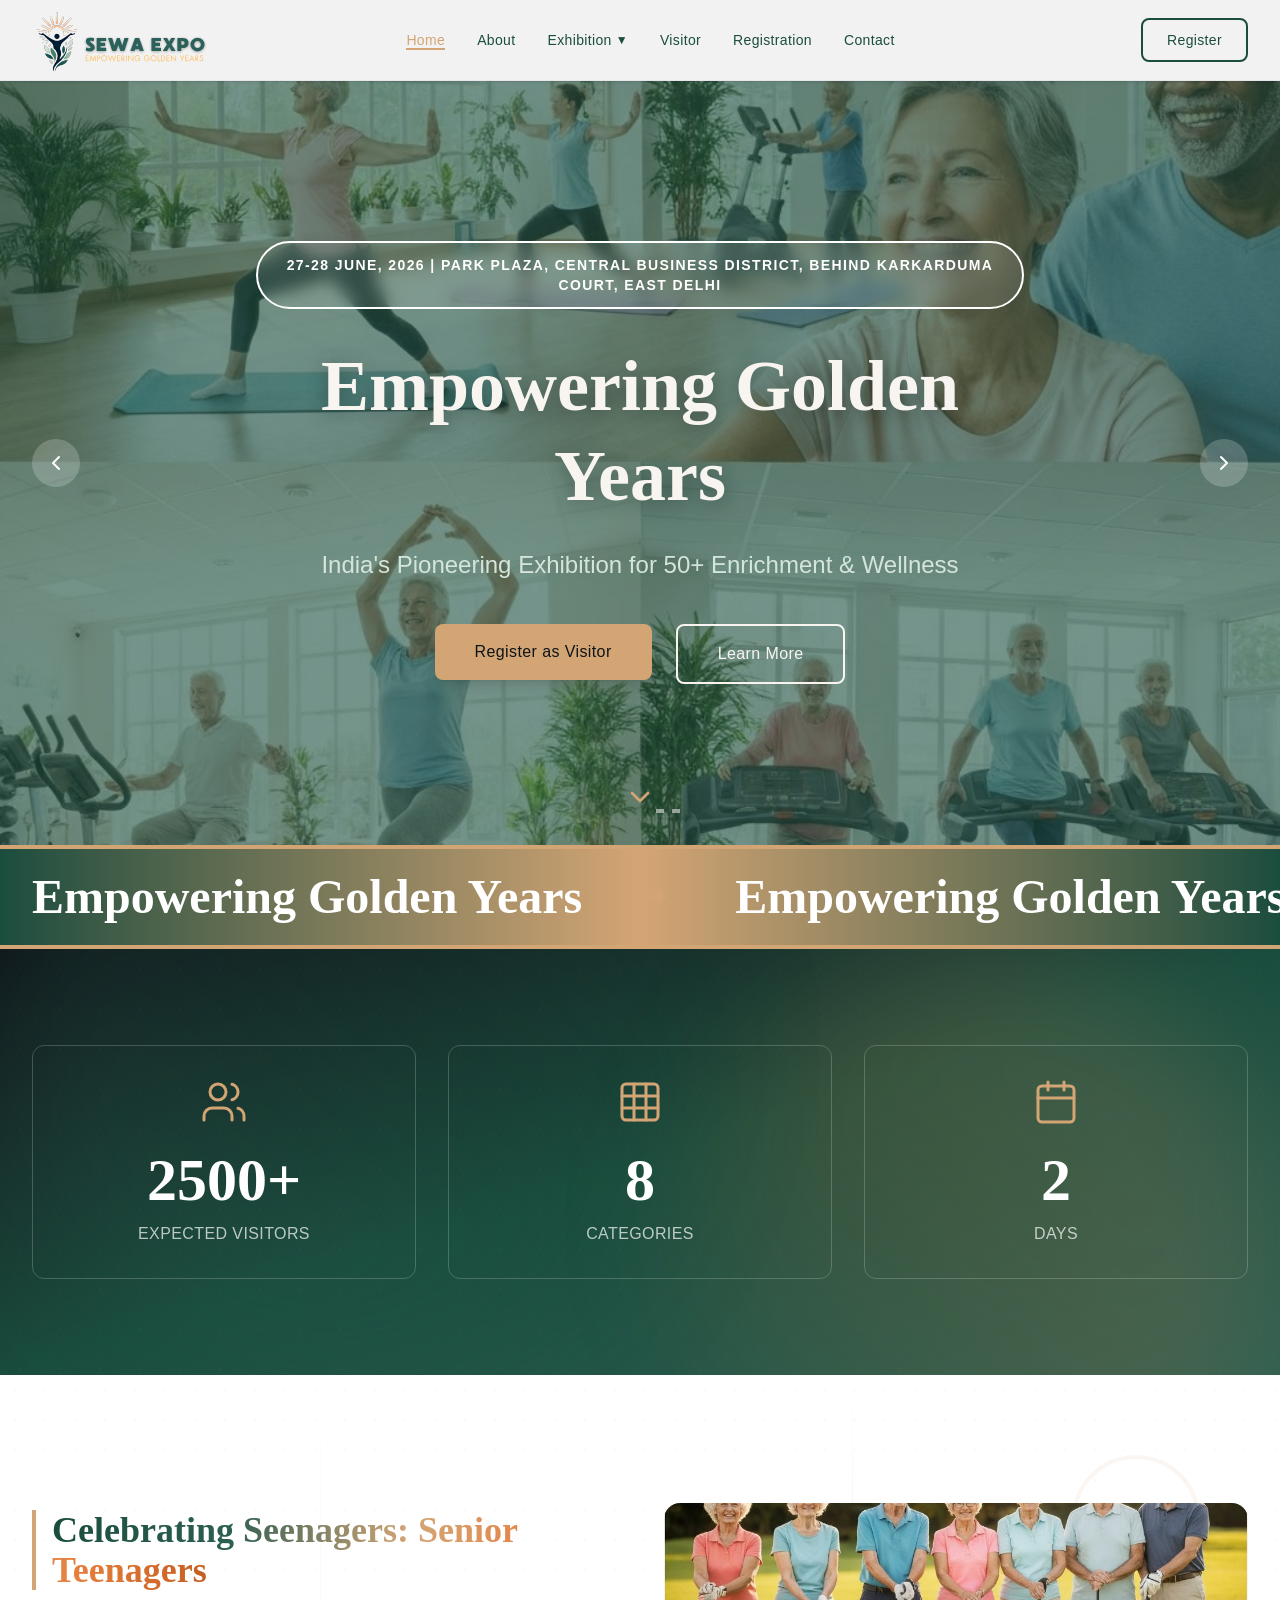
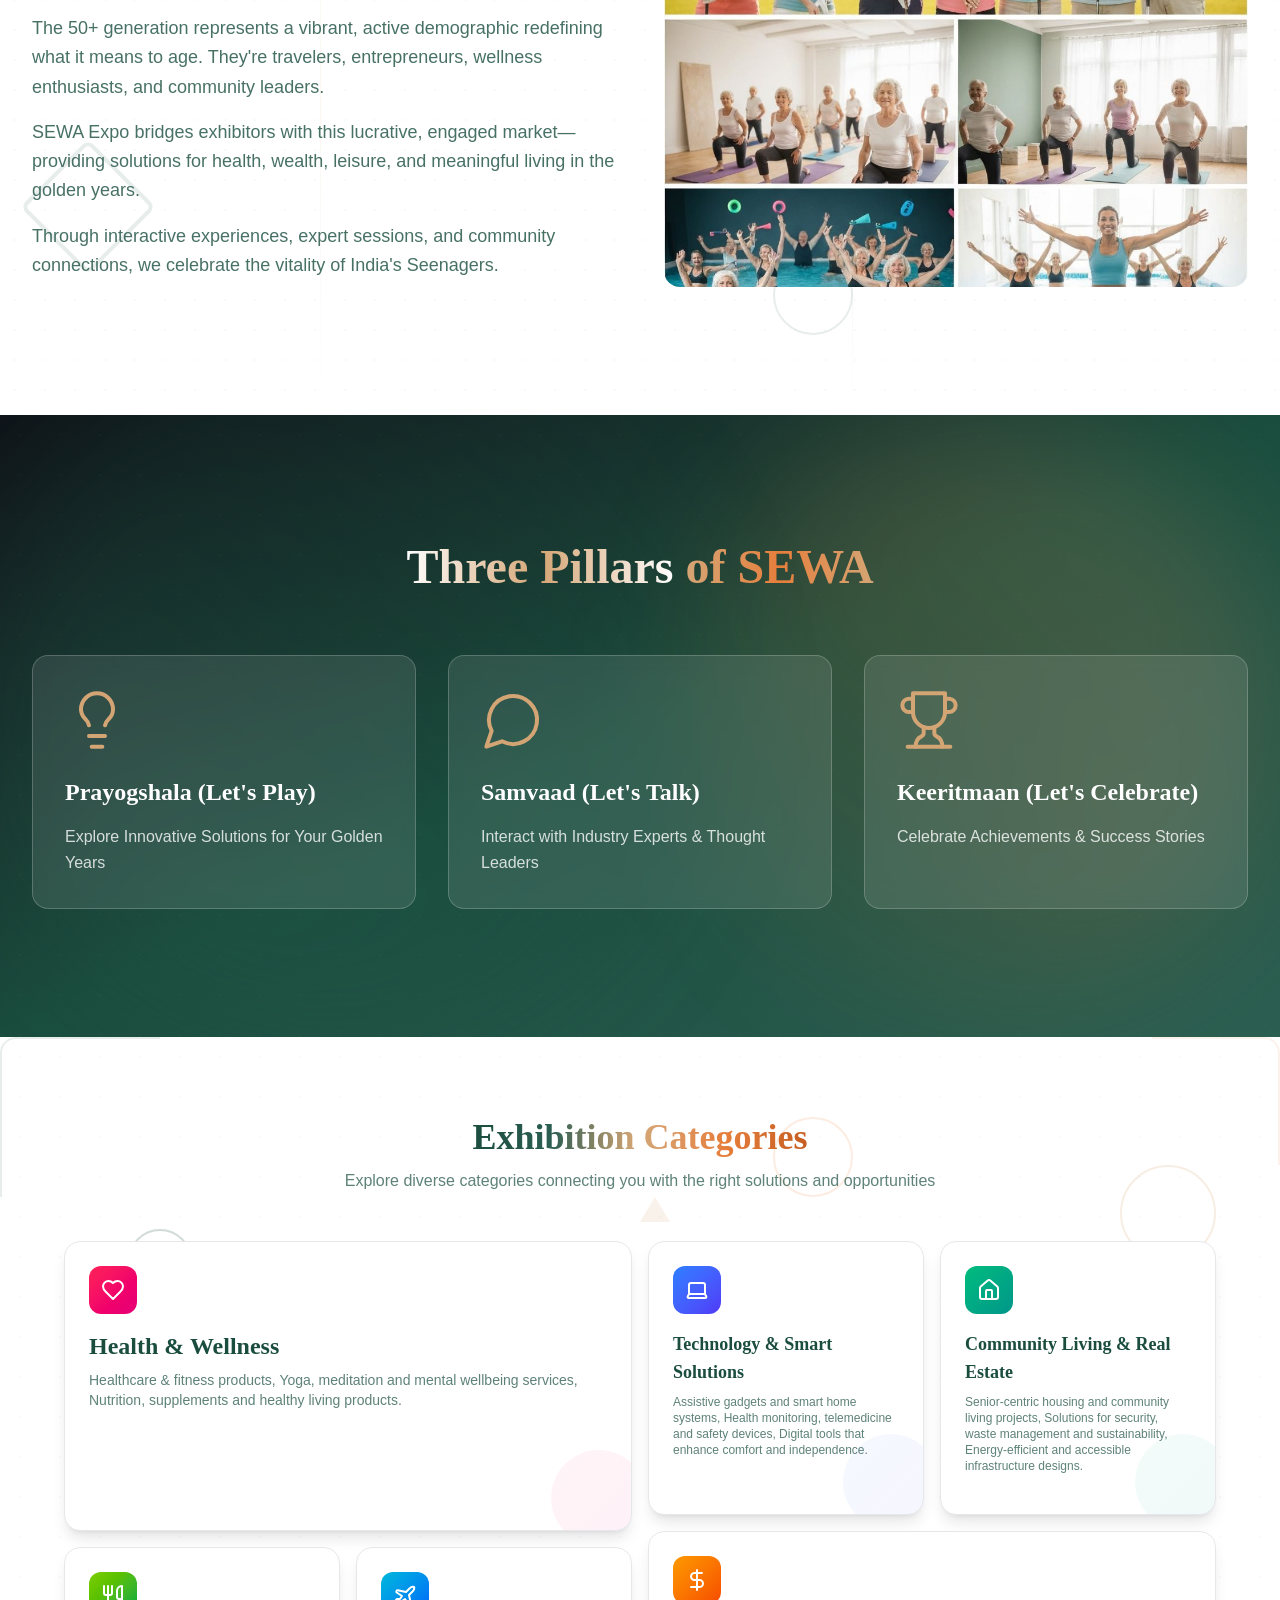
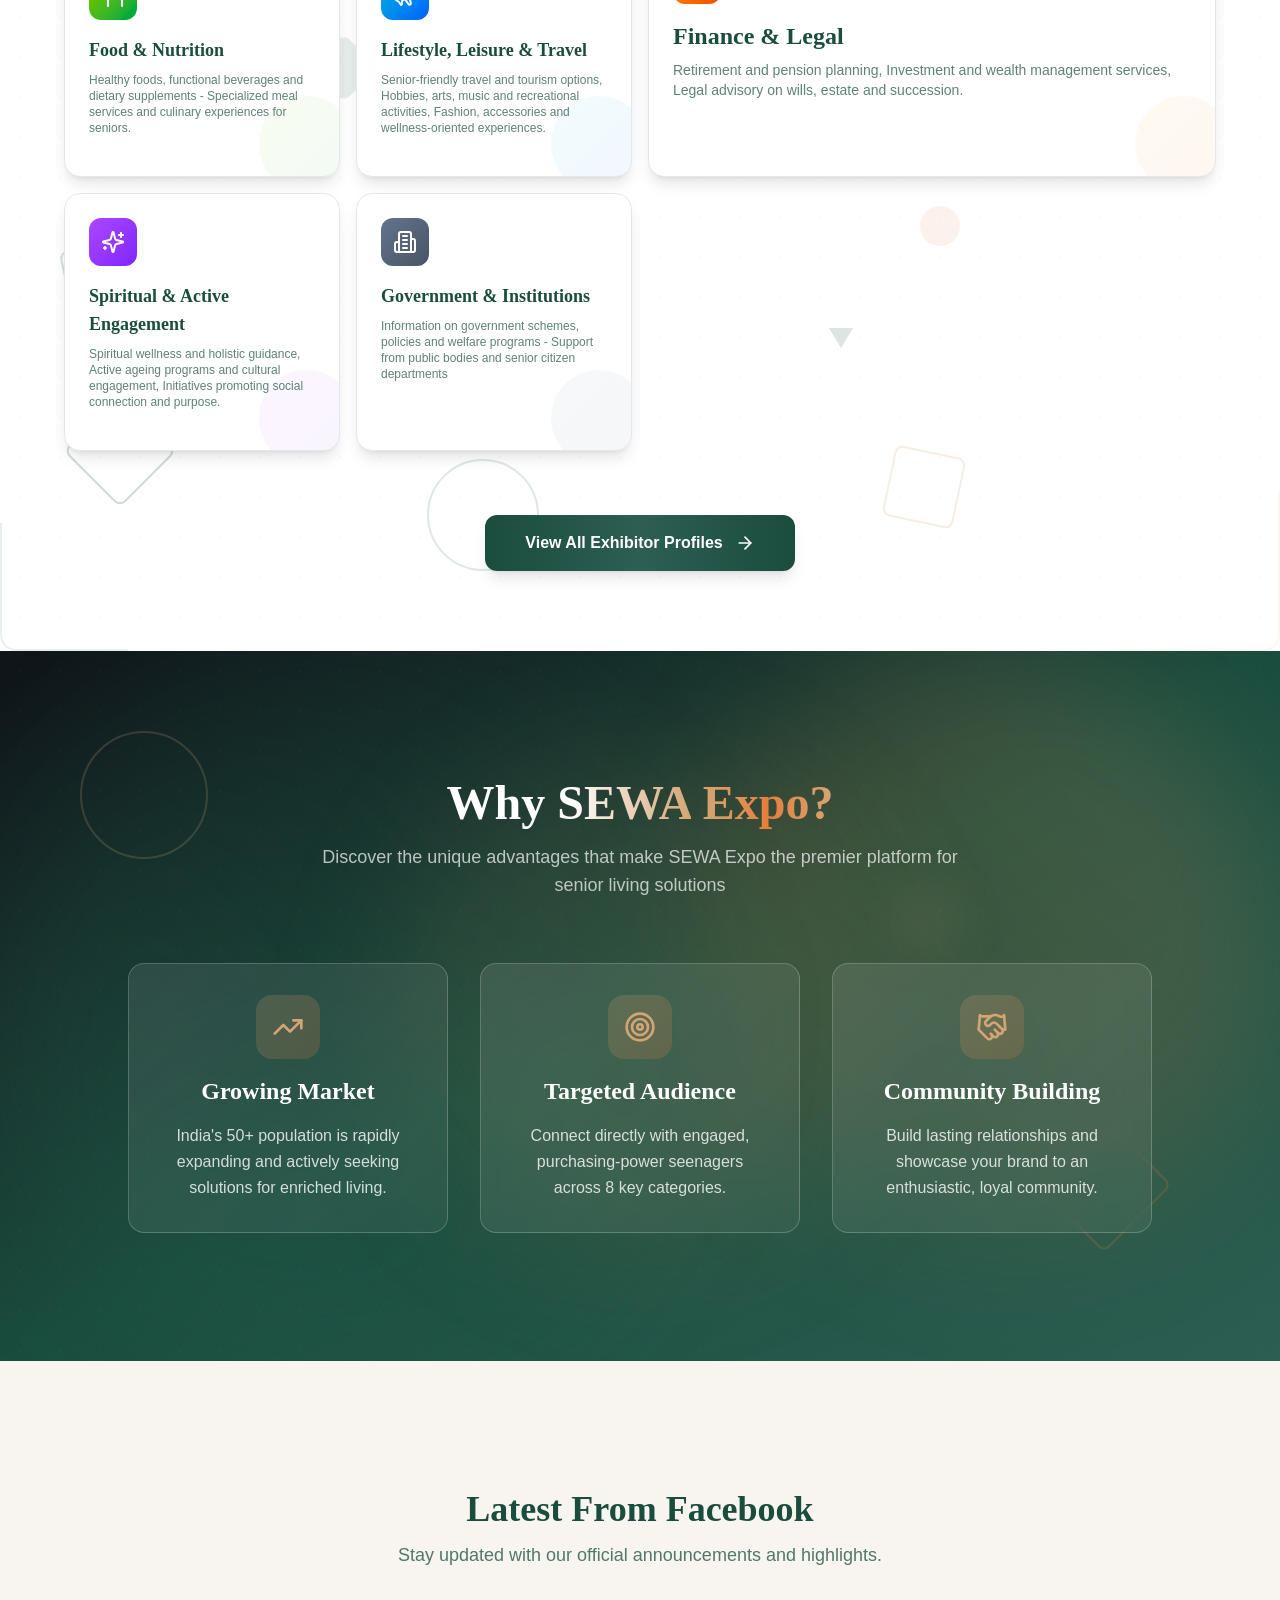
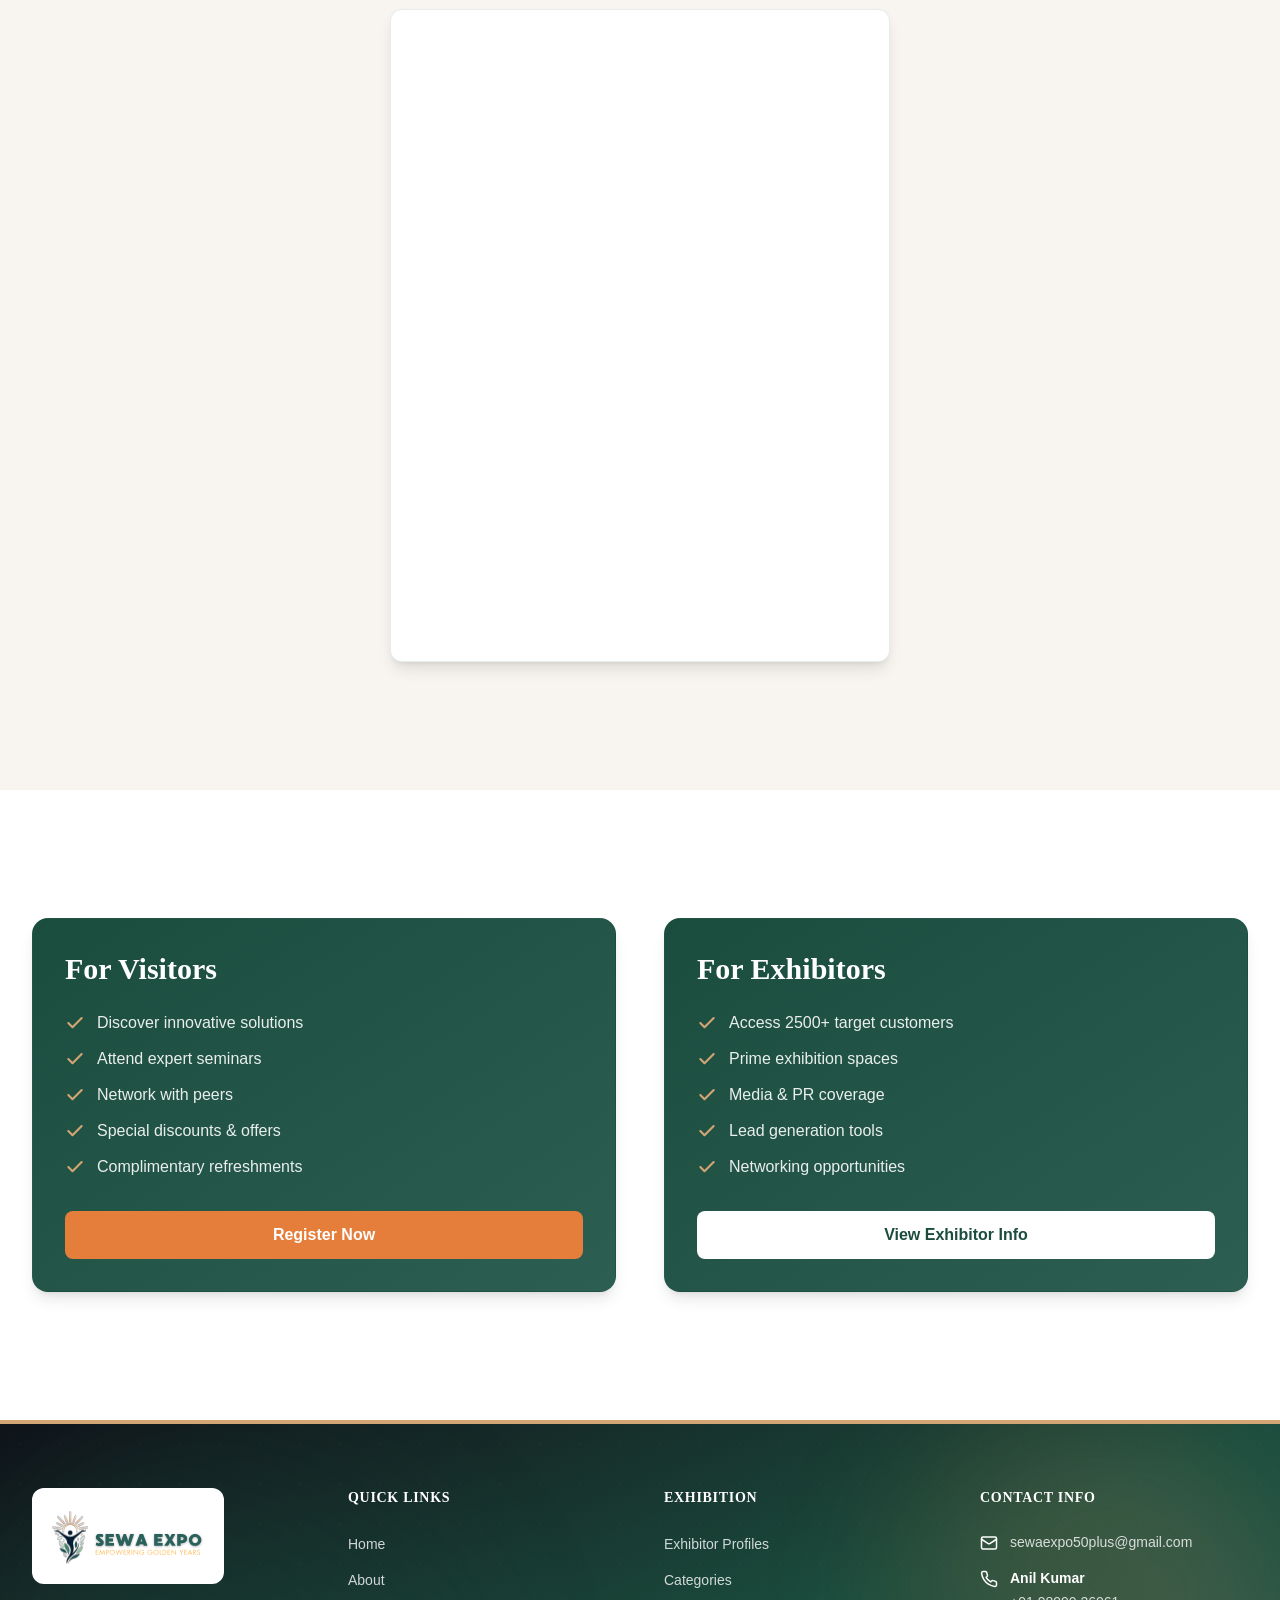
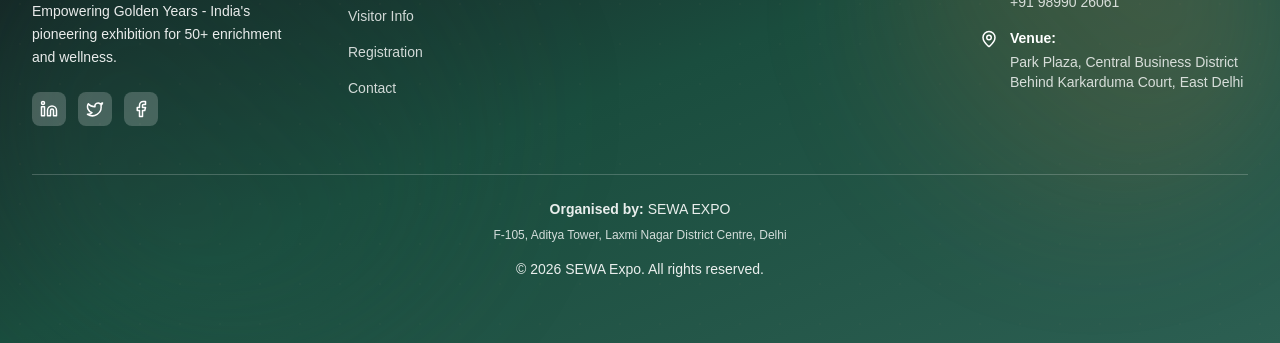
==== index.html @ d4284155 "Fix mobile hamburger menu and collapsible Exhibition dropdown" ====
<!DOCTYPE html>
<html lang="en">

<head>
    <meta charSet="utf-8" />
    <meta name="viewport" content="width=device-width, initial-scale=1" />
    <link rel="preload" as="image" href="sewa-logo.svg" />
    <link rel="preload" as="image" href="active-seniors-in-wellness-setting.jpg" />
    <link rel="preload" href="senior-adults-active-lifestyle.jpg" as="image" />
    <link rel="stylesheet" href="_next/static/chunks/6bd901fb0cea67fe.css" data-precedence="next" />
    <link rel="preload" as="script" fetchPriority="low" href="_next/static/chunks/1eadd8d9ec26edf9.js" />
    <script src="_next/static/chunks/a8a3b8d5bae83c3e.js" defer=""></script>
    <script src="_next/static/chunks/911a6bc735af97f3.js" async=""></script>
    <script src="_next/static/chunks/turbopack-348ac5a662b51256.js" async=""></script>
    <script src="_next/static/chunks/3f626e3531cd0d9e.js" async=""></script>
    <script src="_next/static/chunks/aa2a7793dfecc554.js" async=""></script>
    <script src="_next/static/chunks/16ad6046bfc0f010.js" async=""></script>
    <script src="_next/static/chunks/91b4f0f28f9e2af5.js" async=""></script>
    <title>SEWA Expo 2026 - 50+ Wellness Exhibition</title>
    <meta name="description"
        content="India&#x27;s Pioneering Exhibition for 50+ Enrichment &amp; Wellness. Empowering Golden Years." />
    <meta name="generator" content="Dhiren Soni | Web Developer" />
    <link rel="shortcut icon" href="sewa-logo.svg" />
    <link rel="icon" href="sewa-logo.svg" />
    <link rel="apple-touch-icon" href="sewa-logo.svg" />
    <script src="_next/static/chunks/a6dad97d9634a72d.js" noModule=""></script>
</head>

<body style="--font-sans:&#x27;Poppins&#x27;, Arial, sans-serif;--font-serif:&#x27;Merriweather&#x27;, Georgia, serif"
    class="antialiased bg-slate-950 text-slate-100">
    <div hidden=""><!--$--><!--/$--></div>
    <main>
        <header class="fixed top-0 left-0 right-0 z-50">
            <nav class="bg-white/95 backdrop-blur-md border-b border-gray-200 shadow-sm">
                <div class="max-w-7xl mx-auto px-4 md:px-8 py-4 flex items-center justify-between"><a
                        class="flex items-center group" href="index.html">
                        <div class="relative w-32 h-12 overflow-visible"><img alt="SEWA Expo Logo" decoding="async"
                                data-nimg="fill" class="object-contain object-left scale-150 origin-left"
                                style="position:absolute;height:100%;width:100%;left:0;top:0;right:0;bottom:0;color:transparent"
                                src="sewa-logo.svg" /></div>
                    </a>
                    <div class="hidden md:flex items-center gap-8"><a
                            class="text-sm font-sans tracking-wide transition-colors duration-300 relative group font-medium text-[#D4A574]"
                            href="index.html">Home<span
                                class="absolute bottom-0 left-0 h-0.5 bg-[#D4A574] transition-all duration-300 w-full"></span></a><a
                            class="text-sm font-sans tracking-wide transition-colors duration-300 relative group font-medium text-[#1A4D3E] hover:text-[#D4A574]"
                            href="about/index.html">About<span
                                class="absolute bottom-0 left-0 h-0.5 bg-[#D4A574] transition-all duration-300 w-0 group-hover:w-full"></span></a>
                        <div class="relative group"><button
                                class="text-sm font-sans tracking-wide transition-colors flex items-center gap-1 font-medium cursor-pointer text-[#1A4D3E] hover:text-[#D4A574]">Exhibition<span
                                    class="text-xs">▼</span></button>
                            <div
                                class="absolute left-0 mt-0 w-56 bg-white border border-gray-200 rounded-lg shadow-xl opacity-0 invisible group-hover:opacity-100 group-hover:visible transition-all duration-200 py-2">
                                <a class="block px-4 py-3 text-sm hover:bg-[#1A4D3E]/5 hover:text-[#D4A574] transition-colors text-[#1A4D3E]"
                                    href="exhibition/exhibitor-profile/index.html">Exhibitor Profile</a>
                            </div>
                        </div><a
                            class="text-sm font-sans tracking-wide transition-colors duration-300 relative group font-medium text-[#1A4D3E] hover:text-[#D4A574]"
                            href="visitor/index.html">Visitor<span
                                class="absolute bottom-0 left-0 h-0.5 bg-[#D4A574] transition-all duration-300 w-0 group-hover:w-full"></span></a><a
                            class="text-sm font-sans tracking-wide transition-colors duration-300 relative group font-medium text-[#1A4D3E] hover:text-[#D4A574]"
                            href="registration/index.html">Registration<span
                                class="absolute bottom-0 left-0 h-0.5 bg-[#D4A574] transition-all duration-300 w-0 group-hover:w-full"></span></a><a
                            class="text-sm font-sans tracking-wide transition-colors duration-300 relative group font-medium text-[#1A4D3E] hover:text-[#D4A574]"
                            href="contact/index.html">Contact<span
                                class="absolute bottom-0 left-0 h-0.5 bg-[#D4A574] transition-all duration-300 w-0 group-hover:w-full"></span></a>
                    </div>
                    <div class="hidden md:flex gap-3"><a href="registration/index.html"><button
                                class="border-2 border-[#1A4D3E] text-[#1A4D3E] px-6 py-2.5 rounded-lg text-sm font-sans font-medium tracking-wide hover:bg-[#1A4D3E] hover:text-white transition-colors duration-300 cursor-pointer">Register</button></a>
                    </div><button class="md:hidden text-[#1A4D3E]"><svg xmlns="http://www.w3.org/2000/svg" width="24"
                            height="24" viewBox="0 0 24 24" fill="none" stroke="currentColor" stroke-width="2"
                            stroke-linecap="round" stroke-linejoin="round" class="lucide lucide-menu w-6 h-6">
                            <line x1="4" x2="20" y1="12" y2="12"></line>
                            <line x1="4" x2="20" y1="6" y2="6"></line>
                            <line x1="4" x2="20" y1="18" y2="18"></line>
                        </svg></button>
                </div>
            </nav>
        </header>
        <div id="home-hero-carousel" class="relative w-full h-screen md:h-[85vh] overflow-hidden mt-20">
            <div class="absolute inset-0 transition-opacity duration-1000 opacity-100">
                <div class="absolute inset-0"><img alt="Empowering Golden Years" decoding="async" data-nimg="fill"
                        class="object-cover"
                        style="position:absolute;height:100%;width:100%;left:0;top:0;right:0;bottom:0;color:transparent"
                        src="active-seniors-in-wellness-setting.jpg" />
                    <div class="absolute inset-0 bg-[#1A4D3E]/60"></div>
                </div>
                <div class="absolute inset-0 flex flex-col items-center justify-center text-center px-4 md:px-8">
                    <div class="max-w-3xl text-center">
                        <div class="inline-block mb-8 transition-all duration-700 opacity-0 scale-95">
                            <div class="bg-white/10 border-2 border-white rounded-full px-6 py-3 backdrop-blur-sm">
                                <p class="text-white text-sm font-sans tracking-widest uppercase font-semibold">27-28
                                    June, 2026<!-- --> | <!-- -->Park Plaza, Central Business District, Behind
                                    Karkarduma Court, East Delhi</p>
                            </div>
                        </div>
                        <h1 class="text-5xl md:text-7xl font-serif font-semibold text-[#F8F5F1] mb-6 leading-tight transition-all duration-700 opacity-0 translate-y-8"
                            style="text-shadow:0 4px 20px rgba(0,0,0,0.3)">Empowering Golden Years</h1>
                        <p
                            class="text-lg md:text-2xl text-[#D4E5DC] max-w-2xl mx-auto mb-10 leading-relaxed transition-all duration-700 delay-100 opacity-0 translate-y-8">
                            India&#x27;s Pioneering Exhibition for 50+ Enrichment &amp; Wellness</p>
                        <div
                            class="flex flex-col md:flex-row gap-6 justify-center transition-all duration-700 delay-200 opacity-0 translate-y-8">
                            <a href="registration/index.html"><button
                                    class="bg-[#D4A574] text-[#0F1419] px-10 py-4 rounded-lg text-base font-sans font-medium tracking-wide hover:bg-[#E67E3B] transition-all duration-300 hover:shadow-2xl hover:-translate-y-1 shadow-lg cursor-pointer w-full md:w-auto">Register
                                    as Visitor</button></a><a href="about/index.html"><button
                                    class="border-2 border-[#F8F5F1] text-[#F8F5F1] px-10 py-4 rounded-lg text-base font-sans font-medium tracking-wide hover:bg-white/10 transition-colors duration-300 cursor-pointer w-full md:w-auto">Learn
                                    More</button></a>
                        </div>
                    </div>
                </div>
            </div>
            <div class="absolute inset-0 transition-opacity duration-1000 opacity-0">
                <div class="absolute inset-0"><img alt="Connect With 2500+ Active Seenagers" loading="lazy"
                        decoding="async" data-nimg="fill" class="object-cover"
                        style="position:absolute;height:100%;width:100%;left:0;top:0;right:0;bottom:0;color:transparent"
                        src="conference-exhibition-hall-with-people.jpg" />
                    <div class="absolute inset-0 bg-[#1A4D3E]/60"></div>
                </div>
                <div class="absolute inset-0 flex flex-col items-center justify-center text-center px-4 md:px-8">
                    <div class="max-w-3xl text-center">
                        <div class="inline-block mb-8 transition-all duration-700 opacity-0 scale-95">
                            <div class="bg-white/10 border-2 border-white rounded-full px-6 py-3 backdrop-blur-sm">
                                <p class="text-white text-sm font-sans tracking-widest uppercase font-semibold">27-28
                                    June, 2026<!-- --> | <!-- -->Park Plaza, Central Business District, Behind
                                    Karkarduma Court, East Delhi</p>
                            </div>
                        </div>
                        <h1 class="text-5xl md:text-7xl font-serif font-semibold text-[#F8F5F1] mb-6 leading-tight transition-all duration-700 opacity-0 translate-y-8"
                            style="text-shadow:0 4px 20px rgba(0,0,0,0.3)">Connect With 2500+ Active Seenagers</h1>
                        <p
                            class="text-lg md:text-2xl text-[#D4E5DC] max-w-2xl mx-auto mb-10 leading-relaxed transition-all duration-700 delay-100 opacity-0 translate-y-8">
                            Reach Your Target Market of Engaged 50+ Professionals</p>
                        <div
                            class="flex flex-col md:flex-row gap-6 justify-center transition-all duration-700 delay-200 opacity-0 translate-y-8">
                            <a href="#exhibition-categories"><button
                                    class="bg-[#D4A574] text-[#0F1419] px-10 py-4 rounded-lg text-base font-sans font-medium tracking-wide hover:bg-[#E67E3B] transition-all duration-300 hover:shadow-2xl hover:-translate-y-1 shadow-lg cursor-pointer w-full md:w-auto">Explore
                                    Categories</button></a><a href="about/index.html"><button
                                    class="border-2 border-[#F8F5F1] text-[#F8F5F1] px-10 py-4 rounded-lg text-base font-sans font-medium tracking-wide hover:bg-white/10 transition-colors duration-300 cursor-pointer w-full md:w-auto">Learn
                                    More</button></a>
                        </div>
                    </div>
                </div>
            </div>
            <div class="absolute inset-0 transition-opacity duration-1000 opacity-0">
                <div class="absolute inset-0"><img alt="Where Age Meets Vitality" loading="lazy" decoding="async"
                        data-nimg="fill" class="object-cover"
                        style="position:absolute;height:100%;width:100%;left:0;top:0;right:0;bottom:0;color:transparent"
                        src="seniors-doing-yoga-and-activities.jpg" />
                    <div class="absolute inset-0 bg-[#1A4D3E]/60"></div>
                </div>
                <div class="absolute inset-0 flex flex-col items-center justify-center text-center px-4 md:px-8">
                    <div class="max-w-3xl text-center">
                        <div class="inline-block mb-8 transition-all duration-700 opacity-0 scale-95">
                            <div class="bg-white/10 border-2 border-white rounded-full px-6 py-3 backdrop-blur-sm">
                                <p class="text-white text-sm font-sans tracking-widest uppercase font-semibold">27-28
                                    June, 2026<!-- --> | <!-- -->Park Plaza, Central Business District, Behind
                                    Karkarduma Court, East Delhi</p>
                            </div>
                        </div>
                        <h1 class="text-5xl md:text-7xl font-serif font-semibold text-[#F8F5F1] mb-6 leading-tight transition-all duration-700 opacity-0 translate-y-8"
                            style="text-shadow:0 4px 20px rgba(0,0,0,0.3)">Where Age Meets Vitality</h1>
                        <p
                            class="text-lg md:text-2xl text-[#D4E5DC] max-w-2xl mx-auto mb-10 leading-relaxed transition-all duration-700 delay-100 opacity-0 translate-y-8">
                            Experience Innovation, Wellness &amp; Community</p>
                        <div
                            class="flex flex-col md:flex-row gap-6 justify-center transition-all duration-700 delay-200 opacity-0 translate-y-8">
                            <a href="registration/index.html"><button
                                    class="bg-[#D4A574] text-[#0F1419] px-10 py-4 rounded-lg text-base font-sans font-medium tracking-wide hover:bg-[#E67E3B] transition-all duration-300 hover:shadow-2xl hover:-translate-y-1 shadow-lg cursor-pointer w-full md:w-auto">View
                                    Schedule</button></a><a href="about/index.html"><button
                                    class="border-2 border-[#F8F5F1] text-[#F8F5F1] px-10 py-4 rounded-lg text-base font-sans font-medium tracking-wide hover:bg-white/10 transition-colors duration-300 cursor-pointer w-full md:w-auto">Learn
                                    More</button></a>
                        </div>
                    </div>
                </div>
            </div><button
                class="absolute left-4 md:left-8 top-1/2 -translate-y-1/2 z-10 bg-white/20 hover:bg-white/40 text-white p-3 rounded-full transition"><svg
                    xmlns="http://www.w3.org/2000/svg" width="24" height="24" viewBox="0 0 24 24" fill="none"
                    stroke="currentColor" stroke-width="2" stroke-linecap="round" stroke-linejoin="round"
                    class="lucide lucide-chevron-left">
                    <path d="m15 18-6-6 6-6"></path>
                </svg></button><button
                class="absolute right-4 md:right-8 top-1/2 -translate-y-1/2 z-10 bg-white/20 hover:bg-white/40 text-white p-3 rounded-full transition"><svg
                    xmlns="http://www.w3.org/2000/svg" width="24" height="24" viewBox="0 0 24 24" fill="none"
                    stroke="currentColor" stroke-width="2" stroke-linecap="round" stroke-linejoin="round"
                    class="lucide lucide-chevron-right">
                    <path d="m9 18 6-6-6-6"></path>
                </svg></button>
            <div class="absolute bottom-8 left-1/2 -translate-x-1/2 flex gap-2 z-10"><button
                    class="h-1 transition-all bg-orange w-12"></button><button
                    class="h-1 transition-all bg-white/50 w-2"></button><button
                    class="h-1 transition-all bg-white/50 w-2"></button></div>
            <div class="absolute bottom-8 left-1/2 -translate-x-1/2 transition-opacity duration-1000 opacity-0">
                <div class="animate-bounce-down"><svg xmlns="http://www.w3.org/2000/svg" width="32" height="32"
                        viewBox="0 0 24 24" fill="none" stroke="currentColor" stroke-width="2" stroke-linecap="round"
                        stroke-linejoin="round" class="lucide lucide-chevron-down text-[#D4A574]">
                        <path d="m6 9 6 6 6-6"></path>
                    </svg></div>
            </div>
        </div>
        <div id="home-marquee"
            class="bg-gradient-to-r from-[#1A4D3E] via-[#D4A574] to-[#1A4D3E] py-6 overflow-hidden border-y-4 border-[#D4A574]">
            <div class="flex whitespace-nowrap animate-marquee">
                <div class="flex items-center"><span
                        class="text-2xl md:text-4xl lg:text-5xl font-serif font-bold text-white mx-4 md:mx-8">Empowering
                        Golden Years</span><span class="text-xl md:text-3xl text-[#D4A574] mx-4 md:mx-8">✦</span><span
                        class="text-2xl md:text-4xl lg:text-5xl font-serif font-bold text-white mx-4 md:mx-8">Empowering
                        Golden Years</span><span class="text-xl md:text-3xl text-[#D4A574] mx-4 md:mx-8">✦</span></div>
                <div class="flex items-center"><span
                        class="text-2xl md:text-4xl lg:text-5xl font-serif font-bold text-white mx-4 md:mx-8">Empowering
                        Golden Years</span><span class="text-xl md:text-3xl text-[#D4A574] mx-4 md:mx-8">✦</span><span
                        class="text-2xl md:text-4xl lg:text-5xl font-serif font-bold text-white mx-4 md:mx-8">Empowering
                        Golden Years</span><span class="text-xl md:text-3xl text-[#D4A574] mx-4 md:mx-8">✦</span></div>
                <div class="flex items-center"><span
                        class="text-2xl md:text-4xl lg:text-5xl font-serif font-bold text-white mx-4 md:mx-8">Empowering
                        Golden Years</span><span class="text-xl md:text-3xl text-[#D4A574] mx-4 md:mx-8">✦</span><span
                        class="text-2xl md:text-4xl lg:text-5xl font-serif font-bold text-white mx-4 md:mx-8">Empowering
                        Golden Years</span><span class="text-xl md:text-3xl text-[#D4A574] mx-4 md:mx-8">✦</span></div>
            </div>
        </div>
        <div id="home-stats"
            class="bg-gradient-to-br from-[#0F1419] via-[#1A4D3E] to-[#2C5F52] py-24 px-4 md:px-8 relative overflow-hidden">
            <div
                class="absolute top-0 right-0 w-[600px] h-[600px] bg-gradient-to-bl from-[#D4A574]/20 via-[#E67E3B]/15 to-transparent rounded-full blur-3xl animate-pulse">
            </div>
            <div class="absolute bottom-0 left-0 w-[700px] h-[700px] bg-gradient-to-tr from-[#2C5F52]/30 via-[#1A4D3E]/20 to-transparent rounded-full blur-3xl animate-pulse"
                style="animation-delay:1.5s"></div>
            <div class="absolute inset-0 opacity-[0.03]">
                <div class="absolute inset-0"
                    style="background-image:radial-gradient(circle, #D4A574 1.5px, transparent 1.5px);background-size:40px 40px">
                </div>
            </div>
            <div class="max-w-7xl mx-auto relative z-10">
                <div class="grid grid-cols-1 md:grid-cols-3 gap-6 md:gap-8">
                    <div class="group text-center" style="animation:none;opacity:0">
                        <div
                            class="p-8 rounded-xl border border-white/20 transition-all duration-300 group-hover:border-white/40 group-hover:bg-white/10 group-hover:-translate-y-1">
                            <svg xmlns="http://www.w3.org/2000/svg" width="24" height="24" viewBox="0 0 24 24"
                                fill="none" stroke="currentColor" stroke-width="1.5" stroke-linecap="round"
                                stroke-linejoin="round"
                                class="lucide lucide-users w-12 h-12 text-[#D4A574] mx-auto mb-6 transition-transform group-hover:scale-110">
                                <path d="M16 21v-2a4 4 0 0 0-4-4H6a4 4 0 0 0-4 4v2"></path>
                                <circle cx="9" cy="7" r="4"></circle>
                                <path d="M22 21v-2a4 4 0 0 0-3-3.87"></path>
                                <path d="M16 3.13a4 4 0 0 1 0 7.75"></path>
                            </svg>
                            <div class="text-3xl md:text-5xl lg:text-6xl font-bold text-white mb-3 font-serif">
                                0<!-- -->+</div>
                            <p class="text-white/70 text-sm md:text-base font-sans tracking-wide uppercase">Expected
                                Visitors</p>
                        </div>
                    </div>
                    <div class="group text-center" style="animation:none;opacity:0">
                        <div
                            class="p-8 rounded-xl border border-white/20 transition-all duration-300 group-hover:border-white/40 group-hover:bg-white/10 group-hover:-translate-y-1">
                            <svg xmlns="http://www.w3.org/2000/svg" width="24" height="24" viewBox="0 0 24 24"
                                fill="none" stroke="currentColor" stroke-width="1.5" stroke-linecap="round"
                                stroke-linejoin="round"
                                class="lucide lucide-grid3x3 w-12 h-12 text-[#D4A574] mx-auto mb-6 transition-transform group-hover:scale-110">
                                <rect width="18" height="18" x="3" y="3" rx="2"></rect>
                                <path d="M3 9h18"></path>
                                <path d="M3 15h18"></path>
                                <path d="M9 3v18"></path>
                                <path d="M15 3v18"></path>
                            </svg>
                            <div class="text-3xl md:text-5xl lg:text-6xl font-bold text-white mb-3 font-serif">0</div>
                            <p class="text-white/70 text-sm md:text-base font-sans tracking-wide uppercase">Categories
                            </p>
                        </div>
                    </div>
                    <div class="group text-center" style="animation:none;opacity:0">
                        <div
                            class="p-8 rounded-xl border border-white/20 transition-all duration-300 group-hover:border-white/40 group-hover:bg-white/10 group-hover:-translate-y-1">
                            <svg xmlns="http://www.w3.org/2000/svg" width="24" height="24" viewBox="0 0 24 24"
                                fill="none" stroke="currentColor" stroke-width="1.5" stroke-linecap="round"
                                stroke-linejoin="round"
                                class="lucide lucide-calendar w-12 h-12 text-[#D4A574] mx-auto mb-6 transition-transform group-hover:scale-110">
                                <path d="M8 2v4"></path>
                                <path d="M16 2v4"></path>
                                <rect width="18" height="18" x="3" y="4" rx="2"></rect>
                                <path d="M3 10h18"></path>
                            </svg>
                            <div class="text-3xl md:text-5xl lg:text-6xl font-bold text-white mb-3 font-serif">0</div>
                            <p class="text-white/70 text-sm md:text-base font-sans tracking-wide uppercase">Days</p>
                        </div>
                    </div>
                </div>
            </div>
        </div>
        <div class="section-padding bg-white relative overflow-hidden">
            <div class="absolute inset-0 opacity-[0.03]">
                <div class="absolute inset-0"
                    style="background-image:radial-gradient(circle, #1A4D3E 1px, transparent 1px);background-size:30px 30px">
                </div>
            </div>
            <div class="absolute top-20 right-20 w-32 h-32 border-4 border-[#D4A574]/10 rounded-full"></div>
            <div class="absolute bottom-40 left-10 w-24 h-24 border-4 border-[#1A4D3E]/10 rounded-lg rotate-45"></div>
            <div class="absolute top-1/2 right-1/4 w-16 h-16 bg-[#D4A574]/5 rounded-full"></div>
            <div class="absolute bottom-20 right-1/3 w-20 h-20 border-2 border-[#1A4D3E]/10 rounded-full"></div>
            <div
                class="hidden md:block absolute top-0 left-1/4 w-px h-full bg-gradient-to-b from-transparent via-[#D4A574]/10 to-transparent">
            </div>
            <div
                class="hidden md:block absolute top-0 right-1/3 w-px h-full bg-gradient-to-b from-transparent via-[#1A4D3E]/10 to-transparent">
            </div>
            <div class="container-max relative z-10">
                <div class="grid md:grid-cols-2 gap-12 items-center">
                    <div class="animate-slide-in-left">
                        <h2 class="text-3xl md:text-4xl font-bold mb-6 md:border-l-4 md:border-[#D4A574] md:pl-4"><span
                                class="bg-gradient-to-r from-[#1A4D3E] via-[#2C5F52] to-[#D4A574] bg-clip-text text-transparent">Celebrating
                                Seenagers:</span> <span
                                class="bg-gradient-to-r from-[#D4A574] via-[#E67E3B] to-[#C65D21] bg-clip-text text-transparent">Senior
                                Teenagers</span></h2>
                        <div class="space-y-4 text-[#1A4D3E]/80">
                            <p class="text-lg leading-relaxed">The 50+ generation represents a vibrant, active
                                demographic redefining what it means to age. They&#x27;re travelers, entrepreneurs,
                                wellness enthusiasts, and community leaders.</p>
                            <p class="text-lg leading-relaxed">SEWA Expo bridges exhibitors with this lucrative, engaged
                                market—providing solutions for health, wealth, leisure, and meaningful living in the
                                golden years.</p>
                            <p class="text-lg leading-relaxed">Through interactive experiences, expert sessions, and
                                community connections, we celebrate the vitality of India&#x27;s Seenagers.</p>
                        </div>
                    </div>
                    <div class="h-96 bg-gradient-to-br from-orange/20 to-peach/30 rounded-2xl overflow-hidden"><img
                            src="senior-adults-active-lifestyle.jpg" alt="Active seniors"
                            class="w-full h-full object-cover" /></div>
                </div>
            </div>
        </div>
        <div
            class="section-padding bg-gradient-to-br from-[#0F1419] via-[#1A4D3E] to-[#2C5F52] relative overflow-hidden">
            <div
                class="absolute top-0 right-0 w-[600px] h-[600px] bg-gradient-to-bl from-[#D4A574]/20 via-[#E67E3B]/15 to-transparent rounded-full blur-3xl animate-pulse pointer-events-none">
            </div>
            <div class="absolute bottom-0 left-0 w-[700px] h-[700px] bg-gradient-to-tr from-[#2C5F52]/30 via-[#1A4D3E]/20 to-transparent rounded-full blur-3xl animate-pulse pointer-events-none"
                style="animation-delay:1.5s"></div>
            <div class="absolute inset-0 opacity-[0.03] pointer-events-none">
                <div class="absolute inset-0"
                    style="background-image:radial-gradient(circle, #D4A574 1.5px, transparent 1.5px);background-size:40px 40px">
                </div>
            </div>
            <div class="container-max relative z-10">
                <h2 class="text-4xl md:text-5xl font-bold text-center mb-16"><span
                        class="bg-gradient-to-r from-white via-[#D4A574] to-white bg-clip-text text-transparent">Three
                        Pillars</span> <span
                        class="bg-gradient-to-r from-[#D4A574] via-[#E67E3B] to-[#D4A574] bg-clip-text text-transparent">of
                        SEWA</span></h2>
                <div class="grid md:grid-cols-3 gap-8">
                    <div
                        class="bg-white/10 backdrop-blur-sm rounded-2xl p-8 border border-white/20 hover:bg-white/20 hover:border-white/40 transition-all duration-300 group cursor-pointer">
                        <div class="mb-6 group-hover:scale-110 transition"><svg xmlns="http://www.w3.org/2000/svg"
                                width="24" height="24" viewBox="0 0 24 24" fill="none" stroke="currentColor"
                                stroke-width="1.5" stroke-linecap="round" stroke-linejoin="round"
                                class="lucide lucide-lightbulb w-16 h-16 text-[#D4A574]">
                                <path
                                    d="M15 14c.2-1 .7-1.7 1.5-2.5 1-.9 1.5-2.2 1.5-3.5A6 6 0 0 0 6 8c0 1 .2 2.2 1.5 3.5.7.7 1.3 1.5 1.5 2.5">
                                </path>
                                <path d="M9 18h6"></path>
                                <path d="M10 22h4"></path>
                            </svg></div>
                        <h3 class="text-2xl font-bold text-white mb-4">Prayogshala (Let&#x27;s Play)</h3>
                        <p class="text-white/80 leading-relaxed">Explore Innovative Solutions for Your Golden Years</p>
                    </div>
                    <div
                        class="bg-white/10 backdrop-blur-sm rounded-2xl p-8 border border-white/20 hover:bg-white/20 hover:border-white/40 transition-all duration-300 group cursor-pointer">
                        <div class="mb-6 group-hover:scale-110 transition"><svg xmlns="http://www.w3.org/2000/svg"
                                width="24" height="24" viewBox="0 0 24 24" fill="none" stroke="currentColor"
                                stroke-width="1.5" stroke-linecap="round" stroke-linejoin="round"
                                class="lucide lucide-message-circle w-16 h-16 text-[#D4A574]">
                                <path d="M7.9 20A9 9 0 1 0 4 16.1L2 22Z"></path>
                            </svg></div>
                        <h3 class="text-2xl font-bold text-white mb-4">Samvaad (Let&#x27;s Talk)</h3>
                        <p class="text-white/80 leading-relaxed">Interact with Industry Experts &amp; Thought Leaders
                        </p>
                    </div>
                    <div
                        class="bg-white/10 backdrop-blur-sm rounded-2xl p-8 border border-white/20 hover:bg-white/20 hover:border-white/40 transition-all duration-300 group cursor-pointer">
                        <div class="mb-6 group-hover:scale-110 transition"><svg xmlns="http://www.w3.org/2000/svg"
                                width="24" height="24" viewBox="0 0 24 24" fill="none" stroke="currentColor"
                                stroke-width="1.5" stroke-linecap="round" stroke-linejoin="round"
                                class="lucide lucide-trophy w-16 h-16 text-[#D4A574]">
                                <path d="M6 9H4.5a2.5 2.5 0 0 1 0-5H6"></path>
                                <path d="M18 9h1.5a2.5 2.5 0 0 0 0-5H18"></path>
                                <path d="M4 22h16"></path>
                                <path d="M10 14.66V17c0 .55-.47.98-.97 1.21C7.85 18.75 7 20.24 7 22"></path>
                                <path d="M14 14.66V17c0 .55.47.98.97 1.21C16.15 18.75 17 20.24 17 22"></path>
                                <path d="M18 2H6v7a6 6 0 0 0 12 0V2Z"></path>
                            </svg></div>
                        <h3 class="text-2xl font-bold text-white mb-4">Keeritmaan (Let&#x27;s Celebrate)</h3>
                        <p class="text-white/80 leading-relaxed">Celebrate Achievements &amp; Success Stories</p>
                    </div>
                </div>
            </div>
        </div>
        <div id="exhibition-categories" class="py-16 md:py-20 px-4 md:px-8 bg-white relative overflow-hidden">
            <div class="absolute inset-0 opacity-[0.03]">
                <div class="absolute inset-0"
                    style="background-image:radial-gradient(circle, #1A4D3E 1.5px, transparent 1.5px);background-size:40px 40px">
                </div>
            </div>
            <div class="absolute top-32 right-16 w-24 h-24 border-2 border-[#D4A574]/20 rounded-full"></div>
            <div class="absolute top-48 left-32 w-16 h-16 border-2 border-[#1A4D3E]/20 rounded-full"></div>
            <div class="absolute top-20 right-1/3 w-20 h-20 border-2 border-[#E67E3B]/15 rounded-full"></div>
            <div class="absolute bottom-20 left-1/3 w-28 h-28 border-2 border-[#2C5F52]/15 rounded-full"></div>
            <div class="absolute bottom-40 left-20 w-20 h-20 border-2 border-[#1A4D3E]/20 rounded-lg rotate-45"></div>
            <div class="absolute bottom-32 right-1/4 w-18 h-18 border-2 border-[#D4A574]/20 rounded-lg rotate-12"></div>
            <div class="absolute top-1/2 right-20 w-16 h-16 border-2 border-[#E67E3B]/15 rounded-lg rotate-[30deg]">
            </div>
            <div class="absolute top-2/3 left-16 w-14 h-14 border-2 border-[#2C5F52]/20 rounded-lg -rotate-12"></div>
            <div class="absolute top-1/3 right-1/3 w-14 h-14 bg-[#D4A574]/10 rounded-full"></div>
            <div class="absolute top-1/2 left-1/4 w-12 h-12 bg-[#1A4D3E]/10 rounded-lg rotate-45"></div>
            <div class="absolute bottom-1/3 right-1/4 w-10 h-10 bg-[#E67E3B]/10 rounded-full"></div>
            <div class="absolute top-1/4 left-1/3 w-16 h-16 bg-[#2C5F52]/8 rounded-lg rotate-[25deg]"></div>
            <div
                class="absolute top-40 left-1/2 w-0 h-0 border-l-[15px] border-l-transparent border-r-[15px] border-r-transparent border-b-[25px] border-b-[#D4A574]/15">
            </div>
            <div
                class="absolute bottom-1/4 right-1/3 w-0 h-0 border-l-[12px] border-l-transparent border-r-[12px] border-r-transparent border-b-[20px] border-b-[#1A4D3E]/15 rotate-180">
            </div>
            <div class="absolute top-0 left-0 w-40 h-40 border-l-2 border-t-2 border-[#1A4D3E]/10 rounded-tl-2xl"></div>
            <div class="absolute bottom-0 right-0 w-40 h-40 border-r-2 border-b-2 border-[#D4A574]/10 rounded-br-2xl">
            </div>
            <div class="absolute top-0 right-0 w-32 h-32 border-r-2 border-t-2 border-[#E67E3B]/10 rounded-tr-2xl">
            </div>
            <div class="absolute bottom-0 left-0 w-32 h-32 border-l-2 border-b-2 border-[#2C5F52]/10 rounded-bl-2xl">
            </div>
            <div class="container-max relative z-10">
                <div class="text-center mb-12">
                    <h2 class="text-3xl md:text-4xl font-bold mb-3"><span
                            class="bg-gradient-to-r from-[#1A4D3E] via-[#2C5F52] to-[#D4A574] bg-clip-text text-transparent">Exhibition</span>
                        <span
                            class="bg-gradient-to-r from-[#D4A574] via-[#E67E3B] to-[#C65D21] bg-clip-text text-transparent">Categories</span>
                    </h2>
                    <p class="text-[#1A4D3E]/70 text-base max-w-2xl mx-auto">Explore diverse categories connecting you
                        with the right solutions and opportunities</p>
                </div>
                <div class="grid grid-cols-1 md:grid-cols-4 gap-4 max-w-6xl mx-auto">
                    <div class="group relative md:col-span-2 md:row-span-2 cursor-pointer"
                        style="animation:fadeInUp 0.6s ease-out 0ms forwards;opacity:0">
                        <div
                            class="h-full bg-white rounded-2xl p-6 border border-gray-200 shadow-lg hover:shadow-2xl transition-all duration-500 overflow-hidden relative group-hover:-translate-y-2 group-hover:scale-[1.02]">
                            <div
                                class="absolute inset-0 bg-gradient-to-br from-rose-500 to-pink-600 opacity-0 group-hover:opacity-15 transition-opacity duration-500">
                            </div>
                            <div
                                class="absolute inset-0 opacity-0 group-hover:opacity-100 transition-opacity duration-700">
                                <div
                                    class="absolute inset-0 bg-gradient-to-r from-transparent via-white/20 to-transparent -translate-x-full group-hover:translate-x-full transition-transform duration-1000">
                                </div>
                            </div>
                            <div class="relative z-10 h-full flex flex-col">
                                <div
                                    class="bg-gradient-to-br from-rose-500 to-pink-600 w-12 h-12 rounded-xl flex items-center justify-center mb-4 group-hover:scale-110 group-hover:rotate-6 transition-all duration-500">
                                    <svg xmlns="http://www.w3.org/2000/svg" width="24" height="24" viewBox="0 0 24 24"
                                        fill="none" stroke="currentColor" stroke-width="2" stroke-linecap="round"
                                        stroke-linejoin="round" class="lucide lucide-heart w-6 h-6 text-white">
                                        <path
                                            d="M19 14c1.49-1.46 3-3.21 3-5.5A5.5 5.5 0 0 0 16.5 3c-1.76 0-3 .5-4.5 2-1.5-1.5-2.74-2-4.5-2A5.5 5.5 0 0 0 2 8.5c0 2.3 1.5 4.05 3 5.5l7 7Z">
                                        </path>
                                    </svg>
                                </div>
                                <h3
                                    class="text-xl md:text-2xl font-bold text-[#1A4D3E] mb-2 group-hover:bg-gradient-to-r from-rose-500 to-pink-600 group-hover:bg-clip-text group-hover:text-transparent transition-all duration-300">
                                    Health &amp; Wellness</h3>
                                <p class="text-[#1A4D3E]/70 text-sm mb-4 flex-grow">Healthcare &amp; fitness products,
                                    Yoga, meditation and mental wellbeing services, Nutrition, supplements and healthy
                                    living products.</p>
                            </div>
                            <div
                                class="absolute -bottom-4 -right-4 w-24 h-24 bg-gradient-to-br from-rose-500 to-pink-600 opacity-5 rounded-full group-hover:scale-150 transition-transform duration-500">
                            </div>
                        </div>
                    </div>
                    <div class="group relative md:col-span-1 cursor-pointer"
                        style="animation:fadeInUp 0.6s ease-out 100ms forwards;opacity:0">
                        <div
                            class="h-full bg-white rounded-2xl p-6 border border-gray-200 shadow-lg hover:shadow-2xl transition-all duration-500 overflow-hidden relative group-hover:-translate-y-2 group-hover:scale-[1.02]">
                            <div
                                class="absolute inset-0 bg-gradient-to-br from-blue-500 to-indigo-600 opacity-0 group-hover:opacity-15 transition-opacity duration-500">
                            </div>
                            <div
                                class="absolute inset-0 opacity-0 group-hover:opacity-100 transition-opacity duration-700">
                                <div
                                    class="absolute inset-0 bg-gradient-to-r from-transparent via-white/20 to-transparent -translate-x-full group-hover:translate-x-full transition-transform duration-1000">
                                </div>
                            </div>
                            <div class="relative z-10 h-full flex flex-col">
                                <div
                                    class="bg-gradient-to-br from-blue-500 to-indigo-600 w-12 h-12 rounded-xl flex items-center justify-center mb-4 group-hover:scale-110 group-hover:rotate-6 transition-all duration-500">
                                    <svg xmlns="http://www.w3.org/2000/svg" width="24" height="24" viewBox="0 0 24 24"
                                        fill="none" stroke="currentColor" stroke-width="2" stroke-linecap="round"
                                        stroke-linejoin="round" class="lucide lucide-laptop w-6 h-6 text-white">
                                        <path
                                            d="M20 16V7a2 2 0 0 0-2-2H6a2 2 0 0 0-2 2v9m16 0H4m16 0 1.28 2.55a1 1 0 0 1-.9 1.45H3.62a1 1 0 0 1-.9-1.45L4 16">
                                        </path>
                                    </svg>
                                </div>
                                <h3
                                    class="text-lg font-bold text-[#1A4D3E] mb-2 group-hover:bg-gradient-to-r from-blue-500 to-indigo-600 group-hover:bg-clip-text group-hover:text-transparent transition-all duration-300">
                                    Technology &amp; Smart Solutions</h3>
                                <p class="text-[#1A4D3E]/70 text-xs mb-4 flex-grow">Assistive gadgets and smart home
                                    systems, Health monitoring, telemedicine and safety devices, Digital tools that
                                    enhance comfort and independence.</p>
                            </div>
                            <div
                                class="absolute -bottom-4 -right-4 w-24 h-24 bg-gradient-to-br from-blue-500 to-indigo-600 opacity-5 rounded-full group-hover:scale-150 transition-transform duration-500">
                            </div>
                        </div>
                    </div>
                    <div class="group relative md:col-span-1 cursor-pointer"
                        style="animation:fadeInUp 0.6s ease-out 200ms forwards;opacity:0">
                        <div
                            class="h-full bg-white rounded-2xl p-6 border border-gray-200 shadow-lg hover:shadow-2xl transition-all duration-500 overflow-hidden relative group-hover:-translate-y-2 group-hover:scale-[1.02]">
                            <div
                                class="absolute inset-0 bg-gradient-to-br from-emerald-500 to-teal-600 opacity-0 group-hover:opacity-15 transition-opacity duration-500">
                            </div>
                            <div
                                class="absolute inset-0 opacity-0 group-hover:opacity-100 transition-opacity duration-700">
                                <div
                                    class="absolute inset-0 bg-gradient-to-r from-transparent via-white/20 to-transparent -translate-x-full group-hover:translate-x-full transition-transform duration-1000">
                                </div>
                            </div>
                            <div class="relative z-10 h-full flex flex-col">
                                <div
                                    class="bg-gradient-to-br from-emerald-500 to-teal-600 w-12 h-12 rounded-xl flex items-center justify-center mb-4 group-hover:scale-110 group-hover:rotate-6 transition-all duration-500">
                                    <svg xmlns="http://www.w3.org/2000/svg" width="24" height="24" viewBox="0 0 24 24"
                                        fill="none" stroke="currentColor" stroke-width="2" stroke-linecap="round"
                                        stroke-linejoin="round" class="lucide lucide-house w-6 h-6 text-white">
                                        <path d="M15 21v-8a1 1 0 0 0-1-1h-4a1 1 0 0 0-1 1v8"></path>
                                        <path
                                            d="M3 10a2 2 0 0 1 .709-1.528l7-5.999a2 2 0 0 1 2.582 0l7 5.999A2 2 0 0 1 21 10v9a2 2 0 0 1-2 2H5a2 2 0 0 1-2-2z">
                                        </path>
                                    </svg>
                                </div>
                                <h3
                                    class="text-lg font-bold text-[#1A4D3E] mb-2 group-hover:bg-gradient-to-r from-emerald-500 to-teal-600 group-hover:bg-clip-text group-hover:text-transparent transition-all duration-300">
                                    Community Living &amp; Real Estate</h3>
                                <p class="text-[#1A4D3E]/70 text-xs mb-4 flex-grow">Senior-centric housing and community
                                    living projects, Solutions for security, waste management and sustainability,
                                    Energy-efficient and accessible infrastructure designs.</p>
                            </div>
                            <div
                                class="absolute -bottom-4 -right-4 w-24 h-24 bg-gradient-to-br from-emerald-500 to-teal-600 opacity-5 rounded-full group-hover:scale-150 transition-transform duration-500">
                            </div>
                        </div>
                    </div>
                    <div class="group relative md:col-span-2 md:row-span-2 cursor-pointer"
                        style="animation:fadeInUp 0.6s ease-out 300ms forwards;opacity:0">
                        <div
                            class="h-full bg-white rounded-2xl p-6 border border-gray-200 shadow-lg hover:shadow-2xl transition-all duration-500 overflow-hidden relative group-hover:-translate-y-2 group-hover:scale-[1.02]">
                            <div
                                class="absolute inset-0 bg-gradient-to-br from-amber-500 to-orange-600 opacity-0 group-hover:opacity-15 transition-opacity duration-500">
                            </div>
                            <div
                                class="absolute inset-0 opacity-0 group-hover:opacity-100 transition-opacity duration-700">
                                <div
                                    class="absolute inset-0 bg-gradient-to-r from-transparent via-white/20 to-transparent -translate-x-full group-hover:translate-x-full transition-transform duration-1000">
                                </div>
                            </div>
                            <div class="relative z-10 h-full flex flex-col">
                                <div
                                    class="bg-gradient-to-br from-amber-500 to-orange-600 w-12 h-12 rounded-xl flex items-center justify-center mb-4 group-hover:scale-110 group-hover:rotate-6 transition-all duration-500">
                                    <svg xmlns="http://www.w3.org/2000/svg" width="24" height="24" viewBox="0 0 24 24"
                                        fill="none" stroke="currentColor" stroke-width="2" stroke-linecap="round"
                                        stroke-linejoin="round" class="lucide lucide-dollar-sign w-6 h-6 text-white">
                                        <line x1="12" x2="12" y1="2" y2="22"></line>
                                        <path d="M17 5H9.5a3.5 3.5 0 0 0 0 7h5a3.5 3.5 0 0 1 0 7H6"></path>
                                    </svg>
                                </div>
                                <h3
                                    class="text-xl md:text-2xl font-bold text-[#1A4D3E] mb-2 group-hover:bg-gradient-to-r from-amber-500 to-orange-600 group-hover:bg-clip-text group-hover:text-transparent transition-all duration-300">
                                    Finance &amp; Legal</h3>
                                <p class="text-[#1A4D3E]/70 text-sm mb-4 flex-grow">Retirement and pension planning,
                                    Investment and wealth management services, Legal advisory on wills, estate and
                                    succession.</p>
                            </div>
                            <div
                                class="absolute -bottom-4 -right-4 w-24 h-24 bg-gradient-to-br from-amber-500 to-orange-600 opacity-5 rounded-full group-hover:scale-150 transition-transform duration-500">
                            </div>
                        </div>
                    </div>
                    <div class="group relative md:col-span-1 cursor-pointer"
                        style="animation:fadeInUp 0.6s ease-out 400ms forwards;opacity:0">
                        <div
                            class="h-full bg-white rounded-2xl p-6 border border-gray-200 shadow-lg hover:shadow-2xl transition-all duration-500 overflow-hidden relative group-hover:-translate-y-2 group-hover:scale-[1.02]">
                            <div
                                class="absolute inset-0 bg-gradient-to-br from-lime-500 to-green-600 opacity-0 group-hover:opacity-15 transition-opacity duration-500">
                            </div>
                            <div
                                class="absolute inset-0 opacity-0 group-hover:opacity-100 transition-opacity duration-700">
                                <div
                                    class="absolute inset-0 bg-gradient-to-r from-transparent via-white/20 to-transparent -translate-x-full group-hover:translate-x-full transition-transform duration-1000">
                                </div>
                            </div>
                            <div class="relative z-10 h-full flex flex-col">
                                <div
                                    class="bg-gradient-to-br from-lime-500 to-green-600 w-12 h-12 rounded-xl flex items-center justify-center mb-4 group-hover:scale-110 group-hover:rotate-6 transition-all duration-500">
                                    <svg xmlns="http://www.w3.org/2000/svg" width="24" height="24" viewBox="0 0 24 24"
                                        fill="none" stroke="currentColor" stroke-width="2" stroke-linecap="round"
                                        stroke-linejoin="round" class="lucide lucide-utensils w-6 h-6 text-white">
                                        <path d="M3 2v7c0 1.1.9 2 2 2h4a2 2 0 0 0 2-2V2"></path>
                                        <path d="M7 2v20"></path>
                                        <path d="M21 15V2a5 5 0 0 0-5 5v6c0 1.1.9 2 2 2h3Zm0 0v7"></path>
                                    </svg>
                                </div>
                                <h3
                                    class="text-lg font-bold text-[#1A4D3E] mb-2 group-hover:bg-gradient-to-r from-lime-500 to-green-600 group-hover:bg-clip-text group-hover:text-transparent transition-all duration-300">
                                    Food &amp; Nutrition</h3>
                                <p class="text-[#1A4D3E]/70 text-xs mb-4 flex-grow">Healthy foods, functional beverages
                                    and dietary supplements - Specialized meal services and culinary experiences for
                                    seniors.</p>
                            </div>
                            <div
                                class="absolute -bottom-4 -right-4 w-24 h-24 bg-gradient-to-br from-lime-500 to-green-600 opacity-5 rounded-full group-hover:scale-150 transition-transform duration-500">
                            </div>
                        </div>
                    </div>
                    <div class="group relative md:col-span-1 cursor-pointer"
                        style="animation:fadeInUp 0.6s ease-out 500ms forwards;opacity:0">
                        <div
                            class="h-full bg-white rounded-2xl p-6 border border-gray-200 shadow-lg hover:shadow-2xl transition-all duration-500 overflow-hidden relative group-hover:-translate-y-2 group-hover:scale-[1.02]">
                            <div
                                class="absolute inset-0 bg-gradient-to-br from-cyan-500 to-blue-600 opacity-0 group-hover:opacity-15 transition-opacity duration-500">
                            </div>
                            <div
                                class="absolute inset-0 opacity-0 group-hover:opacity-100 transition-opacity duration-700">
                                <div
                                    class="absolute inset-0 bg-gradient-to-r from-transparent via-white/20 to-transparent -translate-x-full group-hover:translate-x-full transition-transform duration-1000">
                                </div>
                            </div>
                            <div class="relative z-10 h-full flex flex-col">
                                <div
                                    class="bg-gradient-to-br from-cyan-500 to-blue-600 w-12 h-12 rounded-xl flex items-center justify-center mb-4 group-hover:scale-110 group-hover:rotate-6 transition-all duration-500">
                                    <svg xmlns="http://www.w3.org/2000/svg" width="24" height="24" viewBox="0 0 24 24"
                                        fill="none" stroke="currentColor" stroke-width="2" stroke-linecap="round"
                                        stroke-linejoin="round" class="lucide lucide-plane w-6 h-6 text-white">
                                        <path
                                            d="M17.8 19.2 16 11l3.5-3.5C21 6 21.5 4 21 3c-1-.5-3 0-4.5 1.5L13 8 4.8 6.2c-.5-.1-.9.1-1.1.5l-.3.5c-.2.5-.1 1 .3 1.3L9 12l-2 3H4l-1 1 3 2 2 3 1-1v-3l3-2 3.5 5.3c.3.4.8.5 1.3.3l.5-.2c.4-.3.6-.7.5-1.2z">
                                        </path>
                                    </svg>
                                </div>
                                <h3
                                    class="text-lg font-bold text-[#1A4D3E] mb-2 group-hover:bg-gradient-to-r from-cyan-500 to-blue-600 group-hover:bg-clip-text group-hover:text-transparent transition-all duration-300">
                                    Lifestyle, Leisure &amp; Travel</h3>
                                <p class="text-[#1A4D3E]/70 text-xs mb-4 flex-grow">Senior-friendly travel and tourism
                                    options, Hobbies, arts, music and recreational activities, Fashion, accessories and
                                    wellness-oriented experiences.</p>
                            </div>
                            <div
                                class="absolute -bottom-4 -right-4 w-24 h-24 bg-gradient-to-br from-cyan-500 to-blue-600 opacity-5 rounded-full group-hover:scale-150 transition-transform duration-500">
                            </div>
                        </div>
                    </div>
                    <div class="group relative md:col-span-1 cursor-pointer"
                        style="animation:fadeInUp 0.6s ease-out 600ms forwards;opacity:0">
                        <div
                            class="h-full bg-white rounded-2xl p-6 border border-gray-200 shadow-lg hover:shadow-2xl transition-all duration-500 overflow-hidden relative group-hover:-translate-y-2 group-hover:scale-[1.02]">
                            <div
                                class="absolute inset-0 bg-gradient-to-br from-purple-500 to-violet-600 opacity-0 group-hover:opacity-15 transition-opacity duration-500">
                            </div>
                            <div
                                class="absolute inset-0 opacity-0 group-hover:opacity-100 transition-opacity duration-700">
                                <div
                                    class="absolute inset-0 bg-gradient-to-r from-transparent via-white/20 to-transparent -translate-x-full group-hover:translate-x-full transition-transform duration-1000">
                                </div>
                            </div>
                            <div class="relative z-10 h-full flex flex-col">
                                <div
                                    class="bg-gradient-to-br from-purple-500 to-violet-600 w-12 h-12 rounded-xl flex items-center justify-center mb-4 group-hover:scale-110 group-hover:rotate-6 transition-all duration-500">
                                    <svg xmlns="http://www.w3.org/2000/svg" width="24" height="24" viewBox="0 0 24 24"
                                        fill="none" stroke="currentColor" stroke-width="2" stroke-linecap="round"
                                        stroke-linejoin="round" class="lucide lucide-sparkles w-6 h-6 text-white">
                                        <path
                                            d="M9.937 15.5A2 2 0 0 0 8.5 14.063l-6.135-1.582a.5.5 0 0 1 0-.962L8.5 9.936A2 2 0 0 0 9.937 8.5l1.582-6.135a.5.5 0 0 1 .963 0L14.063 8.5A2 2 0 0 0 15.5 9.937l6.135 1.581a.5.5 0 0 1 0 .964L15.5 14.063a2 2 0 0 0-1.437 1.437l-1.582 6.135a.5.5 0 0 1-.963 0z">
                                        </path>
                                        <path d="M20 3v4"></path>
                                        <path d="M22 5h-4"></path>
                                        <path d="M4 17v2"></path>
                                        <path d="M5 18H3"></path>
                                    </svg>
                                </div>
                                <h3
                                    class="text-lg font-bold text-[#1A4D3E] mb-2 group-hover:bg-gradient-to-r from-purple-500 to-violet-600 group-hover:bg-clip-text group-hover:text-transparent transition-all duration-300">
                                    Spiritual &amp; Active Engagement</h3>
                                <p class="text-[#1A4D3E]/70 text-xs mb-4 flex-grow">Spiritual wellness and holistic
                                    guidance, Active ageing programs and cultural engagement, Initiatives promoting
                                    social connection and purpose.</p>
                            </div>
                            <div
                                class="absolute -bottom-4 -right-4 w-24 h-24 bg-gradient-to-br from-purple-500 to-violet-600 opacity-5 rounded-full group-hover:scale-150 transition-transform duration-500">
                            </div>
                        </div>
                    </div>
                    <div class="group relative md:col-span-1 cursor-pointer"
                        style="animation:fadeInUp 0.6s ease-out 700ms forwards;opacity:0">
                        <div
                            class="h-full bg-white rounded-2xl p-6 border border-gray-200 shadow-lg hover:shadow-2xl transition-all duration-500 overflow-hidden relative group-hover:-translate-y-2 group-hover:scale-[1.02]">
                            <div
                                class="absolute inset-0 bg-gradient-to-br from-slate-500 to-gray-600 opacity-0 group-hover:opacity-15 transition-opacity duration-500">
                            </div>
                            <div
                                class="absolute inset-0 opacity-0 group-hover:opacity-100 transition-opacity duration-700">
                                <div
                                    class="absolute inset-0 bg-gradient-to-r from-transparent via-white/20 to-transparent -translate-x-full group-hover:translate-x-full transition-transform duration-1000">
                                </div>
                            </div>
                            <div class="relative z-10 h-full flex flex-col">
                                <div
                                    class="bg-gradient-to-br from-slate-500 to-gray-600 w-12 h-12 rounded-xl flex items-center justify-center mb-4 group-hover:scale-110 group-hover:rotate-6 transition-all duration-500">
                                    <svg xmlns="http://www.w3.org/2000/svg" width="24" height="24" viewBox="0 0 24 24"
                                        fill="none" stroke="currentColor" stroke-width="2" stroke-linecap="round"
                                        stroke-linejoin="round" class="lucide lucide-building2 w-6 h-6 text-white">
                                        <path d="M6 22V4a2 2 0 0 1 2-2h8a2 2 0 0 1 2 2v18Z"></path>
                                        <path d="M6 12H4a2 2 0 0 0-2 2v6a2 2 0 0 0 2 2h2"></path>
                                        <path d="M18 9h2a2 2 0 0 1 2 2v9a2 2 0 0 1-2 2h-2"></path>
                                        <path d="M10 6h4"></path>
                                        <path d="M10 10h4"></path>
                                        <path d="M10 14h4"></path>
                                        <path d="M10 18h4"></path>
                                    </svg>
                                </div>
                                <h3
                                    class="text-lg font-bold text-[#1A4D3E] mb-2 group-hover:bg-gradient-to-r from-slate-500 to-gray-600 group-hover:bg-clip-text group-hover:text-transparent transition-all duration-300">
                                    Government &amp; Institutions</h3>
                                <p class="text-[#1A4D3E]/70 text-xs mb-4 flex-grow">Information on government schemes,
                                    policies and welfare programs - Support from public bodies and senior citizen
                                    departments</p>
                            </div>
                            <div
                                class="absolute -bottom-4 -right-4 w-24 h-24 bg-gradient-to-br from-slate-500 to-gray-600 opacity-5 rounded-full group-hover:scale-150 transition-transform duration-500">
                            </div>
                        </div>
                    </div>
                </div>
                <div class="text-center mt-16"><button
                        class="group relative bg-gradient-to-r from-[#1A4D3E] via-[#2C5F52] to-[#1A4D3E] bg-size-200 bg-pos-0 hover:bg-pos-100 text-white px-10 py-4 rounded-xl font-semibold shadow-lg hover:shadow-2xl transition-all duration-500 cursor-pointer inline-flex items-center gap-3 hover:gap-4 overflow-hidden"><span
                            class="relative z-10">View All Exhibitor Profiles</span><svg
                            xmlns="http://www.w3.org/2000/svg" width="24" height="24" viewBox="0 0 24 24" fill="none"
                            stroke="currentColor" stroke-width="2" stroke-linecap="round" stroke-linejoin="round"
                            class="lucide lucide-arrow-right relative z-10 w-5 h-5 group-hover:translate-x-1 transition-transform">
                            <path d="M5 12h14"></path>
                            <path d="m12 5 7 7-7 7"></path>
                        </svg>
                        <div
                            class="absolute inset-0 bg-gradient-to-r from-[#D4A574] to-[#E67E3B] opacity-0 group-hover:opacity-100 transition-opacity duration-500">
                        </div>
                    </button></div>
            </div>
        </div>
        <div
            class="section-padding relative overflow-hidden bg-gradient-to-br from-[#0F1419] via-[#1A4D3E] to-[#2C5F52]">
            <div
                class="absolute top-0 right-0 w-[600px] h-[600px] bg-gradient-to-bl from-[#D4A574]/20 via-[#E67E3B]/15 to-transparent rounded-full blur-3xl animate-pulse">
            </div>
            <div class="absolute bottom-0 left-0 w-[700px] h-[700px] bg-gradient-to-tr from-[#2C5F52]/30 via-[#1A4D3E]/20 to-transparent rounded-full blur-3xl animate-pulse"
                style="animation-delay:1.5s"></div>
            <div
                class="absolute top-1/2 left-1/2 -translate-x-1/2 -translate-y-1/2 w-[500px] h-[500px] bg-gradient-to-r from-[#D4A574]/10 to-[#E67E3B]/10 rounded-full blur-3xl">
            </div>
            <div class="absolute inset-0 opacity-[0.03]">
                <div class="absolute inset-0"
                    style="background-image:radial-gradient(circle, #D4A574 1.5px, transparent 1.5px);background-size:40px 40px">
                </div>
            </div>
            <div class="absolute top-20 left-20 w-32 h-32 border-2 border-[#D4A574]/20 rounded-full animate-pulse">
            </div>
            <div class="absolute bottom-32 right-32 w-24 h-24 border-2 border-[#E67E3B]/20 rounded-lg rotate-45"></div>
            <div class="absolute top-1/3 right-1/4 w-16 h-16 bg-[#D4A574]/10 rounded-full blur-xl"></div>
            <div class="container-max relative z-10">
                <div class="max-w-5xl mx-auto text-center">
                    <h2 class="text-4xl md:text-5xl font-bold mb-4"><span
                            class="bg-gradient-to-r from-white via-white to-[#D4A574] bg-clip-text text-transparent">Why
                            SEWA</span> <span
                            class="bg-gradient-to-r from-[#D4A574] via-[#E67E3B] to-[#D4A574] bg-clip-text text-transparent">Expo?</span>
                    </h2>
                    <p class="text-white/70 text-lg mb-16 max-w-2xl mx-auto">Discover the unique advantages that make
                        SEWA Expo the premier platform for senior living solutions</p>
                    <div class="grid md:grid-cols-3 gap-8">
                        <div class="group relative">
                            <div
                                class="absolute inset-0 bg-gradient-to-br from-white/10 to-white/5 backdrop-blur-md rounded-2xl border border-white/20 group-hover:border-[#D4A574]/50 transition-all duration-500">
                            </div>
                            <div
                                class="absolute inset-0 bg-gradient-to-br from-[#D4A574]/0 to-[#E67E3B]/0 group-hover:from-[#D4A574]/10 group-hover:to-[#E67E3B]/10 rounded-2xl transition-all duration-500">
                            </div>
                            <div class="relative p-8 space-y-4">
                                <div class="flex justify-center">
                                    <div
                                        class="w-16 h-16 rounded-2xl bg-gradient-to-br from-[#D4A574]/20 to-[#E67E3B]/20 backdrop-blur-sm flex items-center justify-center group-hover:scale-110 group-hover:rotate-6 transition-all duration-500">
                                        <svg xmlns="http://www.w3.org/2000/svg" width="24" height="24"
                                            viewBox="0 0 24 24" fill="none" stroke="currentColor" stroke-width="2"
                                            stroke-linecap="round" stroke-linejoin="round"
                                            class="lucide lucide-trending-up w-8 h-8 text-[#D4A574]">
                                            <polyline points="22 7 13.5 15.5 8.5 10.5 2 17"></polyline>
                                            <polyline points="16 7 22 7 22 13"></polyline>
                                        </svg>
                                    </div>
                                </div>
                                <h3
                                    class="text-2xl font-bold text-white group-hover:text-[#D4A574] transition-colors duration-300">
                                    Growing Market</h3>
                                <p class="text-white/80 leading-relaxed">India&#x27;s 50+ population is rapidly
                                    expanding and actively seeking solutions for enriched living.</p>
                            </div>
                        </div>
                        <div class="group relative">
                            <div
                                class="absolute inset-0 bg-gradient-to-br from-white/10 to-white/5 backdrop-blur-md rounded-2xl border border-white/20 group-hover:border-[#D4A574]/50 transition-all duration-500">
                            </div>
                            <div
                                class="absolute inset-0 bg-gradient-to-br from-[#D4A574]/0 to-[#E67E3B]/0 group-hover:from-[#D4A574]/10 group-hover:to-[#E67E3B]/10 rounded-2xl transition-all duration-500">
                            </div>
                            <div class="relative p-8 space-y-4">
                                <div class="flex justify-center">
                                    <div
                                        class="w-16 h-16 rounded-2xl bg-gradient-to-br from-[#D4A574]/20 to-[#E67E3B]/20 backdrop-blur-sm flex items-center justify-center group-hover:scale-110 group-hover:rotate-6 transition-all duration-500">
                                        <svg xmlns="http://www.w3.org/2000/svg" width="24" height="24"
                                            viewBox="0 0 24 24" fill="none" stroke="currentColor" stroke-width="2"
                                            stroke-linecap="round" stroke-linejoin="round"
                                            class="lucide lucide-target w-8 h-8 text-[#D4A574]">
                                            <circle cx="12" cy="12" r="10"></circle>
                                            <circle cx="12" cy="12" r="6"></circle>
                                            <circle cx="12" cy="12" r="2"></circle>
                                        </svg>
                                    </div>
                                </div>
                                <h3
                                    class="text-2xl font-bold text-white group-hover:text-[#D4A574] transition-colors duration-300">
                                    Targeted Audience</h3>
                                <p class="text-white/80 leading-relaxed">Connect directly with engaged, purchasing-power
                                    seenagers across 8 key categories.</p>
                            </div>
                        </div>
                        <div class="group relative">
                            <div
                                class="absolute inset-0 bg-gradient-to-br from-white/10 to-white/5 backdrop-blur-md rounded-2xl border border-white/20 group-hover:border-[#D4A574]/50 transition-all duration-500">
                            </div>
                            <div
                                class="absolute inset-0 bg-gradient-to-br from-[#D4A574]/0 to-[#E67E3B]/0 group-hover:from-[#D4A574]/10 group-hover:to-[#E67E3B]/10 rounded-2xl transition-all duration-500">
                            </div>
                            <div class="relative p-8 space-y-4">
                                <div class="flex justify-center">
                                    <div
                                        class="w-16 h-16 rounded-2xl bg-gradient-to-br from-[#D4A574]/20 to-[#E67E3B]/20 backdrop-blur-sm flex items-center justify-center group-hover:scale-110 group-hover:rotate-6 transition-all duration-500">
                                        <svg xmlns="http://www.w3.org/2000/svg" width="24" height="24"
                                            viewBox="0 0 24 24" fill="none" stroke="currentColor" stroke-width="2"
                                            stroke-linecap="round" stroke-linejoin="round"
                                            class="lucide lucide-handshake w-8 h-8 text-[#D4A574]">
                                            <path d="m11 17 2 2a1 1 0 1 0 3-3"></path>
                                            <path
                                                d="m14 14 2.5 2.5a1 1 0 1 0 3-3l-3.88-3.88a3 3 0 0 0-4.24 0l-.88.88a1 1 0 1 1-3-3l2.81-2.81a5.79 5.79 0 0 1 7.06-.87l.47.28a2 2 0 0 0 1.42.25L21 4">
                                            </path>
                                            <path d="m21 3 1 11h-2"></path>
                                            <path d="M3 3 2 14l6.5 6.5a1 1 0 1 0 3-3"></path>
                                            <path d="M3 4h8"></path>
                                        </svg>
                                    </div>
                                </div>
                                <h3
                                    class="text-2xl font-bold text-white group-hover:text-[#D4A574] transition-colors duration-300">
                                    Community Building</h3>
                                <p class="text-white/80 leading-relaxed">Build lasting relationships and showcase your
                                    brand to an enthusiastic, loyal community.</p>
                            </div>
                        </div>
                    </div>
                </div>
            </div>
        </div>
        <section class="section-padding bg-[#F8F5F1]">
            <div class="container-max">
                <div class="max-w-4xl mx-auto text-center mb-10">
                    <h2 class="text-3xl md:text-4xl font-bold text-[#1A4D3E]">Latest From Facebook</h2>
                    <p class="mt-3 text-[#1A4D3E]/75 text-base md:text-lg">Stay updated with our official announcements
                        and highlights.</p>
                </div>
                <div class="flex justify-center">
                    <div
                        class="w-full max-w-[500px] aspect-[500/653] rounded-xl overflow-hidden shadow-lg border border-[#1A4D3E]/10 bg-white">
                        <iframe title="SEWA Expo Facebook Post"
                            src="https://www.facebook.com/plugins/post.php?href=https%3A%2F%2Fwww.facebook.com%2Fpermalink.php%3Fstory_fbid%3Dpfbid0pWYyMh4eHMyHRUopKHCb5t3M8oPb5EuUumajvn29jvuVTuNnyMqbpqKucMu53n9ql%26id%3D61585048915310&amp;show_text=true&amp;width=500"
                            class="w-full h-full border-0" scrolling="no" allowFullScreen=""
                            allow="autoplay; clipboard-write; encrypted-media; picture-in-picture; web-share"></iframe>
                    </div>
                </div>
            </div>
        </section>
        <div class="section-padding bg-white">
            <div class="container-max">
                <div class="grid md:grid-cols-2 gap-12">
                    <div
                        class="bg-gradient-to-br from-[#1A4D3E] to-[#2C5F52] rounded-2xl p-8 border border-[#1A4D3E]/20 shadow-lg">
                        <h3 class="text-3xl font-bold text-white mb-6">For Visitors</h3>
                        <ul class="space-y-3 mb-8 text-white/90">
                            <li class="flex items-center gap-3"><svg xmlns="http://www.w3.org/2000/svg" width="24"
                                    height="24" viewBox="0 0 24 24" fill="none" stroke="currentColor" stroke-width="2.5"
                                    stroke-linecap="round" stroke-linejoin="round"
                                    class="lucide lucide-check w-5 h-5 text-[#D4A574] flex-shrink-0">
                                    <path d="M20 6 9 17l-5-5"></path>
                                </svg> Discover innovative solutions</li>
                            <li class="flex items-center gap-3"><svg xmlns="http://www.w3.org/2000/svg" width="24"
                                    height="24" viewBox="0 0 24 24" fill="none" stroke="currentColor" stroke-width="2.5"
                                    stroke-linecap="round" stroke-linejoin="round"
                                    class="lucide lucide-check w-5 h-5 text-[#D4A574] flex-shrink-0">
                                    <path d="M20 6 9 17l-5-5"></path>
                                </svg> Attend expert seminars</li>
                            <li class="flex items-center gap-3"><svg xmlns="http://www.w3.org/2000/svg" width="24"
                                    height="24" viewBox="0 0 24 24" fill="none" stroke="currentColor" stroke-width="2.5"
                                    stroke-linecap="round" stroke-linejoin="round"
                                    class="lucide lucide-check w-5 h-5 text-[#D4A574] flex-shrink-0">
                                    <path d="M20 6 9 17l-5-5"></path>
                                </svg> Network with peers</li>
                            <li class="flex items-center gap-3"><svg xmlns="http://www.w3.org/2000/svg" width="24"
                                    height="24" viewBox="0 0 24 24" fill="none" stroke="currentColor" stroke-width="2.5"
                                    stroke-linecap="round" stroke-linejoin="round"
                                    class="lucide lucide-check w-5 h-5 text-[#D4A574] flex-shrink-0">
                                    <path d="M20 6 9 17l-5-5"></path>
                                </svg> Special discounts &amp; offers</li>
                            <li class="flex items-center gap-3"><svg xmlns="http://www.w3.org/2000/svg" width="24"
                                    height="24" viewBox="0 0 24 24" fill="none" stroke="currentColor" stroke-width="2.5"
                                    stroke-linecap="round" stroke-linejoin="round"
                                    class="lucide lucide-check w-5 h-5 text-[#D4A574] flex-shrink-0">
                                    <path d="M20 6 9 17l-5-5"></path>
                                </svg> Complimentary refreshments</li>
                        </ul><a href="registration/index.html"><button
                                class="w-full bg-[#E67E3B] text-white hover:bg-[#D4A574] text-base py-3 rounded-lg font-semibold cursor-pointer transition-all duration-300 hover:shadow-md">Register
                                Now</button></a>
                    </div>
                    <div
                        class="bg-gradient-to-br from-[#1A4D3E] to-[#2C5F52] rounded-2xl p-8 border border-[#1A4D3E]/20 shadow-lg">
                        <h3 class="text-3xl font-bold text-white mb-6">For Exhibitors</h3>
                        <ul class="space-y-3 mb-8 text-white/90">
                            <li class="flex items-center gap-3"><svg xmlns="http://www.w3.org/2000/svg" width="24"
                                    height="24" viewBox="0 0 24 24" fill="none" stroke="currentColor" stroke-width="2.5"
                                    stroke-linecap="round" stroke-linejoin="round"
                                    class="lucide lucide-check w-5 h-5 text-[#D4A574] flex-shrink-0">
                                    <path d="M20 6 9 17l-5-5"></path>
                                </svg> Access 2500+ target customers</li>
                            <li class="flex items-center gap-3"><svg xmlns="http://www.w3.org/2000/svg" width="24"
                                    height="24" viewBox="0 0 24 24" fill="none" stroke="currentColor" stroke-width="2.5"
                                    stroke-linecap="round" stroke-linejoin="round"
                                    class="lucide lucide-check w-5 h-5 text-[#D4A574] flex-shrink-0">
                                    <path d="M20 6 9 17l-5-5"></path>
                                </svg> Prime exhibition spaces</li>
                            <li class="flex items-center gap-3"><svg xmlns="http://www.w3.org/2000/svg" width="24"
                                    height="24" viewBox="0 0 24 24" fill="none" stroke="currentColor" stroke-width="2.5"
                                    stroke-linecap="round" stroke-linejoin="round"
                                    class="lucide lucide-check w-5 h-5 text-[#D4A574] flex-shrink-0">
                                    <path d="M20 6 9 17l-5-5"></path>
                                </svg> Media &amp; PR coverage</li>
                            <li class="flex items-center gap-3"><svg xmlns="http://www.w3.org/2000/svg" width="24"
                                    height="24" viewBox="0 0 24 24" fill="none" stroke="currentColor" stroke-width="2.5"
                                    stroke-linecap="round" stroke-linejoin="round"
                                    class="lucide lucide-check w-5 h-5 text-[#D4A574] flex-shrink-0">
                                    <path d="M20 6 9 17l-5-5"></path>
                                </svg> Lead generation tools</li>
                            <li class="flex items-center gap-3"><svg xmlns="http://www.w3.org/2000/svg" width="24"
                                    height="24" viewBox="0 0 24 24" fill="none" stroke="currentColor" stroke-width="2.5"
                                    stroke-linecap="round" stroke-linejoin="round"
                                    class="lucide lucide-check w-5 h-5 text-[#D4A574] flex-shrink-0">
                                    <path d="M20 6 9 17l-5-5"></path>
                                </svg> Networking opportunities</li>
                        </ul><a href="contact/index.html"><button
                                class="w-full bg-white text-[#1A4D3E] hover:bg-[#D4A574] hover:text-white text-base py-3 rounded-lg font-bold cursor-pointer transition-all duration-300 hover:shadow-md">View
                                Exhibitor Info</button></a>
                    </div>
                </div>
            </div>
        </div>
        <footer
            class="bg-gradient-to-br from-[#0F1419] via-[#1A4D3E] to-[#2C5F52] text-white border-t-4 border-[#D4A574] relative overflow-hidden">
            <div
                class="absolute top-0 right-0 w-[400px] h-[400px] bg-gradient-to-bl from-[#D4A574]/20 via-[#E67E3B]/15 to-transparent rounded-full blur-3xl">
            </div>
            <div
                class="absolute bottom-0 left-0 w-[500px] h-[500px] bg-gradient-to-tr from-[#2C5F52]/30 via-[#1A4D3E]/20 to-transparent rounded-full blur-3xl">
            </div>
            <div class="absolute inset-0 opacity-[0.03]">
                <div class="absolute inset-0"
                    style="background-image:radial-gradient(circle, #D4A574 1.5px, transparent 1.5px);background-size:40px 40px">
                </div>
            </div>
            <div class="max-w-7xl mx-auto px-4 md:px-8 py-16 relative z-10">
                <div class="grid md:grid-cols-4 gap-12 mb-12">
                    <div>
                        <div class="mb-4">
                            <div class="bg-white rounded-xl p-4 inline-flex items-center justify-center w-48">
                                <div class="relative w-40 h-16"><img alt="SEWA Expo Logo" decoding="async"
                                        data-nimg="fill" class="object-contain"
                                        style="position:absolute;height:100%;width:100%;left:0;top:0;right:0;bottom:0;color:transparent"
                                        src="sewa-logo.svg" /></div>
                            </div>
                        </div>
                        <p class="text-white/90 text-sm leading-relaxed mb-6">Empowering Golden Years - India&#x27;s
                            pioneering exhibition for 50+ enrichment and wellness.</p>
                        <div class="flex gap-3"><a href="#"
                                class="bg-white/20 hover:bg-[#1A4D3E] text-white p-2 rounded-lg transition-all duration-300 cursor-pointer"><svg
                                    xmlns="http://www.w3.org/2000/svg" width="18" height="18" viewBox="0 0 24 24"
                                    fill="none" stroke="currentColor" stroke-width="2" stroke-linecap="round"
                                    stroke-linejoin="round" class="lucide lucide-linkedin">
                                    <path
                                        d="M16 8a6 6 0 0 1 6 6v7h-4v-7a2 2 0 0 0-2-2 2 2 0 0 0-2 2v7h-4v-7a6 6 0 0 1 6-6z">
                                    </path>
                                    <rect width="4" height="12" x="2" y="9"></rect>
                                    <circle cx="4" cy="4" r="2"></circle>
                                </svg></a><a href="#"
                                class="bg-white/20 hover:bg-[#1A4D3E] text-white p-2 rounded-lg transition-all duration-300 cursor-pointer"><svg
                                    xmlns="http://www.w3.org/2000/svg" width="18" height="18" viewBox="0 0 24 24"
                                    fill="none" stroke="currentColor" stroke-width="2" stroke-linecap="round"
                                    stroke-linejoin="round" class="lucide lucide-twitter">
                                    <path
                                        d="M22 4s-.7 2.1-2 3.4c1.6 10-9.4 17.3-18 11.6 2.2.1 4.4-.6 6-2C3 15.5.5 9.6 3 5c2.2 2.6 5.6 4.1 9 4-.9-4.2 4-6.6 7-3.8 1.1 0 3-1.2 3-1.2z">
                                    </path>
                                </svg></a><a href="#"
                                class="bg-white/20 hover:bg-[#1A4D3E] text-white p-2 rounded-lg transition-all duration-300 cursor-pointer"><svg
                                    xmlns="http://www.w3.org/2000/svg" width="18" height="18" viewBox="0 0 24 24"
                                    fill="none" stroke="currentColor" stroke-width="2" stroke-linecap="round"
                                    stroke-linejoin="round" class="lucide lucide-facebook">
                                    <path d="M18 2h-3a5 5 0 0 0-5 5v3H7v4h3v8h4v-8h3l1-4h-4V7a1 1 0 0 1 1-1h3z"></path>
                                </svg></a></div>
                    </div>
                    <div>
                        <h4 class="text-sm font-sans uppercase tracking-wider font-semibold text-white mb-6">Quick Links
                        </h4>
                        <ul class="space-y-3">
                            <li><a class="text-white/80 text-sm hover:text-white hover:translate-x-1 inline-block transition-all duration-300"
                                    href="index.html">Home</a></li>
                            <li><a class="text-white/80 text-sm hover:text-white hover:translate-x-1 inline-block transition-all duration-300"
                                    href="about/index.html">About</a></li>
                            <li><a class="text-white/80 text-sm hover:text-white hover:translate-x-1 inline-block transition-all duration-300"
                                    href="visitor/index.html">Visitor Info</a></li>
                            <li><a class="text-white/80 text-sm hover:text-white hover:translate-x-1 inline-block transition-all duration-300"
                                    href="registration/index.html">Registration</a></li>
                            <li><a class="text-white/80 text-sm hover:text-white hover:translate-x-1 inline-block transition-all duration-300"
                                    href="contact/index.html">Contact</a></li>
                        </ul>
                    </div>
                    <div>
                        <h4 class="text-sm font-sans uppercase tracking-wider font-semibold text-white mb-6">Exhibition
                        </h4>
                        <ul class="space-y-3">
                            <li><a class="text-white/80 text-sm hover:text-white hover:translate-x-1 inline-block transition-all duration-300"
                                    href="exhibition/exhibitor-profile/index.html">Exhibitor Profiles</a></li>
                            <li><a class="text-white/80 text-sm hover:text-white hover:translate-x-1 inline-block transition-all duration-300"
                                    href="#exhibition-categories">Categories</a></li>
                        </ul>
                    </div>
                    <div>
                        <h4 class="text-sm font-sans uppercase tracking-wider font-semibold text-white mb-6">Contact
                            Info</h4>
                        <div class="space-y-4"><a href="mailto:sewaexpo50plus@gmail.com"
                                class="flex items-start gap-3 group cursor-pointer"><svg
                                    xmlns="http://www.w3.org/2000/svg" width="18" height="18" viewBox="0 0 24 24"
                                    fill="none" stroke="currentColor" stroke-width="2" stroke-linecap="round"
                                    stroke-linejoin="round"
                                    class="lucide lucide-mail text-white flex-shrink-0 mt-0.5 group-hover:scale-110 transition-transform">
                                    <rect width="20" height="16" x="2" y="4" rx="2"></rect>
                                    <path d="m22 7-8.97 5.7a1.94 1.94 0 0 1-2.06 0L2 7"></path>
                                </svg>
                                <div class="text-sm">
                                    <p class="text-white/80 group-hover:text-white transition-colors">
                                        sewaexpo50plus@gmail.com</p>
                                </div>
                            </a><a href="tel:+919899026061" class="flex items-start gap-3 group cursor-pointer"><svg
                                    xmlns="http://www.w3.org/2000/svg" width="18" height="18" viewBox="0 0 24 24"
                                    fill="none" stroke="currentColor" stroke-width="2" stroke-linecap="round"
                                    stroke-linejoin="round"
                                    class="lucide lucide-phone text-white flex-shrink-0 mt-0.5 group-hover:scale-110 transition-transform">
                                    <path
                                        d="M22 16.92v3a2 2 0 0 1-2.18 2 19.79 19.79 0 0 1-8.63-3.07 19.5 19.5 0 0 1-6-6 19.79 19.79 0 0 1-3.07-8.67A2 2 0 0 1 4.11 2h3a2 2 0 0 1 2 1.72 12.84 12.84 0 0 0 .7 2.81 2 2 0 0 1-.45 2.11L8.09 9.91a16 16 0 0 0 6 6l1.27-1.27a2 2 0 0 1 2.11-.45 12.84 12.84 0 0 0 2.81.7A2 2 0 0 1 22 16.92z">
                                    </path>
                                </svg>
                                <div class="text-sm">
                                    <p class="font-semibold text-white mb-1">Anil Kumar</p>
                                    <p class="text-white/80 group-hover:text-white transition-colors">+91 98990 26061
                                    </p>
                                </div>
                            </a>
                            <div class="flex items-start gap-3"><svg xmlns="http://www.w3.org/2000/svg" width="18"
                                    height="18" viewBox="0 0 24 24" fill="none" stroke="currentColor" stroke-width="2"
                                    stroke-linecap="round" stroke-linejoin="round"
                                    class="lucide lucide-map-pin text-white flex-shrink-0 mt-0.5">
                                    <path
                                        d="M20 10c0 4.993-5.539 10.193-7.399 11.799a1 1 0 0 1-1.202 0C9.539 20.193 4 14.993 4 10a8 8 0 0 1 16 0">
                                    </path>
                                    <circle cx="12" cy="10" r="3"></circle>
                                </svg>
                                <div class="text-sm text-white/80">
                                    <p class="font-semibold text-white mb-1">Venue:</p>
                                    <p>Park Plaza, Central Business District</p>
                                    <p>Behind Karkarduma Court, East Delhi</p>
                                </div>
                            </div>
                        </div>
                    </div>
                </div>
                <div class="border-t border-white/20 pt-6">
                    <div class="text-center mb-4">
                        <p class="text-white/90 text-sm mb-2"><span class="font-semibold">Organised by:</span> SEWA EXPO
                        </p>
                        <p class="text-white/80 text-xs">F-105, Aditya Tower, Laxmi Nagar District Centre, Delhi</p>
                    </div>
                    <p class="text-white/90 text-sm text-center">© 2026 SEWA Expo. All rights reserved.</p>
                </div>
            </div>
        </footer>
    </main><!--$--><!--/$-->
    <script src="_next/static/chunks/1eadd8d9ec26edf9.js" id="_R_" async=""></script>
    <script>(self.__next_f = self.__next_f || []).push([0])</script>
    <script>self.__next_f.push([1, "1:\"$Sreact.fragment\"\n2:I[66770,[\"/_next/static/chunks/3f626e3531cd0d9e.js\",\"/_next/static/chunks/aa2a7793dfecc554.js\"],\"default\"]\n3:I[75472,[\"/_next/static/chunks/3f626e3531cd0d9e.js\",\"/_next/static/chunks/aa2a7793dfecc554.js\"],\"default\"]\n4:I[4884,[\"/_next/static/chunks/16ad6046bfc0f010.js\",\"/_next/static/chunks/91b4f0f28f9e2af5.js\"],\"Header\"]\n5:I[94158,[\"/_next/static/chunks/16ad6046bfc0f010.js\",\"/_next/static/chunks/91b4f0f28f9e2af5.js\"],\"HeroCarousel\"]\n6:I[45619,[\"/_next/static/chunks/16ad6046bfc0f010.js\",\"/_next/static/chunks/91b4f0f28f9e2af5.js\"],\"StatsSection\"]\n17:I[3658,[\"/_next/static/chunks/3f626e3531cd0d9e.js\",\"/_next/static/chunks/aa2a7793dfecc554.js\"],\"default\"]\n:HL[\"/_next/static/chunks/6bd901fb0cea67fe.css\",\"style\"]\n"])</script>
    <script>self.__next_f.push([1, "0:{\"P\":null,\"b\":\"29_v-kS6-EAjanG41UFMt\",\"c\":[\"\",\"\"],\"q\":\"\",\"i\":false,\"f\":[[[\"\",{\"children\":[\"__PAGE__\",{}]},\"$undefined\",\"$undefined\",true],[[\"$\",\"$1\",\"c\",{\"children\":[[[\"$\",\"link\",\"0\",{\"rel\":\"stylesheet\",\"href\":\"/_next/static/chunks/6bd901fb0cea67fe.css\",\"precedence\":\"next\",\"crossOrigin\":\"$undefined\",\"nonce\":\"$undefined\"}]],[\"$\",\"html\",null,{\"lang\":\"en\",\"suppressHydrationWarning\":true,\"children\":[\"$\",\"body\",null,{\"style\":{\"--font-sans\":\"'Poppins', Arial, sans-serif\",\"--font-serif\":\"'Merriweather', Georgia, serif\"},\"className\":\"antialiased bg-slate-950 text-slate-100\",\"children\":[\"$\",\"$L2\",null,{\"parallelRouterKey\":\"children\",\"error\":\"$undefined\",\"errorStyles\":\"$undefined\",\"errorScripts\":\"$undefined\",\"template\":[\"$\",\"$L3\",null,{}],\"templateStyles\":\"$undefined\",\"templateScripts\":\"$undefined\",\"notFound\":[[[\"$\",\"title\",null,{\"children\":\"404: This page could not be found.\"}],[\"$\",\"div\",null,{\"style\":{\"fontFamily\":\"system-ui,\\\"Segoe UI\\\",Roboto,Helvetica,Arial,sans-serif,\\\"Apple Color Emoji\\\",\\\"Segoe UI Emoji\\\"\",\"height\":\"100vh\",\"textAlign\":\"center\",\"display\":\"flex\",\"flexDirection\":\"column\",\"alignItems\":\"center\",\"justifyContent\":\"center\"},\"children\":[\"$\",\"div\",null,{\"children\":[[\"$\",\"style\",null,{\"dangerouslySetInnerHTML\":{\"__html\":\"body{color:#000;background:#fff;margin:0}.next-error-h1{border-right:1px solid rgba(0,0,0,.3)}@media (prefers-color-scheme:dark){body{color:#fff;background:#000}.next-error-h1{border-right:1px solid rgba(255,255,255,.3)}}\"}}],[\"$\",\"h1\",null,{\"className\":\"next-error-h1\",\"style\":{\"display\":\"inline-block\",\"margin\":\"0 20px 0 0\",\"padding\":\"0 23px 0 0\",\"fontSize\":24,\"fontWeight\":500,\"verticalAlign\":\"top\",\"lineHeight\":\"49px\"},\"children\":404}],[\"$\",\"div\",null,{\"style\":{\"display\":\"inline-block\"},\"children\":[\"$\",\"h2\",null,{\"style\":{\"fontSize\":14,\"fontWeight\":400,\"lineHeight\":\"49px\",\"margin\":0},\"children\":\"This page could not be found.\"}]}]]}]}]],[]],\"forbidden\":\"$undefined\",\"unauthorized\":\"$undefined\"}]}]}]]}],{\"children\":[[\"$\",\"$1\",\"c\",{\"children\":[[\"$\",\"main\",null,{\"children\":[[\"$\",\"$L4\",null,{}],[\"$\",\"$L5\",null,{}],[\"$\",\"div\",null,{\"className\":\"bg-gradient-to-r from-[#1A4D3E] via-[#D4A574] to-[#1A4D3E] py-6 overflow-hidden border-y-4 border-[#D4A574]\",\"children\":[\"$\",\"div\",null,{\"className\":\"flex whitespace-nowrap animate-marquee\",\"children\":[[\"$\",\"div\",\"0\",{\"className\":\"flex items-center\",\"children\":[[\"$\",\"span\",null,{\"className\":\"text-2xl md:text-4xl lg:text-5xl font-serif font-bold text-white mx-4 md:mx-8\",\"children\":\"Empowering Golden Years\"}],[\"$\",\"span\",null,{\"className\":\"text-xl md:text-3xl text-[#D4A574] mx-4 md:mx-8\",\"children\":\"✦\"}],[\"$\",\"span\",null,{\"className\":\"text-2xl md:text-4xl lg:text-5xl font-serif font-bold text-white mx-4 md:mx-8\",\"children\":\"Empowering Golden Years\"}],[\"$\",\"span\",null,{\"className\":\"text-xl md:text-3xl text-[#D4A574] mx-4 md:mx-8\",\"children\":\"✦\"}]]}],[\"$\",\"div\",\"1\",{\"className\":\"flex items-center\",\"children\":[[\"$\",\"span\",null,{\"className\":\"text-2xl md:text-4xl lg:text-5xl font-serif font-bold text-white mx-4 md:mx-8\",\"children\":\"Empowering Golden Years\"}],[\"$\",\"span\",null,{\"className\":\"text-xl md:text-3xl text-[#D4A574] mx-4 md:mx-8\",\"children\":\"✦\"}],[\"$\",\"span\",null,{\"className\":\"text-2xl md:text-4xl lg:text-5xl font-serif font-bold text-white mx-4 md:mx-8\",\"children\":\"Empowering Golden Years\"}],[\"$\",\"span\",null,{\"className\":\"text-xl md:text-3xl text-[#D4A574] mx-4 md:mx-8\",\"children\":\"✦\"}]]}],[\"$\",\"div\",\"2\",{\"className\":\"flex items-center\",\"children\":[[\"$\",\"span\",null,{\"className\":\"text-2xl md:text-4xl lg:text-5xl font-serif font-bold text-white mx-4 md:mx-8\",\"children\":\"Empowering Golden Years\"}],[\"$\",\"span\",null,{\"className\":\"text-xl md:text-3xl text-[#D4A574] mx-4 md:mx-8\",\"children\":\"✦\"}],[\"$\",\"span\",null,{\"className\":\"text-2xl md:text-4xl lg:text-5xl font-serif font-bold text-white mx-4 md:mx-8\",\"children\":\"Empowering Golden Years\"}],[\"$\",\"span\",null,{\"className\":\"text-xl md:text-3xl text-[#D4A574] mx-4 md:mx-8\",\"children\":\"✦\"}]]}]]}]}],[\"$\",\"$L6\",null,{}],[\"$\",\"div\",null,{\"className\":\"section-padding bg-white relative overflow-hidden\",\"children\":[[\"$\",\"div\",null,{\"className\":\"absolute inset-0 opacity-[0.03]\",\"children\":[\"$\",\"div\",null,{\"className\":\"absolute inset-0\",\"style\":{\"backgroundImage\":\"radial-gradient(circle, #1A4D3E 1px, transparent 1px)\",\"backgroundSize\":\"30px 30px\"}}]}],[\"$\",\"div\",null,{\"className\":\"absolute top-20 right-20 w-32 h-32 border-4 border-[#D4A574]/10 rounded-full\"}],\"$L7\",\"$L8\",\"$L9\",\"$La\",\"$Lb\",\"$Lc\"]}],\"$Ld\",\"$Le\",\"$Lf\",\"$L10\",\"$L11\",\"$L12\"]}],[\"$L13\",\"$L14\"],\"$L15\"]}],{},null,false,false]},null,false,false],\"$L16\",false]],\"m\":\"$undefined\",\"G\":[\"$17\",[]],\"S\":true}\n"])</script>
    <script>self.__next_f.push([1, "2e:I[55579,[\"/_next/static/chunks/16ad6046bfc0f010.js\",\"/_next/static/chunks/91b4f0f28f9e2af5.js\"],\"Image\"]\n2f:I[56512,[\"/_next/static/chunks/16ad6046bfc0f010.js\",\"/_next/static/chunks/91b4f0f28f9e2af5.js\"],\"\"]\n34:I[97643,[\"/_next/static/chunks/3f626e3531cd0d9e.js\",\"/_next/static/chunks/aa2a7793dfecc554.js\"],\"OutletBoundary\"]\n35:\"$Sreact.suspense\"\n37:I[97643,[\"/_next/static/chunks/3f626e3531cd0d9e.js\",\"/_next/static/chunks/aa2a7793dfecc554.js\"],\"ViewportBoundary\"]\n39:I[97643,[\"/_next/static/chunks/3f626e3531cd0d9e.js\",\"/_next/static/chunks/aa2a7793dfecc554.js\"],\"MetadataBoundary\"]\n:HL[\"/senior-adults-active-lifestyle.jpg\",\"image\"]\n7:[\"$\",\"div\",null,{\"className\":\"absolute bottom-40 left-10 w-24 h-24 border-4 border-[#1A4D3E]/10 rounded-lg rotate-45\"}]\n8:[\"$\",\"div\",null,{\"className\":\"absolute top-1/2 right-1/4 w-16 h-16 bg-[#D4A574]/5 rounded-full\"}]\n9:[\"$\",\"div\",null,{\"className\":\"absolute bottom-20 right-1/3 w-20 h-20 border-2 border-[#1A4D3E]/10 rounded-full\"}]\na:[\"$\",\"div\",null,{\"className\":\"hidden md:block absolute top-0 left-1/4 w-px h-full bg-gradient-to-b from-transparent via-[#D4A574]/10 to-transparent\"}]\nb:[\"$\",\"div\",null,{\"className\":\"hidden md:block absolute top-0 right-1/3 w-px h-full bg-gradient-to-b from-transparent via-[#1A4D3E]/10 to-transparent\"}]\n"])</script>
    <script>self.__next_f.push([1, "c:[\"$\",\"div\",null,{\"className\":\"container-max relative z-10\",\"children\":[\"$\",\"div\",null,{\"className\":\"grid md:grid-cols-2 gap-12 items-center\",\"children\":[[\"$\",\"div\",null,{\"className\":\"animate-slide-in-left\",\"children\":[[\"$\",\"h2\",null,{\"className\":\"text-3xl md:text-4xl font-bold mb-6 md:border-l-4 md:border-[#D4A574] md:pl-4\",\"children\":[[\"$\",\"span\",null,{\"className\":\"bg-gradient-to-r from-[#1A4D3E] via-[#2C5F52] to-[#D4A574] bg-clip-text text-transparent\",\"children\":\"Celebrating Seenagers:\"}],\" \",[\"$\",\"span\",null,{\"className\":\"bg-gradient-to-r from-[#D4A574] via-[#E67E3B] to-[#C65D21] bg-clip-text text-transparent\",\"children\":\"Senior Teenagers\"}]]}],[\"$\",\"div\",null,{\"className\":\"space-y-4 text-[#1A4D3E]/80\",\"children\":[[\"$\",\"p\",null,{\"className\":\"text-lg leading-relaxed\",\"children\":\"The 50+ generation represents a vibrant, active demographic redefining what it means to age. They're travelers, entrepreneurs, wellness enthusiasts, and community leaders.\"}],[\"$\",\"p\",null,{\"className\":\"text-lg leading-relaxed\",\"children\":\"SEWA Expo bridges exhibitors with this lucrative, engaged market—providing solutions for health, wealth, leisure, and meaningful living in the golden years.\"}],[\"$\",\"p\",null,{\"className\":\"text-lg leading-relaxed\",\"children\":\"Through interactive experiences, expert sessions, and community connections, we celebrate the vitality of India's Seenagers.\"}]]}]]}],[\"$\",\"div\",null,{\"className\":\"h-96 bg-gradient-to-br from-orange/20 to-peach/30 rounded-2xl overflow-hidden\",\"children\":[\"$\",\"img\",null,{\"src\":\"/senior-adults-active-lifestyle.jpg\",\"alt\":\"Active seniors\",\"className\":\"w-full h-full object-cover\"}]}]]}]}]\n"])</script>
    <script>self.__next_f.push([1, "d:[\"$\",\"div\",null,{\"className\":\"section-padding bg-gradient-to-br from-[#0F1419] via-[#1A4D3E] to-[#2C5F52] relative overflow-hidden\",\"children\":[[\"$\",\"div\",null,{\"className\":\"absolute top-0 right-0 w-[600px] h-[600px] bg-gradient-to-bl from-[#D4A574]/20 via-[#E67E3B]/15 to-transparent rounded-full blur-3xl animate-pulse pointer-events-none\"}],[\"$\",\"div\",null,{\"className\":\"absolute bottom-0 left-0 w-[700px] h-[700px] bg-gradient-to-tr from-[#2C5F52]/30 via-[#1A4D3E]/20 to-transparent rounded-full blur-3xl animate-pulse pointer-events-none\",\"style\":{\"animationDelay\":\"1.5s\"}}],[\"$\",\"div\",null,{\"className\":\"absolute inset-0 opacity-[0.03] pointer-events-none\",\"children\":[\"$\",\"div\",null,{\"className\":\"absolute inset-0\",\"style\":{\"backgroundImage\":\"radial-gradient(circle, #D4A574 1.5px, transparent 1.5px)\",\"backgroundSize\":\"40px 40px\"}}]}],[\"$\",\"div\",null,{\"className\":\"container-max relative z-10\",\"children\":[[\"$\",\"h2\",null,{\"className\":\"text-4xl md:text-5xl font-bold text-center mb-16\",\"children\":[[\"$\",\"span\",null,{\"className\":\"bg-gradient-to-r from-white via-[#D4A574] to-white bg-clip-text text-transparent\",\"children\":\"Three Pillars\"}],\" \",[\"$\",\"span\",null,{\"className\":\"bg-gradient-to-r from-[#D4A574] via-[#E67E3B] to-[#D4A574] bg-clip-text text-transparent\",\"children\":\"of SEWA\"}]]}],[\"$\",\"div\",null,{\"className\":\"grid md:grid-cols-3 gap-8\",\"children\":[[\"$\",\"div\",\"0\",{\"className\":\"bg-white/10 backdrop-blur-sm rounded-2xl p-8 border border-white/20 hover:bg-white/20 hover:border-white/40 transition-all duration-300 group cursor-pointer\",\"children\":[[\"$\",\"div\",null,{\"className\":\"mb-6 group-hover:scale-110 transition\",\"children\":[\"$\",\"svg\",null,{\"ref\":\"$undefined\",\"xmlns\":\"http://www.w3.org/2000/svg\",\"width\":24,\"height\":24,\"viewBox\":\"0 0 24 24\",\"fill\":\"none\",\"stroke\":\"currentColor\",\"strokeWidth\":1.5,\"strokeLinecap\":\"round\",\"strokeLinejoin\":\"round\",\"className\":\"lucide lucide-lightbulb w-16 h-16 text-[#D4A574]\",\"children\":[[\"$\",\"path\",\"1gvzjb\",{\"d\":\"M15 14c.2-1 .7-1.7 1.5-2.5 1-.9 1.5-2.2 1.5-3.5A6 6 0 0 0 6 8c0 1 .2 2.2 1.5 3.5.7.7 1.3 1.5 1.5 2.5\"}],[\"$\",\"path\",\"x1upvd\",{\"d\":\"M9 18h6\"}],[\"$\",\"path\",\"ceow96\",{\"d\":\"M10 22h4\"}],\"$undefined\"]}]}],[\"$\",\"h3\",null,{\"className\":\"text-2xl font-bold text-white mb-4\",\"children\":\"Prayogshala (Let's Play)\"}],[\"$\",\"p\",null,{\"className\":\"text-white/80 leading-relaxed\",\"children\":\"Explore Innovative Solutions for Your Golden Years\"}]]}],[\"$\",\"div\",\"1\",{\"className\":\"bg-white/10 backdrop-blur-sm rounded-2xl p-8 border border-white/20 hover:bg-white/20 hover:border-white/40 transition-all duration-300 group cursor-pointer\",\"children\":[[\"$\",\"div\",null,{\"className\":\"mb-6 group-hover:scale-110 transition\",\"children\":[\"$\",\"svg\",null,{\"ref\":\"$undefined\",\"xmlns\":\"http://www.w3.org/2000/svg\",\"width\":24,\"height\":24,\"viewBox\":\"0 0 24 24\",\"fill\":\"none\",\"stroke\":\"currentColor\",\"strokeWidth\":1.5,\"strokeLinecap\":\"round\",\"strokeLinejoin\":\"round\",\"className\":\"lucide lucide-message-circle w-16 h-16 text-[#D4A574]\",\"children\":[[\"$\",\"path\",\"vv11sd\",{\"d\":\"M7.9 20A9 9 0 1 0 4 16.1L2 22Z\"}],\"$undefined\"]}]}],[\"$\",\"h3\",null,{\"className\":\"text-2xl font-bold text-white mb-4\",\"children\":\"Samvaad (Let's Talk)\"}],[\"$\",\"p\",null,{\"className\":\"text-white/80 leading-relaxed\",\"children\":\"Interact with Industry Experts \u0026 Thought Leaders\"}]]}],[\"$\",\"div\",\"2\",{\"className\":\"bg-white/10 backdrop-blur-sm rounded-2xl p-8 border border-white/20 hover:bg-white/20 hover:border-white/40 transition-all duration-300 group cursor-pointer\",\"children\":[[\"$\",\"div\",null,{\"className\":\"mb-6 group-hover:scale-110 transition\",\"children\":[\"$\",\"svg\",null,{\"ref\":\"$undefined\",\"xmlns\":\"http://www.w3.org/2000/svg\",\"width\":24,\"height\":24,\"viewBox\":\"0 0 24 24\",\"fill\":\"none\",\"stroke\":\"currentColor\",\"strokeWidth\":1.5,\"strokeLinecap\":\"round\",\"strokeLinejoin\":\"round\",\"className\":\"lucide lucide-trophy w-16 h-16 text-[#D4A574]\",\"children\":[[\"$\",\"path\",\"17hqa7\",{\"d\":\"M6 9H4.5a2.5 2.5 0 0 1 0-5H6\"}],[\"$\",\"path\",\"lmptdp\",{\"d\":\"M18 9h1.5a2.5 2.5 0 0 0 0-5H18\"}],[\"$\",\"path\",\"57wxv0\",{\"d\":\"M4 22h16\"}],[\"$\",\"path\",\"1nw9bq\",{\"d\":\"M10 14.66V17c0 .55-.47.98-.97 1.21C7.85 18.75 7 20.24 7 22\"}],\"$L18\",\"$L19\",\"$undefined\"]}]}],\"$L1a\",\"$L1b\"]}]]}]]}]]}]\n"])</script>
    <script>self.__next_f.push([1, "e:[\"$\",\"div\",null,{\"className\":\"py-16 md:py-20 px-4 md:px-8 bg-white relative overflow-hidden\",\"children\":[[\"$\",\"div\",null,{\"className\":\"absolute inset-0 opacity-[0.03]\",\"children\":[\"$\",\"div\",null,{\"className\":\"absolute inset-0\",\"style\":{\"backgroundImage\":\"radial-gradient(circle, #1A4D3E 1.5px, transparent 1.5px)\",\"backgroundSize\":\"40px 40px\"}}]}],[\"$\",\"div\",null,{\"className\":\"absolute top-32 right-16 w-24 h-24 border-2 border-[#D4A574]/20 rounded-full\"}],[\"$\",\"div\",null,{\"className\":\"absolute top-48 left-32 w-16 h-16 border-2 border-[#1A4D3E]/20 rounded-full\"}],[\"$\",\"div\",null,{\"className\":\"absolute top-20 right-1/3 w-20 h-20 border-2 border-[#E67E3B]/15 rounded-full\"}],[\"$\",\"div\",null,{\"className\":\"absolute bottom-20 left-1/3 w-28 h-28 border-2 border-[#2C5F52]/15 rounded-full\"}],[\"$\",\"div\",null,{\"className\":\"absolute bottom-40 left-20 w-20 h-20 border-2 border-[#1A4D3E]/20 rounded-lg rotate-45\"}],[\"$\",\"div\",null,{\"className\":\"absolute bottom-32 right-1/4 w-18 h-18 border-2 border-[#D4A574]/20 rounded-lg rotate-12\"}],[\"$\",\"div\",null,{\"className\":\"absolute top-1/2 right-20 w-16 h-16 border-2 border-[#E67E3B]/15 rounded-lg rotate-[30deg]\"}],[\"$\",\"div\",null,{\"className\":\"absolute top-2/3 left-16 w-14 h-14 border-2 border-[#2C5F52]/20 rounded-lg -rotate-12\"}],[\"$\",\"div\",null,{\"className\":\"absolute top-1/3 right-1/3 w-14 h-14 bg-[#D4A574]/10 rounded-full\"}],[\"$\",\"div\",null,{\"className\":\"absolute top-1/2 left-1/4 w-12 h-12 bg-[#1A4D3E]/10 rounded-lg rotate-45\"}],[\"$\",\"div\",null,{\"className\":\"absolute bottom-1/3 right-1/4 w-10 h-10 bg-[#E67E3B]/10 rounded-full\"}],[\"$\",\"div\",null,{\"className\":\"absolute top-1/4 left-1/3 w-16 h-16 bg-[#2C5F52]/8 rounded-lg rotate-[25deg]\"}],[\"$\",\"div\",null,{\"className\":\"absolute top-40 left-1/2 w-0 h-0 border-l-[15px] border-l-transparent border-r-[15px] border-r-transparent border-b-[25px] border-b-[#D4A574]/15\"}],[\"$\",\"div\",null,{\"className\":\"absolute bottom-1/4 right-1/3 w-0 h-0 border-l-[12px] border-l-transparent border-r-[12px] border-r-transparent border-b-[20px] border-b-[#1A4D3E]/15 rotate-180\"}],[\"$\",\"div\",null,{\"className\":\"absolute top-0 left-0 w-40 h-40 border-l-2 border-t-2 border-[#1A4D3E]/10 rounded-tl-2xl\"}],[\"$\",\"div\",null,{\"className\":\"absolute bottom-0 right-0 w-40 h-40 border-r-2 border-b-2 border-[#D4A574]/10 rounded-br-2xl\"}],[\"$\",\"div\",null,{\"className\":\"absolute top-0 right-0 w-32 h-32 border-r-2 border-t-2 border-[#E67E3B]/10 rounded-tr-2xl\"}],[\"$\",\"div\",null,{\"className\":\"absolute bottom-0 left-0 w-32 h-32 border-l-2 border-b-2 border-[#2C5F52]/10 rounded-bl-2xl\"}],[\"$\",\"div\",null,{\"className\":\"container-max relative z-10\",\"children\":[[\"$\",\"div\",null,{\"className\":\"text-center mb-12\",\"children\":[[\"$\",\"h2\",null,{\"className\":\"text-3xl md:text-4xl font-bold mb-3\",\"children\":[[\"$\",\"span\",null,{\"className\":\"bg-gradient-to-r from-[#1A4D3E] via-[#2C5F52] to-[#D4A574] bg-clip-text text-transparent\",\"children\":\"Exhibition\"}],\" \",[\"$\",\"span\",null,{\"className\":\"bg-gradient-to-r from-[#D4A574] via-[#E67E3B] to-[#C65D21] bg-clip-text text-transparent\",\"children\":\"Categories\"}]]}],[\"$\",\"p\",null,{\"className\":\"text-[#1A4D3E]/70 text-base max-w-2xl mx-auto\",\"children\":\"Explore diverse categories connecting you with the right solutions and opportunities\"}]]}],\"s\",[\"$\",\"div\",null,{\"className\":\"grid grid-cols-1 md:grid-cols-4 gap-4 max-w-6xl mx-auto\",\"children\":[[\"$\",\"div\",\"0\",{\"className\":\"group relative md:col-span-2 md:row-span-2 cursor-pointer\",\"style\":{\"animation\":\"fadeInUp 0.6s ease-out 0ms forwards\",\"opacity\":0},\"children\":[\"$\",\"div\",null,{\"className\":\"h-full bg-white rounded-2xl p-6 border border-gray-200 shadow-lg hover:shadow-2xl transition-all duration-500 overflow-hidden relative group-hover:-translate-y-2 group-hover:scale-[1.02]\",\"children\":[[\"$\",\"div\",null,{\"className\":\"absolute inset-0 bg-gradient-to-br from-rose-500 to-pink-600 opacity-0 group-hover:opacity-15 transition-opacity duration-500\"}],\"$L1c\",\"$L1d\",\"$L1e\"]}]}],\"$L1f\",\"$L20\",\"$L21\",\"$L22\",\"$L23\",\"$L24\",\"$L25\"]}],\"$L26\"]}]]}]\n"])</script>
    <script>self.__next_f.push([1, "f:[\"$\",\"div\",null,{\"className\":\"section-padding relative overflow-hidden bg-gradient-to-br from-[#0F1419] via-[#1A4D3E] to-[#2C5F52]\",\"children\":[[\"$\",\"div\",null,{\"className\":\"absolute top-0 right-0 w-[600px] h-[600px] bg-gradient-to-bl from-[#D4A574]/20 via-[#E67E3B]/15 to-transparent rounded-full blur-3xl animate-pulse\"}],[\"$\",\"div\",null,{\"className\":\"absolute bottom-0 left-0 w-[700px] h-[700px] bg-gradient-to-tr from-[#2C5F52]/30 via-[#1A4D3E]/20 to-transparent rounded-full blur-3xl animate-pulse\",\"style\":{\"animationDelay\":\"1.5s\"}}],[\"$\",\"div\",null,{\"className\":\"absolute top-1/2 left-1/2 -translate-x-1/2 -translate-y-1/2 w-[500px] h-[500px] bg-gradient-to-r from-[#D4A574]/10 to-[#E67E3B]/10 rounded-full blur-3xl\"}],[\"$\",\"div\",null,{\"className\":\"absolute inset-0 opacity-[0.03]\",\"children\":[\"$\",\"div\",null,{\"className\":\"absolute inset-0\",\"style\":{\"backgroundImage\":\"radial-gradient(circle, #D4A574 1.5px, transparent 1.5px)\",\"backgroundSize\":\"40px 40px\"}}]}],[\"$\",\"div\",null,{\"className\":\"absolute top-20 left-20 w-32 h-32 border-2 border-[#D4A574]/20 rounded-full animate-pulse\"}],[\"$\",\"div\",null,{\"className\":\"absolute bottom-32 right-32 w-24 h-24 border-2 border-[#E67E3B]/20 rounded-lg rotate-45\"}],[\"$\",\"div\",null,{\"className\":\"absolute top-1/3 right-1/4 w-16 h-16 bg-[#D4A574]/10 rounded-full blur-xl\"}],[\"$\",\"div\",null,{\"className\":\"container-max relative z-10\",\"children\":[\"$\",\"div\",null,{\"className\":\"max-w-5xl mx-auto text-center\",\"children\":[[\"$\",\"h2\",null,{\"className\":\"text-4xl md:text-5xl font-bold mb-4\",\"children\":[[\"$\",\"span\",null,{\"className\":\"bg-gradient-to-r from-white via-white to-[#D4A574] bg-clip-text text-transparent\",\"children\":\"Why SEWA\"}],\" \",[\"$\",\"span\",null,{\"className\":\"bg-gradient-to-r from-[#D4A574] via-[#E67E3B] to-[#D4A574] bg-clip-text text-transparent\",\"children\":\"Expo?\"}]]}],[\"$\",\"p\",null,{\"className\":\"text-white/70 text-lg mb-16 max-w-2xl mx-auto\",\"children\":\"Discover the unique advantages that make SEWA Expo the premier platform for senior living solutions\"}],[\"$\",\"div\",null,{\"className\":\"grid md:grid-cols-3 gap-8\",\"children\":[[\"$\",\"div\",null,{\"className\":\"group relative\",\"children\":[[\"$\",\"div\",null,{\"className\":\"absolute inset-0 bg-gradient-to-br from-white/10 to-white/5 backdrop-blur-md rounded-2xl border border-white/20 group-hover:border-[#D4A574]/50 transition-all duration-500\"}],[\"$\",\"div\",null,{\"className\":\"absolute inset-0 bg-gradient-to-br from-[#D4A574]/0 to-[#E67E3B]/0 group-hover:from-[#D4A574]/10 group-hover:to-[#E67E3B]/10 rounded-2xl transition-all duration-500\"}],[\"$\",\"div\",null,{\"className\":\"relative p-8 space-y-4\",\"children\":[[\"$\",\"div\",null,{\"className\":\"flex justify-center\",\"children\":[\"$\",\"div\",null,{\"className\":\"w-16 h-16 rounded-2xl bg-gradient-to-br from-[#D4A574]/20 to-[#E67E3B]/20 backdrop-blur-sm flex items-center justify-center group-hover:scale-110 group-hover:rotate-6 transition-all duration-500\",\"children\":[\"$\",\"svg\",null,{\"ref\":\"$undefined\",\"xmlns\":\"http://www.w3.org/2000/svg\",\"width\":24,\"height\":24,\"viewBox\":\"0 0 24 24\",\"fill\":\"none\",\"stroke\":\"currentColor\",\"strokeWidth\":2,\"strokeLinecap\":\"round\",\"strokeLinejoin\":\"round\",\"className\":\"lucide lucide-trending-up w-8 h-8 text-[#D4A574]\",\"children\":[[\"$\",\"polyline\",\"126l90\",{\"points\":\"22 7 13.5 15.5 8.5 10.5 2 17\"}],[\"$\",\"polyline\",\"kwv8wd\",{\"points\":\"16 7 22 7 22 13\"}],\"$undefined\"]}]}]}],[\"$\",\"h3\",null,{\"className\":\"text-2xl font-bold text-white group-hover:text-[#D4A574] transition-colors duration-300\",\"children\":\"Growing Market\"}],[\"$\",\"p\",null,{\"className\":\"text-white/80 leading-relaxed\",\"children\":\"India's 50+ population is rapidly expanding and actively seeking solutions for enriched living.\"}]]}]]}],[\"$\",\"div\",null,{\"className\":\"group relative\",\"children\":[[\"$\",\"div\",null,{\"className\":\"absolute inset-0 bg-gradient-to-br from-white/10 to-white/5 backdrop-blur-md rounded-2xl border border-white/20 group-hover:border-[#D4A574]/50 transition-all duration-500\"}],\"$L27\",\"$L28\"]}],\"$L29\"]}]]}]}]]}]\n"])</script>
    <script>self.__next_f.push([1, "10:[\"$\",\"section\",null,{\"className\":\"section-padding bg-[#F8F5F1]\",\"children\":[\"$\",\"div\",null,{\"className\":\"container-max\",\"children\":[[\"$\",\"div\",null,{\"className\":\"max-w-4xl mx-auto text-center mb-10\",\"children\":[[\"$\",\"h2\",null,{\"className\":\"text-3xl md:text-4xl font-bold text-[#1A4D3E]\",\"children\":\"Latest From Facebook\"}],[\"$\",\"p\",null,{\"className\":\"mt-3 text-[#1A4D3E]/75 text-base md:text-lg\",\"children\":\"Stay updated with our official announcements and highlights.\"}]]}],[\"$\",\"div\",null,{\"className\":\"flex justify-center\",\"children\":[\"$\",\"div\",null,{\"className\":\"w-full max-w-[500px] aspect-[500/653] rounded-xl overflow-hidden shadow-lg border border-[#1A4D3E]/10 bg-white\",\"children\":[\"$\",\"iframe\",null,{\"title\":\"SEWA Expo Facebook Post\",\"src\":\"https://www.facebook.com/plugins/post.php?href=https%3A%2F%2Fwww.facebook.com%2Fpermalink.php%3Fstory_fbid%3Dpfbid0pWYyMh4eHMyHRUopKHCb5t3M8oPb5EuUumajvn29jvuVTuNnyMqbpqKucMu53n9ql%26id%3D61585048915310\u0026show_text=true\u0026width=500\",\"className\":\"w-full h-full border-0\",\"scrolling\":\"no\",\"allowFullScreen\":true,\"allow\":\"autoplay; clipboard-write; encrypted-media; picture-in-picture; web-share\"}]}]}]]}]}]\n"])</script>
    <script>self.__next_f.push([1, "11:[\"$\",\"div\",null,{\"className\":\"section-padding bg-white\",\"children\":[\"$\",\"div\",null,{\"className\":\"container-max\",\"children\":[\"$\",\"div\",null,{\"className\":\"grid md:grid-cols-2 gap-12\",\"children\":[[\"$\",\"div\",null,{\"className\":\"bg-gradient-to-br from-[#1A4D3E] to-[#2C5F52] rounded-2xl p-8 border border-[#1A4D3E]/20 shadow-lg\",\"children\":[[\"$\",\"h3\",null,{\"className\":\"text-3xl font-bold text-white mb-6\",\"children\":\"For Visitors\"}],[\"$\",\"ul\",null,{\"className\":\"space-y-3 mb-8 text-white/90\",\"children\":[[\"$\",\"li\",null,{\"className\":\"flex items-center gap-3\",\"children\":[[\"$\",\"svg\",null,{\"ref\":\"$undefined\",\"xmlns\":\"http://www.w3.org/2000/svg\",\"width\":24,\"height\":24,\"viewBox\":\"0 0 24 24\",\"fill\":\"none\",\"stroke\":\"currentColor\",\"strokeWidth\":2.5,\"strokeLinecap\":\"round\",\"strokeLinejoin\":\"round\",\"className\":\"lucide lucide-check w-5 h-5 text-[#D4A574] flex-shrink-0\",\"children\":[[\"$\",\"path\",\"1gmf2c\",{\"d\":\"M20 6 9 17l-5-5\"}],\"$undefined\"]}],\" Discover innovative solutions\"]}],[\"$\",\"li\",null,{\"className\":\"flex items-center gap-3\",\"children\":[[\"$\",\"svg\",null,{\"ref\":\"$undefined\",\"xmlns\":\"http://www.w3.org/2000/svg\",\"width\":24,\"height\":24,\"viewBox\":\"0 0 24 24\",\"fill\":\"none\",\"stroke\":\"currentColor\",\"strokeWidth\":2.5,\"strokeLinecap\":\"round\",\"strokeLinejoin\":\"round\",\"className\":\"lucide lucide-check w-5 h-5 text-[#D4A574] flex-shrink-0\",\"children\":[[\"$\",\"path\",\"1gmf2c\",{\"d\":\"M20 6 9 17l-5-5\"}],\"$undefined\"]}],\" Attend expert seminars\"]}],[\"$\",\"li\",null,{\"className\":\"flex items-center gap-3\",\"children\":[[\"$\",\"svg\",null,{\"ref\":\"$undefined\",\"xmlns\":\"http://www.w3.org/2000/svg\",\"width\":24,\"height\":24,\"viewBox\":\"0 0 24 24\",\"fill\":\"none\",\"stroke\":\"currentColor\",\"strokeWidth\":2.5,\"strokeLinecap\":\"round\",\"strokeLinejoin\":\"round\",\"className\":\"lucide lucide-check w-5 h-5 text-[#D4A574] flex-shrink-0\",\"children\":[[\"$\",\"path\",\"1gmf2c\",{\"d\":\"M20 6 9 17l-5-5\"}],\"$undefined\"]}],\" Network with peers\"]}],[\"$\",\"li\",null,{\"className\":\"flex items-center gap-3\",\"children\":[[\"$\",\"svg\",null,{\"ref\":\"$undefined\",\"xmlns\":\"http://www.w3.org/2000/svg\",\"width\":24,\"height\":24,\"viewBox\":\"0 0 24 24\",\"fill\":\"none\",\"stroke\":\"currentColor\",\"strokeWidth\":2.5,\"strokeLinecap\":\"round\",\"strokeLinejoin\":\"round\",\"className\":\"lucide lucide-check w-5 h-5 text-[#D4A574] flex-shrink-0\",\"children\":[[\"$\",\"path\",\"1gmf2c\",{\"d\":\"M20 6 9 17l-5-5\"}],\"$undefined\"]}],\" Special discounts \u0026 offers\"]}],[\"$\",\"li\",null,{\"className\":\"flex items-center gap-3\",\"children\":[[\"$\",\"svg\",null,{\"ref\":\"$undefined\",\"xmlns\":\"http://www.w3.org/2000/svg\",\"width\":24,\"height\":24,\"viewBox\":\"0 0 24 24\",\"fill\":\"none\",\"stroke\":\"currentColor\",\"strokeWidth\":2.5,\"strokeLinecap\":\"round\",\"strokeLinejoin\":\"round\",\"className\":\"lucide lucide-check w-5 h-5 text-[#D4A574] flex-shrink-0\",\"children\":[[\"$\",\"path\",\"1gmf2c\",{\"d\":\"M20 6 9 17l-5-5\"}],\"$undefined\"]}],\" Complimentary refreshments\"]}]]}],[\"$\",\"a\",null,{\"href\":\"/registration\",\"children\":[\"$\",\"button\",null,{\"className\":\"w-full bg-[#E67E3B] text-white hover:bg-[#D4A574] text-base py-3 rounded-lg font-semibold cursor-pointer transition-all duration-300 hover:shadow-md\",\"children\":\"Register Now\"}]}]]}],[\"$\",\"div\",null,{\"className\":\"bg-gradient-to-br from-[#1A4D3E] to-[#2C5F52] rounded-2xl p-8 border border-[#1A4D3E]/20 shadow-lg\",\"children\":[[\"$\",\"h3\",null,{\"className\":\"text-3xl font-bold text-white mb-6\",\"children\":\"For Exhibitors\"}],[\"$\",\"ul\",null,{\"className\":\"space-y-3 mb-8 text-white/90\",\"children\":[[\"$\",\"li\",null,{\"className\":\"flex items-center gap-3\",\"children\":[[\"$\",\"svg\",null,{\"ref\":\"$undefined\",\"xmlns\":\"http://www.w3.org/2000/svg\",\"width\":24,\"height\":24,\"viewBox\":\"0 0 24 24\",\"fill\":\"none\",\"stroke\":\"currentColor\",\"strokeWidth\":2.5,\"strokeLinecap\":\"round\",\"strokeLinejoin\":\"round\",\"className\":\"lucide lucide-check w-5 h-5 text-[#D4A574] flex-shrink-0\",\"children\":[[\"$\",\"path\",\"1gmf2c\",{\"d\":\"M20 6 9 17l-5-5\"}],\"$undefined\"]}],\" Access 2500+ target customers\"]}],[\"$\",\"li\",null,{\"className\":\"flex items-center gap-3\",\"children\":[[\"$\",\"svg\",null,{\"ref\":\"$undefined\",\"xmlns\":\"http://www.w3.org/2000/svg\",\"width\":24,\"height\":24,\"viewBox\":\"0 0 24 24\",\"fill\":\"none\",\"stroke\":\"currentColor\",\"strokeWidth\":2.5,\"strokeLinecap\":\"round\",\"strokeLinejoin\":\"round\",\"className\":\"lucide lucide-check w-5 h-5 text-[#D4A574] flex-shrink-0\",\"children\":[[\"$\",\"path\",\"1gmf2c\",{\"d\":\"M20 6 9 17l-5-5\"}],\"$undefined\"]}],\" Prime exhibition spaces\"]}],[\"$\",\"li\",null,{\"className\":\"flex items-center gap-3\",\"children\":[[\"$\",\"svg\",null,{\"ref\":\"$undefined\",\"xmlns\":\"http://www.w3.org/2000/svg\",\"width\":24,\"height\":24,\"viewBox\":\"0 0 24 24\",\"fill\":\"none\",\"stroke\":\"currentColor\",\"strokeWidth\":2.5,\"strokeLinecap\":\"round\",\"strokeLinejoin\":\"round\",\"className\":\"lucide lucide-check w-5 h-5 text-[#D4A574] flex-shrink-0\",\"children\":[\"$L2a\",\"$undefined\"]}],\" Media \u0026 PR coverage\"]}],\"$L2b\",\"$L2c\"]}],\"$L2d\"]}]]}]}]}]\n"])</script>
    <script>self.__next_f.push([1, "12:[\"$\",\"footer\",null,{\"className\":\"bg-gradient-to-br from-[#0F1419] via-[#1A4D3E] to-[#2C5F52] text-white border-t-4 border-[#D4A574] relative overflow-hidden\",\"children\":[[\"$\",\"div\",null,{\"className\":\"absolute top-0 right-0 w-[400px] h-[400px] bg-gradient-to-bl from-[#D4A574]/20 via-[#E67E3B]/15 to-transparent rounded-full blur-3xl\"}],[\"$\",\"div\",null,{\"className\":\"absolute bottom-0 left-0 w-[500px] h-[500px] bg-gradient-to-tr from-[#2C5F52]/30 via-[#1A4D3E]/20 to-transparent rounded-full blur-3xl\"}],[\"$\",\"div\",null,{\"className\":\"absolute inset-0 opacity-[0.03]\",\"children\":[\"$\",\"div\",null,{\"className\":\"absolute inset-0\",\"style\":{\"backgroundImage\":\"radial-gradient(circle, #D4A574 1.5px, transparent 1.5px)\",\"backgroundSize\":\"40px 40px\"}}]}],[\"$\",\"div\",null,{\"className\":\"max-w-7xl mx-auto px-4 md:px-8 py-16 relative z-10\",\"children\":[[\"$\",\"div\",null,{\"className\":\"grid md:grid-cols-4 gap-12 mb-12\",\"children\":[[\"$\",\"div\",null,{\"children\":[[\"$\",\"div\",null,{\"className\":\"mb-4\",\"children\":[\"$\",\"div\",null,{\"className\":\"bg-white rounded-xl p-4 inline-flex items-center justify-center w-48\",\"children\":[\"$\",\"div\",null,{\"className\":\"relative w-40 h-16\",\"children\":[\"$\",\"$L2e\",null,{\"src\":\"/sewa-logo.svg\",\"alt\":\"SEWA Expo Logo\",\"fill\":true,\"className\":\"object-contain\",\"priority\":true}]}]}]}],[\"$\",\"p\",null,{\"className\":\"text-white/90 text-sm leading-relaxed mb-6\",\"children\":\"Empowering Golden Years - India's pioneering exhibition for 50+ enrichment and wellness.\"}],[\"$\",\"div\",null,{\"className\":\"flex gap-3\",\"children\":[[\"$\",\"a\",\"0\",{\"href\":\"#\",\"className\":\"bg-white/20 hover:bg-[#1A4D3E] text-white p-2 rounded-lg transition-all duration-300 cursor-pointer\",\"children\":[\"$\",\"svg\",null,{\"ref\":\"$undefined\",\"xmlns\":\"http://www.w3.org/2000/svg\",\"width\":18,\"height\":18,\"viewBox\":\"0 0 24 24\",\"fill\":\"none\",\"stroke\":\"currentColor\",\"strokeWidth\":2,\"strokeLinecap\":\"round\",\"strokeLinejoin\":\"round\",\"className\":\"lucide lucide-linkedin\",\"children\":[[\"$\",\"path\",\"c2jq9f\",{\"d\":\"M16 8a6 6 0 0 1 6 6v7h-4v-7a2 2 0 0 0-2-2 2 2 0 0 0-2 2v7h-4v-7a6 6 0 0 1 6-6z\"}],[\"$\",\"rect\",\"mk3on5\",{\"width\":\"4\",\"height\":\"12\",\"x\":\"2\",\"y\":\"9\"}],[\"$\",\"circle\",\"bt5ra8\",{\"cx\":\"4\",\"cy\":\"4\",\"r\":\"2\"}],\"$undefined\"]}]}],[\"$\",\"a\",\"1\",{\"href\":\"#\",\"className\":\"bg-white/20 hover:bg-[#1A4D3E] text-white p-2 rounded-lg transition-all duration-300 cursor-pointer\",\"children\":[\"$\",\"svg\",null,{\"ref\":\"$undefined\",\"xmlns\":\"http://www.w3.org/2000/svg\",\"width\":18,\"height\":18,\"viewBox\":\"0 0 24 24\",\"fill\":\"none\",\"stroke\":\"currentColor\",\"strokeWidth\":2,\"strokeLinecap\":\"round\",\"strokeLinejoin\":\"round\",\"className\":\"lucide lucide-twitter\",\"children\":[[\"$\",\"path\",\"pff0z6\",{\"d\":\"M22 4s-.7 2.1-2 3.4c1.6 10-9.4 17.3-18 11.6 2.2.1 4.4-.6 6-2C3 15.5.5 9.6 3 5c2.2 2.6 5.6 4.1 9 4-.9-4.2 4-6.6 7-3.8 1.1 0 3-1.2 3-1.2z\"}],\"$undefined\"]}]}],[\"$\",\"a\",\"2\",{\"href\":\"#\",\"className\":\"bg-white/20 hover:bg-[#1A4D3E] text-white p-2 rounded-lg transition-all duration-300 cursor-pointer\",\"children\":[\"$\",\"svg\",null,{\"ref\":\"$undefined\",\"xmlns\":\"http://www.w3.org/2000/svg\",\"width\":18,\"height\":18,\"viewBox\":\"0 0 24 24\",\"fill\":\"none\",\"stroke\":\"currentColor\",\"strokeWidth\":2,\"strokeLinecap\":\"round\",\"strokeLinejoin\":\"round\",\"className\":\"lucide lucide-facebook\",\"children\":[[\"$\",\"path\",\"1jg4f8\",{\"d\":\"M18 2h-3a5 5 0 0 0-5 5v3H7v4h3v8h4v-8h3l1-4h-4V7a1 1 0 0 1 1-1h3z\"}],\"$undefined\"]}]}]]}]]}],[\"$\",\"div\",null,{\"children\":[[\"$\",\"h4\",null,{\"className\":\"text-sm font-sans uppercase tracking-wider font-semibold text-white mb-6\",\"children\":\"Quick Links\"}],[\"$\",\"ul\",null,{\"className\":\"space-y-3\",\"children\":[[\"$\",\"li\",\"Home\",{\"children\":[\"$\",\"$L2f\",null,{\"href\":\"/\",\"className\":\"text-white/80 text-sm hover:text-white hover:translate-x-1 inline-block transition-all duration-300\",\"children\":\"Home\"}]}],[\"$\",\"li\",\"About\",{\"children\":[\"$\",\"$L2f\",null,{\"href\":\"/about\",\"className\":\"text-white/80 text-sm hover:text-white hover:translate-x-1 inline-block transition-all duration-300\",\"children\":\"About\"}]}],[\"$\",\"li\",\"Visitor Info\",{\"children\":[\"$\",\"$L2f\",null,{\"href\":\"/visitor\",\"className\":\"text-white/80 text-sm hover:text-white hover:translate-x-1 inline-block transition-all duration-300\",\"children\":\"Visitor Info\"}]}],[\"$\",\"li\",\"Registration\",{\"children\":[\"$\",\"$L2f\",null,{\"href\":\"#\",\"className\":\"text-white/80 text-sm hover:text-white hover:translate-x-1 inline-block transition-all duration-300\",\"children\":\"Registration\"}]}],\"$L30\"]}]]}],\"$L31\",\"$L32\"]}],\"$L33\"]}]]}]\n"])</script>
    <script>self.__next_f.push([1, "13:[\"$\",\"script\",\"script-0\",{\"src\":\"/_next/static/chunks/16ad6046bfc0f010.js\",\"async\":true,\"nonce\":\"$undefined\"}]\n14:[\"$\",\"script\",\"script-1\",{\"src\":\"/_next/static/chunks/91b4f0f28f9e2af5.js\",\"async\":true,\"nonce\":\"$undefined\"}]\n15:[\"$\",\"$L34\",null,{\"children\":[\"$\",\"$35\",null,{\"name\":\"Next.MetadataOutlet\",\"children\":\"$@36\"}]}]\n16:[\"$\",\"$1\",\"h\",{\"children\":[null,[\"$\",\"$L37\",null,{\"children\":\"$L38\"}],[\"$\",\"div\",null,{\"hidden\":true,\"children\":[\"$\",\"$L39\",null,{\"children\":[\"$\",\"$35\",null,{\"name\":\"Next.Metadata\",\"children\":\"$L3a\"}]}]}],null]}]\n"])</script>
    <script>self.__next_f.push([1, "18:[\"$\",\"path\",\"1np0yb\",{\"d\":\"M14 14.66V17c0 .55.47.98.97 1.21C16.15 18.75 17 20.24 17 22\"}]\n19:[\"$\",\"path\",\"u46fv3\",{\"d\":\"M18 2H6v7a6 6 0 0 0 12 0V2Z\"}]\n1a:[\"$\",\"h3\",null,{\"className\":\"text-2xl font-bold text-white mb-4\",\"children\":\"Keeritmaan (Let's Celebrate)\"}]\n1b:[\"$\",\"p\",null,{\"className\":\"text-white/80 leading-relaxed\",\"children\":\"Celebrate Achievements \u0026 Success Stories\"}]\n1c:[\"$\",\"div\",null,{\"className\":\"absolute inset-0 opacity-0 group-hover:opacity-100 transition-opacity duration-700\",\"children\":[\"$\",\"div\",null,{\"className\":\"absolute inset-0 bg-gradient-to-r from-transparent via-white/20 to-transparent -translate-x-full group-hover:translate-x-full transition-transform duration-1000\"}]}]\n1d:[\"$\",\"div\",null,{\"className\":\"relative z-10 h-full flex flex-col\",\"children\":[[\"$\",\"div\",null,{\"className\":\"bg-gradient-to-br from-rose-500 to-pink-600 w-12 h-12 rounded-xl flex items-center justify-center mb-4 group-hover:scale-110 group-hover:rotate-6 transition-all duration-500\",\"children\":[\"$\",\"svg\",null,{\"ref\":\"$undefined\",\"xmlns\":\"http://www.w3.org/2000/svg\",\"width\":24,\"height\":24,\"viewBox\":\"0 0 24 24\",\"fill\":\"none\",\"stroke\":\"currentColor\",\"strokeWidth\":2,\"strokeLinecap\":\"round\",\"strokeLinejoin\":\"round\",\"className\":\"lucide lucide-heart w-6 h-6 text-white\",\"children\":[[\"$\",\"path\",\"c3ymky\",{\"d\":\"M19 14c1.49-1.46 3-3.21 3-5.5A5.5 5.5 0 0 0 16.5 3c-1.76 0-3 .5-4.5 2-1.5-1.5-2.74-2-4.5-2A5.5 5.5 0 0 0 2 8.5c0 2.3 1.5 4.05 3 5.5l7 7Z\"}],\"$undefined\"]}]}],[\"$\",\"h3\",null,{\"className\":\"text-xl md:text-2xl font-bold text-[#1A4D3E] mb-2 group-hover:bg-gradient-to-r from-rose-500 to-pink-600 group-hover:bg-clip-text group-hover:text-transparent transition-all duration-300\",\"children\":\"Health \u0026 Wellness\"}],[\"$\",\"p\",null,{\"className\":\"text-[#1A4D3E]/70 text-sm mb-4 flex-grow\",\"children\":\"Healthcare \u0026 fitness products, Yoga, meditation and mental wellbeing services, Nutrition, supplements and healthy living products.\"}]]}]\n1e:[\"$\",\"div\",null,{\"className\":\"absolute -bottom-4 -right-4 w-24 h-24 bg-gradient-to-br from-rose-500 to-pink-600 opacity-5 rounded-full group-hover:scale-150 transition-transform duration-500\"}]\n"])</script>
    <script>self.__next_f.push([1, "1f:[\"$\",\"div\",\"1\",{\"className\":\"group relative md:col-span-1 cursor-pointer\",\"style\":{\"animation\":\"fadeInUp 0.6s ease-out 100ms forwards\",\"opacity\":0},\"children\":[\"$\",\"div\",null,{\"className\":\"h-full bg-white rounded-2xl p-6 border border-gray-200 shadow-lg hover:shadow-2xl transition-all duration-500 overflow-hidden relative group-hover:-translate-y-2 group-hover:scale-[1.02]\",\"children\":[[\"$\",\"div\",null,{\"className\":\"absolute inset-0 bg-gradient-to-br from-blue-500 to-indigo-600 opacity-0 group-hover:opacity-15 transition-opacity duration-500\"}],[\"$\",\"div\",null,{\"className\":\"absolute inset-0 opacity-0 group-hover:opacity-100 transition-opacity duration-700\",\"children\":[\"$\",\"div\",null,{\"className\":\"absolute inset-0 bg-gradient-to-r from-transparent via-white/20 to-transparent -translate-x-full group-hover:translate-x-full transition-transform duration-1000\"}]}],[\"$\",\"div\",null,{\"className\":\"relative z-10 h-full flex flex-col\",\"children\":[[\"$\",\"div\",null,{\"className\":\"bg-gradient-to-br from-blue-500 to-indigo-600 w-12 h-12 rounded-xl flex items-center justify-center mb-4 group-hover:scale-110 group-hover:rotate-6 transition-all duration-500\",\"children\":[\"$\",\"svg\",null,{\"ref\":\"$undefined\",\"xmlns\":\"http://www.w3.org/2000/svg\",\"width\":24,\"height\":24,\"viewBox\":\"0 0 24 24\",\"fill\":\"none\",\"stroke\":\"currentColor\",\"strokeWidth\":2,\"strokeLinecap\":\"round\",\"strokeLinejoin\":\"round\",\"className\":\"lucide lucide-laptop w-6 h-6 text-white\",\"children\":[[\"$\",\"path\",\"tarvll\",{\"d\":\"M20 16V7a2 2 0 0 0-2-2H6a2 2 0 0 0-2 2v9m16 0H4m16 0 1.28 2.55a1 1 0 0 1-.9 1.45H3.62a1 1 0 0 1-.9-1.45L4 16\"}],\"$undefined\"]}]}],[\"$\",\"h3\",null,{\"className\":\"text-lg font-bold text-[#1A4D3E] mb-2 group-hover:bg-gradient-to-r from-blue-500 to-indigo-600 group-hover:bg-clip-text group-hover:text-transparent transition-all duration-300\",\"children\":\"Technology \u0026 Smart Solutions\"}],[\"$\",\"p\",null,{\"className\":\"text-[#1A4D3E]/70 text-xs mb-4 flex-grow\",\"children\":\"Assistive gadgets and smart home systems, Health monitoring, telemedicine and safety devices, Digital tools that enhance comfort and independence.\"}]]}],[\"$\",\"div\",null,{\"className\":\"absolute -bottom-4 -right-4 w-24 h-24 bg-gradient-to-br from-blue-500 to-indigo-600 opacity-5 rounded-full group-hover:scale-150 transition-transform duration-500\"}]]}]}]\n"])</script>
    <script>self.__next_f.push([1, "20:[\"$\",\"div\",\"2\",{\"className\":\"group relative md:col-span-1 cursor-pointer\",\"style\":{\"animation\":\"fadeInUp 0.6s ease-out 200ms forwards\",\"opacity\":0},\"children\":[\"$\",\"div\",null,{\"className\":\"h-full bg-white rounded-2xl p-6 border border-gray-200 shadow-lg hover:shadow-2xl transition-all duration-500 overflow-hidden relative group-hover:-translate-y-2 group-hover:scale-[1.02]\",\"children\":[[\"$\",\"div\",null,{\"className\":\"absolute inset-0 bg-gradient-to-br from-emerald-500 to-teal-600 opacity-0 group-hover:opacity-15 transition-opacity duration-500\"}],[\"$\",\"div\",null,{\"className\":\"absolute inset-0 opacity-0 group-hover:opacity-100 transition-opacity duration-700\",\"children\":[\"$\",\"div\",null,{\"className\":\"absolute inset-0 bg-gradient-to-r from-transparent via-white/20 to-transparent -translate-x-full group-hover:translate-x-full transition-transform duration-1000\"}]}],[\"$\",\"div\",null,{\"className\":\"relative z-10 h-full flex flex-col\",\"children\":[[\"$\",\"div\",null,{\"className\":\"bg-gradient-to-br from-emerald-500 to-teal-600 w-12 h-12 rounded-xl flex items-center justify-center mb-4 group-hover:scale-110 group-hover:rotate-6 transition-all duration-500\",\"children\":[\"$\",\"svg\",null,{\"ref\":\"$undefined\",\"xmlns\":\"http://www.w3.org/2000/svg\",\"width\":24,\"height\":24,\"viewBox\":\"0 0 24 24\",\"fill\":\"none\",\"stroke\":\"currentColor\",\"strokeWidth\":2,\"strokeLinecap\":\"round\",\"strokeLinejoin\":\"round\",\"className\":\"lucide lucide-house w-6 h-6 text-white\",\"children\":[[\"$\",\"path\",\"5wwlr5\",{\"d\":\"M15 21v-8a1 1 0 0 0-1-1h-4a1 1 0 0 0-1 1v8\"}],[\"$\",\"path\",\"1d0kgt\",{\"d\":\"M3 10a2 2 0 0 1 .709-1.528l7-5.999a2 2 0 0 1 2.582 0l7 5.999A2 2 0 0 1 21 10v9a2 2 0 0 1-2 2H5a2 2 0 0 1-2-2z\"}],\"$undefined\"]}]}],[\"$\",\"h3\",null,{\"className\":\"text-lg font-bold text-[#1A4D3E] mb-2 group-hover:bg-gradient-to-r from-emerald-500 to-teal-600 group-hover:bg-clip-text group-hover:text-transparent transition-all duration-300\",\"children\":\"Community Living \u0026 Real Estate\"}],[\"$\",\"p\",null,{\"className\":\"text-[#1A4D3E]/70 text-xs mb-4 flex-grow\",\"children\":\"Senior-centric housing and community living projects, Solutions for security, waste management and sustainability, Energy-efficient and accessible infrastructure designs.\"}]]}],[\"$\",\"div\",null,{\"className\":\"absolute -bottom-4 -right-4 w-24 h-24 bg-gradient-to-br from-emerald-500 to-teal-600 opacity-5 rounded-full group-hover:scale-150 transition-transform duration-500\"}]]}]}]\n"])</script>
    <script>self.__next_f.push([1, "21:[\"$\",\"div\",\"3\",{\"className\":\"group relative md:col-span-2 md:row-span-2 cursor-pointer\",\"style\":{\"animation\":\"fadeInUp 0.6s ease-out 300ms forwards\",\"opacity\":0},\"children\":[\"$\",\"div\",null,{\"className\":\"h-full bg-white rounded-2xl p-6 border border-gray-200 shadow-lg hover:shadow-2xl transition-all duration-500 overflow-hidden relative group-hover:-translate-y-2 group-hover:scale-[1.02]\",\"children\":[[\"$\",\"div\",null,{\"className\":\"absolute inset-0 bg-gradient-to-br from-amber-500 to-orange-600 opacity-0 group-hover:opacity-15 transition-opacity duration-500\"}],[\"$\",\"div\",null,{\"className\":\"absolute inset-0 opacity-0 group-hover:opacity-100 transition-opacity duration-700\",\"children\":[\"$\",\"div\",null,{\"className\":\"absolute inset-0 bg-gradient-to-r from-transparent via-white/20 to-transparent -translate-x-full group-hover:translate-x-full transition-transform duration-1000\"}]}],[\"$\",\"div\",null,{\"className\":\"relative z-10 h-full flex flex-col\",\"children\":[[\"$\",\"div\",null,{\"className\":\"bg-gradient-to-br from-amber-500 to-orange-600 w-12 h-12 rounded-xl flex items-center justify-center mb-4 group-hover:scale-110 group-hover:rotate-6 transition-all duration-500\",\"children\":[\"$\",\"svg\",null,{\"ref\":\"$undefined\",\"xmlns\":\"http://www.w3.org/2000/svg\",\"width\":24,\"height\":24,\"viewBox\":\"0 0 24 24\",\"fill\":\"none\",\"stroke\":\"currentColor\",\"strokeWidth\":2,\"strokeLinecap\":\"round\",\"strokeLinejoin\":\"round\",\"className\":\"lucide lucide-dollar-sign w-6 h-6 text-white\",\"children\":[[\"$\",\"line\",\"7eqyqh\",{\"x1\":\"12\",\"x2\":\"12\",\"y1\":\"2\",\"y2\":\"22\"}],[\"$\",\"path\",\"1b0p4s\",{\"d\":\"M17 5H9.5a3.5 3.5 0 0 0 0 7h5a3.5 3.5 0 0 1 0 7H6\"}],\"$undefined\"]}]}],[\"$\",\"h3\",null,{\"className\":\"text-xl md:text-2xl font-bold text-[#1A4D3E] mb-2 group-hover:bg-gradient-to-r from-amber-500 to-orange-600 group-hover:bg-clip-text group-hover:text-transparent transition-all duration-300\",\"children\":\"Finance \u0026 Legal\"}],[\"$\",\"p\",null,{\"className\":\"text-[#1A4D3E]/70 text-sm mb-4 flex-grow\",\"children\":\"Retirement and pension planning, Investment and wealth management services, Legal advisory on wills, estate and succession.\"}]]}],[\"$\",\"div\",null,{\"className\":\"absolute -bottom-4 -right-4 w-24 h-24 bg-gradient-to-br from-amber-500 to-orange-600 opacity-5 rounded-full group-hover:scale-150 transition-transform duration-500\"}]]}]}]\n"])</script>
    <script>self.__next_f.push([1, "22:[\"$\",\"div\",\"4\",{\"className\":\"group relative md:col-span-1 cursor-pointer\",\"style\":{\"animation\":\"fadeInUp 0.6s ease-out 400ms forwards\",\"opacity\":0},\"children\":[\"$\",\"div\",null,{\"className\":\"h-full bg-white rounded-2xl p-6 border border-gray-200 shadow-lg hover:shadow-2xl transition-all duration-500 overflow-hidden relative group-hover:-translate-y-2 group-hover:scale-[1.02]\",\"children\":[[\"$\",\"div\",null,{\"className\":\"absolute inset-0 bg-gradient-to-br from-lime-500 to-green-600 opacity-0 group-hover:opacity-15 transition-opacity duration-500\"}],[\"$\",\"div\",null,{\"className\":\"absolute inset-0 opacity-0 group-hover:opacity-100 transition-opacity duration-700\",\"children\":[\"$\",\"div\",null,{\"className\":\"absolute inset-0 bg-gradient-to-r from-transparent via-white/20 to-transparent -translate-x-full group-hover:translate-x-full transition-transform duration-1000\"}]}],[\"$\",\"div\",null,{\"className\":\"relative z-10 h-full flex flex-col\",\"children\":[[\"$\",\"div\",null,{\"className\":\"bg-gradient-to-br from-lime-500 to-green-600 w-12 h-12 rounded-xl flex items-center justify-center mb-4 group-hover:scale-110 group-hover:rotate-6 transition-all duration-500\",\"children\":[\"$\",\"svg\",null,{\"ref\":\"$undefined\",\"xmlns\":\"http://www.w3.org/2000/svg\",\"width\":24,\"height\":24,\"viewBox\":\"0 0 24 24\",\"fill\":\"none\",\"stroke\":\"currentColor\",\"strokeWidth\":2,\"strokeLinecap\":\"round\",\"strokeLinejoin\":\"round\",\"className\":\"lucide lucide-utensils w-6 h-6 text-white\",\"children\":[[\"$\",\"path\",\"cjf0a3\",{\"d\":\"M3 2v7c0 1.1.9 2 2 2h4a2 2 0 0 0 2-2V2\"}],[\"$\",\"path\",\"1473qp\",{\"d\":\"M7 2v20\"}],[\"$\",\"path\",\"j28e5\",{\"d\":\"M21 15V2a5 5 0 0 0-5 5v6c0 1.1.9 2 2 2h3Zm0 0v7\"}],\"$undefined\"]}]}],[\"$\",\"h3\",null,{\"className\":\"text-lg font-bold text-[#1A4D3E] mb-2 group-hover:bg-gradient-to-r from-lime-500 to-green-600 group-hover:bg-clip-text group-hover:text-transparent transition-all duration-300\",\"children\":\"Food \u0026 Nutrition\"}],[\"$\",\"p\",null,{\"className\":\"text-[#1A4D3E]/70 text-xs mb-4 flex-grow\",\"children\":\"Healthy foods, functional beverages and dietary supplements - Specialized meal services and culinary experiences for seniors.\"}]]}],[\"$\",\"div\",null,{\"className\":\"absolute -bottom-4 -right-4 w-24 h-24 bg-gradient-to-br from-lime-500 to-green-600 opacity-5 rounded-full group-hover:scale-150 transition-transform duration-500\"}]]}]}]\n"])</script>
    <script>self.__next_f.push([1, "23:[\"$\",\"div\",\"5\",{\"className\":\"group relative md:col-span-1 cursor-pointer\",\"style\":{\"animation\":\"fadeInUp 0.6s ease-out 500ms forwards\",\"opacity\":0},\"children\":[\"$\",\"div\",null,{\"className\":\"h-full bg-white rounded-2xl p-6 border border-gray-200 shadow-lg hover:shadow-2xl transition-all duration-500 overflow-hidden relative group-hover:-translate-y-2 group-hover:scale-[1.02]\",\"children\":[[\"$\",\"div\",null,{\"className\":\"absolute inset-0 bg-gradient-to-br from-cyan-500 to-blue-600 opacity-0 group-hover:opacity-15 transition-opacity duration-500\"}],[\"$\",\"div\",null,{\"className\":\"absolute inset-0 opacity-0 group-hover:opacity-100 transition-opacity duration-700\",\"children\":[\"$\",\"div\",null,{\"className\":\"absolute inset-0 bg-gradient-to-r from-transparent via-white/20 to-transparent -translate-x-full group-hover:translate-x-full transition-transform duration-1000\"}]}],[\"$\",\"div\",null,{\"className\":\"relative z-10 h-full flex flex-col\",\"children\":[[\"$\",\"div\",null,{\"className\":\"bg-gradient-to-br from-cyan-500 to-blue-600 w-12 h-12 rounded-xl flex items-center justify-center mb-4 group-hover:scale-110 group-hover:rotate-6 transition-all duration-500\",\"children\":[\"$\",\"svg\",null,{\"ref\":\"$undefined\",\"xmlns\":\"http://www.w3.org/2000/svg\",\"width\":24,\"height\":24,\"viewBox\":\"0 0 24 24\",\"fill\":\"none\",\"stroke\":\"currentColor\",\"strokeWidth\":2,\"strokeLinecap\":\"round\",\"strokeLinejoin\":\"round\",\"className\":\"lucide lucide-plane w-6 h-6 text-white\",\"children\":[[\"$\",\"path\",\"1v9wt8\",{\"d\":\"M17.8 19.2 16 11l3.5-3.5C21 6 21.5 4 21 3c-1-.5-3 0-4.5 1.5L13 8 4.8 6.2c-.5-.1-.9.1-1.1.5l-.3.5c-.2.5-.1 1 .3 1.3L9 12l-2 3H4l-1 1 3 2 2 3 1-1v-3l3-2 3.5 5.3c.3.4.8.5 1.3.3l.5-.2c.4-.3.6-.7.5-1.2z\"}],\"$undefined\"]}]}],[\"$\",\"h3\",null,{\"className\":\"text-lg font-bold text-[#1A4D3E] mb-2 group-hover:bg-gradient-to-r from-cyan-500 to-blue-600 group-hover:bg-clip-text group-hover:text-transparent transition-all duration-300\",\"children\":\"Lifestyle, Leisure \u0026 Travel\"}],[\"$\",\"p\",null,{\"className\":\"text-[#1A4D3E]/70 text-xs mb-4 flex-grow\",\"children\":\"Senior-friendly travel and tourism options, Hobbies, arts, music and recreational activities, Fashion, accessories and wellness-oriented experiences.\"}]]}],[\"$\",\"div\",null,{\"className\":\"absolute -bottom-4 -right-4 w-24 h-24 bg-gradient-to-br from-cyan-500 to-blue-600 opacity-5 rounded-full group-hover:scale-150 transition-transform duration-500\"}]]}]}]\n"])</script>
    <script>self.__next_f.push([1, "24:[\"$\",\"div\",\"6\",{\"className\":\"group relative md:col-span-1 cursor-pointer\",\"style\":{\"animation\":\"fadeInUp 0.6s ease-out 600ms forwards\",\"opacity\":0},\"children\":[\"$\",\"div\",null,{\"className\":\"h-full bg-white rounded-2xl p-6 border border-gray-200 shadow-lg hover:shadow-2xl transition-all duration-500 overflow-hidden relative group-hover:-translate-y-2 group-hover:scale-[1.02]\",\"children\":[[\"$\",\"div\",null,{\"className\":\"absolute inset-0 bg-gradient-to-br from-purple-500 to-violet-600 opacity-0 group-hover:opacity-15 transition-opacity duration-500\"}],[\"$\",\"div\",null,{\"className\":\"absolute inset-0 opacity-0 group-hover:opacity-100 transition-opacity duration-700\",\"children\":[\"$\",\"div\",null,{\"className\":\"absolute inset-0 bg-gradient-to-r from-transparent via-white/20 to-transparent -translate-x-full group-hover:translate-x-full transition-transform duration-1000\"}]}],[\"$\",\"div\",null,{\"className\":\"relative z-10 h-full flex flex-col\",\"children\":[[\"$\",\"div\",null,{\"className\":\"bg-gradient-to-br from-purple-500 to-violet-600 w-12 h-12 rounded-xl flex items-center justify-center mb-4 group-hover:scale-110 group-hover:rotate-6 transition-all duration-500\",\"children\":[\"$\",\"svg\",null,{\"ref\":\"$undefined\",\"xmlns\":\"http://www.w3.org/2000/svg\",\"width\":24,\"height\":24,\"viewBox\":\"0 0 24 24\",\"fill\":\"none\",\"stroke\":\"currentColor\",\"strokeWidth\":2,\"strokeLinecap\":\"round\",\"strokeLinejoin\":\"round\",\"className\":\"lucide lucide-sparkles w-6 h-6 text-white\",\"children\":[[\"$\",\"path\",\"4pj2yx\",{\"d\":\"M9.937 15.5A2 2 0 0 0 8.5 14.063l-6.135-1.582a.5.5 0 0 1 0-.962L8.5 9.936A2 2 0 0 0 9.937 8.5l1.582-6.135a.5.5 0 0 1 .963 0L14.063 8.5A2 2 0 0 0 15.5 9.937l6.135 1.581a.5.5 0 0 1 0 .964L15.5 14.063a2 2 0 0 0-1.437 1.437l-1.582 6.135a.5.5 0 0 1-.963 0z\"}],[\"$\",\"path\",\"1olli1\",{\"d\":\"M20 3v4\"}],[\"$\",\"path\",\"1gvqau\",{\"d\":\"M22 5h-4\"}],[\"$\",\"path\",\"vumght\",{\"d\":\"M4 17v2\"}],[\"$\",\"path\",\"zchphs\",{\"d\":\"M5 18H3\"}],\"$undefined\"]}]}],[\"$\",\"h3\",null,{\"className\":\"text-lg font-bold text-[#1A4D3E] mb-2 group-hover:bg-gradient-to-r from-purple-500 to-violet-600 group-hover:bg-clip-text group-hover:text-transparent transition-all duration-300\",\"children\":\"Spiritual \u0026 Active Engagement\"}],[\"$\",\"p\",null,{\"className\":\"text-[#1A4D3E]/70 text-xs mb-4 flex-grow\",\"children\":\"Spiritual wellness and holistic guidance, Active ageing programs and cultural engagement, Initiatives promoting social connection and purpose.\"}]]}],[\"$\",\"div\",null,{\"className\":\"absolute -bottom-4 -right-4 w-24 h-24 bg-gradient-to-br from-purple-500 to-violet-600 opacity-5 rounded-full group-hover:scale-150 transition-transform duration-500\"}]]}]}]\n"])</script>
    <script>self.__next_f.push([1, "25:[\"$\",\"div\",\"7\",{\"className\":\"group relative md:col-span-1 cursor-pointer\",\"style\":{\"animation\":\"fadeInUp 0.6s ease-out 700ms forwards\",\"opacity\":0},\"children\":[\"$\",\"div\",null,{\"className\":\"h-full bg-white rounded-2xl p-6 border border-gray-200 shadow-lg hover:shadow-2xl transition-all duration-500 overflow-hidden relative group-hover:-translate-y-2 group-hover:scale-[1.02]\",\"children\":[[\"$\",\"div\",null,{\"className\":\"absolute inset-0 bg-gradient-to-br from-slate-500 to-gray-600 opacity-0 group-hover:opacity-15 transition-opacity duration-500\"}],[\"$\",\"div\",null,{\"className\":\"absolute inset-0 opacity-0 group-hover:opacity-100 transition-opacity duration-700\",\"children\":[\"$\",\"div\",null,{\"className\":\"absolute inset-0 bg-gradient-to-r from-transparent via-white/20 to-transparent -translate-x-full group-hover:translate-x-full transition-transform duration-1000\"}]}],[\"$\",\"div\",null,{\"className\":\"relative z-10 h-full flex flex-col\",\"children\":[[\"$\",\"div\",null,{\"className\":\"bg-gradient-to-br from-slate-500 to-gray-600 w-12 h-12 rounded-xl flex items-center justify-center mb-4 group-hover:scale-110 group-hover:rotate-6 transition-all duration-500\",\"children\":[\"$\",\"svg\",null,{\"ref\":\"$undefined\",\"xmlns\":\"http://www.w3.org/2000/svg\",\"width\":24,\"height\":24,\"viewBox\":\"0 0 24 24\",\"fill\":\"none\",\"stroke\":\"currentColor\",\"strokeWidth\":2,\"strokeLinecap\":\"round\",\"strokeLinejoin\":\"round\",\"className\":\"lucide lucide-building2 w-6 h-6 text-white\",\"children\":[[\"$\",\"path\",\"1b4qmf\",{\"d\":\"M6 22V4a2 2 0 0 1 2-2h8a2 2 0 0 1 2 2v18Z\"}],[\"$\",\"path\",\"i71pzd\",{\"d\":\"M6 12H4a2 2 0 0 0-2 2v6a2 2 0 0 0 2 2h2\"}],[\"$\",\"path\",\"10jefs\",{\"d\":\"M18 9h2a2 2 0 0 1 2 2v9a2 2 0 0 1-2 2h-2\"}],[\"$\",\"path\",\"1itunk\",{\"d\":\"M10 6h4\"}],[\"$\",\"path\",\"tcdvrf\",{\"d\":\"M10 10h4\"}],[\"$\",\"path\",\"kelpxr\",{\"d\":\"M10 14h4\"}],[\"$\",\"path\",\"1ulq68\",{\"d\":\"M10 18h4\"}],\"$undefined\"]}]}],[\"$\",\"h3\",null,{\"className\":\"text-lg font-bold text-[#1A4D3E] mb-2 group-hover:bg-gradient-to-r from-slate-500 to-gray-600 group-hover:bg-clip-text group-hover:text-transparent transition-all duration-300\",\"children\":\"Government \u0026 Institutions\"}],[\"$\",\"p\",null,{\"className\":\"text-[#1A4D3E]/70 text-xs mb-4 flex-grow\",\"children\":\"Information on government schemes, policies and welfare programs - Support from public bodies and senior citizen departments\"}]]}],[\"$\",\"div\",null,{\"className\":\"absolute -bottom-4 -right-4 w-24 h-24 bg-gradient-to-br from-slate-500 to-gray-600 opacity-5 rounded-full group-hover:scale-150 transition-transform duration-500\"}]]}]}]\n"])</script>
    <script>self.__next_f.push([1, "26:[\"$\",\"div\",null,{\"className\":\"text-center mt-16\",\"children\":[\"$\",\"button\",null,{\"className\":\"group relative bg-gradient-to-r from-[#1A4D3E] via-[#2C5F52] to-[#1A4D3E] bg-size-200 bg-pos-0 hover:bg-pos-100 text-white px-10 py-4 rounded-xl font-semibold shadow-lg hover:shadow-2xl transition-all duration-500 cursor-pointer inline-flex items-center gap-3 hover:gap-4 overflow-hidden\",\"children\":[[\"$\",\"span\",null,{\"className\":\"relative z-10\",\"children\":\"View All Exhibitor Profiles\"}],[\"$\",\"svg\",null,{\"ref\":\"$undefined\",\"xmlns\":\"http://www.w3.org/2000/svg\",\"width\":24,\"height\":24,\"viewBox\":\"0 0 24 24\",\"fill\":\"none\",\"stroke\":\"currentColor\",\"strokeWidth\":2,\"strokeLinecap\":\"round\",\"strokeLinejoin\":\"round\",\"className\":\"lucide lucide-arrow-right relative z-10 w-5 h-5 group-hover:translate-x-1 transition-transform\",\"children\":[[\"$\",\"path\",\"1ays0h\",{\"d\":\"M5 12h14\"}],[\"$\",\"path\",\"xquz4c\",{\"d\":\"m12 5 7 7-7 7\"}],\"$undefined\"]}],[\"$\",\"div\",null,{\"className\":\"absolute inset-0 bg-gradient-to-r from-[#D4A574] to-[#E67E3B] opacity-0 group-hover:opacity-100 transition-opacity duration-500\"}]]}]}]\n27:[\"$\",\"div\",null,{\"className\":\"absolute inset-0 bg-gradient-to-br from-[#D4A574]/0 to-[#E67E3B]/0 group-hover:from-[#D4A574]/10 group-hover:to-[#E67E3B]/10 rounded-2xl transition-all duration-500\"}]\n28:[\"$\",\"div\",null,{\"className\":\"relative p-8 space-y-4\",\"children\":[[\"$\",\"div\",null,{\"className\":\"flex justify-center\",\"children\":[\"$\",\"div\",null,{\"className\":\"w-16 h-16 rounded-2xl bg-gradient-to-br from-[#D4A574]/20 to-[#E67E3B]/20 backdrop-blur-sm flex items-center justify-center group-hover:scale-110 group-hover:rotate-6 transition-all duration-500\",\"children\":[\"$\",\"svg\",null,{\"ref\":\"$undefined\",\"xmlns\":\"http://www.w3.org/2000/svg\",\"width\":24,\"height\":24,\"viewBox\":\"0 0 24 24\",\"fill\":\"none\",\"stroke\":\"currentColor\",\"strokeWidth\":2,\"strokeLinecap\":\"round\",\"strokeLinejoin\":\"round\",\"className\":\"lucide lucide-target w-8 h-8 text-[#D4A574]\",\"children\":[[\"$\",\"circle\",\"1mglay\",{\"cx\":\"12\",\"cy\":\"12\",\"r\":\"10\"}],[\"$\",\"circle\",\"1vlfrh\",{\"cx\":\"12\",\"cy\":\"12\",\"r\":\"6\"}],[\"$\",\"circle\",\"1c9p78\",{\"cx\":\"12\",\"cy\":\"12\",\"r\":\"2\"}],\"$undefined\"]}]}]}],[\"$\",\"h3\",null,{\"className\":\"text-2xl font-bold text-white group-hover:text-[#D4A574] transition-colors duration-300\",\"children\":\"Targeted Audience\"}],[\"$\",\"p\",null,{\"className\":\"text-white/80 leading-relaxed\",\"children\":\"Connect directly with engaged, purchasing-power seenagers across 8 key categories.\"}]]}]\n"])</script>
    <script>self.__next_f.push([1, "29:[\"$\",\"div\",null,{\"className\":\"group relative\",\"children\":[[\"$\",\"div\",null,{\"className\":\"absolute inset-0 bg-gradient-to-br from-white/10 to-white/5 backdrop-blur-md rounded-2xl border border-white/20 group-hover:border-[#D4A574]/50 transition-all duration-500\"}],[\"$\",\"div\",null,{\"className\":\"absolute inset-0 bg-gradient-to-br from-[#D4A574]/0 to-[#E67E3B]/0 group-hover:from-[#D4A574]/10 group-hover:to-[#E67E3B]/10 rounded-2xl transition-all duration-500\"}],[\"$\",\"div\",null,{\"className\":\"relative p-8 space-y-4\",\"children\":[[\"$\",\"div\",null,{\"className\":\"flex justify-center\",\"children\":[\"$\",\"div\",null,{\"className\":\"w-16 h-16 rounded-2xl bg-gradient-to-br from-[#D4A574]/20 to-[#E67E3B]/20 backdrop-blur-sm flex items-center justify-center group-hover:scale-110 group-hover:rotate-6 transition-all duration-500\",\"children\":[\"$\",\"svg\",null,{\"ref\":\"$undefined\",\"xmlns\":\"http://www.w3.org/2000/svg\",\"width\":24,\"height\":24,\"viewBox\":\"0 0 24 24\",\"fill\":\"none\",\"stroke\":\"currentColor\",\"strokeWidth\":2,\"strokeLinecap\":\"round\",\"strokeLinejoin\":\"round\",\"className\":\"lucide lucide-handshake w-8 h-8 text-[#D4A574]\",\"children\":[[\"$\",\"path\",\"efffak\",{\"d\":\"m11 17 2 2a1 1 0 1 0 3-3\"}],[\"$\",\"path\",\"9pr0kb\",{\"d\":\"m14 14 2.5 2.5a1 1 0 1 0 3-3l-3.88-3.88a3 3 0 0 0-4.24 0l-.88.88a1 1 0 1 1-3-3l2.81-2.81a5.79 5.79 0 0 1 7.06-.87l.47.28a2 2 0 0 0 1.42.25L21 4\"}],[\"$\",\"path\",\"1tisrp\",{\"d\":\"m21 3 1 11h-2\"}],[\"$\",\"path\",\"1uvwmv\",{\"d\":\"M3 3 2 14l6.5 6.5a1 1 0 1 0 3-3\"}],[\"$\",\"path\",\"1ep09j\",{\"d\":\"M3 4h8\"}],\"$undefined\"]}]}]}],[\"$\",\"h3\",null,{\"className\":\"text-2xl font-bold text-white group-hover:text-[#D4A574] transition-colors duration-300\",\"children\":\"Community Building\"}],[\"$\",\"p\",null,{\"className\":\"text-white/80 leading-relaxed\",\"children\":\"Build lasting relationships and showcase your brand to an enthusiastic, loyal community.\"}]]}]]}]\n"])</script>
    <script>self.__next_f.push([1, "2a:[\"$\",\"path\",\"1gmf2c\",{\"d\":\"M20 6 9 17l-5-5\"}]\n2b:[\"$\",\"li\",null,{\"className\":\"flex items-center gap-3\",\"children\":[[\"$\",\"svg\",null,{\"ref\":\"$undefined\",\"xmlns\":\"http://www.w3.org/2000/svg\",\"width\":24,\"height\":24,\"viewBox\":\"0 0 24 24\",\"fill\":\"none\",\"stroke\":\"currentColor\",\"strokeWidth\":2.5,\"strokeLinecap\":\"round\",\"strokeLinejoin\":\"round\",\"className\":\"lucide lucide-check w-5 h-5 text-[#D4A574] flex-shrink-0\",\"children\":[[\"$\",\"path\",\"1gmf2c\",{\"d\":\"M20 6 9 17l-5-5\"}],\"$undefined\"]}],\" Lead generation tools\"]}]\n2c:[\"$\",\"li\",null,{\"className\":\"flex items-center gap-3\",\"children\":[[\"$\",\"svg\",null,{\"ref\":\"$undefined\",\"xmlns\":\"http://www.w3.org/2000/svg\",\"width\":24,\"height\":24,\"viewBox\":\"0 0 24 24\",\"fill\":\"none\",\"stroke\":\"currentColor\",\"strokeWidth\":2.5,\"strokeLinecap\":\"round\",\"strokeLinejoin\":\"round\",\"className\":\"lucide lucide-check w-5 h-5 text-[#D4A574] flex-shrink-0\",\"children\":[[\"$\",\"path\",\"1gmf2c\",{\"d\":\"M20 6 9 17l-5-5\"}],\"$undefined\"]}],\" Networking opportunities\"]}]\n2d:[\"$\",\"a\",null,{\"href\":\"/contact\",\"children\":[\"$\",\"button\",null,{\"className\":\"w-full bg-white text-[#1A4D3E] hover:bg-[#D4A574] hover:text-white text-base py-3 rounded-lg font-bold cursor-pointer transition-all duration-300 hover:shadow-md\",\"children\":\"View Exhibitor Info\"}]}]\n30:[\"$\",\"li\",\"Contact\",{\"children\":[\"$\",\"$L2f\",null,{\"href\":\"/contact\",\"className\":\"text-white/80 text-sm hover:text-white hover:translate-x-1 inline-block transition-all duration-300\",\"children\":\"Contact\"}]}]\n31:[\"$\",\"div\",null,{\"children\":[[\"$\",\"h4\",null,{\"className\":\"text-sm font-sans uppercase tracking-wider font-semibold text-white mb-6\",\"children\":\"Exhibition\"}],[\"$\",\"ul\",null,{\"className\":\"space-y-3\",\"children\":[[\"$\",\"li\",\"Exhibitor Profiles\",{\"children\":[\"$\",\"$L2f\",null,{\"href\":\"#\",\"className\":\"text-white/80 text-sm hover:text-white hover:translate-x-1 inline-block transition-all duration-300\",\"children\":\"Exhibitor Profiles\"}]}],[\"$\",\"li\",\"Categories\",{\"children\":[\"$\",\"$L2f\",null,{\"href\":\"#\",\"className\":\"text-white/80 text-sm hover:text-white hover:translate-x-1 inline-block transition-all duration-300\",\"children\":\"Categories\"}]}]]}]]}]\n"])</script>
    <script>self.__next_f.push([1, "32:[\"$\",\"div\",null,{\"children\":[[\"$\",\"h4\",null,{\"className\":\"text-sm font-sans uppercase tracking-wider font-semibold text-white mb-6\",\"children\":\"Contact Info\"}],[\"$\",\"div\",null,{\"className\":\"space-y-4\",\"children\":[[\"$\",\"a\",null,{\"href\":\"mailto:sewaexpo50plus@gmail.com\",\"className\":\"flex items-start gap-3 group cursor-pointer\",\"children\":[[\"$\",\"svg\",null,{\"ref\":\"$undefined\",\"xmlns\":\"http://www.w3.org/2000/svg\",\"width\":18,\"height\":18,\"viewBox\":\"0 0 24 24\",\"fill\":\"none\",\"stroke\":\"currentColor\",\"strokeWidth\":2,\"strokeLinecap\":\"round\",\"strokeLinejoin\":\"round\",\"className\":\"lucide lucide-mail text-white flex-shrink-0 mt-0.5 group-hover:scale-110 transition-transform\",\"children\":[[\"$\",\"rect\",\"18n3k1\",{\"width\":\"20\",\"height\":\"16\",\"x\":\"2\",\"y\":\"4\",\"rx\":\"2\"}],[\"$\",\"path\",\"1ocrg3\",{\"d\":\"m22 7-8.97 5.7a1.94 1.94 0 0 1-2.06 0L2 7\"}],\"$undefined\"]}],[\"$\",\"div\",null,{\"className\":\"text-sm\",\"children\":[\"$\",\"p\",null,{\"className\":\"text-white/80 group-hover:text-white transition-colors\",\"children\":\"sewaexpo50plus@gmail.com\"}]}]]}],[\"$\",\"a\",null,{\"href\":\"tel:+919899026061\",\"className\":\"flex items-start gap-3 group cursor-pointer\",\"children\":[[\"$\",\"svg\",null,{\"ref\":\"$undefined\",\"xmlns\":\"http://www.w3.org/2000/svg\",\"width\":18,\"height\":18,\"viewBox\":\"0 0 24 24\",\"fill\":\"none\",\"stroke\":\"currentColor\",\"strokeWidth\":2,\"strokeLinecap\":\"round\",\"strokeLinejoin\":\"round\",\"className\":\"lucide lucide-phone text-white flex-shrink-0 mt-0.5 group-hover:scale-110 transition-transform\",\"children\":[[\"$\",\"path\",\"foiqr5\",{\"d\":\"M22 16.92v3a2 2 0 0 1-2.18 2 19.79 19.79 0 0 1-8.63-3.07 19.5 19.5 0 0 1-6-6 19.79 19.79 0 0 1-3.07-8.67A2 2 0 0 1 4.11 2h3a2 2 0 0 1 2 1.72 12.84 12.84 0 0 0 .7 2.81 2 2 0 0 1-.45 2.11L8.09 9.91a16 16 0 0 0 6 6l1.27-1.27a2 2 0 0 1 2.11-.45 12.84 12.84 0 0 0 2.81.7A2 2 0 0 1 22 16.92z\"}],\"$undefined\"]}],[\"$\",\"div\",null,{\"className\":\"text-sm\",\"children\":[[\"$\",\"p\",null,{\"className\":\"font-semibold text-white mb-1\",\"children\":\"Anil Kumar\"}],[\"$\",\"p\",null,{\"className\":\"text-white/80 group-hover:text-white transition-colors\",\"children\":\"+91 98990 26061\"}]]}]]}],[\"$\",\"div\",null,{\"className\":\"flex items-start gap-3\",\"children\":[[\"$\",\"svg\",null,{\"ref\":\"$undefined\",\"xmlns\":\"http://www.w3.org/2000/svg\",\"width\":18,\"height\":18,\"viewBox\":\"0 0 24 24\",\"fill\":\"none\",\"stroke\":\"currentColor\",\"strokeWidth\":2,\"strokeLinecap\":\"round\",\"strokeLinejoin\":\"round\",\"className\":\"lucide lucide-map-pin text-white flex-shrink-0 mt-0.5\",\"children\":[[\"$\",\"path\",\"1r0f0z\",{\"d\":\"M20 10c0 4.993-5.539 10.193-7.399 11.799a1 1 0 0 1-1.202 0C9.539 20.193 4 14.993 4 10a8 8 0 0 1 16 0\"}],[\"$\",\"circle\",\"ilqhr7\",{\"cx\":\"12\",\"cy\":\"10\",\"r\":\"3\"}],\"$undefined\"]}],[\"$\",\"div\",null,{\"className\":\"text-sm text-white/80\",\"children\":[[\"$\",\"p\",null,{\"className\":\"font-semibold text-white mb-1\",\"children\":\"Venue:\"}],[\"$\",\"p\",null,{\"children\":\"Park Plaza, Central Business District\"}],[\"$\",\"p\",null,{\"children\":\"Behind Karkarduma Court, East Delhi\"}]]}]]}]]}]]}]\n"])</script>
    <script>self.__next_f.push([1, "33:[\"$\",\"div\",null,{\"className\":\"border-t border-white/20 pt-6\",\"children\":[[\"$\",\"div\",null,{\"className\":\"text-center mb-4\",\"children\":[[\"$\",\"p\",null,{\"className\":\"text-white/90 text-sm mb-2\",\"children\":[[\"$\",\"span\",null,{\"className\":\"font-semibold\",\"children\":\"Organised by:\"}],\" SEWA EXPO\"]}],[\"$\",\"p\",null,{\"className\":\"text-white/80 text-xs\",\"children\":\"F-105, Aditya Tower, Laxmi Nagar District Centre, Delhi\"}]]}],[\"$\",\"p\",null,{\"className\":\"text-white/90 text-sm text-center\",\"children\":\"© 2026 SEWA Expo. All rights reserved.\"}]]}]\n"])</script>
    <script>self.__next_f.push([1, "38:[[\"$\",\"meta\",\"0\",{\"charSet\":\"utf-8\"}],[\"$\",\"meta\",\"1\",{\"name\":\"viewport\",\"content\":\"width=device-width, initial-scale=1\"}]]\n"])</script>
    <script>self.__next_f.push([1, "3b:I[30285,[\"/_next/static/chunks/3f626e3531cd0d9e.js\",\"/_next/static/chunks/aa2a7793dfecc554.js\"],\"IconMark\"]\n36:null\n3a:[[\"$\",\"title\",\"0\",{\"children\":\"SEWA Expo 2026 - 50+ Wellness Exhibition\"}],[\"$\",\"meta\",\"1\",{\"name\":\"description\",\"content\":\"India's Pioneering Exhibition for 50+ Enrichment \u0026 Wellness. Empowering Golden Years.\"}],[\"$\",\"meta\",\"2\",{\"name\":\"generator\",\"content\":\"Dhiren Soni | Web Developer\"}],[\"$\",\"link\",\"3\",{\"rel\":\"shortcut icon\",\"href\":\"/sewa-logo.svg\"}],[\"$\",\"link\",\"4\",{\"rel\":\"icon\",\"href\":\"/sewa-logo.svg\"}],[\"$\",\"link\",\"5\",{\"rel\":\"apple-touch-icon\",\"href\":\"/sewa-logo.svg\"}],[\"$\",\"$L3b\",\"6\",{}]]\n"])</script>
    <script src="static/homepage-fallback.js" defer=""></script>
<script src="static/site.js" defer></script></body>

</html>
---- _next/static/chunks/6bd901fb0cea67fe.css ----
@layer properties{@supports (((-webkit-hyphens:none)) and (not (margin-trim:inline))) or ((-moz-orient:inline) and (not (color:rgb(from red r g b)))){*,:before,:after,::backdrop{--tw-translate-x:0;--tw-translate-y:0;--tw-translate-z:0;--tw-scale-x:1;--tw-scale-y:1;--tw-scale-z:1;--tw-rotate-x:initial;--tw-rotate-y:initial;--tw-rotate-z:initial;--tw-skew-x:initial;--tw-skew-y:initial;--tw-space-y-reverse:0;--tw-space-x-reverse:0;--tw-border-style:solid;--tw-gradient-position:initial;--tw-gradient-from:#0000;--tw-gradient-via:#0000;--tw-gradient-to:#0000;--tw-gradient-stops:initial;--tw-gradient-via-stops:initial;--tw-gradient-from-position:0%;--tw-gradient-via-position:50%;--tw-gradient-to-position:100%;--tw-leading:initial;--tw-font-weight:initial;--tw-tracking:initial;--tw-ordinal:initial;--tw-slashed-zero:initial;--tw-numeric-figure:initial;--tw-numeric-spacing:initial;--tw-numeric-fraction:initial;--tw-shadow:0 0 #0000;--tw-shadow-color:initial;--tw-shadow-alpha:100%;--tw-inset-shadow:0 0 #0000;--tw-inset-shadow-color:initial;--tw-inset-shadow-alpha:100%;--tw-ring-color:initial;--tw-ring-shadow:0 0 #0000;--tw-inset-ring-color:initial;--tw-inset-ring-shadow:0 0 #0000;--tw-ring-inset:initial;--tw-ring-offset-width:0px;--tw-ring-offset-color:#fff;--tw-ring-offset-shadow:0 0 #0000;--tw-outline-style:solid;--tw-blur:initial;--tw-brightness:initial;--tw-contrast:initial;--tw-grayscale:initial;--tw-hue-rotate:initial;--tw-invert:initial;--tw-opacity:initial;--tw-saturate:initial;--tw-sepia:initial;--tw-drop-shadow:initial;--tw-drop-shadow-color:initial;--tw-drop-shadow-alpha:100%;--tw-drop-shadow-size:initial;--tw-backdrop-blur:initial;--tw-backdrop-brightness:initial;--tw-backdrop-contrast:initial;--tw-backdrop-grayscale:initial;--tw-backdrop-hue-rotate:initial;--tw-backdrop-invert:initial;--tw-backdrop-opacity:initial;--tw-backdrop-saturate:initial;--tw-backdrop-sepia:initial;--tw-duration:initial;--tw-ease:initial;--tw-content:"";--tw-animation-delay:0s;--tw-animation-direction:normal;--tw-animation-duration:initial;--tw-animation-fill-mode:forwards;--tw-animation-iteration-count:1;--tw-enter-opacity:1;--tw-enter-rotate:0;--tw-enter-scale:1;--tw-enter-translate-x:0;--tw-enter-translate-y:0;--tw-exit-opacity:1;--tw-exit-rotate:0;--tw-exit-scale:1;--tw-exit-translate-x:0;--tw-exit-translate-y:0}}}@layer theme{:root,:host{--font-sans:ui-sans-serif,system-ui,sans-serif,"Apple Color Emoji","Segoe UI Emoji","Segoe UI Symbol","Noto Color Emoji";--font-serif:ui-serif,Georgia,Cambria,"Times New Roman",Times,serif;--font-mono:ui-monospace,SFMono-Regular,Menlo,Monaco,Consolas,"Liberation Mono","Courier New",monospace;--color-red-50:#fef2f2;--color-red-200:#ffcaca;--color-red-300:#ffa3a3;--color-red-400:#ff6568;--color-red-600:#e40014;--color-red-700:#bf000f;--color-orange-500:#fe6e00;--color-orange-600:#f05100;--color-orange-700:#c53c00;--color-amber-50:#fffbeb;--color-amber-100:#fef3c6;--color-amber-500:#f99c00;--color-lime-50:#f7fee7;--color-lime-100:#ecfcca;--color-lime-500:#80cd00;--color-green-50:#f0fdf4;--color-green-200:#b9f8cf;--color-green-500:#00c758;--color-green-600:#00a544;--color-green-700:#008138;--color-emerald-50:#ecfdf5;--color-emerald-100:#d0fae5;--color-emerald-500:#00bb7f;--color-teal-500:#00baa7;--color-teal-600:#009588;--color-teal-700:#00776e;--color-cyan-50:#ecfeff;--color-cyan-100:#cefafe;--color-cyan-500:#00b7d7;--color-blue-50:#eff6ff;--color-blue-100:#dbeafe;--color-blue-500:#3080ff;--color-blue-600:#155dfc;--color-blue-700:#1447e6;--color-indigo-600:#4f39f6;--color-violet-600:#7f22fe;--color-purple-50:#faf5ff;--color-purple-100:#f3e8ff;--color-purple-500:#ac4bff;--color-purple-700:#8200da;--color-pink-500:#f6339a;--color-pink-600:#e30076;--color-pink-700:#c4005c;--color-rose-50:#fff1f2;--color-rose-100:#ffe4e6;--color-rose-500:#ff2357;--color-slate-50:#f8fafc;--color-slate-100:#f1f5f9;--color-slate-500:#62748e;--color-slate-950:#020618;--color-gray-50:#f9fafb;--color-gray-100:#f3f4f6;--color-gray-200:#e5e7eb;--color-gray-400:#99a1af;--color-gray-500:#6a7282;--color-gray-600:#4a5565;--color-black:#000;--color-white:#fff;--spacing:.25rem;--container-sm:24rem;--container-lg:32rem;--container-2xl:42rem;--container-3xl:48rem;--container-4xl:56rem;--container-5xl:64rem;--container-6xl:72rem;--container-7xl:80rem;--text-xs:.75rem;--text-xs--line-height:calc(1/.75);--text-sm:.875rem;--text-sm--line-height:calc(1.25/.875);--text-base:1rem;--text-base--line-height:calc(1.5/1);--text-lg:1.125rem;--text-lg--line-height:calc(1.75/1.125);--text-xl:1.25rem;--text-xl--line-height:calc(1.75/1.25);--text-2xl:1.5rem;--text-2xl--line-height:calc(2/1.5);--text-3xl:1.875rem;--text-3xl--line-height:calc(2.25/1.875);--text-4xl:2.25rem;--text-4xl--line-height:calc(2.5/2.25);--text-5xl:3rem;--text-5xl--line-height:1;--text-6xl:3.75rem;--text-6xl--line-height:1;--text-7xl:4.5rem;--text-7xl--line-height:1;--font-weight-normal:400;--font-weight-medium:500;--font-weight-semibold:600;--font-weight-bold:700;--tracking-tight:-.025em;--tracking-wide:.025em;--tracking-wider:.05em;--tracking-widest:.1em;--leading-tight:1.25;--leading-snug:1.375;--leading-normal:1.5;--leading-relaxed:1.625;--radius-xs:.125rem;--radius-sm:.25rem;--radius-md:.375rem;--radius-lg:.5rem;--radius-xl:.75rem;--radius-2xl:1rem;--radius-3xl:1.5rem;--ease-out:cubic-bezier(0,0,.2,1);--ease-in-out:cubic-bezier(.4,0,.2,1);--animate-spin:spin 1s linear infinite;--animate-pulse:pulse 2s cubic-bezier(.4,0,.6,1)infinite;--blur-sm:8px;--blur-md:12px;--blur-lg:16px;--blur-xl:24px;--blur-3xl:64px;--aspect-video:16/9;--default-transition-duration:.15s;--default-transition-timing-function:cubic-bezier(.4,0,.2,1);--default-font-family:var(--font-sans);--default-mono-font-family:var(--font-mono);--color-border:var(--border)}@supports (color:lab(0% 0 0)){:root,:host{--color-red-50:lab(96.5005% 4.18511 1.52329);--color-red-200:lab(86.017% 19.8815 7.75869);--color-red-300:lab(76.5514% 36.4219 15.5335);--color-red-400:lab(63.7053% 60.7449 31.3109);--color-red-600:lab(48.4493% 77.4328 61.5452);--color-red-700:lab(40.4273% 67.2623 53.7441);--color-orange-500:lab(64.272% 57.1788 90.3583);--color-orange-600:lab(57.1026% 64.2584 89.8886);--color-orange-700:lab(46.4615% 57.7275 70.8507);--color-amber-50:lab(98.6252% -.635982 8.42309);--color-amber-100:lab(95.916% -1.2165 23.111);--color-amber-500:lab(72.7183% 31.8672 97.9407);--color-lime-50:lab(98.7039% -5.32568 10.2149);--color-lime-100:lab(96.8662% -11.7133 22.0854);--color-lime-500:lab(75.3197% -46.6547 86.1778);--color-green-50:lab(98.1563% -5.60117 2.75913);--color-green-200:lab(92.4222% -26.4702 12.9427);--color-green-500:lab(70.5521% -66.5147 45.8072);--color-green-600:lab(59.0978% -58.6621 41.2579);--color-green-700:lab(47.0329% -47.0239 31.4788);--color-emerald-50:lab(97.8462% -6.94963 1.85487);--color-emerald-100:lab(94.9004% -17.0769 5.63836);--color-emerald-500:lab(66.9756% -58.27 19.5419);--color-teal-500:lab(67.3859% -49.0983 -2.63511);--color-teal-600:lab(55.0223% -41.0774 -3.90277);--color-teal-700:lab(44.4134% -33.1436 -4.22149);--color-cyan-50:lab(98.3303% -5.97429 -2.62109);--color-cyan-100:lab(95.3146% -13.8285 -6.84733);--color-cyan-500:lab(67.805% -35.3952 -30.2018);--color-blue-50:lab(96.492% -1.14647 -5.11479);--color-blue-100:lab(92.0301% -2.24757 -11.6453);--color-blue-500:lab(54.1736% 13.3368 -74.6839);--color-blue-600:lab(44.0605% 29.0279 -86.0352);--color-blue-700:lab(36.9089% 35.0961 -85.6872);--color-indigo-600:lab(38.4009% 52.6132 -92.3857);--color-violet-600:lab(41.088% 68.9966 -91.995);--color-purple-50:lab(97.1626% 2.99937 -4.13398);--color-purple-100:lab(93.3333% 6.9744 -9.83434);--color-purple-500:lab(52.0183% 66.11 -78.2316);--color-purple-700:lab(36.1758% 69.8525 -80.0381);--color-pink-500:lab(56.9303% 76.8162 -8.07021);--color-pink-600:lab(49.5493% 79.8381 2.31769);--color-pink-700:lab(42.1737% 71.8009 7.42233);--color-rose-50:lab(96.2369% 4.94152 1.28012);--color-rose-100:lab(92.8221% 9.86832 2.60077);--color-rose-500:lab(56.101% 79.4329 31.4532);--color-slate-50:lab(98.1434% -.369549 -1.05968);--color-slate-100:lab(96.286% -.852466 -2.46847);--color-slate-500:lab(48.0876% -2.03595 -16.5814);--color-slate-950:lab(1.76974% 1.32743 -9.28855);--color-gray-50:lab(98.2596% -.247031 -.706708);--color-gray-100:lab(96.1596% -.082314 -1.13575);--color-gray-200:lab(91.6229% -.159085 -2.26791);--color-gray-400:lab(65.9269% -.832707 -8.17474);--color-gray-500:lab(47.7841% -.393212 -10.0268);--color-gray-600:lab(35.6337% -1.58697 -10.8425)}}}@layer base{*,:after,:before,::backdrop{box-sizing:border-box;border:0 solid;margin:0;padding:0}::file-selector-button{box-sizing:border-box;border:0 solid;margin:0;padding:0}html,:host{-webkit-text-size-adjust:100%;tab-size:4;line-height:1.5;font-family:var(--default-font-family,ui-sans-serif,system-ui,sans-serif,"Apple Color Emoji","Segoe UI Emoji","Segoe UI Symbol","Noto Color Emoji");font-feature-settings:var(--default-font-feature-settings,normal);font-variation-settings:var(--default-font-variation-settings,normal);-webkit-tap-highlight-color:transparent}hr{height:0;color:inherit;border-top-width:1px}abbr:where([title]){-webkit-text-decoration:underline dotted;text-decoration:underline dotted}h1,h2,h3,h4,h5,h6{font-size:inherit;font-weight:inherit}a{color:inherit;-webkit-text-decoration:inherit;-webkit-text-decoration:inherit;-webkit-text-decoration:inherit;-webkit-text-decoration:inherit;text-decoration:inherit}b,strong{font-weight:bolder}code,kbd,samp,pre{font-family:var(--default-mono-font-family,ui-monospace,SFMono-Regular,Menlo,Monaco,Consolas,"Liberation Mono","Courier New",monospace);font-feature-settings:var(--default-mono-font-feature-settings,normal);font-variation-settings:var(--default-mono-font-variation-settings,normal);font-size:1em}small{font-size:80%}sub,sup{vertical-align:baseline;font-size:75%;line-height:0;position:relative}sub{bottom:-.25em}sup{top:-.5em}table{text-indent:0;border-color:inherit;border-collapse:collapse}:-moz-focusring{outline:auto}progress{vertical-align:baseline}summary{display:list-item}ol,ul,menu{list-style:none}img,svg,video,canvas,audio,iframe,embed,object{vertical-align:middle;display:block}img,video{max-width:100%;height:auto}button,input,select,optgroup,textarea{font:inherit;font-feature-settings:inherit;font-variation-settings:inherit;letter-spacing:inherit;color:inherit;opacity:1;background-color:#0000;border-radius:0}::file-selector-button{font:inherit;font-feature-settings:inherit;font-variation-settings:inherit;letter-spacing:inherit;color:inherit;opacity:1;background-color:#0000;border-radius:0}:where(select:is([multiple],[size])) optgroup{font-weight:bolder}:where(select:is([multiple],[size])) optgroup option{padding-inline-start:20px}::file-selector-button{margin-inline-end:4px}::placeholder{opacity:1}@supports (not ((-webkit-appearance:-apple-pay-button))) or (contain-intrinsic-size:1px){::placeholder{color:currentColor}@supports (color:color-mix(in lab, red, red)){::placeholder{color:color-mix(in oklab,currentcolor 50%,transparent)}}}textarea{resize:vertical}::-webkit-search-decoration{-webkit-appearance:none}::-webkit-date-and-time-value{min-height:1lh;text-align:inherit}::-webkit-datetime-edit{display:inline-flex}::-webkit-datetime-edit-fields-wrapper{padding:0}::-webkit-datetime-edit{padding-block:0}::-webkit-datetime-edit-year-field{padding-block:0}::-webkit-datetime-edit-month-field{padding-block:0}::-webkit-datetime-edit-day-field{padding-block:0}::-webkit-datetime-edit-hour-field{padding-block:0}::-webkit-datetime-edit-minute-field{padding-block:0}::-webkit-datetime-edit-second-field{padding-block:0}::-webkit-datetime-edit-millisecond-field{padding-block:0}::-webkit-datetime-edit-meridiem-field{padding-block:0}::-webkit-calendar-picker-indicator{line-height:1}:-moz-ui-invalid{box-shadow:none}button,input:where([type=button],[type=reset],[type=submit]){appearance:button}::file-selector-button{appearance:button}::-webkit-inner-spin-button{height:auto}::-webkit-outer-spin-button{height:auto}[hidden]:where(:not([hidden=until-found])){display:none!important}*{border-color:var(--border);outline-color:var(--ring)}@supports (color:color-mix(in lab, red, red)){*{outline-color:color-mix(in oklab,var(--ring)50%,transparent)}}body{background-color:var(--background);color:var(--foreground)}}@layer components;@layer utilities{.\@container\/card-header{container:card-header/inline-size}.\@container\/field-group{container:field-group/inline-size}.pointer-events-auto{pointer-events:auto}.pointer-events-none{pointer-events:none}.invisible{visibility:hidden}.sr-only{clip-path:inset(50%);white-space:nowrap;border-width:0;width:1px;height:1px;margin:-1px;padding:0;position:absolute;overflow:hidden}.absolute{position:absolute}.fixed{position:fixed}.relative{position:relative}.static{position:static}.sticky{position:sticky}.inset-0{inset:calc(var(--spacing)*0)}.inset-x-0{inset-inline:calc(var(--spacing)*0)}.inset-y-0{inset-block:calc(var(--spacing)*0)}.-top-12{top:calc(var(--spacing)*-12)}.top-0{top:calc(var(--spacing)*0)}.top-1\.5{top:calc(var(--spacing)*1.5)}.top-1\/2{top:50%}.top-1\/3{top:33.3333%}.top-1\/4{top:25%}.top-2{top:calc(var(--spacing)*2)}.top-2\/3{top:66.6667%}.top-3{top:calc(var(--spacing)*3)}.top-3\.5{top:calc(var(--spacing)*3.5)}.top-4{top:calc(var(--spacing)*4)}.top-20{top:calc(var(--spacing)*20)}.top-32{top:calc(var(--spacing)*32)}.top-40{top:calc(var(--spacing)*40)}.top-48{top:calc(var(--spacing)*48)}.top-\[1px\]{top:1px}.top-\[50\%\]{top:50%}.top-\[60\%\]{top:60%}.top-full{top:100%}.-right-4{right:calc(var(--spacing)*-4)}.-right-12{right:calc(var(--spacing)*-12)}.right-0{right:calc(var(--spacing)*0)}.right-1{right:calc(var(--spacing)*1)}.right-1\/3{right:33.3333%}.right-1\/4{right:25%}.right-2{right:calc(var(--spacing)*2)}.right-3{right:calc(var(--spacing)*3)}.right-4{right:calc(var(--spacing)*4)}.right-6{right:calc(var(--spacing)*6)}.right-10{right:calc(var(--spacing)*10)}.right-16{right:calc(var(--spacing)*16)}.right-20{right:calc(var(--spacing)*20)}.right-32{right:calc(var(--spacing)*32)}.-bottom-2{bottom:calc(var(--spacing)*-2)}.-bottom-3{bottom:calc(var(--spacing)*-3)}.-bottom-4{bottom:calc(var(--spacing)*-4)}.-bottom-12{bottom:calc(var(--spacing)*-12)}.bottom-0{bottom:calc(var(--spacing)*0)}.bottom-1\/3{bottom:33.3333%}.bottom-1\/4{bottom:25%}.bottom-6{bottom:calc(var(--spacing)*6)}.bottom-8{bottom:calc(var(--spacing)*8)}.bottom-20{bottom:calc(var(--spacing)*20)}.bottom-32{bottom:calc(var(--spacing)*32)}.bottom-40{bottom:calc(var(--spacing)*40)}.-left-12{left:calc(var(--spacing)*-12)}.left-0{left:calc(var(--spacing)*0)}.left-1\/2{left:50%}.left-1\/3{left:33.3333%}.left-1\/4{left:25%}.left-2{left:calc(var(--spacing)*2)}.left-3{left:calc(var(--spacing)*3)}.left-4{left:calc(var(--spacing)*4)}.left-8{left:calc(var(--spacing)*8)}.left-10{left:calc(var(--spacing)*10)}.left-16{left:calc(var(--spacing)*16)}.left-20{left:calc(var(--spacing)*20)}.left-32{left:calc(var(--spacing)*32)}.left-\[50\%\]{left:50%}.isolate{isolation:isolate}.z-10{z-index:10}.z-20{z-index:20}.z-40{z-index:40}.z-50{z-index:50}.z-\[1\]{z-index:1}.z-\[100\]{z-index:100}.order-first{order:-9999}.order-last{order:9999}.col-span-3{grid-column:span 3/span 3}.col-start-2{grid-column-start:2}.row-span-2{grid-row:span 2/span 2}.row-start-1{grid-row-start:1}.\!m-0{margin:calc(var(--spacing)*0)!important}.-mx-1{margin-inline:calc(var(--spacing)*-1)}.mx-1{margin-inline:calc(var(--spacing)*1)}.mx-2{margin-inline:calc(var(--spacing)*2)}.mx-3\.5{margin-inline:calc(var(--spacing)*3.5)}.mx-4{margin-inline:calc(var(--spacing)*4)}.mx-auto{margin-inline:auto}.-my-2{margin-block:calc(var(--spacing)*-2)}.my-0{margin-block:calc(var(--spacing)*0)}.my-0\.5{margin-block:calc(var(--spacing)*.5)}.my-1{margin-block:calc(var(--spacing)*1)}.-mt-4{margin-top:calc(var(--spacing)*-4)}.-mt-12{margin-top:calc(var(--spacing)*-12)}.mt-0{margin-top:calc(var(--spacing)*0)}.mt-0\.5{margin-top:calc(var(--spacing)*.5)}.mt-1{margin-top:calc(var(--spacing)*1)}.mt-1\.5{margin-top:calc(var(--spacing)*1.5)}.mt-2{margin-top:calc(var(--spacing)*2)}.mt-3{margin-top:calc(var(--spacing)*3)}.mt-4{margin-top:calc(var(--spacing)*4)}.mt-6{margin-top:calc(var(--spacing)*6)}.mt-8{margin-top:calc(var(--spacing)*8)}.mt-12{margin-top:calc(var(--spacing)*12)}.mt-16{margin-top:calc(var(--spacing)*16)}.mt-20{margin-top:calc(var(--spacing)*20)}.mt-auto{margin-top:auto}.mb-1{margin-bottom:calc(var(--spacing)*1)}.mb-2{margin-bottom:calc(var(--spacing)*2)}.mb-3{margin-bottom:calc(var(--spacing)*3)}.mb-4{margin-bottom:calc(var(--spacing)*4)}.mb-6{margin-bottom:calc(var(--spacing)*6)}.mb-8{margin-bottom:calc(var(--spacing)*8)}.mb-10{margin-bottom:calc(var(--spacing)*10)}.mb-12{margin-bottom:calc(var(--spacing)*12)}.mb-16{margin-bottom:calc(var(--spacing)*16)}.-ml-4{margin-left:calc(var(--spacing)*-4)}.ml-1{margin-left:calc(var(--spacing)*1)}.ml-4{margin-left:calc(var(--spacing)*4)}.ml-7{margin-left:calc(var(--spacing)*7)}.ml-auto{margin-left:auto}.line-clamp-1{-webkit-line-clamp:1;-webkit-box-orient:vertical;display:-webkit-box;overflow:hidden}.line-clamp-2{-webkit-line-clamp:2;-webkit-box-orient:vertical;display:-webkit-box;overflow:hidden}.line-clamp-3{-webkit-line-clamp:3;-webkit-box-orient:vertical;display:-webkit-box;overflow:hidden}.block{display:block}.flex{display:flex}.grid{display:grid}.hidden{display:none}.inline-block{display:inline-block}.inline-flex{display:inline-flex}.table{display:table}.table-caption{display:table-caption}.table-cell{display:table-cell}.table-row{display:table-row}.field-sizing-content{field-sizing:content}.aspect-\[500\/653\]{aspect-ratio:500/653}.aspect-square{aspect-ratio:1}.aspect-video{aspect-ratio:var(--aspect-video)}.size-\(--cell-size\){width:var(--cell-size);height:var(--cell-size)}.size-2{width:calc(var(--spacing)*2);height:calc(var(--spacing)*2)}.size-2\.5{width:calc(var(--spacing)*2.5);height:calc(var(--spacing)*2.5)}.size-3{width:calc(var(--spacing)*3);height:calc(var(--spacing)*3)}.size-3\.5{width:calc(var(--spacing)*3.5);height:calc(var(--spacing)*3.5)}.size-4{width:calc(var(--spacing)*4);height:calc(var(--spacing)*4)}.size-6{width:calc(var(--spacing)*6);height:calc(var(--spacing)*6)}.size-7{width:calc(var(--spacing)*7);height:calc(var(--spacing)*7)}.size-8{width:calc(var(--spacing)*8);height:calc(var(--spacing)*8)}.size-9{width:calc(var(--spacing)*9);height:calc(var(--spacing)*9)}.size-10{width:calc(var(--spacing)*10);height:calc(var(--spacing)*10)}.size-auto{width:auto;height:auto}.size-full{width:100%;height:100%}.h-\(--cell-size\){height:var(--cell-size)}.h-0{height:calc(var(--spacing)*0)}.h-0\.5{height:calc(var(--spacing)*.5)}.h-1{height:calc(var(--spacing)*1)}.h-1\.5{height:calc(var(--spacing)*1.5)}.h-2{height:calc(var(--spacing)*2)}.h-2\.5{height:calc(var(--spacing)*2.5)}.h-4{height:calc(var(--spacing)*4)}.h-5{height:calc(var(--spacing)*5)}.h-6{height:calc(var(--spacing)*6)}.h-7{height:calc(var(--spacing)*7)}.h-8{height:calc(var(--spacing)*8)}.h-9{height:calc(var(--spacing)*9)}.h-10{height:calc(var(--spacing)*10)}.h-12{height:calc(var(--spacing)*12)}.h-14{height:calc(var(--spacing)*14)}.h-16{height:calc(var(--spacing)*16)}.h-18{height:calc(var(--spacing)*18)}.h-20{height:calc(var(--spacing)*20)}.h-24{height:calc(var(--spacing)*24)}.h-28{height:calc(var(--spacing)*28)}.h-30{height:calc(var(--spacing)*30)}.h-32{height:calc(var(--spacing)*32)}.h-40{height:calc(var(--spacing)*40)}.h-64{height:calc(var(--spacing)*64)}.h-96{height:calc(var(--spacing)*96)}.h-\[1\.15rem\]{height:1.15rem}.h-\[320px\]{height:320px}.h-\[400px\]{height:400px}.h-\[500px\]{height:500px}.h-\[600px\]{height:600px}.h-\[700px\]{height:700px}.h-\[calc\(100\%-1px\)\]{height:calc(100% - 1px)}.h-\[var\(--radix-navigation-menu-viewport-height\)\]{height:var(--radix-navigation-menu-viewport-height)}.h-\[var\(--radix-select-trigger-height\)\]{height:var(--radix-select-trigger-height)}.h-auto{height:auto}.h-full{height:100%}.h-px{height:1px}.h-screen{height:100vh}.h-svh{height:100svh}.max-h-\(--radix-context-menu-content-available-height\){max-height:var(--radix-context-menu-content-available-height)}.max-h-\(--radix-dropdown-menu-content-available-height\){max-height:var(--radix-dropdown-menu-content-available-height)}.max-h-\(--radix-select-content-available-height\){max-height:var(--radix-select-content-available-height)}.max-h-\[300px\]{max-height:300px}.max-h-screen{max-height:100vh}.min-h-0{min-height:calc(var(--spacing)*0)}.min-h-4{min-height:calc(var(--spacing)*4)}.min-h-16{min-height:calc(var(--spacing)*16)}.min-h-full{min-height:100%}.min-h-svh{min-height:100svh}.w-\(--cell-size\){width:var(--cell-size)}.w-\(--sidebar-width\){width:var(--sidebar-width)}.w-0{width:calc(var(--spacing)*0)}.w-0\.5{width:calc(var(--spacing)*.5)}.w-1{width:calc(var(--spacing)*1)}.w-2{width:calc(var(--spacing)*2)}.w-2\.5{width:calc(var(--spacing)*2.5)}.w-3{width:calc(var(--spacing)*3)}.w-3\/4{width:75%}.w-4{width:calc(var(--spacing)*4)}.w-5{width:calc(var(--spacing)*5)}.w-6{width:calc(var(--spacing)*6)}.w-8{width:calc(var(--spacing)*8)}.w-9{width:calc(var(--spacing)*9)}.w-10{width:calc(var(--spacing)*10)}.w-12{width:calc(var(--spacing)*12)}.w-14{width:calc(var(--spacing)*14)}.w-16{width:calc(var(--spacing)*16)}.w-18{width:calc(var(--spacing)*18)}.w-20{width:calc(var(--spacing)*20)}.w-24{width:calc(var(--spacing)*24)}.w-28{width:calc(var(--spacing)*28)}.w-32{width:calc(var(--spacing)*32)}.w-40{width:calc(var(--spacing)*40)}.w-48{width:calc(var(--spacing)*48)}.w-56{width:calc(var(--spacing)*56)}.w-64{width:calc(var(--spacing)*64)}.w-72{width:calc(var(--spacing)*72)}.w-80{width:calc(var(--spacing)*80)}.w-96{width:calc(var(--spacing)*96)}.w-\[100px\]{width:100px}.w-\[400px\]{width:400px}.w-\[500px\]{width:500px}.w-\[600px\]{width:600px}.w-\[700px\]{width:700px}.w-auto{width:auto}.w-fit{width:fit-content}.w-full{width:100%}.w-max{width:max-content}.w-px{width:1px}.max-w-\(--skeleton-width\){max-width:var(--skeleton-width)}.max-w-2xl{max-width:var(--container-2xl)}.max-w-3xl{max-width:var(--container-3xl)}.max-w-4xl{max-width:var(--container-4xl)}.max-w-5xl{max-width:var(--container-5xl)}.max-w-6xl{max-width:var(--container-6xl)}.max-w-7xl{max-width:var(--container-7xl)}.max-w-\[500px\]{max-width:500px}.max-w-\[calc\(100\%-2rem\)\]{max-width:calc(100% - 2rem)}.max-w-max{max-width:max-content}.max-w-sm{max-width:var(--container-sm)}.min-w-\(--cell-size\){min-width:var(--cell-size)}.min-w-0{min-width:calc(var(--spacing)*0)}.min-w-5{min-width:calc(var(--spacing)*5)}.min-w-8{min-width:calc(var(--spacing)*8)}.min-w-9{min-width:calc(var(--spacing)*9)}.min-w-10{min-width:calc(var(--spacing)*10)}.min-w-\[8rem\]{min-width:8rem}.min-w-\[12rem\]{min-width:12rem}.min-w-\[var\(--radix-select-trigger-width\)\]{min-width:var(--radix-select-trigger-width)}.flex-1{flex:1}.flex-shrink-0,.shrink-0{flex-shrink:0}.flex-grow,.grow{flex-grow:1}.grow-0{flex-grow:0}.basis-full{flex-basis:100%}.caption-bottom{caption-side:bottom}.border-collapse{border-collapse:collapse}.origin-\(--radix-context-menu-content-transform-origin\){transform-origin:var(--radix-context-menu-content-transform-origin)}.origin-\(--radix-dropdown-menu-content-transform-origin\){transform-origin:var(--radix-dropdown-menu-content-transform-origin)}.origin-\(--radix-hover-card-content-transform-origin\){transform-origin:var(--radix-hover-card-content-transform-origin)}.origin-\(--radix-menubar-content-transform-origin\){transform-origin:var(--radix-menubar-content-transform-origin)}.origin-\(--radix-popover-content-transform-origin\){transform-origin:var(--radix-popover-content-transform-origin)}.origin-\(--radix-select-content-transform-origin\){transform-origin:var(--radix-select-content-transform-origin)}.origin-\(--radix-tooltip-content-transform-origin\){transform-origin:var(--radix-tooltip-content-transform-origin)}.origin-left{transform-origin:0}.-translate-x-1\/2{--tw-translate-x:calc(calc(1/2*100%)*-1);translate:var(--tw-translate-x)var(--tw-translate-y)}.-translate-x-full{--tw-translate-x:-100%;translate:var(--tw-translate-x)var(--tw-translate-y)}.-translate-x-px{--tw-translate-x:-1px;translate:var(--tw-translate-x)var(--tw-translate-y)}.translate-x-0{--tw-translate-x:calc(var(--spacing)*0);translate:var(--tw-translate-x)var(--tw-translate-y)}.translate-x-4{--tw-translate-x:calc(var(--spacing)*4);translate:var(--tw-translate-x)var(--tw-translate-y)}.translate-x-\[-50\%\]{--tw-translate-x:-50%;translate:var(--tw-translate-x)var(--tw-translate-y)}.translate-x-px{--tw-translate-x:1px;translate:var(--tw-translate-x)var(--tw-translate-y)}.-translate-y-1\/2{--tw-translate-y:calc(calc(1/2*100%)*-1);translate:var(--tw-translate-x)var(--tw-translate-y)}.translate-y-0{--tw-translate-y:calc(var(--spacing)*0);translate:var(--tw-translate-x)var(--tw-translate-y)}.translate-y-0\.5{--tw-translate-y:calc(var(--spacing)*.5);translate:var(--tw-translate-x)var(--tw-translate-y)}.translate-y-8{--tw-translate-y:calc(var(--spacing)*8);translate:var(--tw-translate-x)var(--tw-translate-y)}.translate-y-\[-50\%\]{--tw-translate-y:-50%;translate:var(--tw-translate-x)var(--tw-translate-y)}.translate-y-\[calc\(-50\%_-_2px\)\]{--tw-translate-y:calc(-50% - 2px);translate:var(--tw-translate-x)var(--tw-translate-y)}.scale-95{--tw-scale-x:95%;--tw-scale-y:95%;--tw-scale-z:95%;scale:var(--tw-scale-x)var(--tw-scale-y)}.scale-100{--tw-scale-x:100%;--tw-scale-y:100%;--tw-scale-z:100%;scale:var(--tw-scale-x)var(--tw-scale-y)}.scale-105{--tw-scale-x:105%;--tw-scale-y:105%;--tw-scale-z:105%;scale:var(--tw-scale-x)var(--tw-scale-y)}.scale-150{--tw-scale-x:150%;--tw-scale-y:150%;--tw-scale-z:150%;scale:var(--tw-scale-x)var(--tw-scale-y)}.scale-x-0{--tw-scale-x:0%;scale:var(--tw-scale-x)var(--tw-scale-y)}.-rotate-12{rotate:-12deg}.rotate-12{rotate:12deg}.rotate-45{rotate:45deg}.rotate-90{rotate:90deg}.rotate-180{rotate:180deg}.rotate-\[25deg\]{rotate:25deg}.rotate-\[30deg\]{rotate:30deg}.transform{transform:var(--tw-rotate-x,)var(--tw-rotate-y,)var(--tw-rotate-z,)var(--tw-skew-x,)var(--tw-skew-y,)}.animate-caret-blink{animation:1.25s ease-out infinite caret-blink}.animate-in{animation:enter var(--tw-animation-duration,var(--tw-duration,.15s))var(--tw-ease,ease)var(--tw-animation-delay,0s)var(--tw-animation-iteration-count,1)var(--tw-animation-direction,normal)var(--tw-animation-fill-mode,forwards)}.animate-pulse{animation:var(--animate-pulse)}.animate-spin{animation:var(--animate-spin)}.cursor-default{cursor:default}.cursor-pointer{cursor:pointer}.cursor-text{cursor:text}.touch-none{touch-action:none}.resize-none{resize:none}.scroll-my-1{scroll-margin-block:calc(var(--spacing)*1)}.scroll-py-1{scroll-padding-block:calc(var(--spacing)*1)}.list-disc{list-style-type:disc}.list-none{list-style-type:none}.auto-rows-min{grid-auto-rows:min-content}.grid-cols-1{grid-template-columns:repeat(1,minmax(0,1fr))}.grid-cols-3{grid-template-columns:repeat(3,minmax(0,1fr))}.grid-cols-\[0_1fr\]{grid-template-columns:0 1fr}.grid-cols-\[180px_1fr\]{grid-template-columns:180px 1fr}.grid-rows-2{grid-template-rows:repeat(2,minmax(0,1fr))}.grid-rows-\[auto_auto\]{grid-template-rows:auto auto}.flex-col{flex-direction:column}.flex-col-reverse{flex-direction:column-reverse}.flex-row{flex-direction:row}.flex-wrap{flex-wrap:wrap}.items-center{align-items:center}.items-end{align-items:flex-end}.items-start{align-items:flex-start}.items-stretch{align-items:stretch}.justify-between{justify-content:space-between}.justify-center{justify-content:center}.justify-start{justify-content:flex-start}.justify-items-start{justify-items:start}.gap-0\.5{gap:calc(var(--spacing)*.5)}.gap-1{gap:calc(var(--spacing)*1)}.gap-1\.5{gap:calc(var(--spacing)*1.5)}.gap-2{gap:calc(var(--spacing)*2)}.gap-2\.5{gap:calc(var(--spacing)*2.5)}.gap-3{gap:calc(var(--spacing)*3)}.gap-4{gap:calc(var(--spacing)*4)}.gap-6{gap:calc(var(--spacing)*6)}.gap-7{gap:calc(var(--spacing)*7)}.gap-8{gap:calc(var(--spacing)*8)}.gap-12{gap:calc(var(--spacing)*12)}:where(.space-y-2>:not(:last-child)){--tw-space-y-reverse:0;margin-block-start:calc(calc(var(--spacing)*2)*var(--tw-space-y-reverse));margin-block-end:calc(calc(var(--spacing)*2)*calc(1 - var(--tw-space-y-reverse)))}:where(.space-y-3>:not(:last-child)){--tw-space-y-reverse:0;margin-block-start:calc(calc(var(--spacing)*3)*var(--tw-space-y-reverse));margin-block-end:calc(calc(var(--spacing)*3)*calc(1 - var(--tw-space-y-reverse)))}:where(.space-y-4>:not(:last-child)){--tw-space-y-reverse:0;margin-block-start:calc(calc(var(--spacing)*4)*var(--tw-space-y-reverse));margin-block-end:calc(calc(var(--spacing)*4)*calc(1 - var(--tw-space-y-reverse)))}:where(.space-y-6>:not(:last-child)){--tw-space-y-reverse:0;margin-block-start:calc(calc(var(--spacing)*6)*var(--tw-space-y-reverse));margin-block-end:calc(calc(var(--spacing)*6)*calc(1 - var(--tw-space-y-reverse)))}:where(.space-y-8>:not(:last-child)){--tw-space-y-reverse:0;margin-block-start:calc(calc(var(--spacing)*8)*var(--tw-space-y-reverse));margin-block-end:calc(calc(var(--spacing)*8)*calc(1 - var(--tw-space-y-reverse)))}:where(.space-x-4>:not(:last-child)){--tw-space-x-reverse:0;margin-inline-start:calc(calc(var(--spacing)*4)*var(--tw-space-x-reverse));margin-inline-end:calc(calc(var(--spacing)*4)*calc(1 - var(--tw-space-x-reverse)))}.gap-y-0\.5{row-gap:calc(var(--spacing)*.5)}.self-start{align-self:flex-start}.self-stretch{align-self:stretch}.justify-self-end{justify-self:flex-end}.overflow-auto{overflow:auto}.overflow-hidden{overflow:hidden}.overflow-visible{overflow:visible}.overflow-x-auto{overflow-x:auto}.overflow-x-hidden{overflow-x:hidden}.overflow-y-auto{overflow-y:auto}.scroll-smooth{scroll-behavior:smooth}.rounded-2xl{border-radius:var(--radius-2xl)}.rounded-3xl{border-radius:var(--radius-3xl)}.rounded-\[2px\]{border-radius:2px}.rounded-\[4px\]{border-radius:4px}.rounded-\[calc\(var\(--radius\)-5px\)\]{border-radius:calc(var(--radius) - 5px)}.rounded-\[inherit\]{border-radius:inherit}.rounded-full{border-radius:3.40282e38px}.rounded-lg{border-radius:var(--radius-lg)}.rounded-md{border-radius:var(--radius-md)}.rounded-none{border-radius:0}.rounded-sm{border-radius:var(--radius-sm)}.rounded-xl{border-radius:var(--radius-xl)}.rounded-xs{border-radius:var(--radius-xs)}.rounded-l-md{border-top-left-radius:var(--radius-md);border-bottom-left-radius:var(--radius-md)}.rounded-tl-2xl{border-top-left-radius:var(--radius-2xl)}.rounded-tl-sm{border-top-left-radius:var(--radius-sm)}.rounded-r-md{border-top-right-radius:var(--radius-md);border-bottom-right-radius:var(--radius-md)}.rounded-tr-2xl{border-top-right-radius:var(--radius-2xl)}.rounded-br-2xl{border-bottom-right-radius:var(--radius-2xl)}.rounded-bl-2xl{border-bottom-left-radius:var(--radius-2xl)}.rounded-bl-full{border-bottom-left-radius:3.40282e38px}.border{border-style:var(--tw-border-style);border-width:1px}.border-0{border-style:var(--tw-border-style);border-width:0}.border-2{border-style:var(--tw-border-style);border-width:2px}.border-4{border-style:var(--tw-border-style);border-width:4px}.border-\[1\.5px\]{border-style:var(--tw-border-style);border-width:1.5px}.border-y{border-block-style:var(--tw-border-style);border-block-width:1px}.border-y-4{border-block-style:var(--tw-border-style);border-block-width:4px}.border-t{border-top-style:var(--tw-border-style);border-top-width:1px}.border-t-2{border-top-style:var(--tw-border-style);border-top-width:2px}.border-t-4{border-top-style:var(--tw-border-style);border-top-width:4px}.border-r{border-right-style:var(--tw-border-style);border-right-width:1px}.border-r-2{border-right-style:var(--tw-border-style);border-right-width:2px}.border-r-\[12px\]{border-right-style:var(--tw-border-style);border-right-width:12px}.border-r-\[15px\]{border-right-style:var(--tw-border-style);border-right-width:15px}.border-b{border-bottom-style:var(--tw-border-style);border-bottom-width:1px}.border-b-2{border-bottom-style:var(--tw-border-style);border-bottom-width:2px}.border-b-\[20px\]{border-bottom-style:var(--tw-border-style);border-bottom-width:20px}.border-b-\[25px\]{border-bottom-style:var(--tw-border-style);border-bottom-width:25px}.border-l{border-left-style:var(--tw-border-style);border-left-width:1px}.border-l-2{border-left-style:var(--tw-border-style);border-left-width:2px}.border-l-\[12px\]{border-left-style:var(--tw-border-style);border-left-width:12px}.border-l-\[15px\]{border-left-style:var(--tw-border-style);border-left-width:15px}.border-dashed{--tw-border-style:dashed;border-style:dashed}.border-\(--color-border\){border-color:var(--color-border)}.border-\[\#1A4D3E\]{border-color:#1a4d3e}.border-\[\#1A4D3E\]\/10{border-color:#1a4d3e1a;border-color:lab(29.0106% -20.9571 3.63166/.1)}.border-\[\#1A4D3E\]\/20{border-color:#1a4d3e33;border-color:lab(29.0106% -20.9571 3.63166/.2)}.border-\[\#1A4D3E\]\/30{border-color:#1a4d3e4d;border-color:lab(29.0106% -20.9571 3.63166/.3)}.border-\[\#2C5F52\]\/10{border-color:#2c5f521a;border-color:lab(36.5096% -20.6476 1.942/.1)}.border-\[\#2C5F52\]\/15{border-color:#2c5f5226;border-color:lab(36.5096% -20.6476 1.942/.15)}.border-\[\#2C5F52\]\/20{border-color:#2c5f5233;border-color:lab(36.5096% -20.6476 1.942/.2)}.border-\[\#D4A574\]{border-color:#d4a574}.border-\[\#D4A574\]\/10{border-color:#d4a5741a;border-color:lab(71.3379% 13.3712 32.362/.1)}.border-\[\#D4A574\]\/20{border-color:#d4a57433;border-color:lab(71.3379% 13.3712 32.362/.2)}.border-\[\#E67E3B\]\/10{border-color:#e67e3b1a;border-color:lab(64.0212% 37.5689 53.3436/.1)}.border-\[\#E67E3B\]\/15{border-color:#e67e3b26;border-color:lab(64.0212% 37.5689 53.3436/.15)}.border-\[\#E67E3B\]\/20{border-color:#e67e3b33;border-color:lab(64.0212% 37.5689 53.3436/.2)}.border-\[\#F8F5F1\]{border-color:#f8f5f1}.border-border,.border-border\/50{border-color:var(--border)}@supports (color:color-mix(in lab, red, red)){.border-border\/50{border-color:color-mix(in oklab,var(--border)50%,transparent)}}.border-destructive{border-color:var(--destructive)}.border-gray-100{border-color:var(--color-gray-100)}.border-gray-200{border-color:var(--color-gray-200)}.border-green-200{border-color:var(--color-green-200)}.border-input{border-color:var(--input)}.border-primary{border-color:var(--primary)}.border-red-200{border-color:var(--color-red-200)}.border-transparent{border-color:#0000}.border-white{border-color:var(--color-white)}.border-white\/10{border-color:#ffffff1a}@supports (color:color-mix(in lab, red, red)){.border-white\/10{border-color:color-mix(in oklab,var(--color-white)10%,transparent)}}.border-white\/20{border-color:#fff3}@supports (color:color-mix(in lab, red, red)){.border-white\/20{border-color:color-mix(in oklab,var(--color-white)20%,transparent)}}.border-white\/30{border-color:#ffffff4d}@supports (color:color-mix(in lab, red, red)){.border-white\/30{border-color:color-mix(in oklab,var(--color-white)30%,transparent)}}.border-white\/50{border-color:#ffffff80}@supports (color:color-mix(in lab, red, red)){.border-white\/50{border-color:color-mix(in oklab,var(--color-white)50%,transparent)}}.border-t-transparent{border-top-color:#0000}.border-r-transparent{border-right-color:#0000}.border-b-\[\#1A4D3E\]\/15{border-bottom-color:#1a4d3e26;border-bottom-color:lab(29.0106% -20.9571 3.63166/.15)}.border-b-\[\#D4A574\]\/15{border-bottom-color:#d4a57426;border-bottom-color:lab(71.3379% 13.3712 32.362/.15)}.border-l-transparent{border-left-color:#0000}.bg-\(--color-bg\){background-color:var(--color-bg)}.bg-\[\#1A4D3E\]{background-color:#1a4d3e}.bg-\[\#1A4D3E\]\/5{background-color:#1a4d3e0d;background-color:lab(29.0106% -20.9571 3.63166/.05)}.bg-\[\#1A4D3E\]\/10{background-color:#1a4d3e1a;background-color:lab(29.0106% -20.9571 3.63166/.1)}.bg-\[\#1A4D3E\]\/20{background-color:#1a4d3e33;background-color:lab(29.0106% -20.9571 3.63166/.2)}.bg-\[\#1A4D3E\]\/60{background-color:#1a4d3e99;background-color:lab(29.0106% -20.9571 3.63166/.6)}.bg-\[\#2C5F52\]{background-color:#2c5f52}.bg-\[\#2C5F52\]\/8{background-color:#2c5f5214;background-color:lab(36.5096% -20.6476 1.942/.08)}.bg-\[\#D4A574\]{background-color:#d4a574}.bg-\[\#D4A574\]\/5{background-color:#d4a5740d;background-color:lab(71.3379% 13.3712 32.362/.05)}.bg-\[\#D4A574\]\/10{background-color:#d4a5741a;background-color:lab(71.3379% 13.3712 32.362/.1)}.bg-\[\#D4A574\]\/20{background-color:#d4a57433;background-color:lab(71.3379% 13.3712 32.362/.2)}.bg-\[\#E67E3B\]{background-color:#e67e3b}.bg-\[\#E67E3B\]\/10{background-color:#e67e3b1a;background-color:lab(64.0212% 37.5689 53.3436/.1)}.bg-\[\#F8F5F1\]{background-color:#f8f5f1}.bg-accent{background-color:var(--accent)}.bg-amber-50{background-color:var(--color-amber-50)}.bg-amber-100{background-color:var(--color-amber-100)}.bg-background{background-color:var(--background)}.bg-black\/50{background-color:#00000080}@supports (color:color-mix(in lab, red, red)){.bg-black\/50{background-color:color-mix(in oklab,var(--color-black)50%,transparent)}}.bg-black\/60{background-color:#0009}@supports (color:color-mix(in lab, red, red)){.bg-black\/60{background-color:color-mix(in oklab,var(--color-black)60%,transparent)}}.bg-blue-50{background-color:var(--color-blue-50)}.bg-blue-100{background-color:var(--color-blue-100)}.bg-border{background-color:var(--border)}.bg-card{background-color:var(--card)}.bg-cyan-50{background-color:var(--color-cyan-50)}.bg-cyan-100{background-color:var(--color-cyan-100)}.bg-destructive{background-color:var(--destructive)}.bg-emerald-50{background-color:var(--color-emerald-50)}.bg-emerald-100{background-color:var(--color-emerald-100)}.bg-foreground{background-color:var(--foreground)}.bg-gray-50{background-color:var(--color-gray-50)}.bg-gray-200{background-color:var(--color-gray-200)}.bg-green-50{background-color:var(--color-green-50)}.bg-input{background-color:var(--input)}.bg-lime-50{background-color:var(--color-lime-50)}.bg-lime-100{background-color:var(--color-lime-100)}.bg-muted,.bg-muted\/50{background-color:var(--muted)}@supports (color:color-mix(in lab, red, red)){.bg-muted\/50{background-color:color-mix(in oklab,var(--muted)50%,transparent)}}.bg-popover{background-color:var(--popover)}.bg-primary,.bg-primary\/20{background-color:var(--primary)}@supports (color:color-mix(in lab, red, red)){.bg-primary\/20{background-color:color-mix(in oklab,var(--primary)20%,transparent)}}.bg-purple-50{background-color:var(--color-purple-50)}.bg-purple-100{background-color:var(--color-purple-100)}.bg-red-50{background-color:var(--color-red-50)}.bg-rose-50{background-color:var(--color-rose-50)}.bg-rose-100{background-color:var(--color-rose-100)}.bg-secondary{background-color:var(--secondary)}.bg-slate-50{background-color:var(--color-slate-50)}.bg-slate-100{background-color:var(--color-slate-100)}.bg-slate-950{background-color:var(--color-slate-950)}.bg-transparent{background-color:#0000}.bg-white{background-color:var(--color-white)}.bg-white\/5{background-color:#ffffff0d}@supports (color:color-mix(in lab, red, red)){.bg-white\/5{background-color:color-mix(in oklab,var(--color-white)5%,transparent)}}.bg-white\/10{background-color:#ffffff1a}@supports (color:color-mix(in lab, red, red)){.bg-white\/10{background-color:color-mix(in oklab,var(--color-white)10%,transparent)}}.bg-white\/20{background-color:#fff3}@supports (color:color-mix(in lab, red, red)){.bg-white\/20{background-color:color-mix(in oklab,var(--color-white)20%,transparent)}}.bg-white\/30{background-color:#ffffff4d}@supports (color:color-mix(in lab, red, red)){.bg-white\/30{background-color:color-mix(in oklab,var(--color-white)30%,transparent)}}.bg-white\/50{background-color:#ffffff80}@supports (color:color-mix(in lab, red, red)){.bg-white\/50{background-color:color-mix(in oklab,var(--color-white)50%,transparent)}}.bg-white\/60{background-color:#fff9}@supports (color:color-mix(in lab, red, red)){.bg-white\/60{background-color:color-mix(in oklab,var(--color-white)60%,transparent)}}.bg-white\/95{background-color:#fffffff2}@supports (color:color-mix(in lab, red, red)){.bg-white\/95{background-color:color-mix(in oklab,var(--color-white)95%,transparent)}}.bg-gradient-to-b{--tw-gradient-position:to bottom in oklab;background-image:linear-gradient(var(--tw-gradient-stops))}.bg-gradient-to-bl{--tw-gradient-position:to bottom left in oklab;background-image:linear-gradient(var(--tw-gradient-stops))}.bg-gradient-to-br{--tw-gradient-position:to bottom right in oklab;background-image:linear-gradient(var(--tw-gradient-stops))}.bg-gradient-to-r{--tw-gradient-position:to right in oklab;background-image:linear-gradient(var(--tw-gradient-stops))}.bg-gradient-to-t{--tw-gradient-position:to top in oklab;background-image:linear-gradient(var(--tw-gradient-stops))}.bg-gradient-to-tr{--tw-gradient-position:to top right in oklab;background-image:linear-gradient(var(--tw-gradient-stops))}.from-\[\#0F1419\]{--tw-gradient-from:#0f1419;--tw-gradient-stops:var(--tw-gradient-via-stops,var(--tw-gradient-position),var(--tw-gradient-from)var(--tw-gradient-from-position),var(--tw-gradient-to)var(--tw-gradient-to-position))}.from-\[\#1A4D3E\]{--tw-gradient-from:#1a4d3e;--tw-gradient-stops:var(--tw-gradient-via-stops,var(--tw-gradient-position),var(--tw-gradient-from)var(--tw-gradient-from-position),var(--tw-gradient-to)var(--tw-gradient-to-position))}.from-\[\#1A4D3E\]\/5{--tw-gradient-from:#1a4d3e0d;--tw-gradient-stops:var(--tw-gradient-via-stops,var(--tw-gradient-position),var(--tw-gradient-from)var(--tw-gradient-from-position),var(--tw-gradient-to)var(--tw-gradient-to-position))}@supports (color:lab(0% 0 0)){.from-\[\#1A4D3E\]\/5{--tw-gradient-from:lab(29.0106% -20.9571 3.63166/.05)}}.from-\[\#1A4D3E\]\/10{--tw-gradient-from:#1a4d3e1a;--tw-gradient-stops:var(--tw-gradient-via-stops,var(--tw-gradient-position),var(--tw-gradient-from)var(--tw-gradient-from-position),var(--tw-gradient-to)var(--tw-gradient-to-position))}@supports (color:lab(0% 0 0)){.from-\[\#1A4D3E\]\/10{--tw-gradient-from:lab(29.0106% -20.9571 3.63166/.1)}}.from-\[\#1A4D3E\]\/20{--tw-gradient-from:#1a4d3e33;--tw-gradient-stops:var(--tw-gradient-via-stops,var(--tw-gradient-position),var(--tw-gradient-from)var(--tw-gradient-from-position),var(--tw-gradient-to)var(--tw-gradient-to-position))}@supports (color:lab(0% 0 0)){.from-\[\#1A4D3E\]\/20{--tw-gradient-from:lab(29.0106% -20.9571 3.63166/.2)}}.from-\[\#2C5F52\]{--tw-gradient-from:#2c5f52;--tw-gradient-stops:var(--tw-gradient-via-stops,var(--tw-gradient-position),var(--tw-gradient-from)var(--tw-gradient-from-position),var(--tw-gradient-to)var(--tw-gradient-to-position))}.from-\[\#2C5F52\]\/5{--tw-gradient-from:#2c5f520d;--tw-gradient-stops:var(--tw-gradient-via-stops,var(--tw-gradient-position),var(--tw-gradient-from)var(--tw-gradient-from-position),var(--tw-gradient-to)var(--tw-gradient-to-position))}@supports (color:lab(0% 0 0)){.from-\[\#2C5F52\]\/5{--tw-gradient-from:lab(36.5096% -20.6476 1.942/.05)}}.from-\[\#2C5F52\]\/30{--tw-gradient-from:#2c5f524d;--tw-gradient-stops:var(--tw-gradient-via-stops,var(--tw-gradient-position),var(--tw-gradient-from)var(--tw-gradient-from-position),var(--tw-gradient-to)var(--tw-gradient-to-position))}@supports (color:lab(0% 0 0)){.from-\[\#2C5F52\]\/30{--tw-gradient-from:lab(36.5096% -20.6476 1.942/.3)}}.from-\[\#D4A574\]{--tw-gradient-from:#d4a574;--tw-gradient-stops:var(--tw-gradient-via-stops,var(--tw-gradient-position),var(--tw-gradient-from)var(--tw-gradient-from-position),var(--tw-gradient-to)var(--tw-gradient-to-position))}.from-\[\#D4A574\]\/0{--tw-gradient-from:#0000;--tw-gradient-stops:var(--tw-gradient-via-stops,var(--tw-gradient-position),var(--tw-gradient-from)var(--tw-gradient-from-position),var(--tw-gradient-to)var(--tw-gradient-to-position))}@supports (color:lab(0% 0 0)){.from-\[\#D4A574\]\/0{--tw-gradient-from:lab(0% 0 0/0)}}.from-\[\#D4A574\]\/5{--tw-gradient-from:#d4a5740d;--tw-gradient-stops:var(--tw-gradient-via-stops,var(--tw-gradient-position),var(--tw-gradient-from)var(--tw-gradient-from-position),var(--tw-gradient-to)var(--tw-gradient-to-position))}@supports (color:lab(0% 0 0)){.from-\[\#D4A574\]\/5{--tw-gradient-from:lab(71.3379% 13.3712 32.362/.05)}}.from-\[\#D4A574\]\/10{--tw-gradient-from:#d4a5741a;--tw-gradient-stops:var(--tw-gradient-via-stops,var(--tw-gradient-position),var(--tw-gradient-from)var(--tw-gradient-from-position),var(--tw-gradient-to)var(--tw-gradient-to-position))}@supports (color:lab(0% 0 0)){.from-\[\#D4A574\]\/10{--tw-gradient-from:lab(71.3379% 13.3712 32.362/.1)}}.from-\[\#D4A574\]\/20{--tw-gradient-from:#d4a57433;--tw-gradient-stops:var(--tw-gradient-via-stops,var(--tw-gradient-position),var(--tw-gradient-from)var(--tw-gradient-from-position),var(--tw-gradient-to)var(--tw-gradient-to-position))}@supports (color:lab(0% 0 0)){.from-\[\#D4A574\]\/20{--tw-gradient-from:lab(71.3379% 13.3712 32.362/.2)}}.from-\[\#E67E3B\]{--tw-gradient-from:#e67e3b;--tw-gradient-stops:var(--tw-gradient-via-stops,var(--tw-gradient-position),var(--tw-gradient-from)var(--tw-gradient-from-position),var(--tw-gradient-to)var(--tw-gradient-to-position))}.from-\[\#E67E3B\]\/5{--tw-gradient-from:#e67e3b0d;--tw-gradient-stops:var(--tw-gradient-via-stops,var(--tw-gradient-position),var(--tw-gradient-from)var(--tw-gradient-from-position),var(--tw-gradient-to)var(--tw-gradient-to-position))}@supports (color:lab(0% 0 0)){.from-\[\#E67E3B\]\/5{--tw-gradient-from:lab(64.0212% 37.5689 53.3436/.05)}}.from-\[\#E67E3B\]\/10{--tw-gradient-from:#e67e3b1a;--tw-gradient-stops:var(--tw-gradient-via-stops,var(--tw-gradient-position),var(--tw-gradient-from)var(--tw-gradient-from-position),var(--tw-gradient-to)var(--tw-gradient-to-position))}@supports (color:lab(0% 0 0)){.from-\[\#E67E3B\]\/10{--tw-gradient-from:lab(64.0212% 37.5689 53.3436/.1)}}.from-\[\#E67E3B\]\/20{--tw-gradient-from:#e67e3b33;--tw-gradient-stops:var(--tw-gradient-via-stops,var(--tw-gradient-position),var(--tw-gradient-from)var(--tw-gradient-from-position),var(--tw-gradient-to)var(--tw-gradient-to-position))}@supports (color:lab(0% 0 0)){.from-\[\#E67E3B\]\/20{--tw-gradient-from:lab(64.0212% 37.5689 53.3436/.2)}}.from-\[\#F8F5F1\]{--tw-gradient-from:#f8f5f1;--tw-gradient-stops:var(--tw-gradient-via-stops,var(--tw-gradient-position),var(--tw-gradient-from)var(--tw-gradient-from-position),var(--tw-gradient-to)var(--tw-gradient-to-position))}.from-amber-500{--tw-gradient-from:var(--color-amber-500);--tw-gradient-stops:var(--tw-gradient-via-stops,var(--tw-gradient-position),var(--tw-gradient-from)var(--tw-gradient-from-position),var(--tw-gradient-to)var(--tw-gradient-to-position))}.from-black\/20{--tw-gradient-from:#0003}@supports (color:color-mix(in lab, red, red)){.from-black\/20{--tw-gradient-from:color-mix(in oklab,var(--color-black)20%,transparent)}}.from-black\/20{--tw-gradient-stops:var(--tw-gradient-via-stops,var(--tw-gradient-position),var(--tw-gradient-from)var(--tw-gradient-from-position),var(--tw-gradient-to)var(--tw-gradient-to-position))}.from-blue-500{--tw-gradient-from:var(--color-blue-500);--tw-gradient-stops:var(--tw-gradient-via-stops,var(--tw-gradient-position),var(--tw-gradient-from)var(--tw-gradient-from-position),var(--tw-gradient-to)var(--tw-gradient-to-position))}.from-cyan-500{--tw-gradient-from:var(--color-cyan-500);--tw-gradient-stops:var(--tw-gradient-via-stops,var(--tw-gradient-position),var(--tw-gradient-from)var(--tw-gradient-from-position),var(--tw-gradient-to)var(--tw-gradient-to-position))}.from-emerald-500{--tw-gradient-from:var(--color-emerald-500);--tw-gradient-stops:var(--tw-gradient-via-stops,var(--tw-gradient-position),var(--tw-gradient-from)var(--tw-gradient-from-position),var(--tw-gradient-to)var(--tw-gradient-to-position))}.from-green-500{--tw-gradient-from:var(--color-green-500);--tw-gradient-stops:var(--tw-gradient-via-stops,var(--tw-gradient-position),var(--tw-gradient-from)var(--tw-gradient-from-position),var(--tw-gradient-to)var(--tw-gradient-to-position))}.from-lime-500{--tw-gradient-from:var(--color-lime-500);--tw-gradient-stops:var(--tw-gradient-via-stops,var(--tw-gradient-position),var(--tw-gradient-from)var(--tw-gradient-from-position),var(--tw-gradient-to)var(--tw-gradient-to-position))}.from-orange-500{--tw-gradient-from:var(--color-orange-500);--tw-gradient-stops:var(--tw-gradient-via-stops,var(--tw-gradient-position),var(--tw-gradient-from)var(--tw-gradient-from-position),var(--tw-gradient-to)var(--tw-gradient-to-position))}.from-pink-500{--tw-gradient-from:var(--color-pink-500);--tw-gradient-stops:var(--tw-gradient-via-stops,var(--tw-gradient-position),var(--tw-gradient-from)var(--tw-gradient-from-position),var(--tw-gradient-to)var(--tw-gradient-to-position))}.from-purple-500{--tw-gradient-from:var(--color-purple-500);--tw-gradient-stops:var(--tw-gradient-via-stops,var(--tw-gradient-position),var(--tw-gradient-from)var(--tw-gradient-from-position),var(--tw-gradient-to)var(--tw-gradient-to-position))}.from-rose-500{--tw-gradient-from:var(--color-rose-500);--tw-gradient-stops:var(--tw-gradient-via-stops,var(--tw-gradient-position),var(--tw-gradient-from)var(--tw-gradient-from-position),var(--tw-gradient-to)var(--tw-gradient-to-position))}.from-slate-500{--tw-gradient-from:var(--color-slate-500);--tw-gradient-stops:var(--tw-gradient-via-stops,var(--tw-gradient-position),var(--tw-gradient-from)var(--tw-gradient-from-position),var(--tw-gradient-to)var(--tw-gradient-to-position))}.from-teal-500{--tw-gradient-from:var(--color-teal-500);--tw-gradient-stops:var(--tw-gradient-via-stops,var(--tw-gradient-position),var(--tw-gradient-from)var(--tw-gradient-from-position),var(--tw-gradient-to)var(--tw-gradient-to-position))}.from-teal-700{--tw-gradient-from:var(--color-teal-700);--tw-gradient-stops:var(--tw-gradient-via-stops,var(--tw-gradient-position),var(--tw-gradient-from)var(--tw-gradient-from-position),var(--tw-gradient-to)var(--tw-gradient-to-position))}.from-teal-700\/20{--tw-gradient-from:#00776e33}@supports (color:color-mix(in lab, red, red)){.from-teal-700\/20{--tw-gradient-from:color-mix(in oklab,var(--color-teal-700)20%,transparent)}}.from-teal-700\/20{--tw-gradient-stops:var(--tw-gradient-via-stops,var(--tw-gradient-position),var(--tw-gradient-from)var(--tw-gradient-from-position),var(--tw-gradient-to)var(--tw-gradient-to-position))}.from-transparent{--tw-gradient-from:transparent;--tw-gradient-stops:var(--tw-gradient-via-stops,var(--tw-gradient-position),var(--tw-gradient-from)var(--tw-gradient-from-position),var(--tw-gradient-to)var(--tw-gradient-to-position))}.from-white{--tw-gradient-from:var(--color-white);--tw-gradient-stops:var(--tw-gradient-via-stops,var(--tw-gradient-position),var(--tw-gradient-from)var(--tw-gradient-from-position),var(--tw-gradient-to)var(--tw-gradient-to-position))}.from-white\/10{--tw-gradient-from:#ffffff1a}@supports (color:color-mix(in lab, red, red)){.from-white\/10{--tw-gradient-from:color-mix(in oklab,var(--color-white)10%,transparent)}}.from-white\/10{--tw-gradient-stops:var(--tw-gradient-via-stops,var(--tw-gradient-position),var(--tw-gradient-from)var(--tw-gradient-from-position),var(--tw-gradient-to)var(--tw-gradient-to-position))}.via-\[\#1A4D3E\]{--tw-gradient-via:#1a4d3e;--tw-gradient-via-stops:var(--tw-gradient-position),var(--tw-gradient-from)var(--tw-gradient-from-position),var(--tw-gradient-via)var(--tw-gradient-via-position),var(--tw-gradient-to)var(--tw-gradient-to-position);--tw-gradient-stops:var(--tw-gradient-via-stops)}.via-\[\#1A4D3E\]\/10{--tw-gradient-via:#1a4d3e1a;--tw-gradient-via-stops:var(--tw-gradient-position),var(--tw-gradient-from)var(--tw-gradient-from-position),var(--tw-gradient-via)var(--tw-gradient-via-position),var(--tw-gradient-to)var(--tw-gradient-to-position);--tw-gradient-stops:var(--tw-gradient-via-stops)}@supports (color:lab(0% 0 0)){.via-\[\#1A4D3E\]\/10{--tw-gradient-via:lab(29.0106% -20.9571 3.63166/.1)}}.via-\[\#1A4D3E\]\/20{--tw-gradient-via:#1a4d3e33;--tw-gradient-via-stops:var(--tw-gradient-position),var(--tw-gradient-from)var(--tw-gradient-from-position),var(--tw-gradient-via)var(--tw-gradient-via-position),var(--tw-gradient-to)var(--tw-gradient-to-position);--tw-gradient-stops:var(--tw-gradient-via-stops)}@supports (color:lab(0% 0 0)){.via-\[\#1A4D3E\]\/20{--tw-gradient-via:lab(29.0106% -20.9571 3.63166/.2)}}.via-\[\#2C5F52\]{--tw-gradient-via:#2c5f52;--tw-gradient-via-stops:var(--tw-gradient-position),var(--tw-gradient-from)var(--tw-gradient-from-position),var(--tw-gradient-via)var(--tw-gradient-via-position),var(--tw-gradient-to)var(--tw-gradient-to-position);--tw-gradient-stops:var(--tw-gradient-via-stops)}.via-\[\#D4A574\]{--tw-gradient-via:#d4a574;--tw-gradient-via-stops:var(--tw-gradient-position),var(--tw-gradient-from)var(--tw-gradient-from-position),var(--tw-gradient-via)var(--tw-gradient-via-position),var(--tw-gradient-to)var(--tw-gradient-to-position);--tw-gradient-stops:var(--tw-gradient-via-stops)}.via-\[\#D4A574\]\/10{--tw-gradient-via:#d4a5741a;--tw-gradient-via-stops:var(--tw-gradient-position),var(--tw-gradient-from)var(--tw-gradient-from-position),var(--tw-gradient-via)var(--tw-gradient-via-position),var(--tw-gradient-to)var(--tw-gradient-to-position);--tw-gradient-stops:var(--tw-gradient-via-stops)}@supports (color:lab(0% 0 0)){.via-\[\#D4A574\]\/10{--tw-gradient-via:lab(71.3379% 13.3712 32.362/.1)}}.via-\[\#E67E3B\]{--tw-gradient-via:#e67e3b;--tw-gradient-via-stops:var(--tw-gradient-position),var(--tw-gradient-from)var(--tw-gradient-from-position),var(--tw-gradient-via)var(--tw-gradient-via-position),var(--tw-gradient-to)var(--tw-gradient-to-position);--tw-gradient-stops:var(--tw-gradient-via-stops)}.via-\[\#E67E3B\]\/15{--tw-gradient-via:#e67e3b26;--tw-gradient-via-stops:var(--tw-gradient-position),var(--tw-gradient-from)var(--tw-gradient-from-position),var(--tw-gradient-via)var(--tw-gradient-via-position),var(--tw-gradient-to)var(--tw-gradient-to-position);--tw-gradient-stops:var(--tw-gradient-via-stops)}@supports (color:lab(0% 0 0)){.via-\[\#E67E3B\]\/15{--tw-gradient-via:lab(64.0212% 37.5689 53.3436/.15)}}.via-white{--tw-gradient-via:var(--color-white);--tw-gradient-via-stops:var(--tw-gradient-position),var(--tw-gradient-from)var(--tw-gradient-from-position),var(--tw-gradient-via)var(--tw-gradient-via-position),var(--tw-gradient-to)var(--tw-gradient-to-position);--tw-gradient-stops:var(--tw-gradient-via-stops)}.via-white\/20{--tw-gradient-via:#fff3}@supports (color:color-mix(in lab, red, red)){.via-white\/20{--tw-gradient-via:color-mix(in oklab,var(--color-white)20%,transparent)}}.via-white\/20{--tw-gradient-via-stops:var(--tw-gradient-position),var(--tw-gradient-from)var(--tw-gradient-from-position),var(--tw-gradient-via)var(--tw-gradient-via-position),var(--tw-gradient-to)var(--tw-gradient-to-position);--tw-gradient-stops:var(--tw-gradient-via-stops)}.to-\[\#1A4D3E\]{--tw-gradient-to:#1a4d3e;--tw-gradient-stops:var(--tw-gradient-via-stops,var(--tw-gradient-position),var(--tw-gradient-from)var(--tw-gradient-from-position),var(--tw-gradient-to)var(--tw-gradient-to-position))}.to-\[\#1A4D3E\]\/5{--tw-gradient-to:#1a4d3e0d;--tw-gradient-stops:var(--tw-gradient-via-stops,var(--tw-gradient-position),var(--tw-gradient-from)var(--tw-gradient-from-position),var(--tw-gradient-to)var(--tw-gradient-to-position))}@supports (color:lab(0% 0 0)){.to-\[\#1A4D3E\]\/5{--tw-gradient-to:lab(29.0106% -20.9571 3.63166/.05)}}.to-\[\#1A4D3E\]\/10{--tw-gradient-to:#1a4d3e1a;--tw-gradient-stops:var(--tw-gradient-via-stops,var(--tw-gradient-position),var(--tw-gradient-from)var(--tw-gradient-from-position),var(--tw-gradient-to)var(--tw-gradient-to-position))}@supports (color:lab(0% 0 0)){.to-\[\#1A4D3E\]\/10{--tw-gradient-to:lab(29.0106% -20.9571 3.63166/.1)}}.to-\[\#2C5F52\]{--tw-gradient-to:#2c5f52;--tw-gradient-stops:var(--tw-gradient-via-stops,var(--tw-gradient-position),var(--tw-gradient-from)var(--tw-gradient-from-position),var(--tw-gradient-to)var(--tw-gradient-to-position))}.to-\[\#2C5F52\]\/5{--tw-gradient-to:#2c5f520d;--tw-gradient-stops:var(--tw-gradient-via-stops,var(--tw-gradient-position),var(--tw-gradient-from)var(--tw-gradient-from-position),var(--tw-gradient-to)var(--tw-gradient-to-position))}@supports (color:lab(0% 0 0)){.to-\[\#2C5F52\]\/5{--tw-gradient-to:lab(36.5096% -20.6476 1.942/.05)}}.to-\[\#2C5F52\]\/10{--tw-gradient-to:#2c5f521a;--tw-gradient-stops:var(--tw-gradient-via-stops,var(--tw-gradient-position),var(--tw-gradient-from)var(--tw-gradient-from-position),var(--tw-gradient-to)var(--tw-gradient-to-position))}@supports (color:lab(0% 0 0)){.to-\[\#2C5F52\]\/10{--tw-gradient-to:lab(36.5096% -20.6476 1.942/.1)}}.to-\[\#C65D21\]{--tw-gradient-to:#c65d21;--tw-gradient-stops:var(--tw-gradient-via-stops,var(--tw-gradient-position),var(--tw-gradient-from)var(--tw-gradient-from-position),var(--tw-gradient-to)var(--tw-gradient-to-position))}.to-\[\#C65D21\]\/5{--tw-gradient-to:#c65d210d;--tw-gradient-stops:var(--tw-gradient-via-stops,var(--tw-gradient-position),var(--tw-gradient-from)var(--tw-gradient-from-position),var(--tw-gradient-to)var(--tw-gradient-to-position))}@supports (color:lab(0% 0 0)){.to-\[\#C65D21\]\/5{--tw-gradient-to:lab(52.4021% 40.3798 52.1593/.05)}}.to-\[\#C65D21\]\/10{--tw-gradient-to:#c65d211a;--tw-gradient-stops:var(--tw-gradient-via-stops,var(--tw-gradient-position),var(--tw-gradient-from)var(--tw-gradient-from-position),var(--tw-gradient-to)var(--tw-gradient-to-position))}@supports (color:lab(0% 0 0)){.to-\[\#C65D21\]\/10{--tw-gradient-to:lab(52.4021% 40.3798 52.1593/.1)}}.to-\[\#D4A574\]{--tw-gradient-to:#d4a574;--tw-gradient-stops:var(--tw-gradient-via-stops,var(--tw-gradient-position),var(--tw-gradient-from)var(--tw-gradient-from-position),var(--tw-gradient-to)var(--tw-gradient-to-position))}.to-\[\#D4A574\]\/5{--tw-gradient-to:#d4a5740d;--tw-gradient-stops:var(--tw-gradient-via-stops,var(--tw-gradient-position),var(--tw-gradient-from)var(--tw-gradient-from-position),var(--tw-gradient-to)var(--tw-gradient-to-position))}@supports (color:lab(0% 0 0)){.to-\[\#D4A574\]\/5{--tw-gradient-to:lab(71.3379% 13.3712 32.362/.05)}}.to-\[\#D4A574\]\/10{--tw-gradient-to:#d4a5741a;--tw-gradient-stops:var(--tw-gradient-via-stops,var(--tw-gradient-position),var(--tw-gradient-from)var(--tw-gradient-from-position),var(--tw-gradient-to)var(--tw-gradient-to-position))}@supports (color:lab(0% 0 0)){.to-\[\#D4A574\]\/10{--tw-gradient-to:lab(71.3379% 13.3712 32.362/.1)}}.to-\[\#D4E5DC\]\/20{--tw-gradient-to:#d4e5dc33;--tw-gradient-stops:var(--tw-gradient-via-stops,var(--tw-gradient-position),var(--tw-gradient-from)var(--tw-gradient-from-position),var(--tw-gradient-to)var(--tw-gradient-to-position))}@supports (color:lab(0% 0 0)){.to-\[\#D4E5DC\]\/20{--tw-gradient-to:lab(89.4668% -7.10803 2.35863/.2)}}.to-\[\#E67E3B\]{--tw-gradient-to:#e67e3b;--tw-gradient-stops:var(--tw-gradient-via-stops,var(--tw-gradient-position),var(--tw-gradient-from)var(--tw-gradient-from-position),var(--tw-gradient-to)var(--tw-gradient-to-position))}.to-\[\#E67E3B\]\/0{--tw-gradient-to:#0000;--tw-gradient-stops:var(--tw-gradient-via-stops,var(--tw-gradient-position),var(--tw-gradient-from)var(--tw-gradient-from-position),var(--tw-gradient-to)var(--tw-gradient-to-position))}@supports (color:lab(0% 0 0)){.to-\[\#E67E3B\]\/0{--tw-gradient-to:lab(0% 0 0/0)}}.to-\[\#E67E3B\]\/5{--tw-gradient-to:#e67e3b0d;--tw-gradient-stops:var(--tw-gradient-via-stops,var(--tw-gradient-position),var(--tw-gradient-from)var(--tw-gradient-from-position),var(--tw-gradient-to)var(--tw-gradient-to-position))}@supports (color:lab(0% 0 0)){.to-\[\#E67E3B\]\/5{--tw-gradient-to:lab(64.0212% 37.5689 53.3436/.05)}}.to-\[\#E67E3B\]\/10{--tw-gradient-to:#e67e3b1a;--tw-gradient-stops:var(--tw-gradient-via-stops,var(--tw-gradient-position),var(--tw-gradient-from)var(--tw-gradient-from-position),var(--tw-gradient-to)var(--tw-gradient-to-position))}@supports (color:lab(0% 0 0)){.to-\[\#E67E3B\]\/10{--tw-gradient-to:lab(64.0212% 37.5689 53.3436/.1)}}.to-\[\#E67E3B\]\/20{--tw-gradient-to:#e67e3b33;--tw-gradient-stops:var(--tw-gradient-via-stops,var(--tw-gradient-position),var(--tw-gradient-from)var(--tw-gradient-from-position),var(--tw-gradient-to)var(--tw-gradient-to-position))}@supports (color:lab(0% 0 0)){.to-\[\#E67E3B\]\/20{--tw-gradient-to:lab(64.0212% 37.5689 53.3436/.2)}}.to-blue-600{--tw-gradient-to:var(--color-blue-600);--tw-gradient-stops:var(--tw-gradient-via-stops,var(--tw-gradient-position),var(--tw-gradient-from)var(--tw-gradient-from-position),var(--tw-gradient-to)var(--tw-gradient-to-position))}.to-blue-700{--tw-gradient-to:var(--color-blue-700);--tw-gradient-stops:var(--tw-gradient-via-stops,var(--tw-gradient-position),var(--tw-gradient-from)var(--tw-gradient-from-position),var(--tw-gradient-to)var(--tw-gradient-to-position))}.to-gray-50{--tw-gradient-to:var(--color-gray-50);--tw-gradient-stops:var(--tw-gradient-via-stops,var(--tw-gradient-position),var(--tw-gradient-from)var(--tw-gradient-from-position),var(--tw-gradient-to)var(--tw-gradient-to-position))}.to-gray-600{--tw-gradient-to:var(--color-gray-600);--tw-gradient-stops:var(--tw-gradient-via-stops,var(--tw-gradient-position),var(--tw-gradient-from)var(--tw-gradient-from-position),var(--tw-gradient-to)var(--tw-gradient-to-position))}.to-green-600{--tw-gradient-to:var(--color-green-600);--tw-gradient-stops:var(--tw-gradient-via-stops,var(--tw-gradient-position),var(--tw-gradient-from)var(--tw-gradient-from-position),var(--tw-gradient-to)var(--tw-gradient-to-position))}.to-green-700{--tw-gradient-to:var(--color-green-700);--tw-gradient-stops:var(--tw-gradient-via-stops,var(--tw-gradient-position),var(--tw-gradient-from)var(--tw-gradient-from-position),var(--tw-gradient-to)var(--tw-gradient-to-position))}.to-indigo-600{--tw-gradient-to:var(--color-indigo-600);--tw-gradient-stops:var(--tw-gradient-via-stops,var(--tw-gradient-position),var(--tw-gradient-from)var(--tw-gradient-from-position),var(--tw-gradient-to)var(--tw-gradient-to-position))}.to-orange-600{--tw-gradient-to:var(--color-orange-600);--tw-gradient-stops:var(--tw-gradient-via-stops,var(--tw-gradient-position),var(--tw-gradient-from)var(--tw-gradient-from-position),var(--tw-gradient-to)var(--tw-gradient-to-position))}.to-orange-700{--tw-gradient-to:var(--color-orange-700);--tw-gradient-stops:var(--tw-gradient-via-stops,var(--tw-gradient-position),var(--tw-gradient-from)var(--tw-gradient-from-position),var(--tw-gradient-to)var(--tw-gradient-to-position))}.to-pink-600{--tw-gradient-to:var(--color-pink-600);--tw-gradient-stops:var(--tw-gradient-via-stops,var(--tw-gradient-position),var(--tw-gradient-from)var(--tw-gradient-from-position),var(--tw-gradient-to)var(--tw-gradient-to-position))}.to-pink-700{--tw-gradient-to:var(--color-pink-700);--tw-gradient-stops:var(--tw-gradient-via-stops,var(--tw-gradient-position),var(--tw-gradient-from)var(--tw-gradient-from-position),var(--tw-gradient-to)var(--tw-gradient-to-position))}.to-purple-700{--tw-gradient-to:var(--color-purple-700);--tw-gradient-stops:var(--tw-gradient-via-stops,var(--tw-gradient-position),var(--tw-gradient-from)var(--tw-gradient-from-position),var(--tw-gradient-to)var(--tw-gradient-to-position))}.to-teal-600{--tw-gradient-to:var(--color-teal-600);--tw-gradient-stops:var(--tw-gradient-via-stops,var(--tw-gradient-position),var(--tw-gradient-from)var(--tw-gradient-from-position),var(--tw-gradient-to)var(--tw-gradient-to-position))}.to-teal-700{--tw-gradient-to:var(--color-teal-700);--tw-gradient-stops:var(--tw-gradient-via-stops,var(--tw-gradient-position),var(--tw-gradient-from)var(--tw-gradient-from-position),var(--tw-gradient-to)var(--tw-gradient-to-position))}.to-transparent{--tw-gradient-to:transparent;--tw-gradient-stops:var(--tw-gradient-via-stops,var(--tw-gradient-position),var(--tw-gradient-from)var(--tw-gradient-from-position),var(--tw-gradient-to)var(--tw-gradient-to-position))}.to-violet-600{--tw-gradient-to:var(--color-violet-600);--tw-gradient-stops:var(--tw-gradient-via-stops,var(--tw-gradient-position),var(--tw-gradient-from)var(--tw-gradient-from-position),var(--tw-gradient-to)var(--tw-gradient-to-position))}.to-white{--tw-gradient-to:var(--color-white);--tw-gradient-stops:var(--tw-gradient-via-stops,var(--tw-gradient-position),var(--tw-gradient-from)var(--tw-gradient-from-position),var(--tw-gradient-to)var(--tw-gradient-to-position))}.to-white\/5{--tw-gradient-to:#ffffff0d}@supports (color:color-mix(in lab, red, red)){.to-white\/5{--tw-gradient-to:color-mix(in oklab,var(--color-white)5%,transparent)}}.to-white\/5{--tw-gradient-stops:var(--tw-gradient-via-stops,var(--tw-gradient-position),var(--tw-gradient-from)var(--tw-gradient-from-position),var(--tw-gradient-to)var(--tw-gradient-to-position))}.bg-clip-text{-webkit-background-clip:text;background-clip:text}.fill-current{fill:currentColor}.fill-foreground{fill:var(--foreground)}.fill-primary{fill:var(--primary)}.object-contain{object-fit:contain}.object-cover{object-fit:cover}.object-left{object-position:left}.p-0{padding:calc(var(--spacing)*0)}.p-0\.5{padding:calc(var(--spacing)*.5)}.p-1{padding:calc(var(--spacing)*1)}.p-2{padding:calc(var(--spacing)*2)}.p-3{padding:calc(var(--spacing)*3)}.p-4{padding:calc(var(--spacing)*4)}.p-6{padding:calc(var(--spacing)*6)}.p-8{padding:calc(var(--spacing)*8)}.p-12{padding:calc(var(--spacing)*12)}.p-\[3px\]{padding:3px}.p-px{padding:1px}.px-\(--cell-size\){padding-inline:var(--cell-size)}.px-1{padding-inline:calc(var(--spacing)*1)}.px-1\.5{padding-inline:calc(var(--spacing)*1.5)}.px-2{padding-inline:calc(var(--spacing)*2)}.px-2\.5{padding-inline:calc(var(--spacing)*2.5)}.px-3{padding-inline:calc(var(--spacing)*3)}.px-4{padding-inline:calc(var(--spacing)*4)}.px-6{padding-inline:calc(var(--spacing)*6)}.px-8{padding-inline:calc(var(--spacing)*8)}.px-10{padding-inline:calc(var(--spacing)*10)}.py-0\.5{padding-block:calc(var(--spacing)*.5)}.py-1{padding-block:calc(var(--spacing)*1)}.py-1\.5{padding-block:calc(var(--spacing)*1.5)}.py-2{padding-block:calc(var(--spacing)*2)}.py-2\.5{padding-block:calc(var(--spacing)*2.5)}.py-3{padding-block:calc(var(--spacing)*3)}.py-4{padding-block:calc(var(--spacing)*4)}.py-6{padding-block:calc(var(--spacing)*6)}.py-8{padding-block:calc(var(--spacing)*8)}.py-16{padding-block:calc(var(--spacing)*16)}.py-24{padding-block:calc(var(--spacing)*24)}.pt-0{padding-top:calc(var(--spacing)*0)}.pt-2{padding-top:calc(var(--spacing)*2)}.pt-3{padding-top:calc(var(--spacing)*3)}.pt-4{padding-top:calc(var(--spacing)*4)}.pt-6{padding-top:calc(var(--spacing)*6)}.pr-1{padding-right:calc(var(--spacing)*1)}.pr-2{padding-right:calc(var(--spacing)*2)}.pr-2\.5{padding-right:calc(var(--spacing)*2.5)}.pr-3{padding-right:calc(var(--spacing)*3)}.pr-4{padding-right:calc(var(--spacing)*4)}.pr-8{padding-right:calc(var(--spacing)*8)}.pb-3{padding-bottom:calc(var(--spacing)*3)}.pb-4{padding-bottom:calc(var(--spacing)*4)}.pl-2{padding-left:calc(var(--spacing)*2)}.pl-3{padding-left:calc(var(--spacing)*3)}.pl-4{padding-left:calc(var(--spacing)*4)}.pl-8{padding-left:calc(var(--spacing)*8)}.pl-10{padding-left:calc(var(--spacing)*10)}.pl-11{padding-left:calc(var(--spacing)*11)}.text-center{text-align:center}.text-left{text-align:left}.align-middle{vertical-align:middle}.font-mono{font-family:var(--font-mono)}.font-sans{font-family:var(--font-sans)}.font-serif{font-family:var(--font-serif)}.text-2xl{font-size:var(--text-2xl);line-height:var(--tw-leading,var(--text-2xl--line-height))}.text-3xl{font-size:var(--text-3xl);line-height:var(--tw-leading,var(--text-3xl--line-height))}.text-4xl{font-size:var(--text-4xl);line-height:var(--tw-leading,var(--text-4xl--line-height))}.text-5xl{font-size:var(--text-5xl);line-height:var(--tw-leading,var(--text-5xl--line-height))}.text-6xl{font-size:var(--text-6xl);line-height:var(--tw-leading,var(--text-6xl--line-height))}.text-base{font-size:var(--text-base);line-height:var(--tw-leading,var(--text-base--line-height))}.text-lg{font-size:var(--text-lg);line-height:var(--tw-leading,var(--text-lg--line-height))}.text-sm{font-size:var(--text-sm);line-height:var(--tw-leading,var(--text-sm--line-height))}.text-sm\/relaxed{font-size:var(--text-sm);line-height:var(--leading-relaxed)}.text-xl{font-size:var(--text-xl);line-height:var(--tw-leading,var(--text-xl--line-height))}.text-xs{font-size:var(--text-xs);line-height:var(--tw-leading,var(--text-xs--line-height))}.text-\[0\.8rem\]{font-size:.8rem}.text-\[10px\]{font-size:10px}.leading-none{--tw-leading:1;line-height:1}.leading-normal{--tw-leading:var(--leading-normal);line-height:var(--leading-normal)}.leading-relaxed{--tw-leading:var(--leading-relaxed);line-height:var(--leading-relaxed)}.leading-snug{--tw-leading:var(--leading-snug);line-height:var(--leading-snug)}.leading-tight{--tw-leading:var(--leading-tight);line-height:var(--leading-tight)}.font-bold{--tw-font-weight:var(--font-weight-bold);font-weight:var(--font-weight-bold)}.font-medium{--tw-font-weight:var(--font-weight-medium);font-weight:var(--font-weight-medium)}.font-normal{--tw-font-weight:var(--font-weight-normal);font-weight:var(--font-weight-normal)}.font-semibold{--tw-font-weight:var(--font-weight-semibold);font-weight:var(--font-weight-semibold)}.tracking-tight{--tw-tracking:var(--tracking-tight);letter-spacing:var(--tracking-tight)}.tracking-wide{--tw-tracking:var(--tracking-wide);letter-spacing:var(--tracking-wide)}.tracking-wider{--tw-tracking:var(--tracking-wider);letter-spacing:var(--tracking-wider)}.tracking-widest{--tw-tracking:var(--tracking-widest);letter-spacing:var(--tracking-widest)}.text-balance{text-wrap:balance}.break-words{overflow-wrap:break-word}.whitespace-nowrap{white-space:nowrap}.text-\[\#0F1419\]{color:#0f1419}.text-\[\#1A4D3E\]{color:#1a4d3e}.text-\[\#1A4D3E\]\/40{color:#1a4d3e66;color:lab(29.0106% -20.9571 3.63166/.4)}.text-\[\#1A4D3E\]\/60{color:#1a4d3e99;color:lab(29.0106% -20.9571 3.63166/.6)}.text-\[\#1A4D3E\]\/70{color:#1a4d3eb3;color:lab(29.0106% -20.9571 3.63166/.7)}.text-\[\#1A4D3E\]\/75{color:#1a4d3ebf;color:lab(29.0106% -20.9571 3.63166/.75)}.text-\[\#1A4D3E\]\/80{color:#1a4d3ecc;color:lab(29.0106% -20.9571 3.63166/.8)}.text-\[\#D4A574\]{color:#d4a574}.text-\[\#D4E5DC\]{color:#d4e5dc}.text-\[\#E67E3B\]{color:#e67e3b}.text-\[\#F8F5F1\]{color:#f8f5f1}.text-accent-foreground{color:var(--accent-foreground)}.text-background{color:var(--background)}.text-card-foreground{color:var(--card-foreground)}.text-current{color:currentColor}.text-destructive{color:var(--destructive)}.text-destructive-foreground{color:var(--destructive-foreground)}.text-foreground,.text-foreground\/50{color:var(--foreground)}@supports (color:color-mix(in lab, red, red)){.text-foreground\/50{color:color-mix(in oklab,var(--foreground)50%,transparent)}}.text-gray-400{color:var(--color-gray-400)}.text-gray-500{color:var(--color-gray-500)}.text-green-700{color:var(--color-green-700)}.text-muted-foreground{color:var(--muted-foreground)}.text-popover-foreground{color:var(--popover-foreground)}.text-primary{color:var(--primary)}.text-primary-foreground{color:var(--primary-foreground)}.text-red-700{color:var(--color-red-700)}.text-secondary-foreground{color:var(--secondary-foreground)}.text-slate-100{color:var(--color-slate-100)}.text-transparent{color:#0000}.text-white{color:var(--color-white)}.text-white\/40{color:#fff6}@supports (color:color-mix(in lab, red, red)){.text-white\/40{color:color-mix(in oklab,var(--color-white)40%,transparent)}}.text-white\/70{color:#ffffffb3}@supports (color:color-mix(in lab, red, red)){.text-white\/70{color:color-mix(in oklab,var(--color-white)70%,transparent)}}.text-white\/80{color:#fffc}@supports (color:color-mix(in lab, red, red)){.text-white\/80{color:color-mix(in oklab,var(--color-white)80%,transparent)}}.text-white\/90{color:#ffffffe6}@supports (color:color-mix(in lab, red, red)){.text-white\/90{color:color-mix(in oklab,var(--color-white)90%,transparent)}}.uppercase{text-transform:uppercase}.italic{font-style:italic}.tabular-nums{--tw-numeric-spacing:tabular-nums;font-variant-numeric:var(--tw-ordinal,)var(--tw-slashed-zero,)var(--tw-numeric-figure,)var(--tw-numeric-spacing,)var(--tw-numeric-fraction,)}.underline-offset-4{text-underline-offset:4px}.antialiased{-webkit-font-smoothing:antialiased;-moz-osx-font-smoothing:grayscale}.opacity-0{opacity:0}.opacity-5{opacity:.05}.opacity-30{opacity:.3}.opacity-50{opacity:.5}.opacity-70{opacity:.7}.opacity-90{opacity:.9}.opacity-100{opacity:1}.opacity-\[0\.03\]{opacity:.03}.shadow{--tw-shadow:0 1px 3px 0 var(--tw-shadow-color,#0000001a),0 1px 2px -1px var(--tw-shadow-color,#0000001a);box-shadow:var(--tw-inset-shadow),var(--tw-inset-ring-shadow),var(--tw-ring-offset-shadow),var(--tw-ring-shadow),var(--tw-shadow)}.shadow-2xl{--tw-shadow:0 25px 50px -12px var(--tw-shadow-color,#00000040);box-shadow:var(--tw-inset-shadow),var(--tw-inset-ring-shadow),var(--tw-ring-offset-shadow),var(--tw-ring-shadow),var(--tw-shadow)}.shadow-\[0_0_0_1px_hsl\(var\(--sidebar-border\)\)\]{--tw-shadow:0 0 0 1px var(--tw-shadow-color,hsl(var(--sidebar-border)));box-shadow:var(--tw-inset-shadow),var(--tw-inset-ring-shadow),var(--tw-ring-offset-shadow),var(--tw-ring-shadow),var(--tw-shadow)}.shadow-lg{--tw-shadow:0 10px 15px -3px var(--tw-shadow-color,#0000001a),0 4px 6px -4px var(--tw-shadow-color,#0000001a);box-shadow:var(--tw-inset-shadow),var(--tw-inset-ring-shadow),var(--tw-ring-offset-shadow),var(--tw-ring-shadow),var(--tw-shadow)}.shadow-md{--tw-shadow:0 4px 6px -1px var(--tw-shadow-color,#0000001a),0 2px 4px -2px var(--tw-shadow-color,#0000001a);box-shadow:var(--tw-inset-shadow),var(--tw-inset-ring-shadow),var(--tw-ring-offset-shadow),var(--tw-ring-shadow),var(--tw-shadow)}.shadow-none{--tw-shadow:0 0 #0000;box-shadow:var(--tw-inset-shadow),var(--tw-inset-ring-shadow),var(--tw-ring-offset-shadow),var(--tw-ring-shadow),var(--tw-shadow)}.shadow-sm{--tw-shadow:0 1px 3px 0 var(--tw-shadow-color,#0000001a),0 1px 2px -1px var(--tw-shadow-color,#0000001a);box-shadow:var(--tw-inset-shadow),var(--tw-inset-ring-shadow),var(--tw-ring-offset-shadow),var(--tw-ring-shadow),var(--tw-shadow)}.shadow-xl{--tw-shadow:0 20px 25px -5px var(--tw-shadow-color,#0000001a),0 8px 10px -6px var(--tw-shadow-color,#0000001a);box-shadow:var(--tw-inset-shadow),var(--tw-inset-ring-shadow),var(--tw-ring-offset-shadow),var(--tw-ring-shadow),var(--tw-shadow)}.shadow-xs{--tw-shadow:0 1px 2px 0 var(--tw-shadow-color,#0000000d);box-shadow:var(--tw-inset-shadow),var(--tw-inset-ring-shadow),var(--tw-ring-offset-shadow),var(--tw-ring-shadow),var(--tw-shadow)}.ring-0{--tw-ring-shadow:var(--tw-ring-inset,)0 0 0 calc(0px + var(--tw-ring-offset-width))var(--tw-ring-color,currentcolor);box-shadow:var(--tw-inset-shadow),var(--tw-inset-ring-shadow),var(--tw-ring-offset-shadow),var(--tw-ring-shadow),var(--tw-shadow)}.ring-ring\/50{--tw-ring-color:var(--ring)}@supports (color:color-mix(in lab, red, red)){.ring-ring\/50{--tw-ring-color:color-mix(in oklab,var(--ring)50%,transparent)}}.ring-offset-background{--tw-ring-offset-color:var(--background)}.outline-hidden{--tw-outline-style:none;outline-style:none}@media (forced-colors:active){.outline-hidden{outline-offset:2px;outline:2px solid #0000}}.outline{outline-style:var(--tw-outline-style);outline-width:1px}.blur-3xl{--tw-blur:blur(var(--blur-3xl));filter:var(--tw-blur,)var(--tw-brightness,)var(--tw-contrast,)var(--tw-grayscale,)var(--tw-hue-rotate,)var(--tw-invert,)var(--tw-saturate,)var(--tw-sepia,)var(--tw-drop-shadow,)}.blur-xl{--tw-blur:blur(var(--blur-xl));filter:var(--tw-blur,)var(--tw-brightness,)var(--tw-contrast,)var(--tw-grayscale,)var(--tw-hue-rotate,)var(--tw-invert,)var(--tw-saturate,)var(--tw-sepia,)var(--tw-drop-shadow,)}.filter{filter:var(--tw-blur,)var(--tw-brightness,)var(--tw-contrast,)var(--tw-grayscale,)var(--tw-hue-rotate,)var(--tw-invert,)var(--tw-saturate,)var(--tw-sepia,)var(--tw-drop-shadow,)}.backdrop-blur-lg{--tw-backdrop-blur:blur(var(--blur-lg));-webkit-backdrop-filter:var(--tw-backdrop-blur,)var(--tw-backdrop-brightness,)var(--tw-backdrop-contrast,)var(--tw-backdrop-grayscale,)var(--tw-backdrop-hue-rotate,)var(--tw-backdrop-invert,)var(--tw-backdrop-opacity,)var(--tw-backdrop-saturate,)var(--tw-backdrop-sepia,);backdrop-filter:var(--tw-backdrop-blur,)var(--tw-backdrop-brightness,)var(--tw-backdrop-contrast,)var(--tw-backdrop-grayscale,)var(--tw-backdrop-hue-rotate,)var(--tw-backdrop-invert,)var(--tw-backdrop-opacity,)var(--tw-backdrop-saturate,)var(--tw-backdrop-sepia,)}.backdrop-blur-md{--tw-backdrop-blur:blur(var(--blur-md));-webkit-backdrop-filter:var(--tw-backdrop-blur,)var(--tw-backdrop-brightness,)var(--tw-backdrop-contrast,)var(--tw-backdrop-grayscale,)var(--tw-backdrop-hue-rotate,)var(--tw-backdrop-invert,)var(--tw-backdrop-opacity,)var(--tw-backdrop-saturate,)var(--tw-backdrop-sepia,);backdrop-filter:var(--tw-backdrop-blur,)var(--tw-backdrop-brightness,)var(--tw-backdrop-contrast,)var(--tw-backdrop-grayscale,)var(--tw-backdrop-hue-rotate,)var(--tw-backdrop-invert,)var(--tw-backdrop-opacity,)var(--tw-backdrop-saturate,)var(--tw-backdrop-sepia,)}.backdrop-blur-sm{--tw-backdrop-blur:blur(var(--blur-sm));-webkit-backdrop-filter:var(--tw-backdrop-blur,)var(--tw-backdrop-brightness,)var(--tw-backdrop-contrast,)var(--tw-backdrop-grayscale,)var(--tw-backdrop-hue-rotate,)var(--tw-backdrop-invert,)var(--tw-backdrop-opacity,)var(--tw-backdrop-saturate,)var(--tw-backdrop-sepia,);backdrop-filter:var(--tw-backdrop-blur,)var(--tw-backdrop-brightness,)var(--tw-backdrop-contrast,)var(--tw-backdrop-grayscale,)var(--tw-backdrop-hue-rotate,)var(--tw-backdrop-invert,)var(--tw-backdrop-opacity,)var(--tw-backdrop-saturate,)var(--tw-backdrop-sepia,)}.transition{transition-property:color,background-color,border-color,outline-color,text-decoration-color,fill,stroke,--tw-gradient-from,--tw-gradient-via,--tw-gradient-to,opacity,box-shadow,transform,translate,scale,rotate,filter,-webkit-backdrop-filter,backdrop-filter,display,content-visibility,overlay,pointer-events;transition-timing-function:var(--tw-ease,var(--default-transition-timing-function));transition-duration:var(--tw-duration,var(--default-transition-duration))}.transition-\[color\,box-shadow\]{transition-property:color,box-shadow;transition-timing-function:var(--tw-ease,var(--default-transition-timing-function));transition-duration:var(--tw-duration,var(--default-transition-duration))}.transition-\[left\,right\,width\]{transition-property:left,right,width;transition-timing-function:var(--tw-ease,var(--default-transition-timing-function));transition-duration:var(--tw-duration,var(--default-transition-duration))}.transition-\[margin\,opacity\]{transition-property:margin,opacity;transition-timing-function:var(--tw-ease,var(--default-transition-timing-function));transition-duration:var(--tw-duration,var(--default-transition-duration))}.transition-\[width\,height\,padding\]{transition-property:width,height,padding;transition-timing-function:var(--tw-ease,var(--default-transition-timing-function));transition-duration:var(--tw-duration,var(--default-transition-duration))}.transition-\[width\]{transition-property:width;transition-timing-function:var(--tw-ease,var(--default-transition-timing-function));transition-duration:var(--tw-duration,var(--default-transition-duration))}.transition-all{transition-property:all;transition-timing-function:var(--tw-ease,var(--default-transition-timing-function));transition-duration:var(--tw-duration,var(--default-transition-duration))}.transition-colors{transition-property:color,background-color,border-color,outline-color,text-decoration-color,fill,stroke,--tw-gradient-from,--tw-gradient-via,--tw-gradient-to;transition-timing-function:var(--tw-ease,var(--default-transition-timing-function));transition-duration:var(--tw-duration,var(--default-transition-duration))}.transition-opacity{transition-property:opacity;transition-timing-function:var(--tw-ease,var(--default-transition-timing-function));transition-duration:var(--tw-duration,var(--default-transition-duration))}.transition-shadow{transition-property:box-shadow;transition-timing-function:var(--tw-ease,var(--default-transition-timing-function));transition-duration:var(--tw-duration,var(--default-transition-duration))}.transition-transform{transition-property:transform,translate,scale,rotate;transition-timing-function:var(--tw-ease,var(--default-transition-timing-function));transition-duration:var(--tw-duration,var(--default-transition-duration))}.transition-none{transition-property:none}.delay-100{transition-delay:.1s}.delay-200{transition-delay:.2s}.duration-100{--tw-duration:.1s;transition-duration:.1s}.duration-200{--tw-duration:.2s;transition-duration:.2s}.duration-300{--tw-duration:.3s;transition-duration:.3s}.duration-500{--tw-duration:.5s;transition-duration:.5s}.duration-700{--tw-duration:.7s;transition-duration:.7s}.duration-1000{--tw-duration:1s;transition-duration:1s}.ease-in-out{--tw-ease:var(--ease-in-out);transition-timing-function:var(--ease-in-out)}.ease-linear{--tw-ease:linear;transition-timing-function:linear}.ease-out{--tw-ease:var(--ease-out);transition-timing-function:var(--ease-out)}.delay-100{--tw-animation-delay:.1s;animation-delay:.1s}.delay-200{--tw-animation-delay:.2s;animation-delay:.2s}.fade-in-0{--tw-enter-opacity:0}.outline-none{--tw-outline-style:none;outline-style:none}.select-none{-webkit-user-select:none;user-select:none}.zoom-in-95{--tw-enter-scale:.95}.\[--cell-size\:--spacing\(8\)\]{--cell-size:calc(var(--spacing)*8)}.group-focus-within\/menu-item\:opacity-100:is(:where(.group\/menu-item):focus-within *){opacity:1}@media (hover:hover){.group-hover\:visible:is(:where(.group):hover *){visibility:visible}.group-hover\:w-full:is(:where(.group):hover *){width:100%}.group-hover\:translate-x-1:is(:where(.group):hover *){--tw-translate-x:calc(var(--spacing)*1);translate:var(--tw-translate-x)var(--tw-translate-y)}.group-hover\:translate-x-full:is(:where(.group):hover *){--tw-translate-x:100%;translate:var(--tw-translate-x)var(--tw-translate-y)}.group-hover\:-translate-y-1:is(:where(.group):hover *){--tw-translate-y:calc(var(--spacing)*-1);translate:var(--tw-translate-x)var(--tw-translate-y)}.group-hover\:-translate-y-2:is(:where(.group):hover *){--tw-translate-y:calc(var(--spacing)*-2);translate:var(--tw-translate-x)var(--tw-translate-y)}.group-hover\:scale-105:is(:where(.group):hover *){--tw-scale-x:105%;--tw-scale-y:105%;--tw-scale-z:105%;scale:var(--tw-scale-x)var(--tw-scale-y)}.group-hover\:scale-110:is(:where(.group):hover *){--tw-scale-x:110%;--tw-scale-y:110%;--tw-scale-z:110%;scale:var(--tw-scale-x)var(--tw-scale-y)}.group-hover\:scale-150:is(:where(.group):hover *){--tw-scale-x:150%;--tw-scale-y:150%;--tw-scale-z:150%;scale:var(--tw-scale-x)var(--tw-scale-y)}.group-hover\:scale-x-100:is(:where(.group):hover *){--tw-scale-x:100%;scale:var(--tw-scale-x)var(--tw-scale-y)}.group-hover\:scale-\[1\.02\]:is(:where(.group):hover *){scale:1.02}.group-hover\:rotate-3:is(:where(.group):hover *){rotate:3deg}.group-hover\:rotate-6:is(:where(.group):hover *){rotate:6deg}.group-hover\:rotate-12:is(:where(.group):hover *){rotate:12deg}.group-hover\:border-\[\#D4A574\]:is(:where(.group):hover *){border-color:#d4a574}.group-hover\:border-\[\#D4A574\]\/50:is(:where(.group):hover *){border-color:#d4a57480;border-color:lab(71.3379% 13.3712 32.362/.5)}.group-hover\:border-white\/40:is(:where(.group):hover *){border-color:#fff6}@supports (color:color-mix(in lab, red, red)){.group-hover\:border-white\/40:is(:where(.group):hover *){border-color:color-mix(in oklab,var(--color-white)40%,transparent)}}.group-hover\:bg-white\/10:is(:where(.group):hover *){background-color:#ffffff1a}@supports (color:color-mix(in lab, red, red)){.group-hover\:bg-white\/10:is(:where(.group):hover *){background-color:color-mix(in oklab,var(--color-white)10%,transparent)}}.group-hover\:bg-gradient-to-r:is(:where(.group):hover *){--tw-gradient-position:to right in oklab;background-image:linear-gradient(var(--tw-gradient-stops))}.group-hover\:from-\[\#D4A574\]\/10:is(:where(.group):hover *){--tw-gradient-from:#d4a5741a;--tw-gradient-stops:var(--tw-gradient-via-stops,var(--tw-gradient-position),var(--tw-gradient-from)var(--tw-gradient-from-position),var(--tw-gradient-to)var(--tw-gradient-to-position))}@supports (color:lab(0% 0 0)){.group-hover\:from-\[\#D4A574\]\/10:is(:where(.group):hover *){--tw-gradient-from:lab(71.3379% 13.3712 32.362/.1)}}.group-hover\:to-\[\#E67E3B\]\/10:is(:where(.group):hover *){--tw-gradient-to:#e67e3b1a;--tw-gradient-stops:var(--tw-gradient-via-stops,var(--tw-gradient-position),var(--tw-gradient-from)var(--tw-gradient-from-position),var(--tw-gradient-to)var(--tw-gradient-to-position))}@supports (color:lab(0% 0 0)){.group-hover\:to-\[\#E67E3B\]\/10:is(:where(.group):hover *){--tw-gradient-to:lab(64.0212% 37.5689 53.3436/.1)}}.group-hover\:bg-clip-text:is(:where(.group):hover *){-webkit-background-clip:text;background-clip:text}.group-hover\:text-\[\#D4A574\]:is(:where(.group):hover *){color:#d4a574}.group-hover\:text-transparent:is(:where(.group):hover *){color:#0000}.group-hover\:text-white:is(:where(.group):hover *){color:var(--color-white)}.group-hover\:text-white\/70:is(:where(.group):hover *){color:#ffffffb3}@supports (color:color-mix(in lab, red, red)){.group-hover\:text-white\/70:is(:where(.group):hover *){color:color-mix(in oklab,var(--color-white)70%,transparent)}}.group-hover\:opacity-15:is(:where(.group):hover *){opacity:.15}.group-hover\:opacity-100:is(:where(.group):hover *){opacity:1}.group-hover\:shadow-2xl:is(:where(.group):hover *){--tw-shadow:0 25px 50px -12px var(--tw-shadow-color,#00000040);box-shadow:var(--tw-inset-shadow),var(--tw-inset-ring-shadow),var(--tw-ring-offset-shadow),var(--tw-ring-shadow),var(--tw-shadow)}.group-hover\:shadow-lg:is(:where(.group):hover *){--tw-shadow:0 10px 15px -3px var(--tw-shadow-color,#0000001a),0 4px 6px -4px var(--tw-shadow-color,#0000001a);box-shadow:var(--tw-inset-shadow),var(--tw-inset-ring-shadow),var(--tw-ring-offset-shadow),var(--tw-ring-shadow),var(--tw-shadow)}.group-hover\:shadow-xl:is(:where(.group):hover *){--tw-shadow:0 20px 25px -5px var(--tw-shadow-color,#0000001a),0 8px 10px -6px var(--tw-shadow-color,#0000001a);box-shadow:var(--tw-inset-shadow),var(--tw-inset-ring-shadow),var(--tw-ring-offset-shadow),var(--tw-ring-shadow),var(--tw-shadow)}.group-hover\/menu-item\:opacity-100:is(:where(.group\/menu-item):hover *){opacity:1}}.group-has-data-\[sidebar\=menu-action\]\/menu-item\:pr-8:is(:where(.group\/menu-item):has([data-sidebar=menu-action]) *){padding-right:calc(var(--spacing)*8)}.group-has-\[\[data-orientation\=horizontal\]\]\/field\:text-balance:is(:where(.group\/field):has([data-orientation=horizontal]) *){text-wrap:balance}.group-has-\[\[data-slot\=item-description\]\]\/item\:translate-y-0\.5:is(:where(.group\/item):has([data-slot=item-description]) *){--tw-translate-y:calc(var(--spacing)*.5);translate:var(--tw-translate-x)var(--tw-translate-y)}.group-has-\[\[data-slot\=item-description\]\]\/item\:self-start:is(:where(.group\/item):has([data-slot=item-description]) *){align-self:flex-start}.group-has-\[\>input\]\/input-group\:pt-2\.5:is(:where(.group\/input-group):has(>input) *){padding-top:calc(var(--spacing)*2.5)}.group-has-\[\>input\]\/input-group\:pb-2\.5:is(:where(.group\/input-group):has(>input) *){padding-bottom:calc(var(--spacing)*2.5)}.group-data-\[collapsible\=icon\]\:-mt-8:is(:where(.group)[data-collapsible=icon] *){margin-top:calc(var(--spacing)*-8)}.group-data-\[collapsible\=icon\]\:hidden:is(:where(.group)[data-collapsible=icon] *){display:none}.group-data-\[collapsible\=icon\]\:size-8\!:is(:where(.group)[data-collapsible=icon] *){width:calc(var(--spacing)*8)!important;height:calc(var(--spacing)*8)!important}.group-data-\[collapsible\=icon\]\:w-\(--sidebar-width-icon\):is(:where(.group)[data-collapsible=icon] *){width:var(--sidebar-width-icon)}.group-data-\[collapsible\=icon\]\:w-\[calc\(var\(--sidebar-width-icon\)\+\(--spacing\(4\)\)\)\]:is(:where(.group)[data-collapsible=icon] *){width:calc(var(--sidebar-width-icon) + (calc(var(--spacing)*4)))}.group-data-\[collapsible\=icon\]\:w-\[calc\(var\(--sidebar-width-icon\)\+\(--spacing\(4\)\)\+2px\)\]:is(:where(.group)[data-collapsible=icon] *){width:calc(var(--sidebar-width-icon) + (calc(var(--spacing)*4)) + 2px)}.group-data-\[collapsible\=icon\]\:overflow-hidden:is(:where(.group)[data-collapsible=icon] *){overflow:hidden}.group-data-\[collapsible\=icon\]\:p-0\!:is(:where(.group)[data-collapsible=icon] *){padding:calc(var(--spacing)*0)!important}.group-data-\[collapsible\=icon\]\:p-2\!:is(:where(.group)[data-collapsible=icon] *){padding:calc(var(--spacing)*2)!important}.group-data-\[collapsible\=icon\]\:opacity-0:is(:where(.group)[data-collapsible=icon] *){opacity:0}.group-data-\[collapsible\=offcanvas\]\:right-\[calc\(var\(--sidebar-width\)\*-1\)\]:is(:where(.group)[data-collapsible=offcanvas] *){right:calc(var(--sidebar-width)*-1)}.group-data-\[collapsible\=offcanvas\]\:left-\[calc\(var\(--sidebar-width\)\*-1\)\]:is(:where(.group)[data-collapsible=offcanvas] *){left:calc(var(--sidebar-width)*-1)}.group-data-\[collapsible\=offcanvas\]\:w-0:is(:where(.group)[data-collapsible=offcanvas] *){width:calc(var(--spacing)*0)}.group-data-\[collapsible\=offcanvas\]\:translate-x-0:is(:where(.group)[data-collapsible=offcanvas] *){--tw-translate-x:calc(var(--spacing)*0);translate:var(--tw-translate-x)var(--tw-translate-y)}.group-data-\[disabled\=true\]\:pointer-events-none:is(:where(.group)[data-disabled=true] *){pointer-events:none}.group-data-\[disabled\=true\]\:opacity-50:is(:where(.group)[data-disabled=true] *),.group-data-\[disabled\=true\]\/field\:opacity-50:is(:where(.group\/field)[data-disabled=true] *),.group-data-\[disabled\=true\]\/input-group\:opacity-50:is(:where(.group\/input-group)[data-disabled=true] *){opacity:.5}.group-data-\[focused\=true\]\/day\:relative:is(:where(.group\/day)[data-focused=true] *){position:relative}.group-data-\[focused\=true\]\/day\:z-10:is(:where(.group\/day)[data-focused=true] *){z-index:10}.group-data-\[focused\=true\]\/day\:border-ring:is(:where(.group\/day)[data-focused=true] *){border-color:var(--ring)}.group-data-\[focused\=true\]\/day\:ring-\[3px\]:is(:where(.group\/day)[data-focused=true] *){--tw-ring-shadow:var(--tw-ring-inset,)0 0 0 calc(3px + var(--tw-ring-offset-width))var(--tw-ring-color,currentcolor);box-shadow:var(--tw-inset-shadow),var(--tw-inset-ring-shadow),var(--tw-ring-offset-shadow),var(--tw-ring-shadow),var(--tw-shadow)}.group-data-\[focused\=true\]\/day\:ring-ring\/50:is(:where(.group\/day)[data-focused=true] *){--tw-ring-color:var(--ring)}@supports (color:color-mix(in lab, red, red)){.group-data-\[focused\=true\]\/day\:ring-ring\/50:is(:where(.group\/day)[data-focused=true] *){--tw-ring-color:color-mix(in oklab,var(--ring)50%,transparent)}}.group-data-\[side\=left\]\:-right-4:is(:where(.group)[data-side=left] *){right:calc(var(--spacing)*-4)}.group-data-\[side\=left\]\:border-r:is(:where(.group)[data-side=left] *){border-right-style:var(--tw-border-style);border-right-width:1px}.group-data-\[side\=right\]\:left-0:is(:where(.group)[data-side=right] *){left:calc(var(--spacing)*0)}.group-data-\[side\=right\]\:rotate-180:is(:where(.group)[data-side=right] *){rotate:180deg}.group-data-\[side\=right\]\:border-l:is(:where(.group)[data-side=right] *){border-left-style:var(--tw-border-style);border-left-width:1px}.group-data-\[state\=open\]\:rotate-180:is(:where(.group)[data-state=open] *){rotate:180deg}.group-data-\[variant\=floating\]\:rounded-lg:is(:where(.group)[data-variant=floating] *){border-radius:var(--radius-lg)}.group-data-\[variant\=floating\]\:border:is(:where(.group)[data-variant=floating] *){border-style:var(--tw-border-style);border-width:1px}.group-data-\[variant\=floating\]\:shadow-sm:is(:where(.group)[data-variant=floating] *){--tw-shadow:0 1px 3px 0 var(--tw-shadow-color,#0000001a),0 1px 2px -1px var(--tw-shadow-color,#0000001a);box-shadow:var(--tw-inset-shadow),var(--tw-inset-ring-shadow),var(--tw-ring-offset-shadow),var(--tw-ring-shadow),var(--tw-shadow)}.group-data-\[variant\=outline\]\/field-group\:-mb-2:is(:where(.group\/field-group)[data-variant=outline] *){margin-bottom:calc(var(--spacing)*-2)}.group-data-\[vaul-drawer-direction\=bottom\]\/drawer-content\:block:is(:where(.group\/drawer-content)[data-vaul-drawer-direction=bottom] *){display:block}.group-data-\[vaul-drawer-direction\=bottom\]\/drawer-content\:text-center:is(:where(.group\/drawer-content)[data-vaul-drawer-direction=bottom] *),.group-data-\[vaul-drawer-direction\=top\]\/drawer-content\:text-center:is(:where(.group\/drawer-content)[data-vaul-drawer-direction=top] *){text-align:center}.group-data-\[viewport\=false\]\/navigation-menu\:top-full:is(:where(.group\/navigation-menu)[data-viewport=false] *){top:100%}.group-data-\[viewport\=false\]\/navigation-menu\:mt-1\.5:is(:where(.group\/navigation-menu)[data-viewport=false] *){margin-top:calc(var(--spacing)*1.5)}.group-data-\[viewport\=false\]\/navigation-menu\:overflow-hidden:is(:where(.group\/navigation-menu)[data-viewport=false] *){overflow:hidden}.group-data-\[viewport\=false\]\/navigation-menu\:rounded-md:is(:where(.group\/navigation-menu)[data-viewport=false] *){border-radius:var(--radius-md)}.group-data-\[viewport\=false\]\/navigation-menu\:border:is(:where(.group\/navigation-menu)[data-viewport=false] *){border-style:var(--tw-border-style);border-width:1px}.group-data-\[viewport\=false\]\/navigation-menu\:bg-popover:is(:where(.group\/navigation-menu)[data-viewport=false] *){background-color:var(--popover)}.group-data-\[viewport\=false\]\/navigation-menu\:text-popover-foreground:is(:where(.group\/navigation-menu)[data-viewport=false] *){color:var(--popover-foreground)}.group-data-\[viewport\=false\]\/navigation-menu\:shadow:is(:where(.group\/navigation-menu)[data-viewport=false] *){--tw-shadow:0 1px 3px 0 var(--tw-shadow-color,#0000001a),0 1px 2px -1px var(--tw-shadow-color,#0000001a);box-shadow:var(--tw-inset-shadow),var(--tw-inset-ring-shadow),var(--tw-ring-offset-shadow),var(--tw-ring-shadow),var(--tw-shadow)}.group-data-\[viewport\=false\]\/navigation-menu\:duration-200:is(:where(.group\/navigation-menu)[data-viewport=false] *){--tw-duration:.2s;transition-duration:.2s}.group-\[\.destructive\]\:border-muted\/40:is(:where(.group).destructive *){border-color:var(--muted)}@supports (color:color-mix(in lab, red, red)){.group-\[\.destructive\]\:border-muted\/40:is(:where(.group).destructive *){border-color:color-mix(in oklab,var(--muted)40%,transparent)}}.group-\[\.destructive\]\:text-red-300:is(:where(.group).destructive *){color:var(--color-red-300)}.peer-disabled\:cursor-not-allowed:is(:where(.peer):disabled~*){cursor:not-allowed}.peer-disabled\:opacity-50:is(:where(.peer):disabled~*){opacity:.5}.peer-data-\[size\=default\]\/menu-button\:top-1\.5:is(:where(.peer\/menu-button)[data-size=default]~*){top:calc(var(--spacing)*1.5)}.peer-data-\[size\=lg\]\/menu-button\:top-2\.5:is(:where(.peer\/menu-button)[data-size=lg]~*){top:calc(var(--spacing)*2.5)}.peer-data-\[size\=sm\]\/menu-button\:top-1:is(:where(.peer\/menu-button)[data-size=sm]~*){top:calc(var(--spacing)*1)}.selection\:bg-primary ::selection,.selection\:bg-primary::selection{background-color:var(--primary)}.selection\:text-primary-foreground ::selection,.selection\:text-primary-foreground::selection{color:var(--primary-foreground)}.file\:inline-flex::file-selector-button{display:inline-flex}.file\:h-7::file-selector-button{height:calc(var(--spacing)*7)}.file\:border-0::file-selector-button{border-style:var(--tw-border-style);border-width:0}.file\:bg-transparent::file-selector-button{background-color:#0000}.file\:text-sm::file-selector-button{font-size:var(--text-sm);line-height:var(--tw-leading,var(--text-sm--line-height))}.file\:font-medium::file-selector-button{--tw-font-weight:var(--font-weight-medium);font-weight:var(--font-weight-medium)}.file\:text-foreground::file-selector-button{color:var(--foreground)}.placeholder\:text-\[\#1A4D3E\]\/40::placeholder{color:#1a4d3e66;color:lab(29.0106% -20.9571 3.63166/.4)}.placeholder\:text-muted-foreground::placeholder{color:var(--muted-foreground)}.after\:absolute:after{content:var(--tw-content);position:absolute}.after\:-inset-2:after{content:var(--tw-content);inset:calc(var(--spacing)*-2)}.after\:inset-y-0:after{content:var(--tw-content);inset-block:calc(var(--spacing)*0)}.after\:left-1\/2:after{content:var(--tw-content);left:50%}.after\:w-1:after{content:var(--tw-content);width:calc(var(--spacing)*1)}.after\:w-\[2px\]:after{content:var(--tw-content);width:2px}.after\:-translate-x-1\/2:after{content:var(--tw-content);--tw-translate-x:calc(calc(1/2*100%)*-1);translate:var(--tw-translate-x)var(--tw-translate-y)}.group-data-\[collapsible\=offcanvas\]\:after\:left-full:is(:where(.group)[data-collapsible=offcanvas] *):after{content:var(--tw-content);left:100%}.first\:rounded-l-md:first-child{border-top-left-radius:var(--radius-md);border-bottom-left-radius:var(--radius-md)}.first\:border-l:first-child{border-left-style:var(--tw-border-style);border-left-width:1px}.last\:mt-0:last-child{margin-top:calc(var(--spacing)*0)}.last\:rounded-r-md:last-child{border-top-right-radius:var(--radius-md);border-bottom-right-radius:var(--radius-md)}.last\:border-b-0:last-child{border-bottom-style:var(--tw-border-style);border-bottom-width:0}@media (hover:hover){.hover\:translate-x-1:hover{--tw-translate-x:calc(var(--spacing)*1);translate:var(--tw-translate-x)var(--tw-translate-y)}.hover\:-translate-y-1:hover{--tw-translate-y:calc(var(--spacing)*-1);translate:var(--tw-translate-x)var(--tw-translate-y)}.hover\:-translate-y-2:hover{--tw-translate-y:calc(var(--spacing)*-2);translate:var(--tw-translate-x)var(--tw-translate-y)}.hover\:scale-105:hover{--tw-scale-x:105%;--tw-scale-y:105%;--tw-scale-z:105%;scale:var(--tw-scale-x)var(--tw-scale-y)}.hover\:gap-4:hover{gap:calc(var(--spacing)*4)}.hover\:border-\[\#D4A574\]:hover{border-color:#d4a574}.hover\:border-\[\#D4A574\]\/50:hover{border-color:#d4a57480;border-color:lab(71.3379% 13.3712 32.362/.5)}.hover\:border-white\/30:hover{border-color:#ffffff4d}@supports (color:color-mix(in lab, red, red)){.hover\:border-white\/30:hover{border-color:color-mix(in oklab,var(--color-white)30%,transparent)}}.hover\:border-white\/40:hover{border-color:#fff6}@supports (color:color-mix(in lab, red, red)){.hover\:border-white\/40:hover{border-color:color-mix(in oklab,var(--color-white)40%,transparent)}}.hover\:bg-\[\#1A4D3E\]:hover{background-color:#1a4d3e}.hover\:bg-\[\#1A4D3E\]\/5:hover{background-color:#1a4d3e0d;background-color:lab(29.0106% -20.9571 3.63166/.05)}.hover\:bg-\[\#1A4D3E\]\/10:hover{background-color:#1a4d3e1a;background-color:lab(29.0106% -20.9571 3.63166/.1)}.hover\:bg-\[\#D4A574\]:hover{background-color:#d4a574}.hover\:bg-\[\#E67E3B\]:hover{background-color:#e67e3b}.hover\:bg-accent:hover{background-color:var(--accent)}.hover\:bg-destructive\/90:hover{background-color:var(--destructive)}@supports (color:color-mix(in lab, red, red)){.hover\:bg-destructive\/90:hover{background-color:color-mix(in oklab,var(--destructive)90%,transparent)}}.hover\:bg-gray-50:hover{background-color:var(--color-gray-50)}.hover\:bg-muted:hover,.hover\:bg-muted\/50:hover{background-color:var(--muted)}@supports (color:color-mix(in lab, red, red)){.hover\:bg-muted\/50:hover{background-color:color-mix(in oklab,var(--muted)50%,transparent)}}.hover\:bg-primary\/90:hover{background-color:var(--primary)}@supports (color:color-mix(in lab, red, red)){.hover\:bg-primary\/90:hover{background-color:color-mix(in oklab,var(--primary)90%,transparent)}}.hover\:bg-secondary:hover,.hover\:bg-secondary\/80:hover{background-color:var(--secondary)}@supports (color:color-mix(in lab, red, red)){.hover\:bg-secondary\/80:hover{background-color:color-mix(in oklab,var(--secondary)80%,transparent)}}.hover\:bg-white\/10:hover{background-color:#ffffff1a}@supports (color:color-mix(in lab, red, red)){.hover\:bg-white\/10:hover{background-color:color-mix(in oklab,var(--color-white)10%,transparent)}}.hover\:bg-white\/20:hover{background-color:#fff3}@supports (color:color-mix(in lab, red, red)){.hover\:bg-white\/20:hover{background-color:color-mix(in oklab,var(--color-white)20%,transparent)}}.hover\:bg-white\/40:hover{background-color:#fff6}@supports (color:color-mix(in lab, red, red)){.hover\:bg-white\/40:hover{background-color:color-mix(in oklab,var(--color-white)40%,transparent)}}.hover\:bg-white\/50:hover{background-color:#ffffff80}@supports (color:color-mix(in lab, red, red)){.hover\:bg-white\/50:hover{background-color:color-mix(in oklab,var(--color-white)50%,transparent)}}.hover\:from-\[\#D4A574\]:hover{--tw-gradient-from:#d4a574;--tw-gradient-stops:var(--tw-gradient-via-stops,var(--tw-gradient-position),var(--tw-gradient-from)var(--tw-gradient-from-position),var(--tw-gradient-to)var(--tw-gradient-to-position))}.hover\:to-\[\#E67E3B\]:hover{--tw-gradient-to:#e67e3b;--tw-gradient-stops:var(--tw-gradient-via-stops,var(--tw-gradient-position),var(--tw-gradient-from)var(--tw-gradient-from-position),var(--tw-gradient-to)var(--tw-gradient-to-position))}.hover\:text-\[\#1A4D3E\]:hover{color:#1a4d3e}.hover\:text-\[\#D4A574\]:hover{color:#d4a574}.hover\:text-\[\#E67E3B\]:hover{color:#e67e3b}.hover\:text-accent-foreground:hover{color:var(--accent-foreground)}.hover\:text-foreground:hover{color:var(--foreground)}.hover\:text-muted-foreground:hover{color:var(--muted-foreground)}.hover\:text-white:hover{color:var(--color-white)}.hover\:underline:hover{text-decoration-line:underline}.hover\:opacity-100:hover{opacity:1}.hover\:shadow-2xl:hover{--tw-shadow:0 25px 50px -12px var(--tw-shadow-color,#00000040);box-shadow:var(--tw-inset-shadow),var(--tw-inset-ring-shadow),var(--tw-ring-offset-shadow),var(--tw-ring-shadow),var(--tw-shadow)}.hover\:shadow-\[0_0_0_1px_hsl\(var\(--sidebar-accent\)\)\]:hover{--tw-shadow:0 0 0 1px var(--tw-shadow-color,hsl(var(--sidebar-accent)));box-shadow:var(--tw-inset-shadow),var(--tw-inset-ring-shadow),var(--tw-ring-offset-shadow),var(--tw-ring-shadow),var(--tw-shadow)}.hover\:shadow-lg:hover{--tw-shadow:0 10px 15px -3px var(--tw-shadow-color,#0000001a),0 4px 6px -4px var(--tw-shadow-color,#0000001a);box-shadow:var(--tw-inset-shadow),var(--tw-inset-ring-shadow),var(--tw-ring-offset-shadow),var(--tw-ring-shadow),var(--tw-shadow)}.hover\:shadow-md:hover{--tw-shadow:0 4px 6px -1px var(--tw-shadow-color,#0000001a),0 2px 4px -2px var(--tw-shadow-color,#0000001a);box-shadow:var(--tw-inset-shadow),var(--tw-inset-ring-shadow),var(--tw-ring-offset-shadow),var(--tw-ring-shadow),var(--tw-shadow)}.hover\:shadow-xl:hover{--tw-shadow:0 20px 25px -5px var(--tw-shadow-color,#0000001a),0 8px 10px -6px var(--tw-shadow-color,#0000001a);box-shadow:var(--tw-inset-shadow),var(--tw-inset-ring-shadow),var(--tw-ring-offset-shadow),var(--tw-ring-shadow),var(--tw-shadow)}.hover\:ring-4:hover{--tw-ring-shadow:var(--tw-ring-inset,)0 0 0 calc(4px + var(--tw-ring-offset-width))var(--tw-ring-color,currentcolor);box-shadow:var(--tw-inset-shadow),var(--tw-inset-ring-shadow),var(--tw-ring-offset-shadow),var(--tw-ring-shadow),var(--tw-shadow)}.group-\[\.destructive\]\:hover\:border-destructive\/30:is(:where(.group).destructive *):hover{border-color:var(--destructive)}@supports (color:color-mix(in lab, red, red)){.group-\[\.destructive\]\:hover\:border-destructive\/30:is(:where(.group).destructive *):hover{border-color:color-mix(in oklab,var(--destructive)30%,transparent)}}.group-\[\.destructive\]\:hover\:bg-destructive:is(:where(.group).destructive *):hover{background-color:var(--destructive)}.group-\[\.destructive\]\:hover\:text-destructive-foreground:is(:where(.group).destructive *):hover{color:var(--destructive-foreground)}.group-\[\.destructive\]\:hover\:text-red-50:is(:where(.group).destructive *):hover{color:var(--color-red-50)}}.focus\:z-10:focus{z-index:10}.focus\:bg-accent:focus{background-color:var(--accent)}.focus\:text-accent-foreground:focus{color:var(--accent-foreground)}.focus\:opacity-100:focus{opacity:1}.focus\:ring-2:focus{--tw-ring-shadow:var(--tw-ring-inset,)0 0 0 calc(2px + var(--tw-ring-offset-width))var(--tw-ring-color,currentcolor);box-shadow:var(--tw-inset-shadow),var(--tw-inset-ring-shadow),var(--tw-ring-offset-shadow),var(--tw-ring-shadow),var(--tw-shadow)}.focus\:ring-\[\#1A4D3E\]:focus{--tw-ring-color:#1a4d3e}.focus\:ring-ring:focus{--tw-ring-color:var(--ring)}.focus\:ring-offset-2:focus{--tw-ring-offset-width:2px;--tw-ring-offset-shadow:var(--tw-ring-inset,)0 0 0 var(--tw-ring-offset-width)var(--tw-ring-offset-color)}.focus\:outline-hidden:focus{--tw-outline-style:none;outline-style:none}@media (forced-colors:active){.focus\:outline-hidden:focus{outline-offset:2px;outline:2px solid #0000}}.focus\:outline-none:focus{--tw-outline-style:none;outline-style:none}.group-\[\.destructive\]\:focus\:ring-destructive:is(:where(.group).destructive *):focus{--tw-ring-color:var(--destructive)}.group-\[\.destructive\]\:focus\:ring-red-400:is(:where(.group).destructive *):focus{--tw-ring-color:var(--color-red-400)}.group-\[\.destructive\]\:focus\:ring-offset-red-600:is(:where(.group).destructive *):focus{--tw-ring-offset-color:var(--color-red-600)}.focus-visible\:z-10:focus-visible{z-index:10}.focus-visible\:border-ring:focus-visible{border-color:var(--ring)}.focus-visible\:ring-0:focus-visible{--tw-ring-shadow:var(--tw-ring-inset,)0 0 0 calc(0px + var(--tw-ring-offset-width))var(--tw-ring-color,currentcolor);box-shadow:var(--tw-inset-shadow),var(--tw-inset-ring-shadow),var(--tw-ring-offset-shadow),var(--tw-ring-shadow),var(--tw-shadow)}.focus-visible\:ring-1:focus-visible{--tw-ring-shadow:var(--tw-ring-inset,)0 0 0 calc(1px + var(--tw-ring-offset-width))var(--tw-ring-color,currentcolor);box-shadow:var(--tw-inset-shadow),var(--tw-inset-ring-shadow),var(--tw-ring-offset-shadow),var(--tw-ring-shadow),var(--tw-shadow)}.focus-visible\:ring-2:focus-visible{--tw-ring-shadow:var(--tw-ring-inset,)0 0 0 calc(2px + var(--tw-ring-offset-width))var(--tw-ring-color,currentcolor);box-shadow:var(--tw-inset-shadow),var(--tw-inset-ring-shadow),var(--tw-ring-offset-shadow),var(--tw-ring-shadow),var(--tw-shadow)}.focus-visible\:ring-4:focus-visible{--tw-ring-shadow:var(--tw-ring-inset,)0 0 0 calc(4px + var(--tw-ring-offset-width))var(--tw-ring-color,currentcolor);box-shadow:var(--tw-inset-shadow),var(--tw-inset-ring-shadow),var(--tw-ring-offset-shadow),var(--tw-ring-shadow),var(--tw-shadow)}.focus-visible\:ring-\[3px\]:focus-visible{--tw-ring-shadow:var(--tw-ring-inset,)0 0 0 calc(3px + var(--tw-ring-offset-width))var(--tw-ring-color,currentcolor);box-shadow:var(--tw-inset-shadow),var(--tw-inset-ring-shadow),var(--tw-ring-offset-shadow),var(--tw-ring-shadow),var(--tw-shadow)}.focus-visible\:ring-destructive\/20:focus-visible{--tw-ring-color:var(--destructive)}@supports (color:color-mix(in lab, red, red)){.focus-visible\:ring-destructive\/20:focus-visible{--tw-ring-color:color-mix(in oklab,var(--destructive)20%,transparent)}}.focus-visible\:ring-ring:focus-visible,.focus-visible\:ring-ring\/50:focus-visible{--tw-ring-color:var(--ring)}@supports (color:color-mix(in lab, red, red)){.focus-visible\:ring-ring\/50:focus-visible{--tw-ring-color:color-mix(in oklab,var(--ring)50%,transparent)}}.focus-visible\:ring-offset-1:focus-visible{--tw-ring-offset-width:1px;--tw-ring-offset-shadow:var(--tw-ring-inset,)0 0 0 var(--tw-ring-offset-width)var(--tw-ring-offset-color)}.focus-visible\:outline-hidden:focus-visible{--tw-outline-style:none;outline-style:none}@media (forced-colors:active){.focus-visible\:outline-hidden:focus-visible{outline-offset:2px;outline:2px solid #0000}}.focus-visible\:outline-1:focus-visible{outline-style:var(--tw-outline-style);outline-width:1px}.focus-visible\:outline-ring:focus-visible{outline-color:var(--ring)}.disabled\:pointer-events-none:disabled{pointer-events:none}.disabled\:cursor-not-allowed:disabled{cursor:not-allowed}.disabled\:opacity-50:disabled{opacity:.5}.disabled\:opacity-70:disabled{opacity:.7}:where([data-side=left]) .in-data-\[side\=left\]\:cursor-w-resize{cursor:w-resize}:where([data-side=right]) .in-data-\[side\=right\]\:cursor-e-resize{cursor:e-resize}.has-focus\:border-ring:has(:focus){border-color:var(--ring)}.has-focus\:ring-\[3px\]:has(:focus){--tw-ring-shadow:var(--tw-ring-inset,)0 0 0 calc(3px + var(--tw-ring-offset-width))var(--tw-ring-color,currentcolor);box-shadow:var(--tw-inset-shadow),var(--tw-inset-ring-shadow),var(--tw-ring-offset-shadow),var(--tw-ring-shadow),var(--tw-shadow)}.has-focus\:ring-ring\/50:has(:focus){--tw-ring-color:var(--ring)}@supports (color:color-mix(in lab, red, red)){.has-focus\:ring-ring\/50:has(:focus){--tw-ring-color:color-mix(in oklab,var(--ring)50%,transparent)}}.has-disabled\:opacity-50:has(:disabled){opacity:.5}.has-data-\[slot\=card-action\]\:grid-cols-\[1fr_auto\]:has([data-slot=card-action]){grid-template-columns:1fr auto}.has-data-\[state\=checked\]\:border-primary:has([data-state=checked]){border-color:var(--primary)}.has-data-\[state\=checked\]\:bg-primary\/5:has([data-state=checked]){background-color:var(--primary)}@supports (color:color-mix(in lab, red, red)){.has-data-\[state\=checked\]\:bg-primary\/5:has([data-state=checked]){background-color:color-mix(in oklab,var(--primary)5%,transparent)}}.has-\[\[data-slot\=input-group-control\]\:focus-visible\]\:border-ring:has([data-slot=input-group-control]:focus-visible){border-color:var(--ring)}.has-\[\[data-slot\=input-group-control\]\:focus-visible\]\:ring-\[3px\]:has([data-slot=input-group-control]:focus-visible){--tw-ring-shadow:var(--tw-ring-inset,)0 0 0 calc(3px + var(--tw-ring-offset-width))var(--tw-ring-color,currentcolor);box-shadow:var(--tw-inset-shadow),var(--tw-inset-ring-shadow),var(--tw-ring-offset-shadow),var(--tw-ring-shadow),var(--tw-shadow)}.has-\[\[data-slot\=input-group-control\]\:focus-visible\]\:ring-ring\/50:has([data-slot=input-group-control]:focus-visible){--tw-ring-color:var(--ring)}@supports (color:color-mix(in lab, red, red)){.has-\[\[data-slot\=input-group-control\]\:focus-visible\]\:ring-ring\/50:has([data-slot=input-group-control]:focus-visible){--tw-ring-color:color-mix(in oklab,var(--ring)50%,transparent)}}.has-\[\[data-slot\]\[aria-invalid\=true\]\]\:border-destructive:has([data-slot][aria-invalid=true]){border-color:var(--destructive)}.has-\[\[data-slot\]\[aria-invalid\=true\]\]\:ring-destructive\/20:has([data-slot][aria-invalid=true]){--tw-ring-color:var(--destructive)}@supports (color:color-mix(in lab, red, red)){.has-\[\[data-slot\]\[aria-invalid\=true\]\]\:ring-destructive\/20:has([data-slot][aria-invalid=true]){--tw-ring-color:color-mix(in oklab,var(--destructive)20%,transparent)}}.has-\[\>\[data-align\=block-end\]\]\:h-auto:has(>[data-align=block-end]){height:auto}.has-\[\>\[data-align\=block-end\]\]\:flex-col:has(>[data-align=block-end]){flex-direction:column}.has-\[\>\[data-align\=block-start\]\]\:h-auto:has(>[data-align=block-start]){height:auto}.has-\[\>\[data-align\=block-start\]\]\:flex-col:has(>[data-align=block-start]){flex-direction:column}.has-\[\>\[data-slot\=button-group\]\]\:gap-2:has(>[data-slot=button-group]){gap:calc(var(--spacing)*2)}.has-\[\>\[data-slot\=checkbox-group\]\]\:gap-3:has(>[data-slot=checkbox-group]){gap:calc(var(--spacing)*3)}.has-\[\>\[data-slot\=field-content\]\]\:items-start:has(>[data-slot=field-content]){align-items:flex-start}.has-\[\>\[data-slot\=field\]\]\:w-full:has(>[data-slot=field]){width:100%}.has-\[\>\[data-slot\=field\]\]\:flex-col:has(>[data-slot=field]){flex-direction:column}.has-\[\>\[data-slot\=field\]\]\:rounded-md:has(>[data-slot=field]){border-radius:var(--radius-md)}.has-\[\>\[data-slot\=field\]\]\:border:has(>[data-slot=field]){border-style:var(--tw-border-style);border-width:1px}.has-\[\>\[data-slot\=radio-group\]\]\:gap-3:has(>[data-slot=radio-group]){gap:calc(var(--spacing)*3)}.has-\[\>button\]\:mr-\[-0\.4rem\]:has(>button){margin-right:-.4rem}.has-\[\>button\]\:ml-\[-0\.45rem\]:has(>button){margin-left:-.45rem}.has-\[\>kbd\]\:mr-\[-0\.35rem\]:has(>kbd){margin-right:-.35rem}.has-\[\>kbd\]\:ml-\[-0\.35rem\]:has(>kbd){margin-left:-.35rem}.has-\[\>svg\]\:grid-cols-\[calc\(var\(--spacing\)\*4\)_1fr\]:has(>svg){grid-template-columns:calc(var(--spacing)*4)1fr}.has-\[\>svg\]\:gap-x-3:has(>svg){column-gap:calc(var(--spacing)*3)}.has-\[\>svg\]\:p-0:has(>svg){padding:calc(var(--spacing)*0)}.has-\[\>svg\]\:px-2:has(>svg){padding-inline:calc(var(--spacing)*2)}.has-\[\>svg\]\:px-2\.5:has(>svg){padding-inline:calc(var(--spacing)*2.5)}.has-\[\>svg\]\:px-3:has(>svg){padding-inline:calc(var(--spacing)*3)}.has-\[\>svg\]\:px-4:has(>svg){padding-inline:calc(var(--spacing)*4)}.has-\[\>textarea\]\:h-auto:has(>textarea){height:auto}.aria-disabled\:pointer-events-none[aria-disabled=true]{pointer-events:none}.aria-disabled\:opacity-50[aria-disabled=true]{opacity:.5}.aria-invalid\:border-destructive[aria-invalid=true]{border-color:var(--destructive)}.aria-invalid\:ring-destructive\/20[aria-invalid=true]{--tw-ring-color:var(--destructive)}@supports (color:color-mix(in lab, red, red)){.aria-invalid\:ring-destructive\/20[aria-invalid=true]{--tw-ring-color:color-mix(in oklab,var(--destructive)20%,transparent)}}.aria-selected\:text-muted-foreground[aria-selected=true]{color:var(--muted-foreground)}.data-\[active\=true\]\:z-10[data-active=true]{z-index:10}.data-\[active\=true\]\:border-ring[data-active=true]{border-color:var(--ring)}.data-\[active\=true\]\:bg-accent\/50[data-active=true]{background-color:var(--accent)}@supports (color:color-mix(in lab, red, red)){.data-\[active\=true\]\:bg-accent\/50[data-active=true]{background-color:color-mix(in oklab,var(--accent)50%,transparent)}}.data-\[active\=true\]\:font-medium[data-active=true]{--tw-font-weight:var(--font-weight-medium);font-weight:var(--font-weight-medium)}.data-\[active\=true\]\:text-accent-foreground[data-active=true]{color:var(--accent-foreground)}.data-\[active\=true\]\:ring-\[3px\][data-active=true]{--tw-ring-shadow:var(--tw-ring-inset,)0 0 0 calc(3px + var(--tw-ring-offset-width))var(--tw-ring-color,currentcolor);box-shadow:var(--tw-inset-shadow),var(--tw-inset-ring-shadow),var(--tw-ring-offset-shadow),var(--tw-ring-shadow),var(--tw-shadow)}.data-\[active\=true\]\:ring-ring\/50[data-active=true]{--tw-ring-color:var(--ring)}@supports (color:color-mix(in lab, red, red)){.data-\[active\=true\]\:ring-ring\/50[data-active=true]{--tw-ring-color:color-mix(in oklab,var(--ring)50%,transparent)}}@media (hover:hover){.data-\[active\=true\]\:hover\:bg-accent[data-active=true]:hover{background-color:var(--accent)}}.data-\[active\=true\]\:focus\:bg-accent[data-active=true]:focus{background-color:var(--accent)}.data-\[active\=true\]\:aria-invalid\:border-destructive[data-active=true][aria-invalid=true]{border-color:var(--destructive)}.data-\[active\=true\]\:aria-invalid\:ring-destructive\/20[data-active=true][aria-invalid=true]{--tw-ring-color:var(--destructive)}@supports (color:color-mix(in lab, red, red)){.data-\[active\=true\]\:aria-invalid\:ring-destructive\/20[data-active=true][aria-invalid=true]{--tw-ring-color:color-mix(in oklab,var(--destructive)20%,transparent)}}.data-\[disabled\]\:pointer-events-none[data-disabled]{pointer-events:none}.data-\[disabled\]\:opacity-50[data-disabled]{opacity:.5}.data-\[disabled\=true\]\:pointer-events-none[data-disabled=true]{pointer-events:none}.data-\[disabled\=true\]\:opacity-50[data-disabled=true]{opacity:.5}.data-\[error\=true\]\:text-destructive[data-error=true]{color:var(--destructive)}.data-\[inset\]\:pl-8[data-inset]{padding-left:calc(var(--spacing)*8)}.data-\[invalid\=true\]\:text-destructive[data-invalid=true]{color:var(--destructive)}.data-\[motion\=from-end\]\:slide-in-from-right-52[data-motion=from-end]{--tw-enter-translate-x:calc(52*var(--spacing))}.data-\[motion\=from-start\]\:slide-in-from-left-52[data-motion=from-start]{--tw-enter-translate-x:calc(52*var(--spacing)*-1)}.data-\[motion\=to-end\]\:slide-out-to-right-52[data-motion=to-end]{--tw-exit-translate-x:calc(52*var(--spacing))}.data-\[motion\=to-start\]\:slide-out-to-left-52[data-motion=to-start]{--tw-exit-translate-x:calc(52*var(--spacing)*-1)}.data-\[motion\^\=from-\]\:animate-in[data-motion^=from-]{animation:enter var(--tw-animation-duration,var(--tw-duration,.15s))var(--tw-ease,ease)var(--tw-animation-delay,0s)var(--tw-animation-iteration-count,1)var(--tw-animation-direction,normal)var(--tw-animation-fill-mode,forwards)}.data-\[motion\^\=from-\]\:fade-in[data-motion^=from-]{--tw-enter-opacity:0}.data-\[motion\^\=to-\]\:animate-out[data-motion^=to-]{animation:exit var(--tw-animation-duration,var(--tw-duration,.15s))var(--tw-ease,ease)var(--tw-animation-delay,0s)var(--tw-animation-iteration-count,1)var(--tw-animation-direction,normal)var(--tw-animation-fill-mode,forwards)}.data-\[motion\^\=to-\]\:fade-out[data-motion^=to-]{--tw-exit-opacity:0}.data-\[orientation\=horizontal\]\:h-1\.5[data-orientation=horizontal]{height:calc(var(--spacing)*1.5)}.data-\[orientation\=horizontal\]\:h-full[data-orientation=horizontal]{height:100%}.data-\[orientation\=horizontal\]\:h-px[data-orientation=horizontal]{height:1px}.data-\[orientation\=horizontal\]\:w-full[data-orientation=horizontal]{width:100%}.data-\[orientation\=vertical\]\:h-auto[data-orientation=vertical]{height:auto}.data-\[orientation\=vertical\]\:h-full[data-orientation=vertical]{height:100%}.data-\[orientation\=vertical\]\:min-h-44[data-orientation=vertical]{min-height:calc(var(--spacing)*44)}.data-\[orientation\=vertical\]\:w-1\.5[data-orientation=vertical]{width:calc(var(--spacing)*1.5)}.data-\[orientation\=vertical\]\:w-auto[data-orientation=vertical]{width:auto}.data-\[orientation\=vertical\]\:w-full[data-orientation=vertical]{width:100%}.data-\[orientation\=vertical\]\:w-px[data-orientation=vertical]{width:1px}.data-\[orientation\=vertical\]\:flex-col[data-orientation=vertical]{flex-direction:column}.data-\[panel-group-direction\=vertical\]\:h-px[data-panel-group-direction=vertical]{height:1px}.data-\[panel-group-direction\=vertical\]\:w-full[data-panel-group-direction=vertical]{width:100%}.data-\[panel-group-direction\=vertical\]\:flex-col[data-panel-group-direction=vertical]{flex-direction:column}.data-\[panel-group-direction\=vertical\]\:after\:left-0[data-panel-group-direction=vertical]:after{content:var(--tw-content);left:calc(var(--spacing)*0)}.data-\[panel-group-direction\=vertical\]\:after\:h-1[data-panel-group-direction=vertical]:after{content:var(--tw-content);height:calc(var(--spacing)*1)}.data-\[panel-group-direction\=vertical\]\:after\:w-full[data-panel-group-direction=vertical]:after{content:var(--tw-content);width:100%}.data-\[panel-group-direction\=vertical\]\:after\:translate-x-0[data-panel-group-direction=vertical]:after{content:var(--tw-content);--tw-translate-x:calc(var(--spacing)*0);translate:var(--tw-translate-x)var(--tw-translate-y)}.data-\[panel-group-direction\=vertical\]\:after\:-translate-y-1\/2[data-panel-group-direction=vertical]:after{content:var(--tw-content);--tw-translate-y:calc(calc(1/2*100%)*-1);translate:var(--tw-translate-x)var(--tw-translate-y)}.data-\[placeholder\]\:text-muted-foreground[data-placeholder]{color:var(--muted-foreground)}.data-\[range-end\=true\]\:rounded-md[data-range-end=true]{border-radius:var(--radius-md)}.data-\[range-end\=true\]\:rounded-r-md[data-range-end=true]{border-top-right-radius:var(--radius-md);border-bottom-right-radius:var(--radius-md)}.data-\[range-end\=true\]\:bg-primary[data-range-end=true]{background-color:var(--primary)}.data-\[range-end\=true\]\:text-primary-foreground[data-range-end=true]{color:var(--primary-foreground)}.data-\[range-middle\=true\]\:rounded-none[data-range-middle=true]{border-radius:0}.data-\[range-middle\=true\]\:bg-accent[data-range-middle=true]{background-color:var(--accent)}.data-\[range-middle\=true\]\:text-accent-foreground[data-range-middle=true]{color:var(--accent-foreground)}.data-\[range-start\=true\]\:rounded-md[data-range-start=true]{border-radius:var(--radius-md)}.data-\[range-start\=true\]\:rounded-l-md[data-range-start=true]{border-top-left-radius:var(--radius-md);border-bottom-left-radius:var(--radius-md)}.data-\[range-start\=true\]\:bg-primary[data-range-start=true]{background-color:var(--primary)}.data-\[range-start\=true\]\:text-primary-foreground[data-range-start=true]{color:var(--primary-foreground)}.data-\[selected-single\=true\]\:bg-primary[data-selected-single=true]{background-color:var(--primary)}.data-\[selected-single\=true\]\:text-primary-foreground[data-selected-single=true]{color:var(--primary-foreground)}.data-\[selected\=true\]\:rounded-none[data-selected=true]{border-radius:0}.data-\[selected\=true\]\:bg-accent[data-selected=true]{background-color:var(--accent)}.data-\[selected\=true\]\:text-accent-foreground[data-selected=true]{color:var(--accent-foreground)}.data-\[side\=bottom\]\:translate-y-1[data-side=bottom]{--tw-translate-y:calc(var(--spacing)*1);translate:var(--tw-translate-x)var(--tw-translate-y)}.data-\[side\=bottom\]\:slide-in-from-top-2[data-side=bottom]{--tw-enter-translate-y:calc(2*var(--spacing)*-1)}.data-\[side\=left\]\:-translate-x-1[data-side=left]{--tw-translate-x:calc(var(--spacing)*-1);translate:var(--tw-translate-x)var(--tw-translate-y)}.data-\[side\=left\]\:slide-in-from-right-2[data-side=left]{--tw-enter-translate-x:calc(2*var(--spacing))}.data-\[side\=right\]\:translate-x-1[data-side=right]{--tw-translate-x:calc(var(--spacing)*1);translate:var(--tw-translate-x)var(--tw-translate-y)}.data-\[side\=right\]\:slide-in-from-left-2[data-side=right]{--tw-enter-translate-x:calc(2*var(--spacing)*-1)}.data-\[side\=top\]\:-translate-y-1[data-side=top]{--tw-translate-y:calc(var(--spacing)*-1);translate:var(--tw-translate-x)var(--tw-translate-y)}.data-\[side\=top\]\:slide-in-from-bottom-2[data-side=top]{--tw-enter-translate-y:calc(2*var(--spacing))}.data-\[size\=default\]\:h-9[data-size=default]{height:calc(var(--spacing)*9)}.data-\[size\=sm\]\:h-8[data-size=sm]{height:calc(var(--spacing)*8)}:is(.\*\:data-\[slot\=alert-description\]\:text-destructive\/90>*)[data-slot=alert-description]{color:var(--destructive)}@supports (color:color-mix(in lab, red, red)){:is(.\*\:data-\[slot\=alert-description\]\:text-destructive\/90>*)[data-slot=alert-description]{color:color-mix(in oklab,var(--destructive)90%,transparent)}}.data-\[slot\=checkbox-group\]\:gap-3[data-slot=checkbox-group]{gap:calc(var(--spacing)*3)}:is(.\*\*\:data-\[slot\=command-input-wrapper\]\:h-12 *)[data-slot=command-input-wrapper]{height:calc(var(--spacing)*12)}:is(.\*\*\:data-\[slot\=navigation-menu-link\]\:focus\:ring-0 *)[data-slot=navigation-menu-link]:focus{--tw-ring-shadow:var(--tw-ring-inset,)0 0 0 calc(0px + var(--tw-ring-offset-width))var(--tw-ring-color,currentcolor);box-shadow:var(--tw-inset-shadow),var(--tw-inset-ring-shadow),var(--tw-ring-offset-shadow),var(--tw-ring-shadow),var(--tw-shadow)}:is(.\*\*\:data-\[slot\=navigation-menu-link\]\:focus\:outline-none *)[data-slot=navigation-menu-link]:focus{--tw-outline-style:none;outline-style:none}:is(.\*\:data-\[slot\=select-value\]\:line-clamp-1>*)[data-slot=select-value]{-webkit-line-clamp:1;-webkit-box-orient:vertical;display:-webkit-box;overflow:hidden}:is(.\*\:data-\[slot\=select-value\]\:flex>*)[data-slot=select-value]{display:flex}:is(.\*\:data-\[slot\=select-value\]\:items-center>*)[data-slot=select-value]{align-items:center}:is(.\*\:data-\[slot\=select-value\]\:gap-2>*)[data-slot=select-value]{gap:calc(var(--spacing)*2)}.data-\[state\=active\]\:bg-background[data-state=active]{background-color:var(--background)}.data-\[state\=active\]\:shadow-sm[data-state=active]{--tw-shadow:0 1px 3px 0 var(--tw-shadow-color,#0000001a),0 1px 2px -1px var(--tw-shadow-color,#0000001a);box-shadow:var(--tw-inset-shadow),var(--tw-inset-ring-shadow),var(--tw-ring-offset-shadow),var(--tw-ring-shadow),var(--tw-shadow)}.data-\[state\=checked\]\:translate-x-\[calc\(100\%-2px\)\][data-state=checked]{--tw-translate-x:calc(100% - 2px);translate:var(--tw-translate-x)var(--tw-translate-y)}.data-\[state\=checked\]\:border-primary[data-state=checked]{border-color:var(--primary)}.data-\[state\=checked\]\:bg-primary[data-state=checked]{background-color:var(--primary)}.data-\[state\=checked\]\:text-primary-foreground[data-state=checked]{color:var(--primary-foreground)}.data-\[state\=closed\]\:animate-accordion-up[data-state=closed]{animation:accordion-up var(--tw-animation-duration,var(--tw-duration,.2s))ease-out}.data-\[state\=closed\]\:animate-out[data-state=closed]{animation:exit var(--tw-animation-duration,var(--tw-duration,.15s))var(--tw-ease,ease)var(--tw-animation-delay,0s)var(--tw-animation-iteration-count,1)var(--tw-animation-direction,normal)var(--tw-animation-fill-mode,forwards)}.data-\[state\=closed\]\:duration-300[data-state=closed]{--tw-duration:.3s;transition-duration:.3s}.data-\[state\=closed\]\:fade-out-0[data-state=closed]{--tw-exit-opacity:0}.data-\[state\=closed\]\:fade-out-80[data-state=closed]{--tw-exit-opacity:.8}.data-\[state\=closed\]\:zoom-out-95[data-state=closed]{--tw-exit-scale:.95}.data-\[state\=closed\]\:slide-out-to-bottom[data-state=closed]{--tw-exit-translate-y:100%}.data-\[state\=closed\]\:slide-out-to-left[data-state=closed]{--tw-exit-translate-x:-100%}.data-\[state\=closed\]\:slide-out-to-right[data-state=closed]{--tw-exit-translate-x:100%}.data-\[state\=closed\]\:slide-out-to-right-full[data-state=closed]{--tw-exit-translate-x:calc(1*100%)}.data-\[state\=closed\]\:slide-out-to-top[data-state=closed]{--tw-exit-translate-y:-100%}.group-data-\[viewport\=false\]\/navigation-menu\:data-\[state\=closed\]\:animate-out:is(:where(.group\/navigation-menu)[data-viewport=false] *)[data-state=closed]{animation:exit var(--tw-animation-duration,var(--tw-duration,.15s))var(--tw-ease,ease)var(--tw-animation-delay,0s)var(--tw-animation-iteration-count,1)var(--tw-animation-direction,normal)var(--tw-animation-fill-mode,forwards)}.group-data-\[viewport\=false\]\/navigation-menu\:data-\[state\=closed\]\:fade-out-0:is(:where(.group\/navigation-menu)[data-viewport=false] *)[data-state=closed]{--tw-exit-opacity:0}.group-data-\[viewport\=false\]\/navigation-menu\:data-\[state\=closed\]\:zoom-out-95:is(:where(.group\/navigation-menu)[data-viewport=false] *)[data-state=closed]{--tw-exit-scale:.95}.data-\[state\=hidden\]\:animate-out[data-state=hidden]{animation:exit var(--tw-animation-duration,var(--tw-duration,.15s))var(--tw-ease,ease)var(--tw-animation-delay,0s)var(--tw-animation-iteration-count,1)var(--tw-animation-direction,normal)var(--tw-animation-fill-mode,forwards)}.data-\[state\=hidden\]\:fade-out[data-state=hidden]{--tw-exit-opacity:0}.data-\[state\=on\]\:bg-accent[data-state=on]{background-color:var(--accent)}.data-\[state\=on\]\:text-accent-foreground[data-state=on]{color:var(--accent-foreground)}.data-\[state\=open\]\:animate-accordion-down[data-state=open]{animation:accordion-down var(--tw-animation-duration,var(--tw-duration,.2s))ease-out}.data-\[state\=open\]\:animate-in[data-state=open]{animation:enter var(--tw-animation-duration,var(--tw-duration,.15s))var(--tw-ease,ease)var(--tw-animation-delay,0s)var(--tw-animation-iteration-count,1)var(--tw-animation-direction,normal)var(--tw-animation-fill-mode,forwards)}.data-\[state\=open\]\:bg-accent[data-state=open],.data-\[state\=open\]\:bg-accent\/50[data-state=open]{background-color:var(--accent)}@supports (color:color-mix(in lab, red, red)){.data-\[state\=open\]\:bg-accent\/50[data-state=open]{background-color:color-mix(in oklab,var(--accent)50%,transparent)}}.data-\[state\=open\]\:bg-secondary[data-state=open]{background-color:var(--secondary)}.data-\[state\=open\]\:text-accent-foreground[data-state=open]{color:var(--accent-foreground)}.data-\[state\=open\]\:text-muted-foreground[data-state=open]{color:var(--muted-foreground)}.data-\[state\=open\]\:opacity-100[data-state=open]{opacity:1}.data-\[state\=open\]\:duration-500[data-state=open]{--tw-duration:.5s;transition-duration:.5s}.data-\[state\=open\]\:fade-in-0[data-state=open]{--tw-enter-opacity:0}.data-\[state\=open\]\:zoom-in-90[data-state=open]{--tw-enter-scale:.9}.data-\[state\=open\]\:zoom-in-95[data-state=open]{--tw-enter-scale:.95}.data-\[state\=open\]\:slide-in-from-bottom[data-state=open]{--tw-enter-translate-y:100%}.data-\[state\=open\]\:slide-in-from-left[data-state=open]{--tw-enter-translate-x:-100%}.data-\[state\=open\]\:slide-in-from-right[data-state=open]{--tw-enter-translate-x:100%}.data-\[state\=open\]\:slide-in-from-top[data-state=open]{--tw-enter-translate-y:-100%}.data-\[state\=open\]\:slide-in-from-top-full[data-state=open]{--tw-enter-translate-y:calc(1*-100%)}.group-data-\[viewport\=false\]\/navigation-menu\:data-\[state\=open\]\:animate-in:is(:where(.group\/navigation-menu)[data-viewport=false] *)[data-state=open]{animation:enter var(--tw-animation-duration,var(--tw-duration,.15s))var(--tw-ease,ease)var(--tw-animation-delay,0s)var(--tw-animation-iteration-count,1)var(--tw-animation-direction,normal)var(--tw-animation-fill-mode,forwards)}.group-data-\[viewport\=false\]\/navigation-menu\:data-\[state\=open\]\:fade-in-0:is(:where(.group\/navigation-menu)[data-viewport=false] *)[data-state=open]{--tw-enter-opacity:0}.group-data-\[viewport\=false\]\/navigation-menu\:data-\[state\=open\]\:zoom-in-95:is(:where(.group\/navigation-menu)[data-viewport=false] *)[data-state=open]{--tw-enter-scale:.95}@media (hover:hover){.data-\[state\=open\]\:hover\:bg-accent[data-state=open]:hover{background-color:var(--accent)}}.data-\[state\=open\]\:focus\:bg-accent[data-state=open]:focus{background-color:var(--accent)}.data-\[state\=selected\]\:bg-muted[data-state=selected]{background-color:var(--muted)}.data-\[state\=unchecked\]\:translate-x-0[data-state=unchecked]{--tw-translate-x:calc(var(--spacing)*0);translate:var(--tw-translate-x)var(--tw-translate-y)}.data-\[state\=unchecked\]\:bg-input[data-state=unchecked]{background-color:var(--input)}.data-\[state\=visible\]\:animate-in[data-state=visible]{animation:enter var(--tw-animation-duration,var(--tw-duration,.15s))var(--tw-ease,ease)var(--tw-animation-delay,0s)var(--tw-animation-iteration-count,1)var(--tw-animation-direction,normal)var(--tw-animation-fill-mode,forwards)}.data-\[state\=visible\]\:fade-in[data-state=visible]{--tw-enter-opacity:0}.data-\[swipe\=cancel\]\:translate-x-0[data-swipe=cancel]{--tw-translate-x:calc(var(--spacing)*0);translate:var(--tw-translate-x)var(--tw-translate-y)}.data-\[swipe\=end\]\:translate-x-\[var\(--radix-toast-swipe-end-x\)\][data-swipe=end]{--tw-translate-x:var(--radix-toast-swipe-end-x);translate:var(--tw-translate-x)var(--tw-translate-y)}.data-\[swipe\=end\]\:animate-out[data-swipe=end]{animation:exit var(--tw-animation-duration,var(--tw-duration,.15s))var(--tw-ease,ease)var(--tw-animation-delay,0s)var(--tw-animation-iteration-count,1)var(--tw-animation-direction,normal)var(--tw-animation-fill-mode,forwards)}.data-\[swipe\=move\]\:translate-x-\[var\(--radix-toast-swipe-move-x\)\][data-swipe=move]{--tw-translate-x:var(--radix-toast-swipe-move-x);translate:var(--tw-translate-x)var(--tw-translate-y)}.data-\[swipe\=move\]\:transition-none[data-swipe=move]{transition-property:none}.data-\[variant\=destructive\]\:text-destructive[data-variant=destructive]{color:var(--destructive)}.data-\[variant\=destructive\]\:focus\:bg-destructive\/10[data-variant=destructive]:focus{background-color:var(--destructive)}@supports (color:color-mix(in lab, red, red)){.data-\[variant\=destructive\]\:focus\:bg-destructive\/10[data-variant=destructive]:focus{background-color:color-mix(in oklab,var(--destructive)10%,transparent)}}.data-\[variant\=destructive\]\:focus\:text-destructive[data-variant=destructive]:focus{color:var(--destructive)}.data-\[variant\=label\]\:text-sm[data-variant=label]{font-size:var(--text-sm);line-height:var(--tw-leading,var(--text-sm--line-height))}.data-\[variant\=legend\]\:text-base[data-variant=legend]{font-size:var(--text-base);line-height:var(--tw-leading,var(--text-base--line-height))}.data-\[variant\=outline\]\:border-l-0[data-variant=outline]{border-left-style:var(--tw-border-style);border-left-width:0}.data-\[variant\=outline\]\:shadow-xs[data-variant=outline]{--tw-shadow:0 1px 2px 0 var(--tw-shadow-color,#0000000d);box-shadow:var(--tw-inset-shadow),var(--tw-inset-ring-shadow),var(--tw-ring-offset-shadow),var(--tw-ring-shadow),var(--tw-shadow)}.data-\[variant\=outline\]\:first\:border-l[data-variant=outline]:first-child{border-left-style:var(--tw-border-style);border-left-width:1px}.data-\[vaul-drawer-direction\=bottom\]\:inset-x-0[data-vaul-drawer-direction=bottom]{inset-inline:calc(var(--spacing)*0)}.data-\[vaul-drawer-direction\=bottom\]\:bottom-0[data-vaul-drawer-direction=bottom]{bottom:calc(var(--spacing)*0)}.data-\[vaul-drawer-direction\=bottom\]\:mt-24[data-vaul-drawer-direction=bottom]{margin-top:calc(var(--spacing)*24)}.data-\[vaul-drawer-direction\=bottom\]\:max-h-\[80vh\][data-vaul-drawer-direction=bottom]{max-height:80vh}.data-\[vaul-drawer-direction\=bottom\]\:rounded-t-lg[data-vaul-drawer-direction=bottom]{border-top-left-radius:var(--radius-lg);border-top-right-radius:var(--radius-lg)}.data-\[vaul-drawer-direction\=bottom\]\:border-t[data-vaul-drawer-direction=bottom]{border-top-style:var(--tw-border-style);border-top-width:1px}.data-\[vaul-drawer-direction\=left\]\:inset-y-0[data-vaul-drawer-direction=left]{inset-block:calc(var(--spacing)*0)}.data-\[vaul-drawer-direction\=left\]\:left-0[data-vaul-drawer-direction=left]{left:calc(var(--spacing)*0)}.data-\[vaul-drawer-direction\=left\]\:w-3\/4[data-vaul-drawer-direction=left]{width:75%}.data-\[vaul-drawer-direction\=left\]\:border-r[data-vaul-drawer-direction=left]{border-right-style:var(--tw-border-style);border-right-width:1px}.data-\[vaul-drawer-direction\=right\]\:inset-y-0[data-vaul-drawer-direction=right]{inset-block:calc(var(--spacing)*0)}.data-\[vaul-drawer-direction\=right\]\:right-0[data-vaul-drawer-direction=right]{right:calc(var(--spacing)*0)}.data-\[vaul-drawer-direction\=right\]\:w-3\/4[data-vaul-drawer-direction=right]{width:75%}.data-\[vaul-drawer-direction\=right\]\:border-l[data-vaul-drawer-direction=right]{border-left-style:var(--tw-border-style);border-left-width:1px}.data-\[vaul-drawer-direction\=top\]\:inset-x-0[data-vaul-drawer-direction=top]{inset-inline:calc(var(--spacing)*0)}.data-\[vaul-drawer-direction\=top\]\:top-0[data-vaul-drawer-direction=top]{top:calc(var(--spacing)*0)}.data-\[vaul-drawer-direction\=top\]\:mb-24[data-vaul-drawer-direction=top]{margin-bottom:calc(var(--spacing)*24)}.data-\[vaul-drawer-direction\=top\]\:max-h-\[80vh\][data-vaul-drawer-direction=top]{max-height:80vh}.data-\[vaul-drawer-direction\=top\]\:rounded-b-lg[data-vaul-drawer-direction=top]{border-bottom-right-radius:var(--radius-lg);border-bottom-left-radius:var(--radius-lg)}.data-\[vaul-drawer-direction\=top\]\:border-b[data-vaul-drawer-direction=top]{border-bottom-style:var(--tw-border-style);border-bottom-width:1px}.nth-last-2\:-mt-1:nth-last-child(2){margin-top:calc(var(--spacing)*-1)}@media (min-width:40rem){.sm\:top-auto{top:auto}.sm\:right-0{right:calc(var(--spacing)*0)}.sm\:bottom-0{bottom:calc(var(--spacing)*0)}.sm\:block{display:block}.sm\:flex{display:flex}.sm\:hidden{display:none}.sm\:inline{display:inline}.sm\:w-12{width:calc(var(--spacing)*12)}.sm\:max-w-lg{max-width:var(--container-lg)}.sm\:max-w-sm{max-width:var(--container-sm)}.sm\:flex-col{flex-direction:column}.sm\:flex-row{flex-direction:row}.sm\:justify-end{justify-content:flex-end}.sm\:gap-2\.5{gap:calc(var(--spacing)*2.5)}.sm\:pr-2\.5{padding-right:calc(var(--spacing)*2.5)}.sm\:pl-2\.5{padding-left:calc(var(--spacing)*2.5)}.sm\:text-left{text-align:left}.data-\[state\=open\]\:sm\:slide-in-from-bottom-full[data-state=open]{--tw-enter-translate-y:calc(1*100%)}.data-\[vaul-drawer-direction\=left\]\:sm\:max-w-sm[data-vaul-drawer-direction=left],.data-\[vaul-drawer-direction\=right\]\:sm\:max-w-sm[data-vaul-drawer-direction=right]{max-width:var(--container-sm)}}@media (min-width:48rem){.md\:absolute{position:absolute}.md\:top-4{top:calc(var(--spacing)*4)}.md\:right-4{right:calc(var(--spacing)*4)}.md\:right-8{right:calc(var(--spacing)*8)}.md\:left-8{left:calc(var(--spacing)*8)}.md\:col-span-1{grid-column:span 1/span 1}.md\:col-span-2{grid-column:span 2/span 2}.md\:row-span-2{grid-row:span 2/span 2}.md\:mx-2{margin-inline:calc(var(--spacing)*2)}.md\:mx-8{margin-inline:calc(var(--spacing)*8)}.md\:mt-2{margin-top:calc(var(--spacing)*2)}.md\:mb-4{margin-bottom:calc(var(--spacing)*4)}.md\:block{display:block}.md\:flex{display:flex}.md\:grid{display:grid}.md\:hidden{display:none}.md\:h-3{height:calc(var(--spacing)*3)}.md\:h-12{height:calc(var(--spacing)*12)}.md\:h-72{height:calc(var(--spacing)*72)}.md\:h-\[85vh\]{height:85vh}.md\:w-3{width:calc(var(--spacing)*3)}.md\:w-12{width:calc(var(--spacing)*12)}.md\:w-24{width:calc(var(--spacing)*24)}.md\:w-\[var\(--radix-navigation-menu-viewport-width\)\]{width:var(--radix-navigation-menu-viewport-width)}.md\:w-auto{width:auto}.md\:max-w-\[420px\]{max-width:420px}.md\:scale-105{--tw-scale-x:105%;--tw-scale-y:105%;--tw-scale-z:105%;scale:var(--tw-scale-x)var(--tw-scale-y)}.md\:grid-cols-2{grid-template-columns:repeat(2,minmax(0,1fr))}.md\:grid-cols-3{grid-template-columns:repeat(3,minmax(0,1fr))}.md\:grid-cols-4{grid-template-columns:repeat(4,minmax(0,1fr))}.md\:flex-row{flex-direction:row}.md\:gap-1{gap:calc(var(--spacing)*1)}.md\:gap-1\.5{gap:calc(var(--spacing)*1.5)}.md\:gap-8{gap:calc(var(--spacing)*8)}.md\:border-l-4{border-left-style:var(--tw-border-style);border-left-width:4px}.md\:border-\[\#D4A574\]{border-color:#d4a574}.md\:p-8{padding:calc(var(--spacing)*8)}.md\:p-10{padding:calc(var(--spacing)*10)}.md\:p-12{padding:calc(var(--spacing)*12)}.md\:px-3{padding-inline:calc(var(--spacing)*3)}.md\:px-8{padding-inline:calc(var(--spacing)*8)}.md\:py-1{padding-block:calc(var(--spacing)*1)}.md\:py-20{padding-block:calc(var(--spacing)*20)}.md\:pl-4{padding-left:calc(var(--spacing)*4)}.md\:text-left{text-align:left}.md\:text-2xl{font-size:var(--text-2xl);line-height:var(--tw-leading,var(--text-2xl--line-height))}.md\:text-3xl{font-size:var(--text-3xl);line-height:var(--tw-leading,var(--text-3xl--line-height))}.md\:text-4xl{font-size:var(--text-4xl);line-height:var(--tw-leading,var(--text-4xl--line-height))}.md\:text-5xl{font-size:var(--text-5xl);line-height:var(--tw-leading,var(--text-5xl--line-height))}.md\:text-7xl{font-size:var(--text-7xl);line-height:var(--tw-leading,var(--text-7xl--line-height))}.md\:text-base{font-size:var(--text-base);line-height:var(--tw-leading,var(--text-base--line-height))}.md\:text-lg{font-size:var(--text-lg);line-height:var(--tw-leading,var(--text-lg--line-height))}.md\:text-sm{font-size:var(--text-sm);line-height:var(--tw-leading,var(--text-sm--line-height))}.md\:text-xl{font-size:var(--text-xl);line-height:var(--tw-leading,var(--text-xl--line-height))}.md\:text-xs{font-size:var(--text-xs);line-height:var(--tw-leading,var(--text-xs--line-height))}.md\:opacity-0{opacity:0}.md\:shadow-xl{--tw-shadow:0 20px 25px -5px var(--tw-shadow-color,#0000001a),0 8px 10px -6px var(--tw-shadow-color,#0000001a);box-shadow:var(--tw-inset-shadow),var(--tw-inset-ring-shadow),var(--tw-ring-offset-shadow),var(--tw-ring-shadow),var(--tw-shadow)}.md\:peer-data-\[variant\=inset\]\:m-2:is(:where(.peer)[data-variant=inset]~*){margin:calc(var(--spacing)*2)}.md\:peer-data-\[variant\=inset\]\:ml-0:is(:where(.peer)[data-variant=inset]~*){margin-left:calc(var(--spacing)*0)}.md\:peer-data-\[variant\=inset\]\:rounded-xl:is(:where(.peer)[data-variant=inset]~*){border-radius:var(--radius-xl)}.md\:peer-data-\[variant\=inset\]\:shadow-sm:is(:where(.peer)[data-variant=inset]~*){--tw-shadow:0 1px 3px 0 var(--tw-shadow-color,#0000001a),0 1px 2px -1px var(--tw-shadow-color,#0000001a);box-shadow:var(--tw-inset-shadow),var(--tw-inset-ring-shadow),var(--tw-ring-offset-shadow),var(--tw-ring-shadow),var(--tw-shadow)}.md\:peer-data-\[variant\=inset\]\:peer-data-\[state\=collapsed\]\:ml-2:is(:where(.peer)[data-variant=inset]~*):is(:where(.peer)[data-state=collapsed]~*){margin-left:calc(var(--spacing)*2)}.md\:after\:hidden:after{content:var(--tw-content);display:none}}@media (min-width:64rem){.lg\:grid-cols-2{grid-template-columns:repeat(2,minmax(0,1fr))}.lg\:grid-cols-3{grid-template-columns:repeat(3,minmax(0,1fr))}.lg\:text-5xl{font-size:var(--text-5xl);line-height:var(--tw-leading,var(--text-5xl--line-height))}.lg\:text-6xl{font-size:var(--text-6xl);line-height:var(--tw-leading,var(--text-6xl--line-height))}}@container field-group (min-width:28rem){.\@md\/field-group\:flex-row{flex-direction:row}.\@md\/field-group\:items-center{align-items:center}.\@md\/field-group\:has-\[\>\[data-slot\=field-content\]\]\:items-start:has(>[data-slot=field-content]){align-items:flex-start}}.dark\:border-input:is(.dark *){border-color:var(--input)}.dark\:bg-destructive\/60:is(.dark *){background-color:var(--destructive)}@supports (color:color-mix(in lab, red, red)){.dark\:bg-destructive\/60:is(.dark *){background-color:color-mix(in oklab,var(--destructive)60%,transparent)}}.dark\:bg-input\/30:is(.dark *){background-color:var(--input)}@supports (color:color-mix(in lab, red, red)){.dark\:bg-input\/30:is(.dark *){background-color:color-mix(in oklab,var(--input)30%,transparent)}}.dark\:bg-transparent:is(.dark *){background-color:#0000}.dark\:text-muted-foreground:is(.dark *){color:var(--muted-foreground)}@media (hover:hover){.dark\:hover\:bg-accent\/50:is(.dark *):hover{background-color:var(--accent)}@supports (color:color-mix(in lab, red, red)){.dark\:hover\:bg-accent\/50:is(.dark *):hover{background-color:color-mix(in oklab,var(--accent)50%,transparent)}}.dark\:hover\:bg-input\/50:is(.dark *):hover{background-color:var(--input)}@supports (color:color-mix(in lab, red, red)){.dark\:hover\:bg-input\/50:is(.dark *):hover{background-color:color-mix(in oklab,var(--input)50%,transparent)}}.dark\:hover\:text-accent-foreground:is(.dark *):hover{color:var(--accent-foreground)}}.dark\:focus-visible\:ring-destructive\/40:is(.dark *):focus-visible{--tw-ring-color:var(--destructive)}@supports (color:color-mix(in lab, red, red)){.dark\:focus-visible\:ring-destructive\/40:is(.dark *):focus-visible{--tw-ring-color:color-mix(in oklab,var(--destructive)40%,transparent)}}.dark\:has-data-\[state\=checked\]\:bg-primary\/10:is(.dark *):has([data-state=checked]){background-color:var(--primary)}@supports (color:color-mix(in lab, red, red)){.dark\:has-data-\[state\=checked\]\:bg-primary\/10:is(.dark *):has([data-state=checked]){background-color:color-mix(in oklab,var(--primary)10%,transparent)}}.dark\:has-\[\[data-slot\]\[aria-invalid\=true\]\]\:ring-destructive\/40:is(.dark *):has([data-slot][aria-invalid=true]){--tw-ring-color:var(--destructive)}@supports (color:color-mix(in lab, red, red)){.dark\:has-\[\[data-slot\]\[aria-invalid\=true\]\]\:ring-destructive\/40:is(.dark *):has([data-slot][aria-invalid=true]){--tw-ring-color:color-mix(in oklab,var(--destructive)40%,transparent)}}.dark\:aria-invalid\:ring-destructive\/40:is(.dark *)[aria-invalid=true]{--tw-ring-color:var(--destructive)}@supports (color:color-mix(in lab, red, red)){.dark\:aria-invalid\:ring-destructive\/40:is(.dark *)[aria-invalid=true]{--tw-ring-color:color-mix(in oklab,var(--destructive)40%,transparent)}}.dark\:data-\[active\=true\]\:aria-invalid\:ring-destructive\/40:is(.dark *)[data-active=true][aria-invalid=true]{--tw-ring-color:var(--destructive)}@supports (color:color-mix(in lab, red, red)){.dark\:data-\[active\=true\]\:aria-invalid\:ring-destructive\/40:is(.dark *)[data-active=true][aria-invalid=true]{--tw-ring-color:color-mix(in oklab,var(--destructive)40%,transparent)}}.dark\:data-\[state\=active\]\:border-input:is(.dark *)[data-state=active]{border-color:var(--input)}.dark\:data-\[state\=active\]\:bg-input\/30:is(.dark *)[data-state=active]{background-color:var(--input)}@supports (color:color-mix(in lab, red, red)){.dark\:data-\[state\=active\]\:bg-input\/30:is(.dark *)[data-state=active]{background-color:color-mix(in oklab,var(--input)30%,transparent)}}.dark\:data-\[state\=active\]\:text-foreground:is(.dark *)[data-state=active]{color:var(--foreground)}.dark\:data-\[state\=checked\]\:bg-primary:is(.dark *)[data-state=checked]{background-color:var(--primary)}.dark\:data-\[state\=checked\]\:bg-primary-foreground:is(.dark *)[data-state=checked]{background-color:var(--primary-foreground)}.dark\:data-\[state\=unchecked\]\:bg-foreground:is(.dark *)[data-state=unchecked]{background-color:var(--foreground)}.dark\:data-\[state\=unchecked\]\:bg-input\/80:is(.dark *)[data-state=unchecked]{background-color:var(--input)}@supports (color:color-mix(in lab, red, red)){.dark\:data-\[state\=unchecked\]\:bg-input\/80:is(.dark *)[data-state=unchecked]{background-color:color-mix(in oklab,var(--input)80%,transparent)}}.dark\:data-\[variant\=destructive\]\:focus\:bg-destructive\/20:is(.dark *)[data-variant=destructive]:focus{background-color:var(--destructive)}@supports (color:color-mix(in lab, red, red)){.dark\:data-\[variant\=destructive\]\:focus\:bg-destructive\/20:is(.dark *)[data-variant=destructive]:focus{background-color:color-mix(in oklab,var(--destructive)20%,transparent)}}.\[\&_\.recharts-cartesian-axis-tick_text\]\:fill-muted-foreground .recharts-cartesian-axis-tick text{fill:var(--muted-foreground)}.\[\&_\.recharts-cartesian-grid_line\[stroke\=\'\#ccc\'\]\]\:stroke-border\/50 .recharts-cartesian-grid line[stroke=\#ccc]{stroke:var(--border)}@supports (color:color-mix(in lab, red, red)){.\[\&_\.recharts-cartesian-grid_line\[stroke\=\'\#ccc\'\]\]\:stroke-border\/50 .recharts-cartesian-grid line[stroke=\#ccc]{stroke:color-mix(in oklab,var(--border)50%,transparent)}}.\[\&_\.recharts-curve\.recharts-tooltip-cursor\]\:stroke-border .recharts-curve.recharts-tooltip-cursor{stroke:var(--border)}.\[\&_\.recharts-dot\[stroke\=\'\#fff\'\]\]\:stroke-transparent .recharts-dot[stroke=\#fff]{stroke:#0000}.\[\&_\.recharts-layer\]\:outline-hidden .recharts-layer{--tw-outline-style:none;outline-style:none}@media (forced-colors:active){.\[\&_\.recharts-layer\]\:outline-hidden .recharts-layer{outline-offset:2px;outline:2px solid #0000}}.\[\&_\.recharts-polar-grid_\[stroke\=\'\#ccc\'\]\]\:stroke-border .recharts-polar-grid [stroke=\#ccc]{stroke:var(--border)}.\[\&_\.recharts-radial-bar-background-sector\]\:fill-muted .recharts-radial-bar-background-sector,.\[\&_\.recharts-rectangle\.recharts-tooltip-cursor\]\:fill-muted .recharts-rectangle.recharts-tooltip-cursor{fill:var(--muted)}.\[\&_\.recharts-reference-line_\[stroke\=\'\#ccc\'\]\]\:stroke-border .recharts-reference-line [stroke=\#ccc]{stroke:var(--border)}.\[\&_\.recharts-sector\]\:outline-hidden .recharts-sector{--tw-outline-style:none;outline-style:none}@media (forced-colors:active){.\[\&_\.recharts-sector\]\:outline-hidden .recharts-sector{outline-offset:2px;outline:2px solid #0000}}.\[\&_\.recharts-sector\[stroke\=\'\#fff\'\]\]\:stroke-transparent .recharts-sector[stroke=\#fff]{stroke:#0000}.\[\&_\.recharts-surface\]\:outline-hidden .recharts-surface{--tw-outline-style:none;outline-style:none}@media (forced-colors:active){.\[\&_\.recharts-surface\]\:outline-hidden .recharts-surface{outline-offset:2px;outline:2px solid #0000}}.\[\&_\[cmdk-group-heading\]\]\:px-2 [cmdk-group-heading]{padding-inline:calc(var(--spacing)*2)}.\[\&_\[cmdk-group-heading\]\]\:py-1\.5 [cmdk-group-heading]{padding-block:calc(var(--spacing)*1.5)}.\[\&_\[cmdk-group-heading\]\]\:text-xs [cmdk-group-heading]{font-size:var(--text-xs);line-height:var(--tw-leading,var(--text-xs--line-height))}.\[\&_\[cmdk-group-heading\]\]\:font-medium [cmdk-group-heading]{--tw-font-weight:var(--font-weight-medium);font-weight:var(--font-weight-medium)}.\[\&_\[cmdk-group-heading\]\]\:text-muted-foreground [cmdk-group-heading]{color:var(--muted-foreground)}.\[\&_\[cmdk-group\]\]\:px-2 [cmdk-group]{padding-inline:calc(var(--spacing)*2)}.\[\&_\[cmdk-group\]\:not\(\[hidden\]\)_\~\[cmdk-group\]\]\:pt-0 [cmdk-group]:not([hidden])~[cmdk-group]{padding-top:calc(var(--spacing)*0)}.\[\&_\[cmdk-input-wrapper\]_svg\]\:h-5 [cmdk-input-wrapper] svg{height:calc(var(--spacing)*5)}.\[\&_\[cmdk-input-wrapper\]_svg\]\:w-5 [cmdk-input-wrapper] svg{width:calc(var(--spacing)*5)}.\[\&_\[cmdk-input\]\]\:h-12 [cmdk-input]{height:calc(var(--spacing)*12)}.\[\&_\[cmdk-item\]\]\:px-2 [cmdk-item]{padding-inline:calc(var(--spacing)*2)}.\[\&_\[cmdk-item\]\]\:py-3 [cmdk-item]{padding-block:calc(var(--spacing)*3)}.\[\&_\[cmdk-item\]_svg\]\:h-5 [cmdk-item] svg{height:calc(var(--spacing)*5)}.\[\&_\[cmdk-item\]_svg\]\:w-5 [cmdk-item] svg{width:calc(var(--spacing)*5)}.\[\&_img\]\:size-full img{width:100%;height:100%}.\[\&_img\]\:object-cover img{object-fit:cover}.\[\&_p\]\:leading-relaxed p{--tw-leading:var(--leading-relaxed);line-height:var(--leading-relaxed)}.\[\&_svg\]\:pointer-events-none svg{pointer-events:none}.\[\&_svg\]\:shrink-0 svg{flex-shrink:0}.\[\&_svg\:not\(\[class\*\=\'size-\'\]\)\]\:size-3 svg:not([class*=size-]){width:calc(var(--spacing)*3);height:calc(var(--spacing)*3)}.\[\&_svg\:not\(\[class\*\=\'size-\'\]\)\]\:size-4 svg:not([class*=size-]){width:calc(var(--spacing)*4);height:calc(var(--spacing)*4)}.\[\&_svg\:not\(\[class\*\=\'size-\'\]\)\]\:size-6 svg:not([class*=size-]){width:calc(var(--spacing)*6);height:calc(var(--spacing)*6)}.\[\&_svg\:not\(\[class\*\=\'text-\'\]\)\]\:text-muted-foreground svg:not([class*=text-]){color:var(--muted-foreground)}.\[\&_tr\]\:border-b tr{border-bottom-style:var(--tw-border-style);border-bottom-width:1px}.\[\&_tr\:last-child\]\:border-0 tr:last-child{border-style:var(--tw-border-style);border-width:0}.\[\&\+\[data-slot\=item-content\]\]\:flex-none+[data-slot=item-content]{flex:none}.\[\&\:first-child\[data-selected\=true\]_button\]\:rounded-l-md:first-child[data-selected=true] button{border-top-left-radius:var(--radius-md);border-bottom-left-radius:var(--radius-md)}.\[\&\:has\(\[role\=checkbox\]\)\]\:pr-0:has([role=checkbox]){padding-right:calc(var(--spacing)*0)}.\[\.border-b\]\:pb-3.border-b{padding-bottom:calc(var(--spacing)*3)}.\[\.border-b\]\:pb-6.border-b{padding-bottom:calc(var(--spacing)*6)}.\[\.border-t\]\:pt-3.border-t{padding-top:calc(var(--spacing)*3)}.\[\.border-t\]\:pt-6.border-t{padding-top:calc(var(--spacing)*6)}:is(.rtl\:\*\*\:\[\.rdp-button\\_next\>svg\]\:rotate-180:where(:is(:lang(ae),:lang(ar),:lang(arc),:lang(bcc),:lang(bqi),:lang(ckb),:lang(dv),:lang(fa),:lang(glk),:lang(he),:lang(ku),:lang(mzn),:lang(nqo),:lang(pnb),:lang(ps),:lang(sd),:lang(ug),:lang(ur),:lang(yi)),[dir=rtl],[dir=rtl] *) *):is(.rdp-button_next>svg),:is(.rtl\:\*\*\:\[\.rdp-button\\_previous\>svg\]\:rotate-180:where(:is(:lang(ae),:lang(ar),:lang(arc),:lang(bcc),:lang(bqi),:lang(ckb),:lang(dv),:lang(fa),:lang(glk),:lang(he),:lang(ku),:lang(mzn),:lang(nqo),:lang(pnb),:lang(ps),:lang(sd),:lang(ug),:lang(ur),:lang(yi)),[dir=rtl],[dir=rtl] *) *):is(.rdp-button_previous>svg){rotate:180deg}:is(.\*\:\[span\]\:last\:flex>*):is(span):last-child{display:flex}:is(.\*\:\[span\]\:last\:items-center>*):is(span):last-child{align-items:center}:is(.\*\:\[span\]\:last\:gap-2>*):is(span):last-child{gap:calc(var(--spacing)*2)}:is(.data-\[variant\=destructive\]\:\*\:\[svg\]\:\!text-destructive[data-variant=destructive]>*):is(svg){color:var(--destructive)!important}.\[\&\:last-child\[data-selected\=true\]_button\]\:rounded-r-md:last-child[data-selected=true] button{border-top-right-radius:var(--radius-md);border-bottom-right-radius:var(--radius-md)}.\[\&\>\*\]\:w-full>*{width:100%}.\[\&\>\*\]\:focus-visible\:relative>:focus-visible{position:relative}.\[\&\>\*\]\:focus-visible\:z-10>:focus-visible{z-index:10}.\[\&\>\*\]\:data-\[slot\=field\]\:p-4>[data-slot=field]{padding:calc(var(--spacing)*4)}@container field-group (min-width:28rem){.\@md\/field-group\:\[\&\>\*\]\:w-auto>*{width:auto}}.\[\&\>\*\:not\(\:first-child\)\]\:rounded-t-none>:not(:first-child){border-top-left-radius:0;border-top-right-radius:0}.\[\&\>\*\:not\(\:first-child\)\]\:rounded-l-none>:not(:first-child){border-top-left-radius:0;border-bottom-left-radius:0}.\[\&\>\*\:not\(\:first-child\)\]\:border-t-0>:not(:first-child){border-top-style:var(--tw-border-style);border-top-width:0}.\[\&\>\*\:not\(\:first-child\)\]\:border-l-0>:not(:first-child){border-left-style:var(--tw-border-style);border-left-width:0}.\[\&\>\*\:not\(\:last-child\)\]\:rounded-r-none>:not(:last-child){border-top-right-radius:0;border-bottom-right-radius:0}.\[\&\>\*\:not\(\:last-child\)\]\:rounded-b-none>:not(:last-child){border-bottom-right-radius:0;border-bottom-left-radius:0}.\[\&\>\.sr-only\]\:w-auto>.sr-only{width:auto}.\[\&\>\[data-slot\=field-group\]\]\:gap-4>[data-slot=field-group]{gap:calc(var(--spacing)*4)}.\[\&\>\[data-slot\=field-label\]\]\:flex-auto>[data-slot=field-label]{flex:auto}@container field-group (min-width:28rem){.\@md\/field-group\:\[\&\>\[data-slot\=field-label\]\]\:flex-auto>[data-slot=field-label]{flex:auto}}.has-\[select\[aria-hidden\=true\]\:last-child\]\:\[\&\>\[data-slot\=select-trigger\]\:last-of-type\]\:rounded-r-md:has(:is(select[aria-hidden=true]:last-child))>[data-slot=select-trigger]:last-of-type{border-top-right-radius:var(--radius-md);border-bottom-right-radius:var(--radius-md)}.\[\&\>\[data-slot\=select-trigger\]\:not\(\[class\*\=\'w-\'\]\)\]\:w-fit>[data-slot=select-trigger]:not([class*=w-]){width:fit-content}.\[\&\>\[role\=checkbox\]\]\:translate-y-\[2px\]>[role=checkbox]{--tw-translate-y:2px;translate:var(--tw-translate-x)var(--tw-translate-y)}:is(.has-\[\>\[data-slot\=field-content\]\]\:\[\&\>\[role\=checkbox\]\,\[role\=radio\]\]\:mt-px:has(>[data-slot=field-content])>[role=checkbox],.has-\[\>\[data-slot\=field-content\]\]\:\[\&\>\[role\=checkbox\]\,\[role\=radio\]\]\:mt-px:has(>[data-slot=field-content]) [role=radio]){margin-top:1px}@container field-group (min-width:28rem){:is(.\@md\/field-group\:has-\[\>\[data-slot\=field-content\]\]\:\[\&\>\[role\=checkbox\]\,\[role\=radio\]\]\:mt-px:has(>[data-slot=field-content])>[role=checkbox],.\@md\/field-group\:has-\[\>\[data-slot\=field-content\]\]\:\[\&\>\[role\=checkbox\]\,\[role\=radio\]\]\:mt-px:has(>[data-slot=field-content]) [role=radio]){margin-top:1px}}.\[\&\>a\]\:underline>a{text-decoration-line:underline}.\[\&\>a\]\:underline-offset-4>a{text-underline-offset:4px}.\[\&\>a\:hover\]\:text-primary>a:hover{color:var(--primary)}.\[\&\>button\]\:hidden>button{display:none}.\[\&\>input\]\:flex-1>input{flex:1}.has-\[\>\[data-align\=block-end\]\]\:\[\&\>input\]\:pt-3:has(>[data-align=block-end])>input{padding-top:calc(var(--spacing)*3)}.has-\[\>\[data-align\=block-start\]\]\:\[\&\>input\]\:pb-3:has(>[data-align=block-start])>input{padding-bottom:calc(var(--spacing)*3)}.has-\[\>\[data-align\=inline-end\]\]\:\[\&\>input\]\:pr-2:has(>[data-align=inline-end])>input{padding-right:calc(var(--spacing)*2)}.has-\[\>\[data-align\=inline-start\]\]\:\[\&\>input\]\:pl-2:has(>[data-align=inline-start])>input{padding-left:calc(var(--spacing)*2)}.\[\&\>kbd\]\:rounded-\[calc\(var\(--radius\)-5px\)\]>kbd{border-radius:calc(var(--radius) - 5px)}.\[\&\>span\]\:text-xs>span{font-size:var(--text-xs);line-height:var(--tw-leading,var(--text-xs--line-height))}.\[\&\>span\]\:opacity-70>span{opacity:.7}.\[\&\>span\:last-child\]\:truncate>span:last-child{text-overflow:ellipsis;white-space:nowrap;overflow:hidden}.\[\&\>svg\]\:pointer-events-none>svg{pointer-events:none}.\[\&\>svg\]\:size-3>svg{width:calc(var(--spacing)*3);height:calc(var(--spacing)*3)}.\[\&\>svg\]\:size-3\.5>svg{width:calc(var(--spacing)*3.5);height:calc(var(--spacing)*3.5)}.\[\&\>svg\]\:size-4>svg{width:calc(var(--spacing)*4);height:calc(var(--spacing)*4)}.\[\&\>svg\]\:h-2\.5>svg{height:calc(var(--spacing)*2.5)}.\[\&\>svg\]\:h-3>svg{height:calc(var(--spacing)*3)}.\[\&\>svg\]\:w-2\.5>svg{width:calc(var(--spacing)*2.5)}.\[\&\>svg\]\:w-3>svg{width:calc(var(--spacing)*3)}.\[\&\>svg\]\:shrink-0>svg{flex-shrink:0}.\[\&\>svg\]\:translate-y-0\.5>svg{--tw-translate-y:calc(var(--spacing)*.5);translate:var(--tw-translate-x)var(--tw-translate-y)}.\[\&\>svg\]\:text-current>svg{color:currentColor}.\[\&\>svg\]\:text-muted-foreground>svg{color:var(--muted-foreground)}.\[\&\>svg\:not\(\[class\*\=\'size-\'\]\)\]\:size-3\.5>svg:not([class*=size-]){width:calc(var(--spacing)*3.5);height:calc(var(--spacing)*3.5)}.\[\&\>svg\:not\(\[class\*\=\'size-\'\]\)\]\:size-4>svg:not([class*=size-]){width:calc(var(--spacing)*4);height:calc(var(--spacing)*4)}.\[\&\>tr\]\:last\:border-b-0>tr:last-child{border-bottom-style:var(--tw-border-style);border-bottom-width:0}.\[\&\[data-panel-group-direction\=vertical\]\>div\]\:rotate-90[data-panel-group-direction=vertical]>div{rotate:90deg}.\[\&\[data-state\=open\]\>svg\]\:rotate-180[data-state=open]>svg{rotate:180deg}[data-side=left][data-collapsible=offcanvas] .\[\[data-side\=left\]\[data-collapsible\=offcanvas\]_\&\]\:-right-2{right:calc(var(--spacing)*-2)}[data-side=left][data-state=collapsed] .\[\[data-side\=left\]\[data-state\=collapsed\]_\&\]\:cursor-e-resize{cursor:e-resize}[data-side=right][data-collapsible=offcanvas] .\[\[data-side\=right\]\[data-collapsible\=offcanvas\]_\&\]\:-left-2{left:calc(var(--spacing)*-2)}[data-side=right][data-state=collapsed] .\[\[data-side\=right\]\[data-state\=collapsed\]_\&\]\:cursor-w-resize{cursor:w-resize}[data-slot=card-content] .\[\[data-slot\=card-content\]_\&\]\:bg-transparent,[data-slot=popover-content] .\[\[data-slot\=popover-content\]_\&\]\:bg-transparent{background-color:#0000}[data-slot=tooltip-content] .\[\[data-slot\=tooltip-content\]_\&\]\:bg-background\/20{background-color:var(--background)}@supports (color:color-mix(in lab, red, red)){[data-slot=tooltip-content] .\[\[data-slot\=tooltip-content\]_\&\]\:bg-background\/20{background-color:color-mix(in oklab,var(--background)20%,transparent)}}[data-slot=tooltip-content] .\[\[data-slot\=tooltip-content\]_\&\]\:text-background{color:var(--background)}[data-slot=tooltip-content] .dark\:\[\[data-slot\=tooltip-content\]_\&\]\:bg-background\/10:is(.dark *){background-color:var(--background)}@supports (color:color-mix(in lab, red, red)){[data-slot=tooltip-content] .dark\:\[\[data-slot\=tooltip-content\]_\&\]\:bg-background\/10:is(.dark *){background-color:color-mix(in oklab,var(--background)10%,transparent)}}[data-variant=legend]+.\[\[data-variant\=legend\]\+\&\]\:-mt-1\.5{margin-top:calc(var(--spacing)*-1.5)}a.\[a\&\]\:transition-colors{transition-property:color,background-color,border-color,outline-color,text-decoration-color,fill,stroke,--tw-gradient-from,--tw-gradient-via,--tw-gradient-to;transition-timing-function:var(--tw-ease,var(--default-transition-timing-function));transition-duration:var(--tw-duration,var(--default-transition-duration))}@media (hover:hover){a.\[a\&\]\:hover\:bg-accent:hover,a.\[a\&\]\:hover\:bg-accent\/50:hover{background-color:var(--accent)}@supports (color:color-mix(in lab, red, red)){a.\[a\&\]\:hover\:bg-accent\/50:hover{background-color:color-mix(in oklab,var(--accent)50%,transparent)}}a.\[a\&\]\:hover\:bg-destructive\/90:hover{background-color:var(--destructive)}@supports (color:color-mix(in lab, red, red)){a.\[a\&\]\:hover\:bg-destructive\/90:hover{background-color:color-mix(in oklab,var(--destructive)90%,transparent)}}a.\[a\&\]\:hover\:bg-primary\/90:hover{background-color:var(--primary)}@supports (color:color-mix(in lab, red, red)){a.\[a\&\]\:hover\:bg-primary\/90:hover{background-color:color-mix(in oklab,var(--primary)90%,transparent)}}a.\[a\&\]\:hover\:bg-secondary\/90:hover{background-color:var(--secondary)}@supports (color:color-mix(in lab, red, red)){a.\[a\&\]\:hover\:bg-secondary\/90:hover{background-color:color-mix(in oklab,var(--secondary)90%,transparent)}}a.\[a\&\]\:hover\:text-accent-foreground:hover{color:var(--accent-foreground)}}}@property --tw-animation-delay{syntax:"*";inherits:false;initial-value:0s}@property --tw-animation-direction{syntax:"*";inherits:false;initial-value:normal}@property --tw-animation-duration{syntax:"*";inherits:false}@property --tw-animation-fill-mode{syntax:"*";inherits:false;initial-value:forwards}@property --tw-animation-iteration-count{syntax:"*";inherits:false;initial-value:1}@property --tw-enter-opacity{syntax:"*";inherits:false;initial-value:1}@property --tw-enter-rotate{syntax:"*";inherits:false;initial-value:0}@property --tw-enter-scale{syntax:"*";inherits:false;initial-value:1}@property --tw-enter-translate-x{syntax:"*";inherits:false;initial-value:0}@property --tw-enter-translate-y{syntax:"*";inherits:false;initial-value:0}@property --tw-exit-opacity{syntax:"*";inherits:false;initial-value:1}@property --tw-exit-rotate{syntax:"*";inherits:false;initial-value:0}@property --tw-exit-scale{syntax:"*";inherits:false;initial-value:1}@property --tw-exit-translate-x{syntax:"*";inherits:false;initial-value:0}@property --tw-exit-translate-y{syntax:"*";inherits:false;initial-value:0}body{font-family:var(--font-sans,"Poppins",sans-serif)}h1,h2,h3,h4,h5,h6{font-family:var(--font-serif,"Merriweather",serif)}:root{--primary-dark-teal:#1a4d3e;--primary-navy:#0f1419;--secondary-deep-teal:#2c5f52;--accent-gold:#d4a574;--accent-orange:#e67e3b;--accent-burnt-orange:#c65d21;--light-cream:#f8f5f1;--soft-peach:#ffe8d6;--sage-light:#d4e5dc;--text-primary:#0f1419;--text-light:#f8f5f1;--text-muted:#6b7280;--color-teal-dark:#2c5f52;--color-orange:#f4a460;--color-peach:#ffd4b8;--color-cream:#fff9f3;--color-navy:#1a2332;--color-sage:#b8d4c8;--background:#fff9f3;--foreground:#1a2332;--card:#fff9f3;--card-foreground:#1a2332;--popover:#fff9f3;--popover-foreground:#1a2332;--primary:#2c5f52;--primary-foreground:#fff9f3;--secondary:#f4a460;--secondary-foreground:#1a2332;--muted:#b8d4c8;--muted-foreground:#1a2332;--accent:#f4a460;--accent-foreground:#1a2332;--destructive:#e40014;--destructive-foreground:#e40014;--border:#e8dcc8;--input:#fff0e6;--ring:#2c5f52;--chart-1:#2c5f52;--chart-2:#f4a460;--chart-3:#b8d4c8;--chart-4:#ffd4b8;--chart-5:#1a2332}@supports (color:lab(0% 0 0)){:root{--destructive:lab(48.4493% 77.4328 61.5452);--destructive-foreground:lab(48.4493% 77.4328 61.5452)}}html{scroll-behavior:smooth}::-webkit-scrollbar{width:12px;height:12px}::-webkit-scrollbar-track{background:linear-gradient(#f8f5f1,#ffe8d6);border-radius:10px}::-webkit-scrollbar-thumb{background:linear-gradient(135deg,#1a4d3e 0%,#2c5f52 50%,#d4a574 100%);border:2px solid #f8f5f1;border-radius:10px;transition:all .3s}::-webkit-scrollbar-thumb:hover{background:linear-gradient(135deg,#d4a574 0%,#e67e3b 50%,#c65d21 100%);border-color:#ffe8d6;box-shadow:0 0 10px #d4a57480}::-webkit-scrollbar-thumb:active{background:linear-gradient(135deg,#1a4d3e 0%,#d4a574 100%)}*{scrollbar-width:thin;scrollbar-color:#1a4d3e #f8f5f1}::-webkit-scrollbar-corner{background:#f8f5f1}@keyframes fadeInUp{0%{opacity:0;transform:translateY(30px)}to{opacity:1;transform:translateY(0)}}@keyframes fadeIn{0%{opacity:0}to{opacity:1}}@keyframes bounce-down{0%,to{transform:translateY(0)}50%{transform:translateY(8px)}}@keyframes slideUp{0%{opacity:0;transform:translateY(20px)}to{opacity:1;transform:translateY(0)}}@keyframes slideInFromLeft{0%{opacity:0;transform:translate(-40px)}to{opacity:1;transform:translate(0)}}.animate-fade-in-up{animation:.6s cubic-bezier(.4,0,.2,1) fadeInUp}.animate-fade-in{animation:.6s ease-out fadeIn}.animate-bounce-down{animation:2s infinite bounce-down}.animate-slide-in-left{animation:.6s ease-out slideInFromLeft}.glass{-webkit-backdrop-filter:blur(10px);backdrop-filter:blur(10px);background:#ffffffb3;border:1px solid #2c5f521a}.glass-dark{-webkit-backdrop-filter:blur(10px);backdrop-filter:blur(10px);background:#1a2332cc;border:1px solid #ffffff1a}.section-padding{padding-inline:calc(var(--spacing)*4);padding-block:calc(var(--spacing)*20)}@media (min-width:48rem){.section-padding{padding-inline:calc(var(--spacing)*8);padding-block:calc(var(--spacing)*32)}}.container-max{max-width:var(--container-7xl);margin-inline:auto}.font-space{font-family:var(--font-space,"Space Grotesk",sans-serif);font-weight:500}.font-serif{font-family:var(--font-serif,"Merriweather",serif);font-weight:700}@keyframes marquee{0%{transform:translate(0)}to{transform:translate(-50%)}}.animate-marquee{animation:30s linear infinite marquee}.hide-scrollbar{-ms-overflow-style:none;scrollbar-width:none}.hide-scrollbar::-webkit-scrollbar{display:none}@keyframes slide-down{0%{transform:translateY(-100%)}50%{transform:translateY(0)}to{transform:translateY(-100%)}}@keyframes slide-up{0%{transform:translateY(100%)}50%{transform:translateY(0)}to{transform:translateY(100%)}}@keyframes fade-scale{0%{opacity:0;transform:scale(.8)}50%{opacity:1;transform:scale(1)}to{opacity:0;transform:scale(.8)}}.animate-slide-down{animation:.6s cubic-bezier(.65,0,.35,1) forwards slide-down}.animate-slide-up{animation:.6s cubic-bezier(.65,0,.35,1) forwards slide-up}.animate-fade-scale{animation:.6s ease-in-out forwards fade-scale}@property --tw-translate-x{syntax:"*";inherits:false;initial-value:0}@property --tw-translate-y{syntax:"*";inherits:false;initial-value:0}@property --tw-translate-z{syntax:"*";inherits:false;initial-value:0}@property --tw-scale-x{syntax:"*";inherits:false;initial-value:1}@property --tw-scale-y{syntax:"*";inherits:false;initial-value:1}@property --tw-scale-z{syntax:"*";inherits:false;initial-value:1}@property --tw-rotate-x{syntax:"*";inherits:false}@property --tw-rotate-y{syntax:"*";inherits:false}@property --tw-rotate-z{syntax:"*";inherits:false}@property --tw-skew-x{syntax:"*";inherits:false}@property --tw-skew-y{syntax:"*";inherits:false}@property --tw-space-y-reverse{syntax:"*";inherits:false;initial-value:0}@property --tw-space-x-reverse{syntax:"*";inherits:false;initial-value:0}@property --tw-border-style{syntax:"*";inherits:false;initial-value:solid}@property --tw-gradient-position{syntax:"*";inherits:false}@property --tw-gradient-from{syntax:"<color>";inherits:false;initial-value:#0000}@property --tw-gradient-via{syntax:"<color>";inherits:false;initial-value:#0000}@property --tw-gradient-to{syntax:"<color>";inherits:false;initial-value:#0000}@property --tw-gradient-stops{syntax:"*";inherits:false}@property --tw-gradient-via-stops{syntax:"*";inherits:false}@property --tw-gradient-from-position{syntax:"<length-percentage>";inherits:false;initial-value:0%}@property --tw-gradient-via-position{syntax:"<length-percentage>";inherits:false;initial-value:50%}@property --tw-gradient-to-position{syntax:"<length-percentage>";inherits:false;initial-value:100%}@property --tw-leading{syntax:"*";inherits:false}@property --tw-font-weight{syntax:"*";inherits:false}@property --tw-tracking{syntax:"*";inherits:false}@property --tw-ordinal{syntax:"*";inherits:false}@property --tw-slashed-zero{syntax:"*";inherits:false}@property --tw-numeric-figure{syntax:"*";inherits:false}@property --tw-numeric-spacing{syntax:"*";inherits:false}@property --tw-numeric-fraction{syntax:"*";inherits:false}@property --tw-shadow{syntax:"*";inherits:false;initial-value:0 0 #0000}@property --tw-shadow-color{syntax:"*";inherits:false}@property --tw-shadow-alpha{syntax:"<percentage>";inherits:false;initial-value:100%}@property --tw-inset-shadow{syntax:"*";inherits:false;initial-value:0 0 #0000}@property --tw-inset-shadow-color{syntax:"*";inherits:false}@property --tw-inset-shadow-alpha{syntax:"<percentage>";inherits:false;initial-value:100%}@property --tw-ring-color{syntax:"*";inherits:false}@property --tw-ring-shadow{syntax:"*";inherits:false;initial-value:0 0 #0000}@property --tw-inset-ring-color{syntax:"*";inherits:false}@property --tw-inset-ring-shadow{syntax:"*";inherits:false;initial-value:0 0 #0000}@property --tw-ring-inset{syntax:"*";inherits:false}@property --tw-ring-offset-width{syntax:"<length>";inherits:false;initial-value:0}@property --tw-ring-offset-color{syntax:"*";inherits:false;initial-value:#fff}@property --tw-ring-offset-shadow{syntax:"*";inherits:false;initial-value:0 0 #0000}@property --tw-outline-style{syntax:"*";inherits:false;initial-value:solid}@property --tw-blur{syntax:"*";inherits:false}@property --tw-brightness{syntax:"*";inherits:false}@property --tw-contrast{syntax:"*";inherits:false}@property --tw-grayscale{syntax:"*";inherits:false}@property --tw-hue-rotate{syntax:"*";inherits:false}@property --tw-invert{syntax:"*";inherits:false}@property --tw-opacity{syntax:"*";inherits:false}@property --tw-saturate{syntax:"*";inherits:false}@property --tw-sepia{syntax:"*";inherits:false}@property --tw-drop-shadow{syntax:"*";inherits:false}@property --tw-drop-shadow-color{syntax:"*";inherits:false}@property --tw-drop-shadow-alpha{syntax:"<percentage>";inherits:false;initial-value:100%}@property --tw-drop-shadow-size{syntax:"*";inherits:false}@property --tw-backdrop-blur{syntax:"*";inherits:false}@property --tw-backdrop-brightness{syntax:"*";inherits:false}@property --tw-backdrop-contrast{syntax:"*";inherits:false}@property --tw-backdrop-grayscale{syntax:"*";inherits:false}@property --tw-backdrop-hue-rotate{syntax:"*";inherits:false}@property --tw-backdrop-invert{syntax:"*";inherits:false}@property --tw-backdrop-opacity{syntax:"*";inherits:false}@property --tw-backdrop-saturate{syntax:"*";inherits:false}@property --tw-backdrop-sepia{syntax:"*";inherits:false}@property --tw-duration{syntax:"*";inherits:false}@property --tw-ease{syntax:"*";inherits:false}@property --tw-content{syntax:"*";inherits:false;initial-value:""}@keyframes spin{to{transform:rotate(360deg)}}@keyframes pulse{50%{opacity:.5}}@keyframes enter{0%{opacity:var(--tw-enter-opacity,1);transform:translate3d(var(--tw-enter-translate-x,0),var(--tw-enter-translate-y,0),0)scale3d(var(--tw-enter-scale,1),var(--tw-enter-scale,1),var(--tw-enter-scale,1))rotate(var(--tw-enter-rotate,0))}}@keyframes exit{to{opacity:var(--tw-exit-opacity,1);transform:translate3d(var(--tw-exit-translate-x,0),var(--tw-exit-translate-y,0),0)scale3d(var(--tw-exit-scale,1),var(--tw-exit-scale,1),var(--tw-exit-scale,1))rotate(var(--tw-exit-rotate,0))}}@keyframes accordion-down{0%{height:0}to{height:var(--radix-accordion-content-height,var(--bits-accordion-content-height,var(--reka-accordion-content-height,var(--kb-accordion-content-height,auto))))}}@keyframes accordion-up{0%{height:var(--radix-accordion-content-height,var(--bits-accordion-content-height,var(--reka-accordion-content-height,var(--kb-accordion-content-height,auto))))}to{height:0}}@keyframes caret-blink{0%,70%,to{opacity:1}20%,50%{opacity:0}}
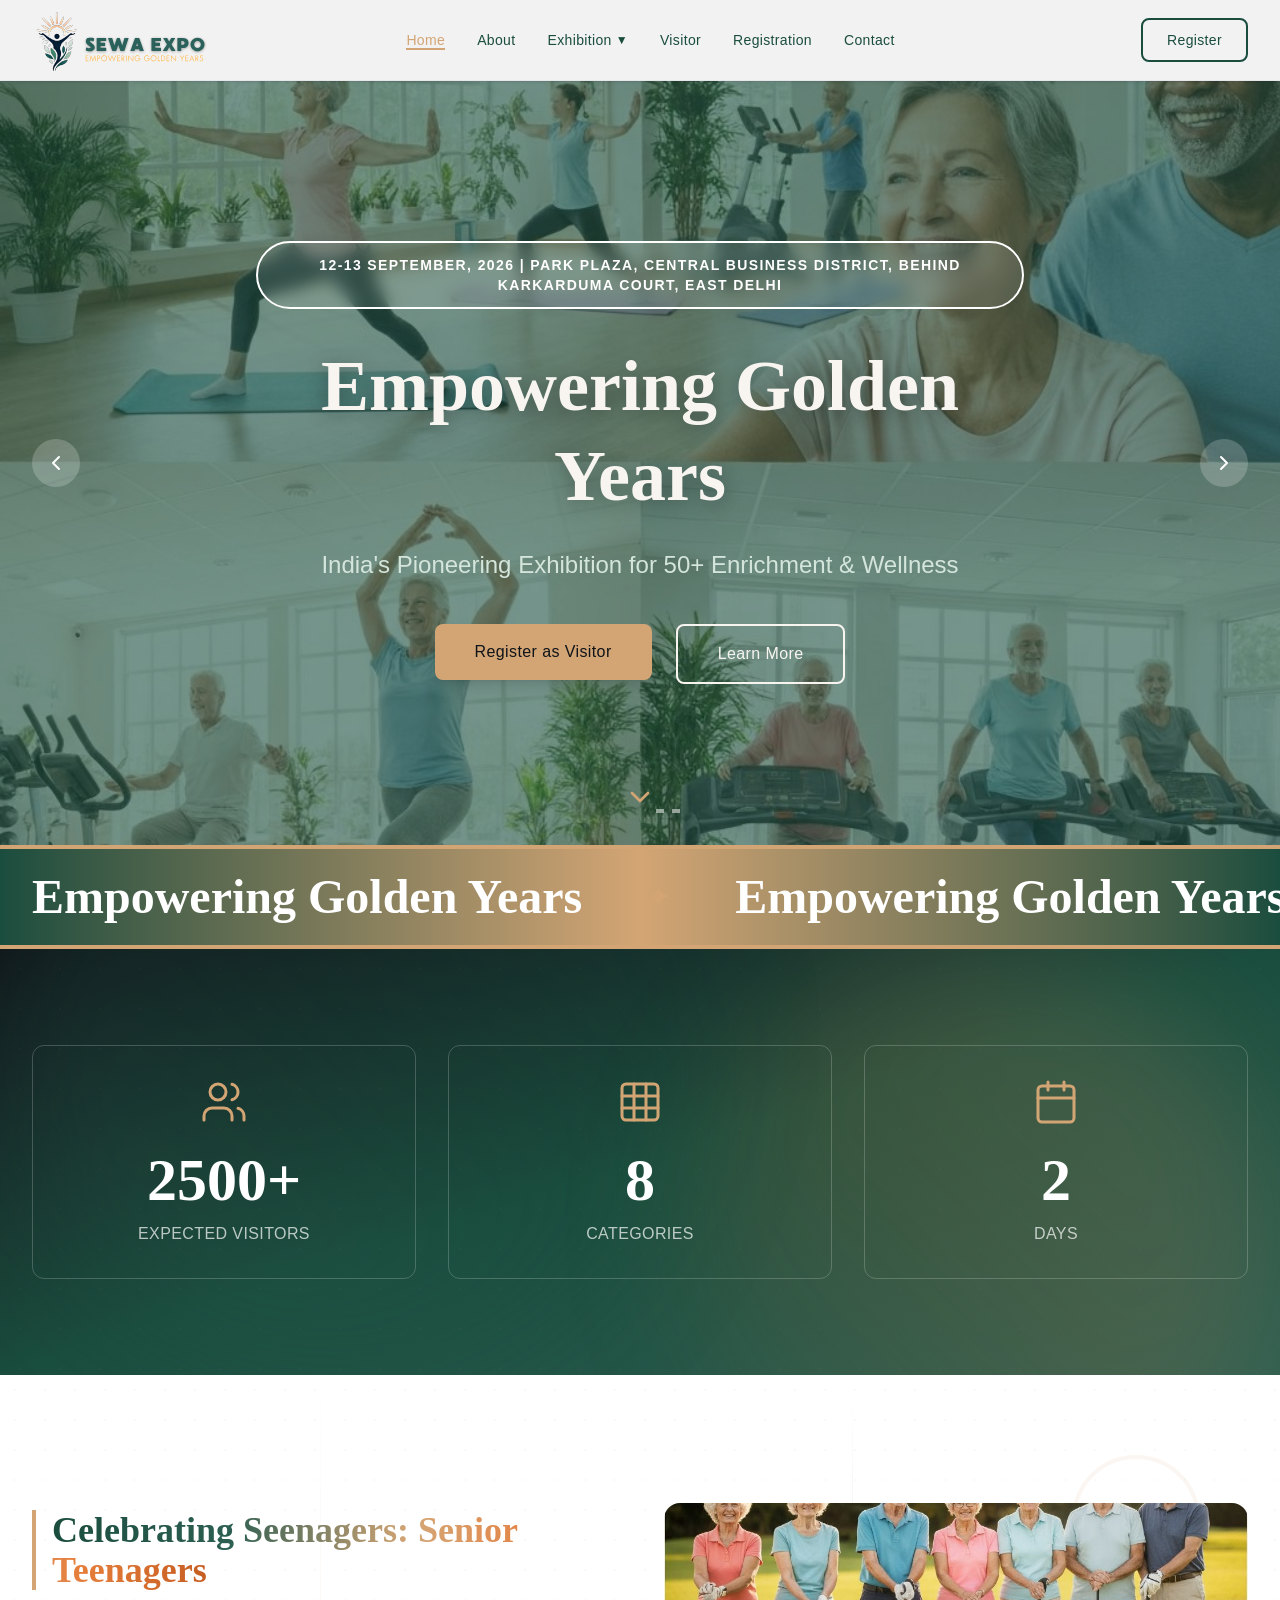
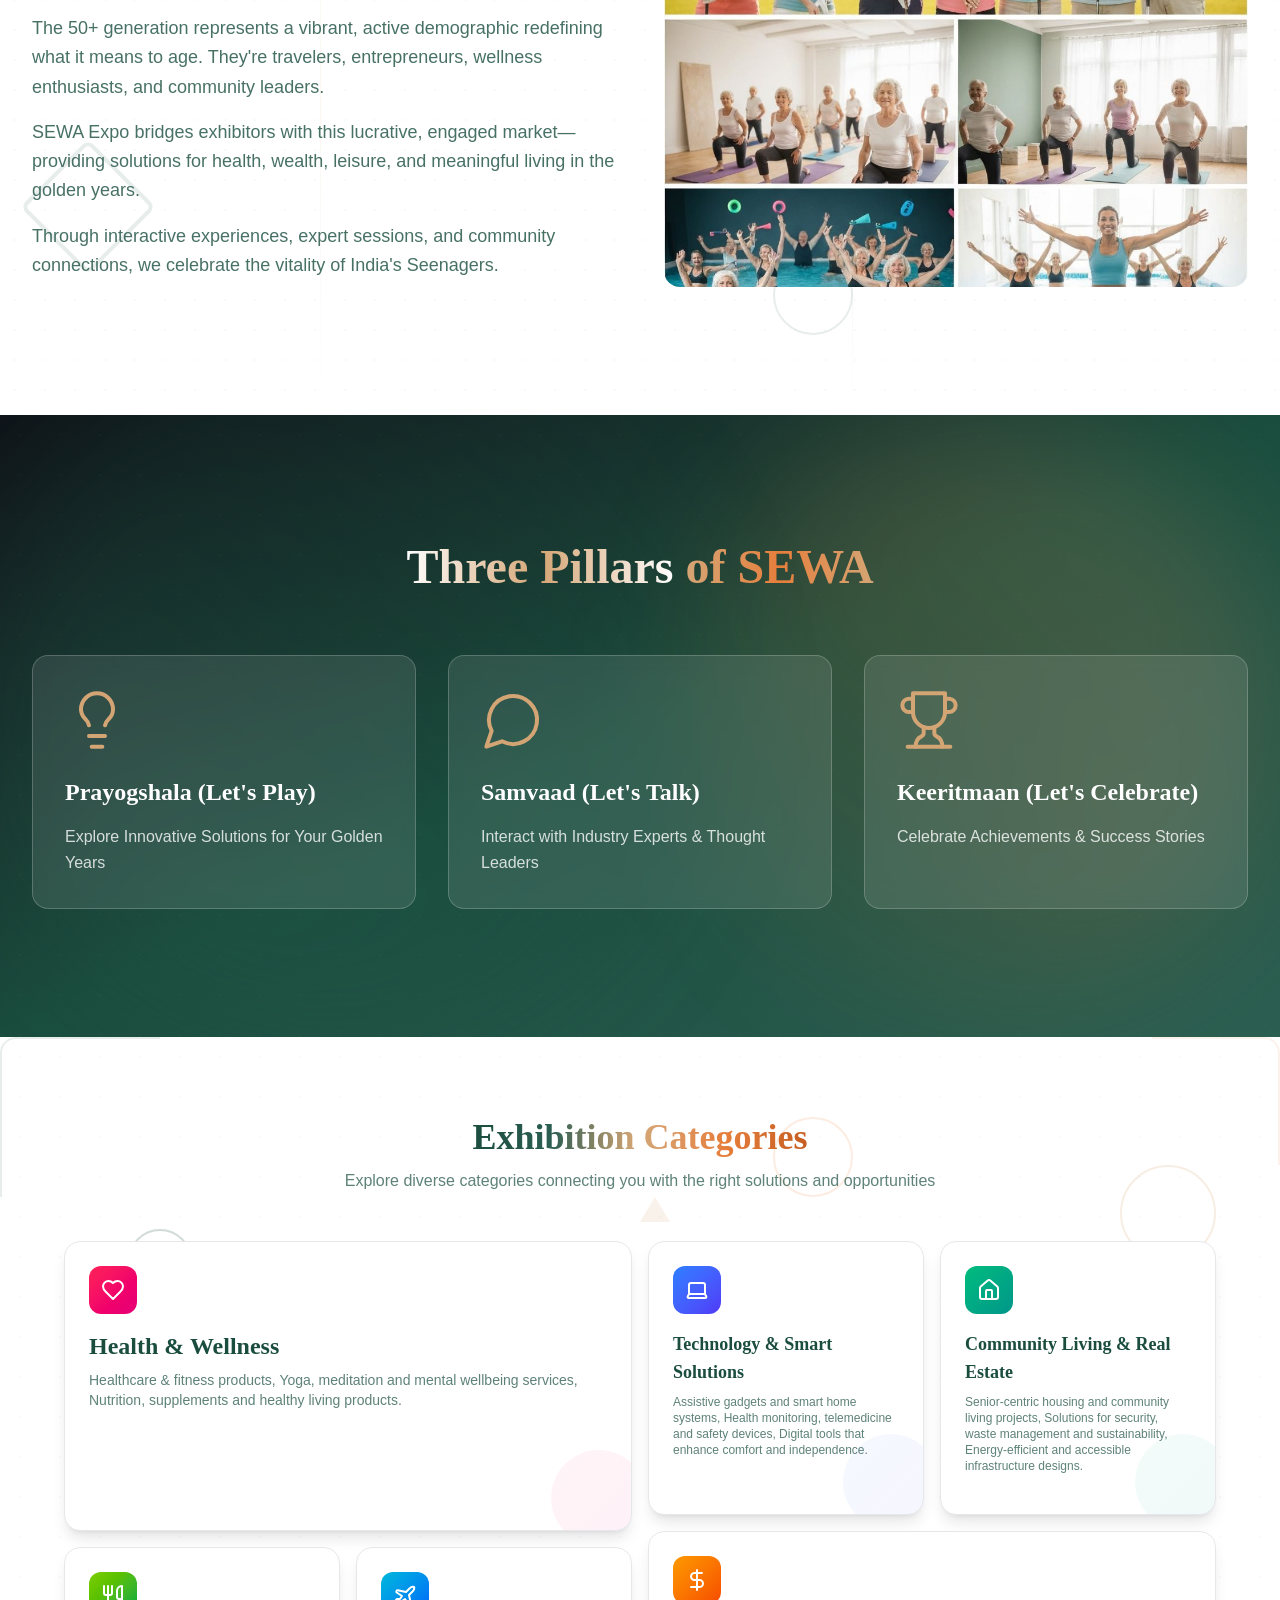
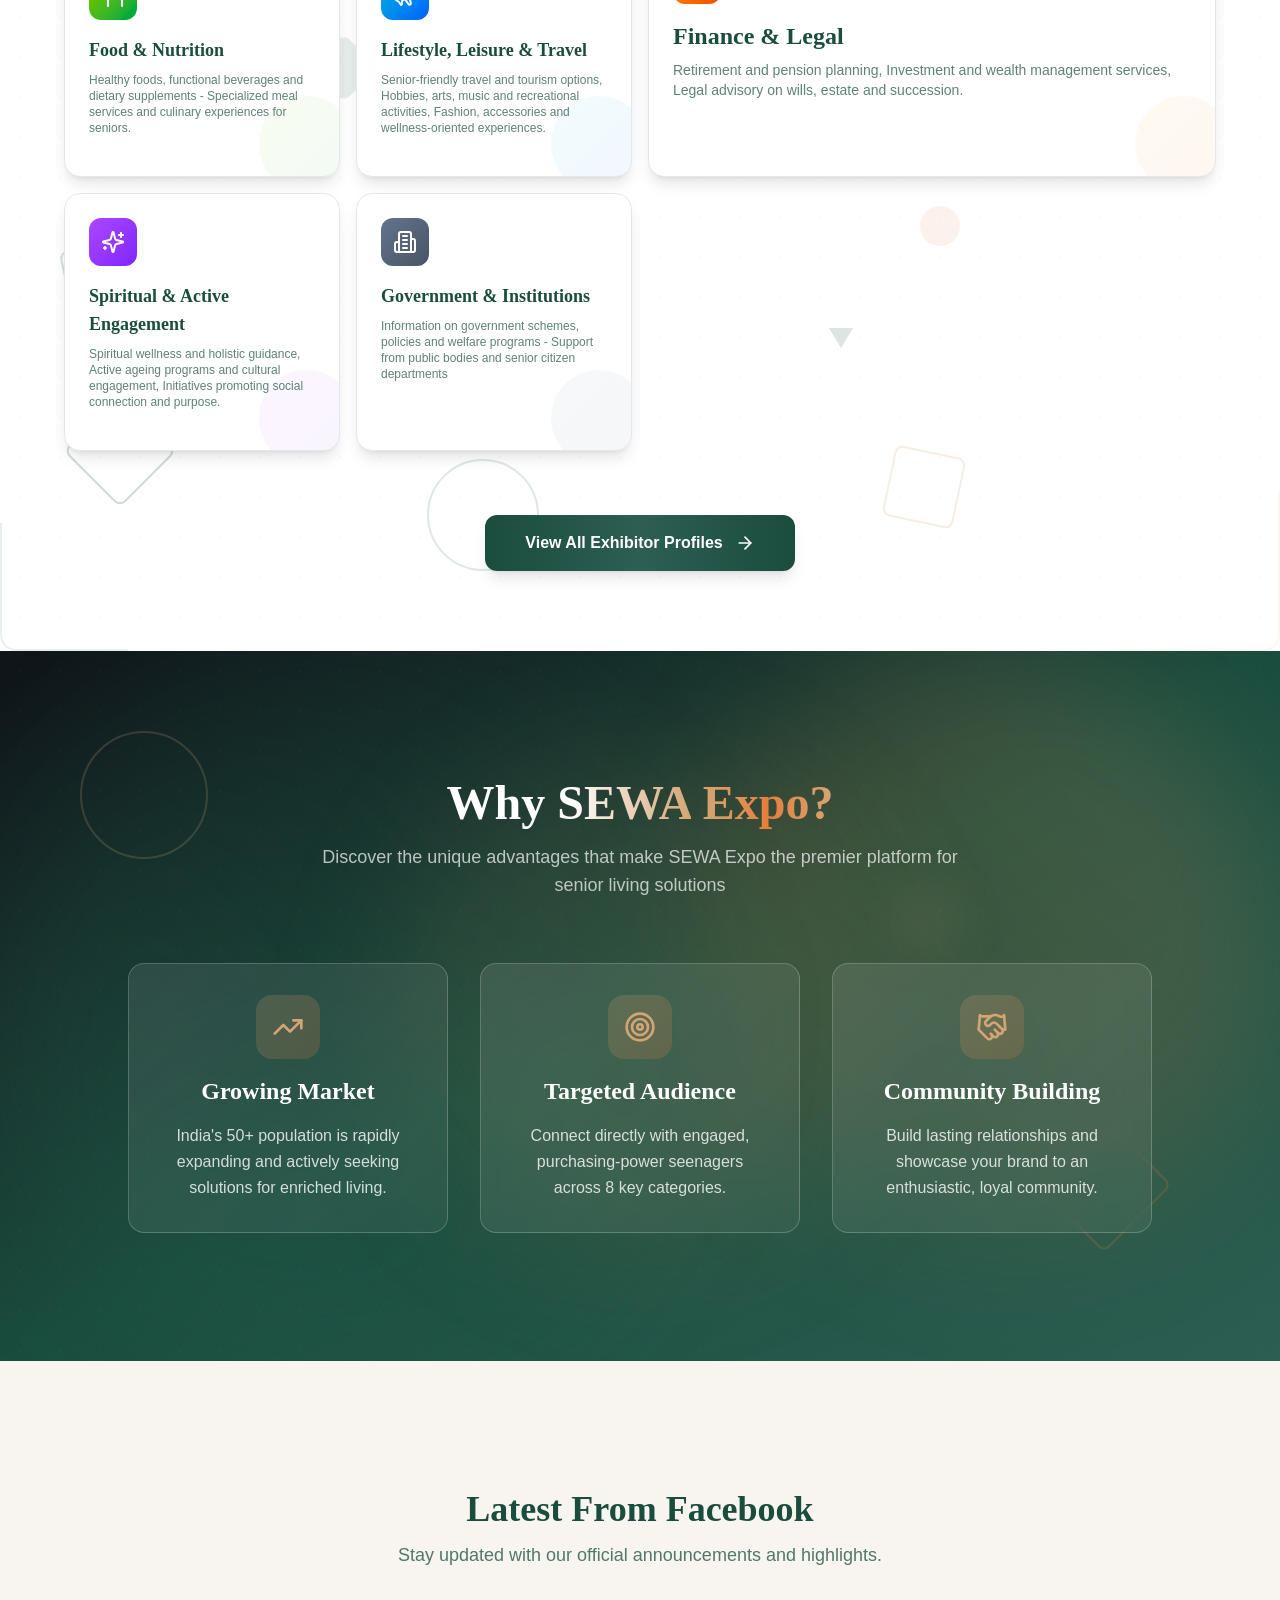
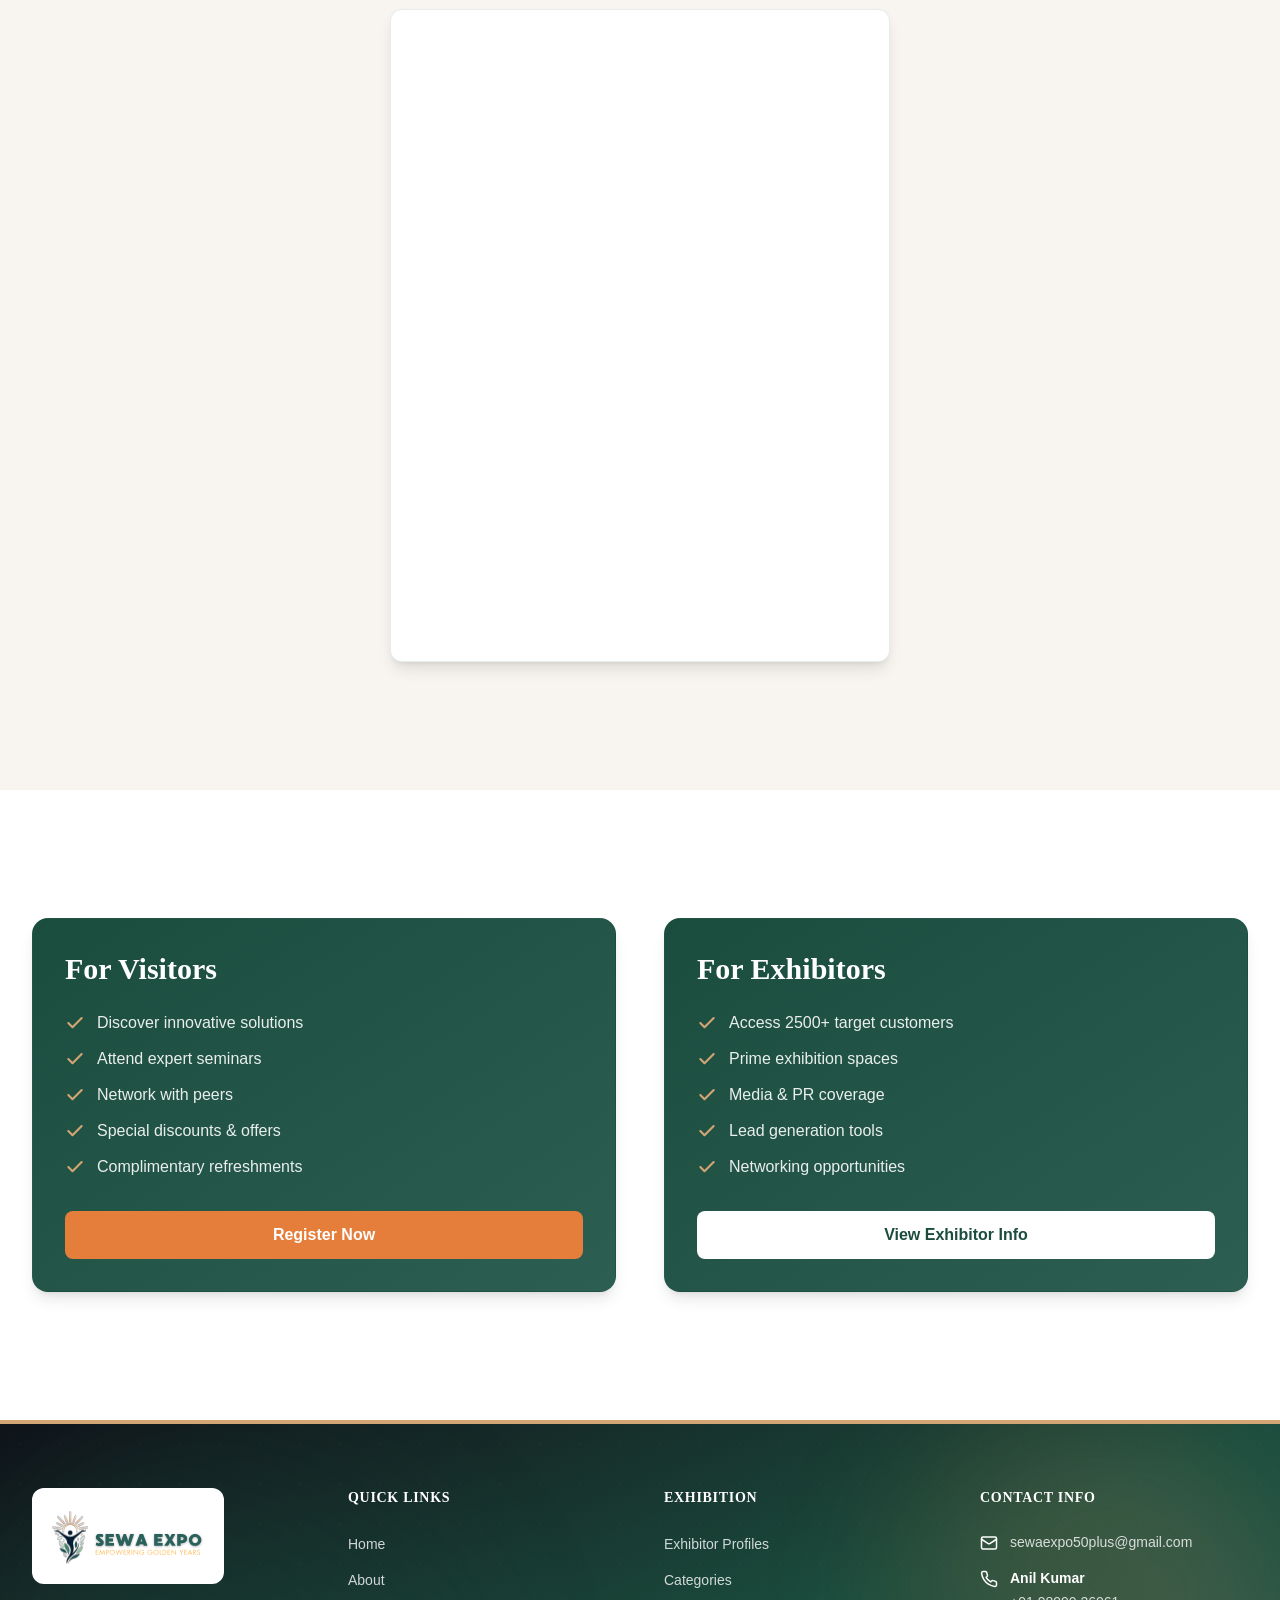
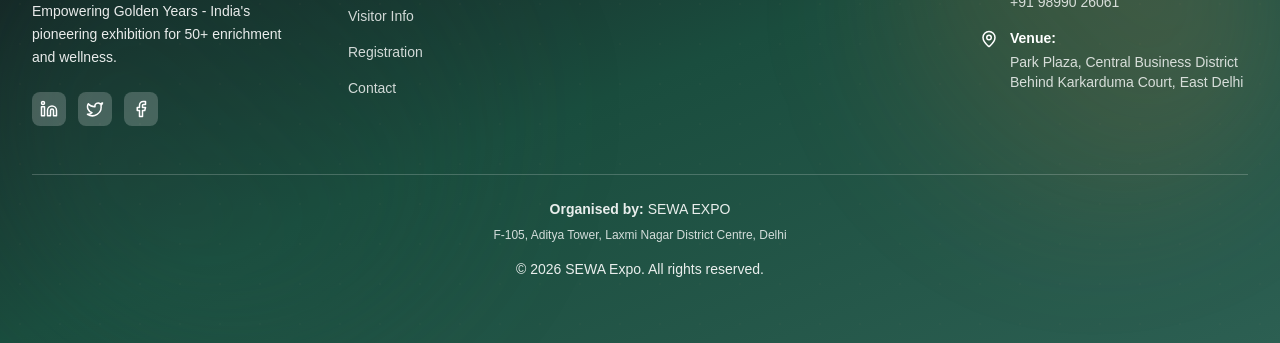
==== commit 18ada135: "Update event date to 12-13 September 2026 site-wide and ignore send-mail.php" ====
--- a/index.html
+++ b/index.html
@@ -33,7 +33,7 @@
         <header class="fixed top-0 left-0 right-0 z-50">
             <nav class="bg-white/95 backdrop-blur-md border-b border-gray-200 shadow-sm">
                 <div class="max-w-7xl mx-auto px-4 md:px-8 py-4 flex items-center justify-between"><a
-                        class="flex items-center group" href="index.html">
+                        class="flex items-center group" href="./">
                         <div class="relative w-32 h-12 overflow-visible"><img alt="SEWA Expo Logo" decoding="async"
                                 data-nimg="fill" class="object-contain object-left scale-150 origin-left"
                                 style="position:absolute;height:100%;width:100%;left:0;top:0;right:0;bottom:0;color:transparent"
@@ -41,10 +41,10 @@
                     </a>
                     <div class="hidden md:flex items-center gap-8"><a
                             class="text-sm font-sans tracking-wide transition-colors duration-300 relative group font-medium text-[#D4A574]"
-                            href="index.html">Home<span
+                            href="./">Home<span
                                 class="absolute bottom-0 left-0 h-0.5 bg-[#D4A574] transition-all duration-300 w-full"></span></a><a
                             class="text-sm font-sans tracking-wide transition-colors duration-300 relative group font-medium text-[#1A4D3E] hover:text-[#D4A574]"
-                            href="about/index.html">About<span
+                            href="about/">About<span
                                 class="absolute bottom-0 left-0 h-0.5 bg-[#D4A574] transition-all duration-300 w-0 group-hover:w-full"></span></a>
                         <div class="relative group"><button
                                 class="text-sm font-sans tracking-wide transition-colors flex items-center gap-1 font-medium cursor-pointer text-[#1A4D3E] hover:text-[#D4A574]">Exhibition<span
@@ -52,20 +52,20 @@
                             <div
                                 class="absolute left-0 mt-0 w-56 bg-white border border-gray-200 rounded-lg shadow-xl opacity-0 invisible group-hover:opacity-100 group-hover:visible transition-all duration-200 py-2">
                                 <a class="block px-4 py-3 text-sm hover:bg-[#1A4D3E]/5 hover:text-[#D4A574] transition-colors text-[#1A4D3E]"
-                                    href="exhibition/exhibitor-profile/index.html">Exhibitor Profile</a>
+                                    href="exhibition/exhibitor-profile/">Exhibitor Profile</a>
                             </div>
                         </div><a
                             class="text-sm font-sans tracking-wide transition-colors duration-300 relative group font-medium text-[#1A4D3E] hover:text-[#D4A574]"
-                            href="visitor/index.html">Visitor<span
+                            href="visitor/">Visitor<span
                                 class="absolute bottom-0 left-0 h-0.5 bg-[#D4A574] transition-all duration-300 w-0 group-hover:w-full"></span></a><a
                             class="text-sm font-sans tracking-wide transition-colors duration-300 relative group font-medium text-[#1A4D3E] hover:text-[#D4A574]"
-                            href="registration/index.html">Registration<span
+                            href="registration/">Registration<span
                                 class="absolute bottom-0 left-0 h-0.5 bg-[#D4A574] transition-all duration-300 w-0 group-hover:w-full"></span></a><a
                             class="text-sm font-sans tracking-wide transition-colors duration-300 relative group font-medium text-[#1A4D3E] hover:text-[#D4A574]"
-                            href="contact/index.html">Contact<span
+                            href="contact/">Contact<span
                                 class="absolute bottom-0 left-0 h-0.5 bg-[#D4A574] transition-all duration-300 w-0 group-hover:w-full"></span></a>
                     </div>
-                    <div class="hidden md:flex gap-3"><a href="registration/index.html"><button
+                    <div class="hidden md:flex gap-3"><a href="registration/"><button
                                 class="border-2 border-[#1A4D3E] text-[#1A4D3E] px-6 py-2.5 rounded-lg text-sm font-sans font-medium tracking-wide hover:bg-[#1A4D3E] hover:text-white transition-colors duration-300 cursor-pointer">Register</button></a>
                     </div><button class="md:hidden text-[#1A4D3E]"><svg xmlns="http://www.w3.org/2000/svg" width="24"
                             height="24" viewBox="0 0 24 24" fill="none" stroke="currentColor" stroke-width="2"
@@ -89,8 +89,7 @@
                     <div class="max-w-3xl text-center">
                         <div class="inline-block mb-8 transition-all duration-700 opacity-0 scale-95">
                             <div class="bg-white/10 border-2 border-white rounded-full px-6 py-3 backdrop-blur-sm">
-                                <p class="text-white text-sm font-sans tracking-widest uppercase font-semibold">27-28
-                                    June, 2026<!-- --> | <!-- -->Park Plaza, Central Business District, Behind
+                                <p class="text-white text-sm font-sans tracking-widest uppercase font-semibold">12-13 September, 2026<!-- --> | <!-- -->Park Plaza, Central Business District, Behind
                                     Karkarduma Court, East Delhi</p>
                             </div>
                         </div>
@@ -101,9 +100,9 @@
                             India&#x27;s Pioneering Exhibition for 50+ Enrichment &amp; Wellness</p>
                         <div
                             class="flex flex-col md:flex-row gap-6 justify-center transition-all duration-700 delay-200 opacity-0 translate-y-8">
-                            <a href="registration/index.html"><button
+                            <a href="registration/"><button
                                     class="bg-[#D4A574] text-[#0F1419] px-10 py-4 rounded-lg text-base font-sans font-medium tracking-wide hover:bg-[#E67E3B] transition-all duration-300 hover:shadow-2xl hover:-translate-y-1 shadow-lg cursor-pointer w-full md:w-auto">Register
-                                    as Visitor</button></a><a href="about/index.html"><button
+                                    as Visitor</button></a><a href="about/"><button
                                     class="border-2 border-[#F8F5F1] text-[#F8F5F1] px-10 py-4 rounded-lg text-base font-sans font-medium tracking-wide hover:bg-white/10 transition-colors duration-300 cursor-pointer w-full md:w-auto">Learn
                                     More</button></a>
                         </div>
@@ -121,8 +120,7 @@
                     <div class="max-w-3xl text-center">
                         <div class="inline-block mb-8 transition-all duration-700 opacity-0 scale-95">
                             <div class="bg-white/10 border-2 border-white rounded-full px-6 py-3 backdrop-blur-sm">
-                                <p class="text-white text-sm font-sans tracking-widest uppercase font-semibold">27-28
-                                    June, 2026<!-- --> | <!-- -->Park Plaza, Central Business District, Behind
+                                <p class="text-white text-sm font-sans tracking-widest uppercase font-semibold">12-13 September, 2026<!-- --> | <!-- -->Park Plaza, Central Business District, Behind
                                     Karkarduma Court, East Delhi</p>
                             </div>
                         </div>
@@ -135,7 +133,7 @@
                             class="flex flex-col md:flex-row gap-6 justify-center transition-all duration-700 delay-200 opacity-0 translate-y-8">
                             <a href="#exhibition-categories"><button
                                     class="bg-[#D4A574] text-[#0F1419] px-10 py-4 rounded-lg text-base font-sans font-medium tracking-wide hover:bg-[#E67E3B] transition-all duration-300 hover:shadow-2xl hover:-translate-y-1 shadow-lg cursor-pointer w-full md:w-auto">Explore
-                                    Categories</button></a><a href="about/index.html"><button
+                                    Categories</button></a><a href="about/"><button
                                     class="border-2 border-[#F8F5F1] text-[#F8F5F1] px-10 py-4 rounded-lg text-base font-sans font-medium tracking-wide hover:bg-white/10 transition-colors duration-300 cursor-pointer w-full md:w-auto">Learn
                                     More</button></a>
                         </div>
@@ -153,8 +151,7 @@
                     <div class="max-w-3xl text-center">
                         <div class="inline-block mb-8 transition-all duration-700 opacity-0 scale-95">
                             <div class="bg-white/10 border-2 border-white rounded-full px-6 py-3 backdrop-blur-sm">
-                                <p class="text-white text-sm font-sans tracking-widest uppercase font-semibold">27-28
-                                    June, 2026<!-- --> | <!-- -->Park Plaza, Central Business District, Behind
+                                <p class="text-white text-sm font-sans tracking-widest uppercase font-semibold">12-13 September, 2026<!-- --> | <!-- -->Park Plaza, Central Business District, Behind
                                     Karkarduma Court, East Delhi</p>
                             </div>
                         </div>
@@ -165,9 +162,9 @@
                             Experience Innovation, Wellness &amp; Community</p>
                         <div
                             class="flex flex-col md:flex-row gap-6 justify-center transition-all duration-700 delay-200 opacity-0 translate-y-8">
-                            <a href="registration/index.html"><button
+                            <a href="registration/"><button
                                     class="bg-[#D4A574] text-[#0F1419] px-10 py-4 rounded-lg text-base font-sans font-medium tracking-wide hover:bg-[#E67E3B] transition-all duration-300 hover:shadow-2xl hover:-translate-y-1 shadow-lg cursor-pointer w-full md:w-auto">View
-                                    Schedule</button></a><a href="about/index.html"><button
+                                    Schedule</button></a><a href="about/"><button
                                     class="border-2 border-[#F8F5F1] text-[#F8F5F1] px-10 py-4 rounded-lg text-base font-sans font-medium tracking-wide hover:bg-white/10 transition-colors duration-300 cursor-pointer w-full md:w-auto">Learn
                                     More</button></a>
                         </div>
@@ -923,7 +920,7 @@
                                     class="lucide lucide-check w-5 h-5 text-[#D4A574] flex-shrink-0">
                                     <path d="M20 6 9 17l-5-5"></path>
                                 </svg> Complimentary refreshments</li>
-                        </ul><a href="registration/index.html"><button
+                        </ul><a href="registration/"><button
                                 class="w-full bg-[#E67E3B] text-white hover:bg-[#D4A574] text-base py-3 rounded-lg font-semibold cursor-pointer transition-all duration-300 hover:shadow-md">Register
                                 Now</button></a>
                     </div>
@@ -961,7 +958,7 @@
                                     class="lucide lucide-check w-5 h-5 text-[#D4A574] flex-shrink-0">
                                     <path d="M20 6 9 17l-5-5"></path>
                                 </svg> Networking opportunities</li>
-                        </ul><a href="contact/index.html"><button
+                        </ul><a href="contact/"><button
                                 class="w-full bg-white text-[#1A4D3E] hover:bg-[#D4A574] hover:text-white text-base py-3 rounded-lg font-bold cursor-pointer transition-all duration-300 hover:shadow-md">View
                                 Exhibitor Info</button></a>
                     </div>
@@ -1025,15 +1022,15 @@
                         </h4>
                         <ul class="space-y-3">
                             <li><a class="text-white/80 text-sm hover:text-white hover:translate-x-1 inline-block transition-all duration-300"
-                                    href="index.html">Home</a></li>
+                                    href="./">Home</a></li>
                             <li><a class="text-white/80 text-sm hover:text-white hover:translate-x-1 inline-block transition-all duration-300"
-                                    href="about/index.html">About</a></li>
+                                    href="about/">About</a></li>
                             <li><a class="text-white/80 text-sm hover:text-white hover:translate-x-1 inline-block transition-all duration-300"
-                                    href="visitor/index.html">Visitor Info</a></li>
+                                    href="visitor/">Visitor Info</a></li>
                             <li><a class="text-white/80 text-sm hover:text-white hover:translate-x-1 inline-block transition-all duration-300"
-                                    href="registration/index.html">Registration</a></li>
+                                    href="registration/">Registration</a></li>
                             <li><a class="text-white/80 text-sm hover:text-white hover:translate-x-1 inline-block transition-all duration-300"
-                                    href="contact/index.html">Contact</a></li>
+                                    href="contact/">Contact</a></li>
                         </ul>
                     </div>
                     <div>
@@ -1041,7 +1038,7 @@
                         </h4>
                         <ul class="space-y-3">
                             <li><a class="text-white/80 text-sm hover:text-white hover:translate-x-1 inline-block transition-all duration-300"
-                                    href="exhibition/exhibitor-profile/index.html">Exhibitor Profiles</a></li>
+                                    href="exhibition/exhibitor-profile/">Exhibitor Profiles</a></li>
                             <li><a class="text-white/80 text-sm hover:text-white hover:translate-x-1 inline-block transition-all duration-300"
                                     href="#exhibition-categories">Categories</a></li>
                         </ul>
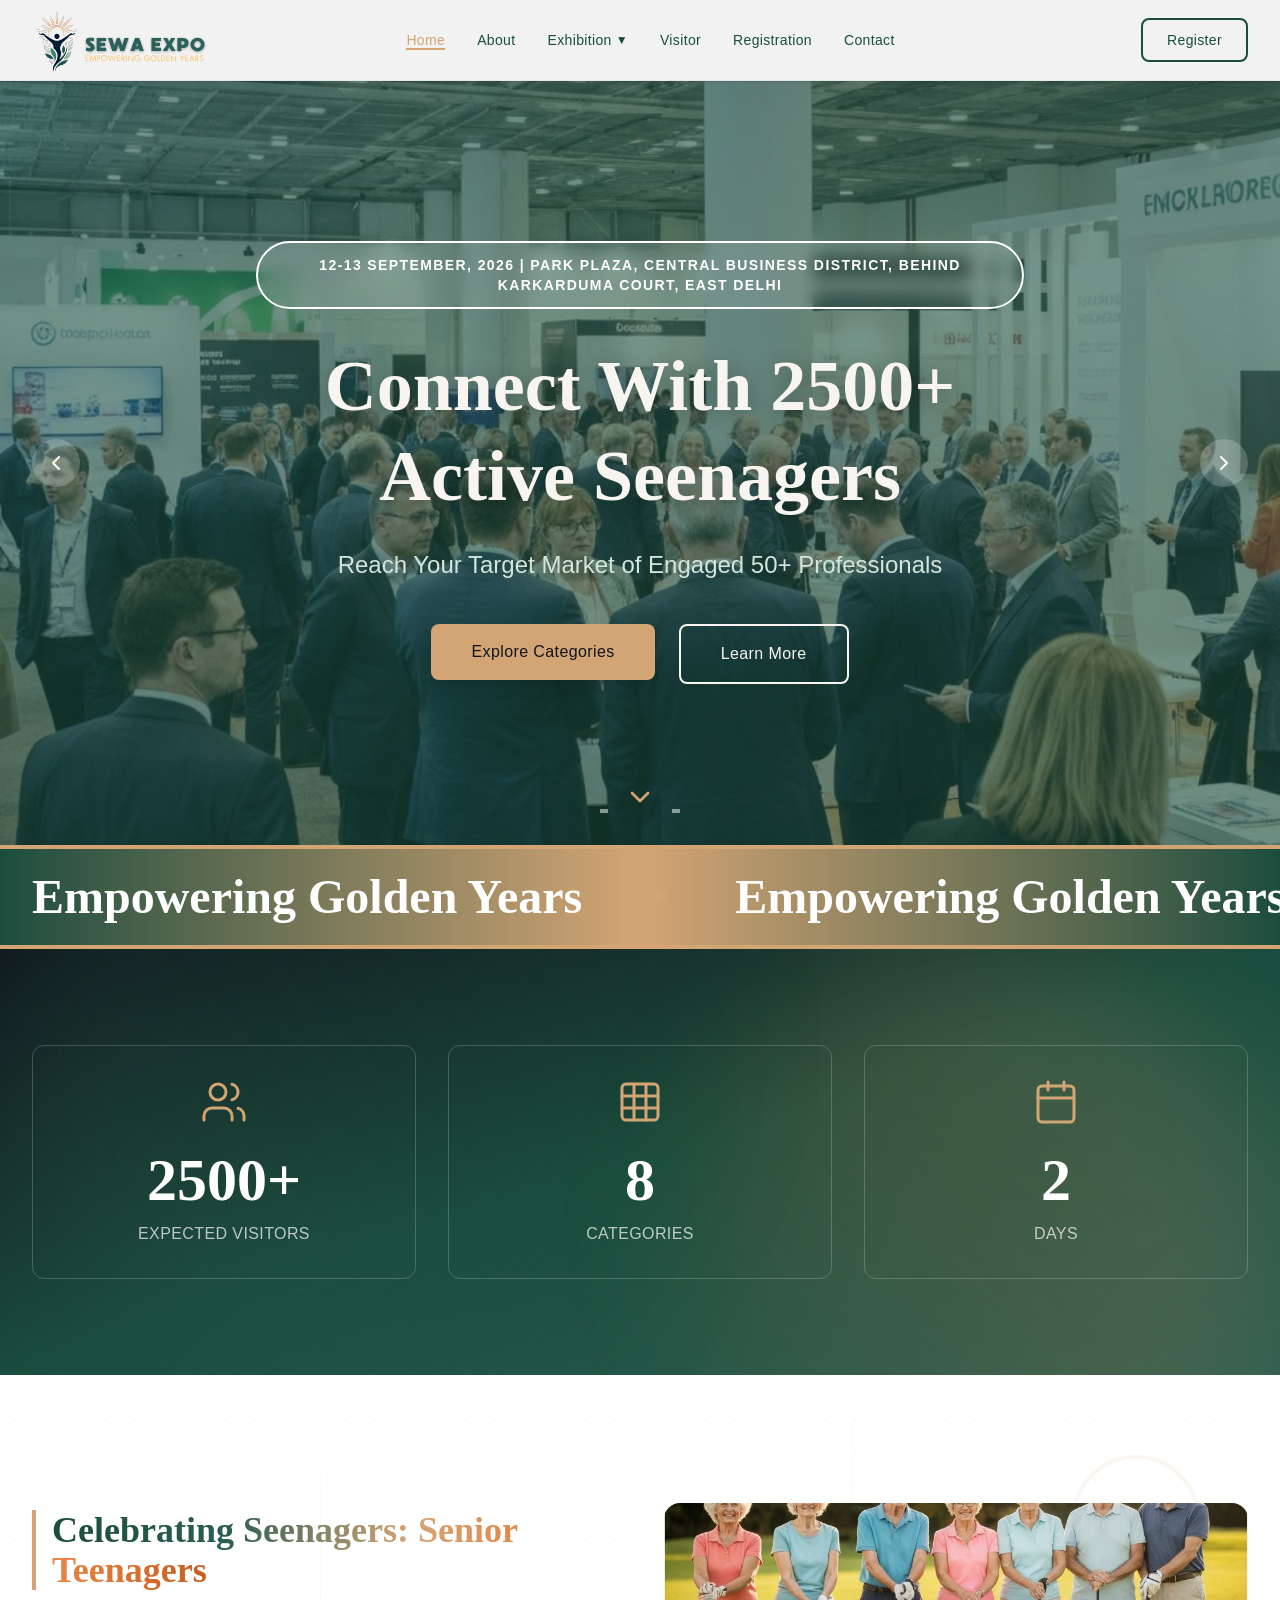
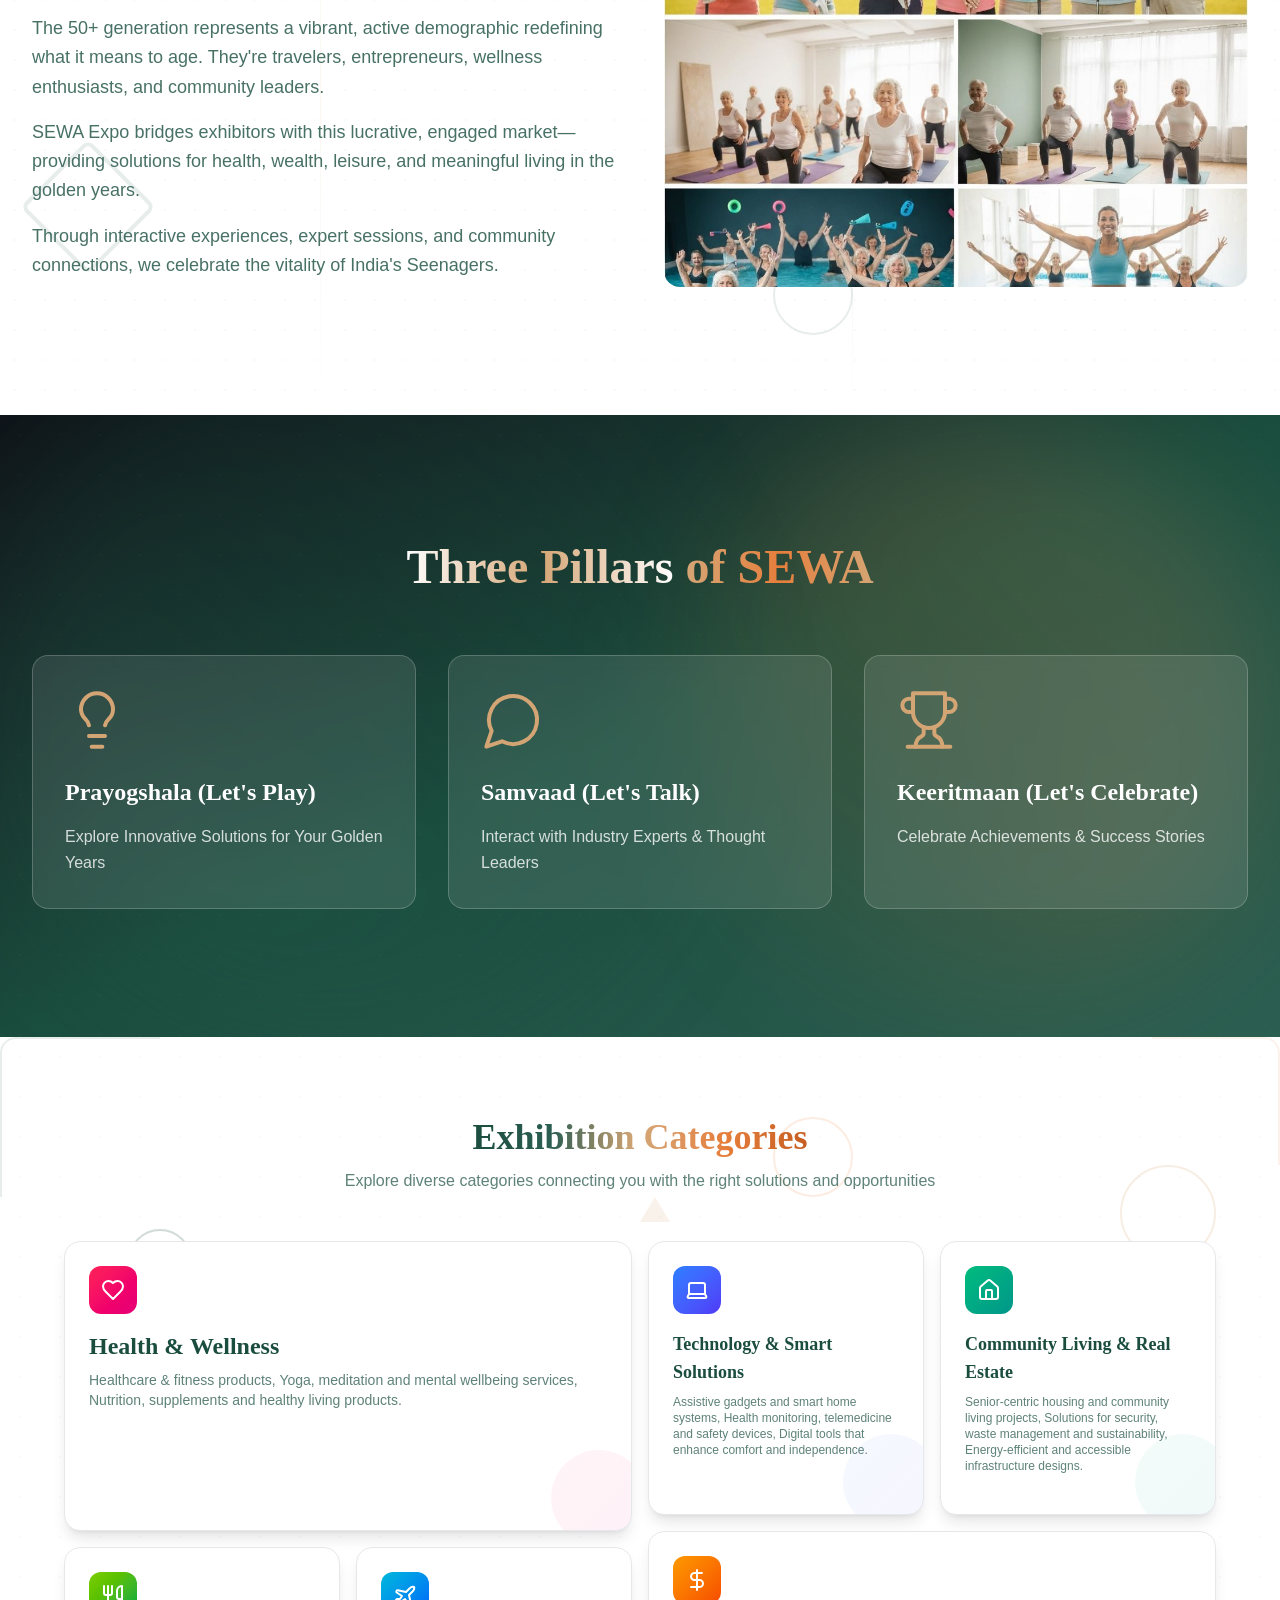
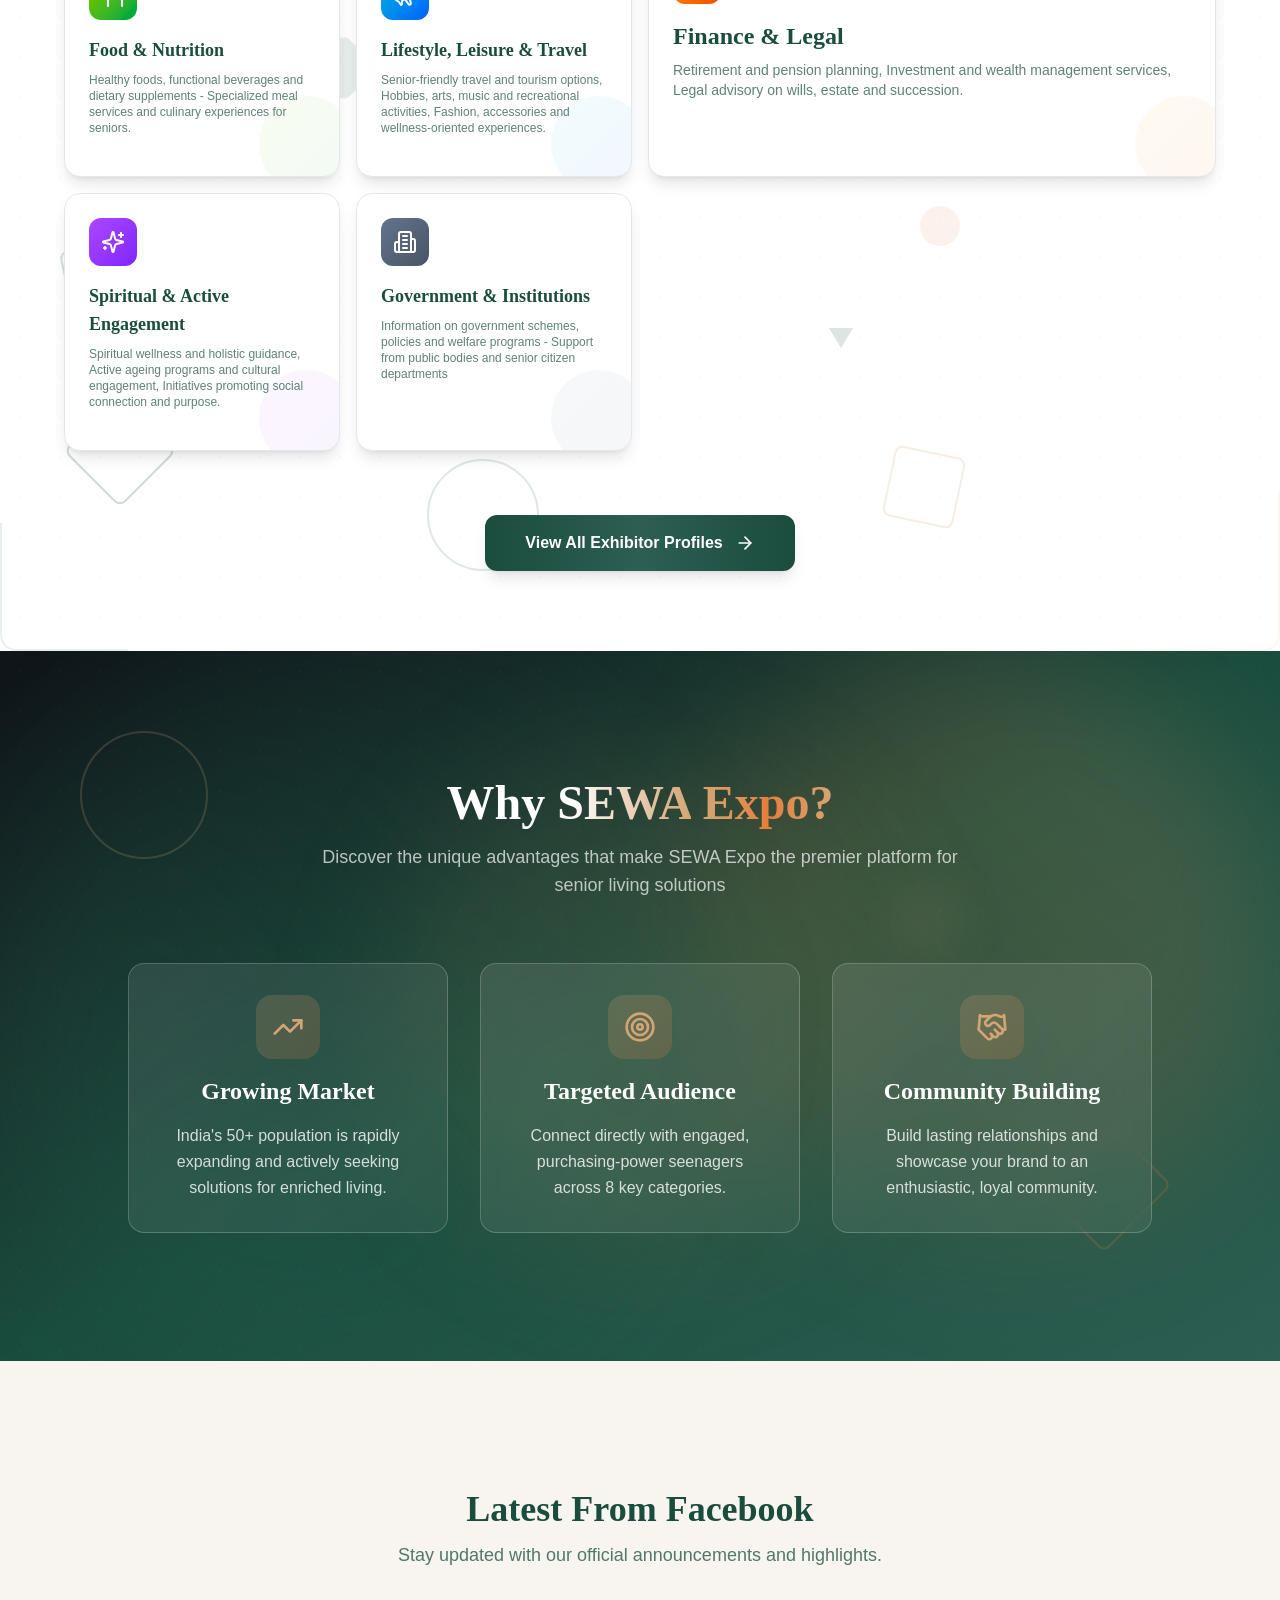
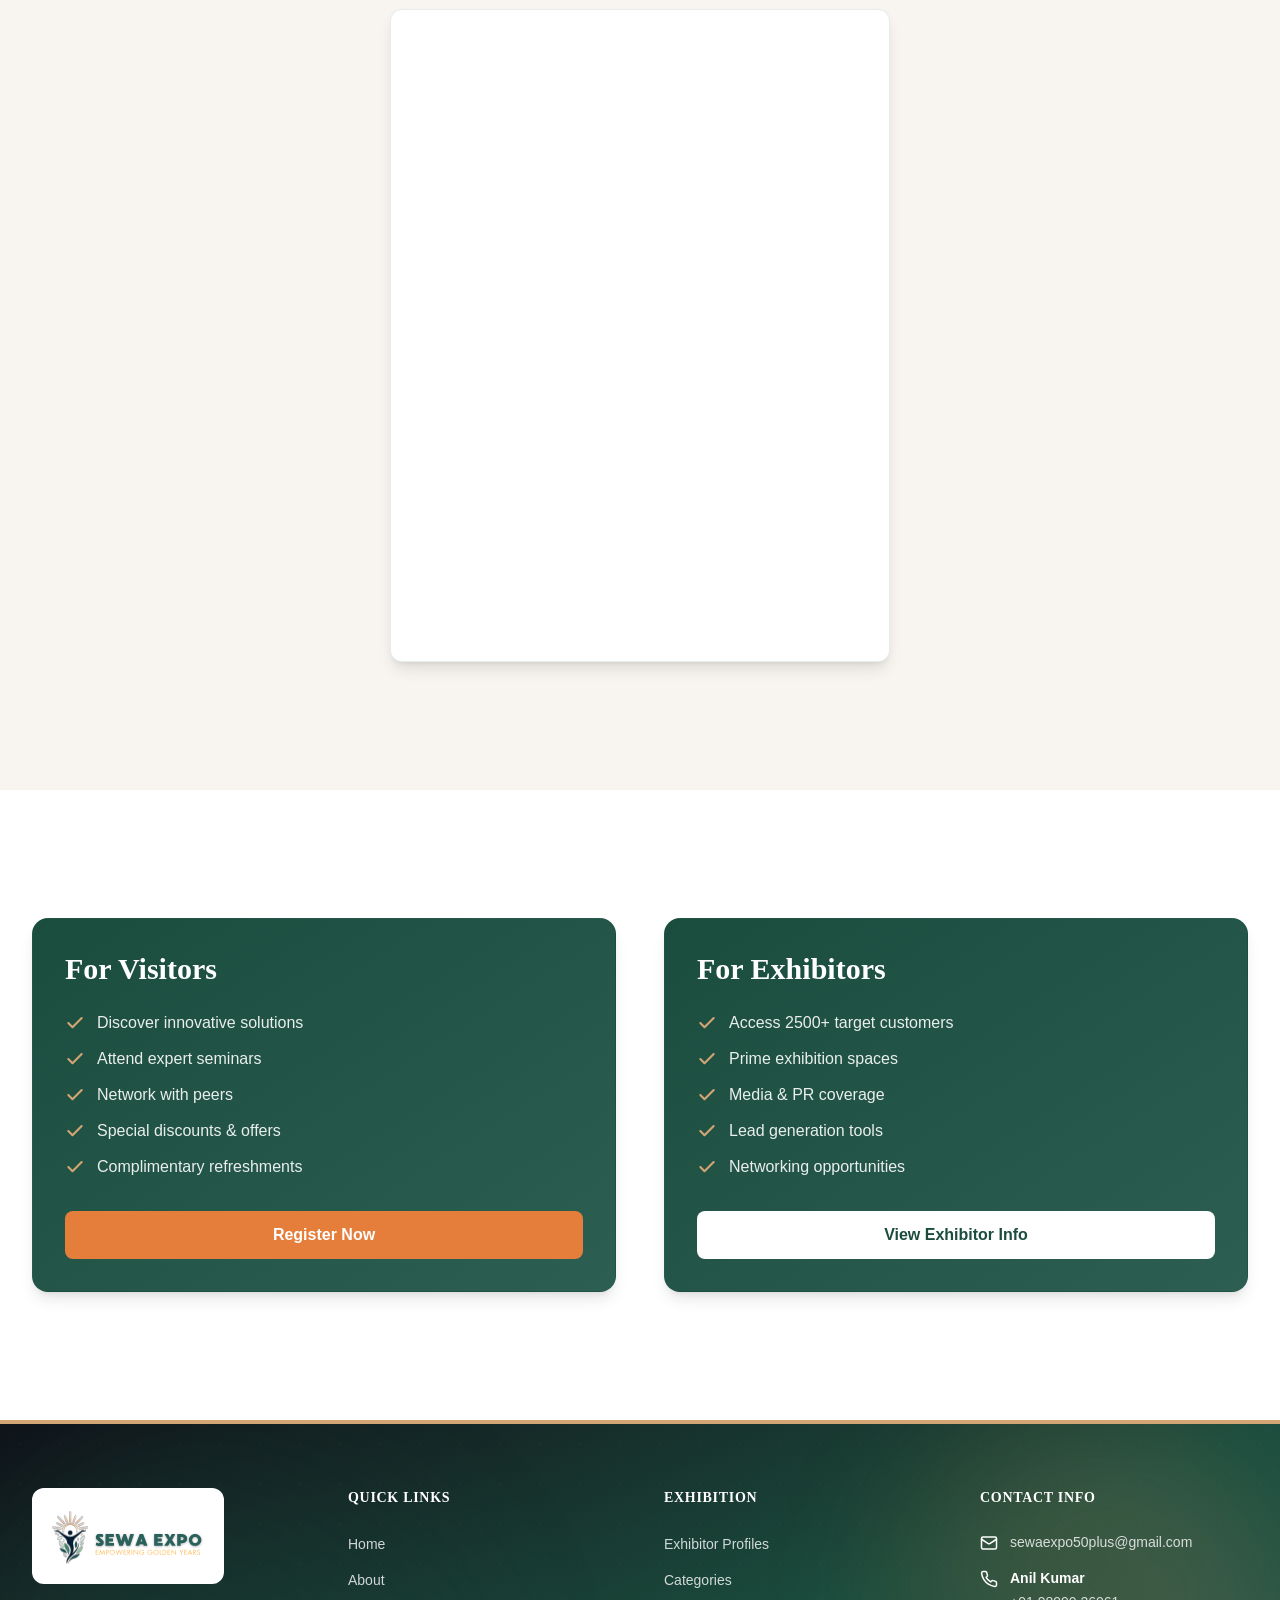
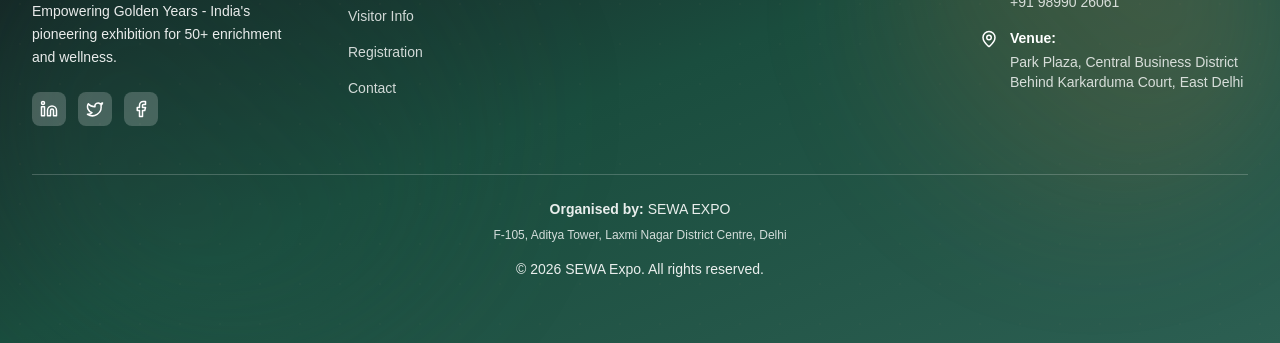
==== commit 1beec450: "Add detailed error handling for form submission failures" ====
--- a/index.html
+++ b/index.html
@@ -9,7 +9,7 @@
     <link rel="preload" href="senior-adults-active-lifestyle.jpg" as="image" />
     <link rel="stylesheet" href="_next/static/chunks/6bd901fb0cea67fe.css" data-precedence="next" />
     <link rel="preload" as="script" fetchPriority="low" href="_next/static/chunks/1eadd8d9ec26edf9.js" />
-    <script src="_next/static/chunks/a8a3b8d5bae83c3e.js" defer=""></script>
+    
     <script src="_next/static/chunks/911a6bc735af97f3.js" async=""></script>
     <script src="_next/static/chunks/turbopack-348ac5a662b51256.js" async=""></script>
     <script src="_next/static/chunks/3f626e3531cd0d9e.js" async=""></script>
@@ -19,7 +19,7 @@
     <title>SEWA Expo 2026 - 50+ Wellness Exhibition</title>
     <meta name="description"
         content="India&#x27;s Pioneering Exhibition for 50+ Enrichment &amp; Wellness. Empowering Golden Years." />
-    <meta name="generator" content="Dhiren Soni | Web Developer" />
+    <meta name="generator" content="" />
     <link rel="shortcut icon" href="sewa-logo.svg" />
     <link rel="icon" href="sewa-logo.svg" />
     <link rel="apple-touch-icon" href="sewa-logo.svg" />
@@ -1130,7 +1130,7 @@
     <script>self.__next_f.push([1, "32:[\"$\",\"div\",null,{\"children\":[[\"$\",\"h4\",null,{\"className\":\"text-sm font-sans uppercase tracking-wider font-semibold text-white mb-6\",\"children\":\"Contact Info\"}],[\"$\",\"div\",null,{\"className\":\"space-y-4\",\"children\":[[\"$\",\"a\",null,{\"href\":\"mailto:sewaexpo50plus@gmail.com\",\"className\":\"flex items-start gap-3 group cursor-pointer\",\"children\":[[\"$\",\"svg\",null,{\"ref\":\"$undefined\",\"xmlns\":\"http://www.w3.org/2000/svg\",\"width\":18,\"height\":18,\"viewBox\":\"0 0 24 24\",\"fill\":\"none\",\"stroke\":\"currentColor\",\"strokeWidth\":2,\"strokeLinecap\":\"round\",\"strokeLinejoin\":\"round\",\"className\":\"lucide lucide-mail text-white flex-shrink-0 mt-0.5 group-hover:scale-110 transition-transform\",\"children\":[[\"$\",\"rect\",\"18n3k1\",{\"width\":\"20\",\"height\":\"16\",\"x\":\"2\",\"y\":\"4\",\"rx\":\"2\"}],[\"$\",\"path\",\"1ocrg3\",{\"d\":\"m22 7-8.97 5.7a1.94 1.94 0 0 1-2.06 0L2 7\"}],\"$undefined\"]}],[\"$\",\"div\",null,{\"className\":\"text-sm\",\"children\":[\"$\",\"p\",null,{\"className\":\"text-white/80 group-hover:text-white transition-colors\",\"children\":\"sewaexpo50plus@gmail.com\"}]}]]}],[\"$\",\"a\",null,{\"href\":\"tel:+919899026061\",\"className\":\"flex items-start gap-3 group cursor-pointer\",\"children\":[[\"$\",\"svg\",null,{\"ref\":\"$undefined\",\"xmlns\":\"http://www.w3.org/2000/svg\",\"width\":18,\"height\":18,\"viewBox\":\"0 0 24 24\",\"fill\":\"none\",\"stroke\":\"currentColor\",\"strokeWidth\":2,\"strokeLinecap\":\"round\",\"strokeLinejoin\":\"round\",\"className\":\"lucide lucide-phone text-white flex-shrink-0 mt-0.5 group-hover:scale-110 transition-transform\",\"children\":[[\"$\",\"path\",\"foiqr5\",{\"d\":\"M22 16.92v3a2 2 0 0 1-2.18 2 19.79 19.79 0 0 1-8.63-3.07 19.5 19.5 0 0 1-6-6 19.79 19.79 0 0 1-3.07-8.67A2 2 0 0 1 4.11 2h3a2 2 0 0 1 2 1.72 12.84 12.84 0 0 0 .7 2.81 2 2 0 0 1-.45 2.11L8.09 9.91a16 16 0 0 0 6 6l1.27-1.27a2 2 0 0 1 2.11-.45 12.84 12.84 0 0 0 2.81.7A2 2 0 0 1 22 16.92z\"}],\"$undefined\"]}],[\"$\",\"div\",null,{\"className\":\"text-sm\",\"children\":[[\"$\",\"p\",null,{\"className\":\"font-semibold text-white mb-1\",\"children\":\"Anil Kumar\"}],[\"$\",\"p\",null,{\"className\":\"text-white/80 group-hover:text-white transition-colors\",\"children\":\"+91 98990 26061\"}]]}]]}],[\"$\",\"div\",null,{\"className\":\"flex items-start gap-3\",\"children\":[[\"$\",\"svg\",null,{\"ref\":\"$undefined\",\"xmlns\":\"http://www.w3.org/2000/svg\",\"width\":18,\"height\":18,\"viewBox\":\"0 0 24 24\",\"fill\":\"none\",\"stroke\":\"currentColor\",\"strokeWidth\":2,\"strokeLinecap\":\"round\",\"strokeLinejoin\":\"round\",\"className\":\"lucide lucide-map-pin text-white flex-shrink-0 mt-0.5\",\"children\":[[\"$\",\"path\",\"1r0f0z\",{\"d\":\"M20 10c0 4.993-5.539 10.193-7.399 11.799a1 1 0 0 1-1.202 0C9.539 20.193 4 14.993 4 10a8 8 0 0 1 16 0\"}],[\"$\",\"circle\",\"ilqhr7\",{\"cx\":\"12\",\"cy\":\"10\",\"r\":\"3\"}],\"$undefined\"]}],[\"$\",\"div\",null,{\"className\":\"text-sm text-white/80\",\"children\":[[\"$\",\"p\",null,{\"className\":\"font-semibold text-white mb-1\",\"children\":\"Venue:\"}],[\"$\",\"p\",null,{\"children\":\"Park Plaza, Central Business District\"}],[\"$\",\"p\",null,{\"children\":\"Behind Karkarduma Court, East Delhi\"}]]}]]}]]}]]}]\n"])</script>
     <script>self.__next_f.push([1, "33:[\"$\",\"div\",null,{\"className\":\"border-t border-white/20 pt-6\",\"children\":[[\"$\",\"div\",null,{\"className\":\"text-center mb-4\",\"children\":[[\"$\",\"p\",null,{\"className\":\"text-white/90 text-sm mb-2\",\"children\":[[\"$\",\"span\",null,{\"className\":\"font-semibold\",\"children\":\"Organised by:\"}],\" SEWA EXPO\"]}],[\"$\",\"p\",null,{\"className\":\"text-white/80 text-xs\",\"children\":\"F-105, Aditya Tower, Laxmi Nagar District Centre, Delhi\"}]]}],[\"$\",\"p\",null,{\"className\":\"text-white/90 text-sm text-center\",\"children\":\"© 2026 SEWA Expo. All rights reserved.\"}]]}]\n"])</script>
     <script>self.__next_f.push([1, "38:[[\"$\",\"meta\",\"0\",{\"charSet\":\"utf-8\"}],[\"$\",\"meta\",\"1\",{\"name\":\"viewport\",\"content\":\"width=device-width, initial-scale=1\"}]]\n"])</script>
-    <script>self.__next_f.push([1, "3b:I[30285,[\"/_next/static/chunks/3f626e3531cd0d9e.js\",\"/_next/static/chunks/aa2a7793dfecc554.js\"],\"IconMark\"]\n36:null\n3a:[[\"$\",\"title\",\"0\",{\"children\":\"SEWA Expo 2026 - 50+ Wellness Exhibition\"}],[\"$\",\"meta\",\"1\",{\"name\":\"description\",\"content\":\"India's Pioneering Exhibition for 50+ Enrichment \u0026 Wellness. Empowering Golden Years.\"}],[\"$\",\"meta\",\"2\",{\"name\":\"generator\",\"content\":\"Dhiren Soni | Web Developer\"}],[\"$\",\"link\",\"3\",{\"rel\":\"shortcut icon\",\"href\":\"/sewa-logo.svg\"}],[\"$\",\"link\",\"4\",{\"rel\":\"icon\",\"href\":\"/sewa-logo.svg\"}],[\"$\",\"link\",\"5\",{\"rel\":\"apple-touch-icon\",\"href\":\"/sewa-logo.svg\"}],[\"$\",\"$L3b\",\"6\",{}]]\n"])</script>
+    <script>self.__next_f.push([1, "3b:I[30285,[\"/_next/static/chunks/3f626e3531cd0d9e.js\",\"/_next/static/chunks/aa2a7793dfecc554.js\"],\"IconMark\"]\n36:null\n3a:[[\"$\",\"title\",\"0\",{\"children\":\"SEWA Expo 2026 - 50+ Wellness Exhibition\"}],[\"$\",\"meta\",\"1\",{\"name\":\"description\",\"content\":\"India's Pioneering Exhibition for 50+ Enrichment \u0026 Wellness. Empowering Golden Years.\"}],[\"$\",\"meta\",\"2\",{\"name\":\"generator\",\"content\":\"\"}],[\"$\",\"link\",\"3\",{\"rel\":\"shortcut icon\",\"href\":\"/sewa-logo.svg\"}],[\"$\",\"link\",\"4\",{\"rel\":\"icon\",\"href\":\"/sewa-logo.svg\"}],[\"$\",\"link\",\"5\",{\"rel\":\"apple-touch-icon\",\"href\":\"/sewa-logo.svg\"}],[\"$\",\"$L3b\",\"6\",{}]]\n"])</script>
     <script src="static/homepage-fallback.js" defer=""></script>
 <script src="static/site.js" defer></script></body>
 
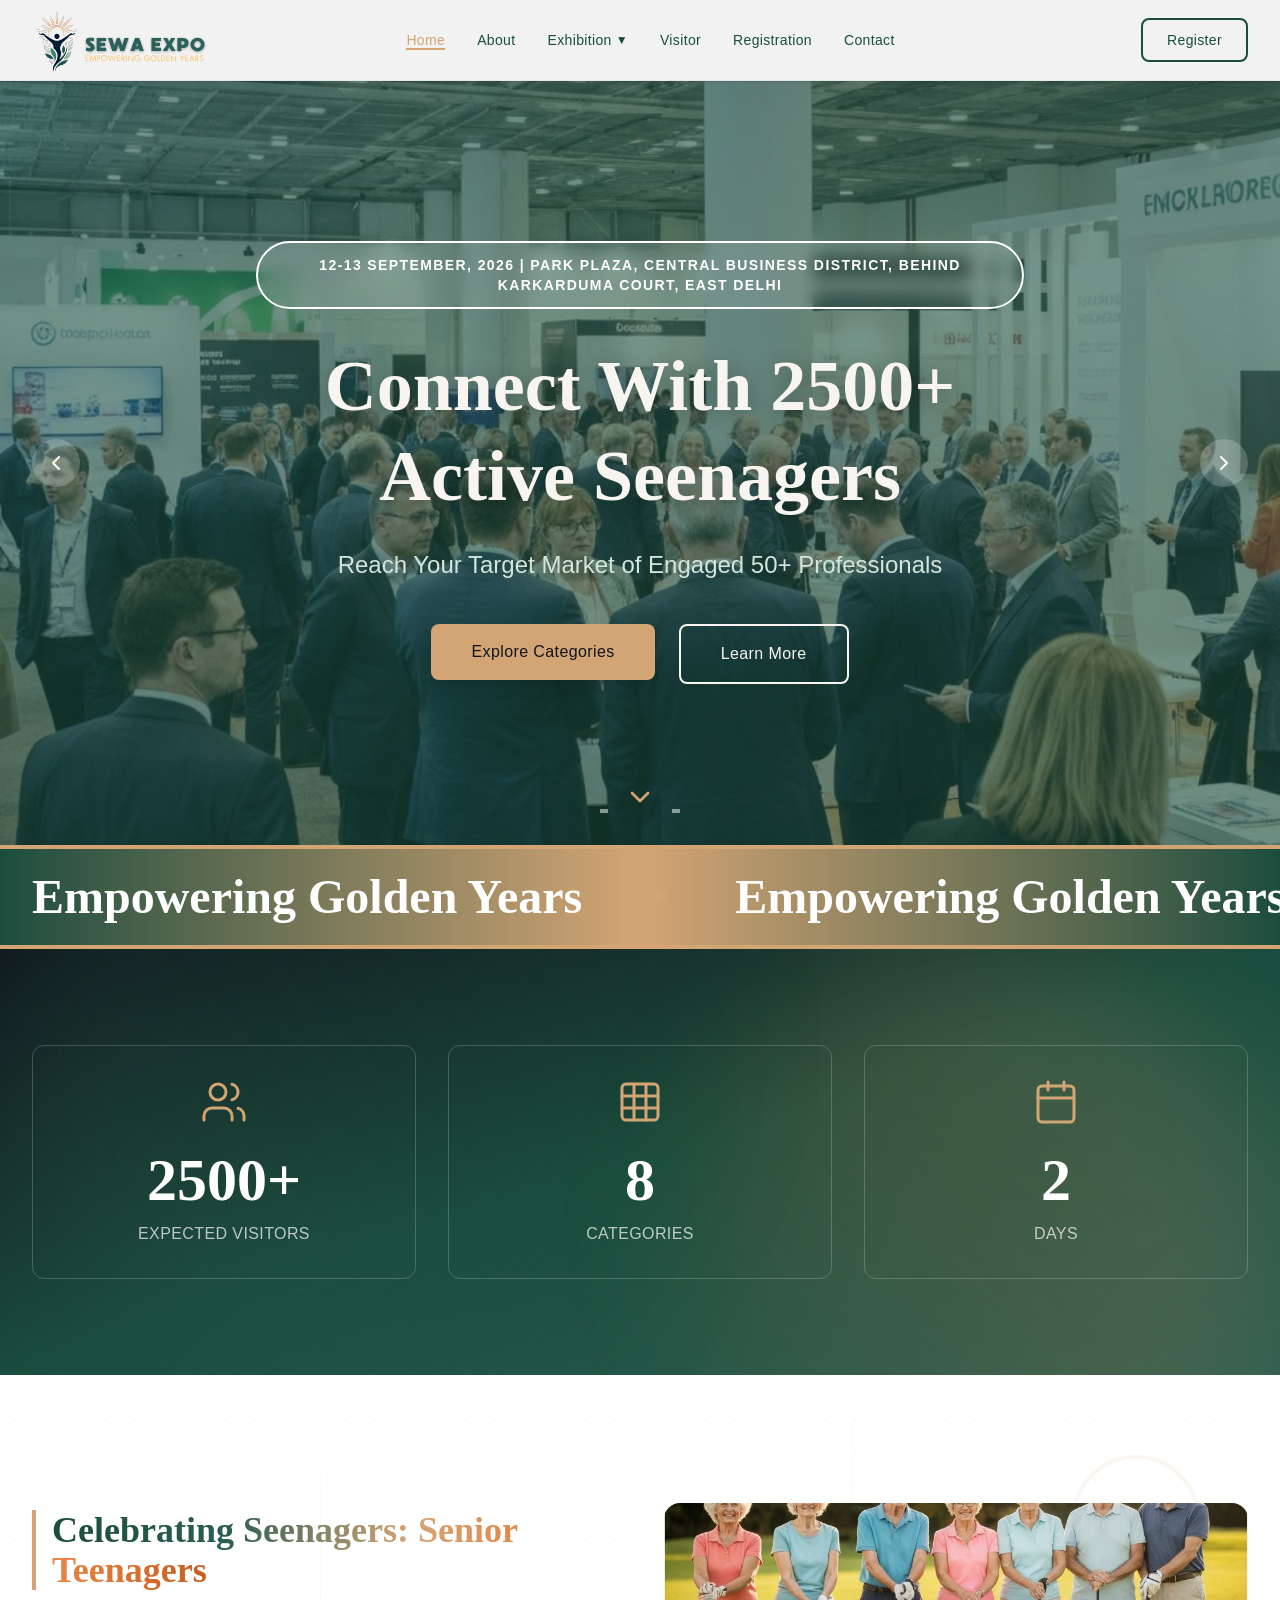
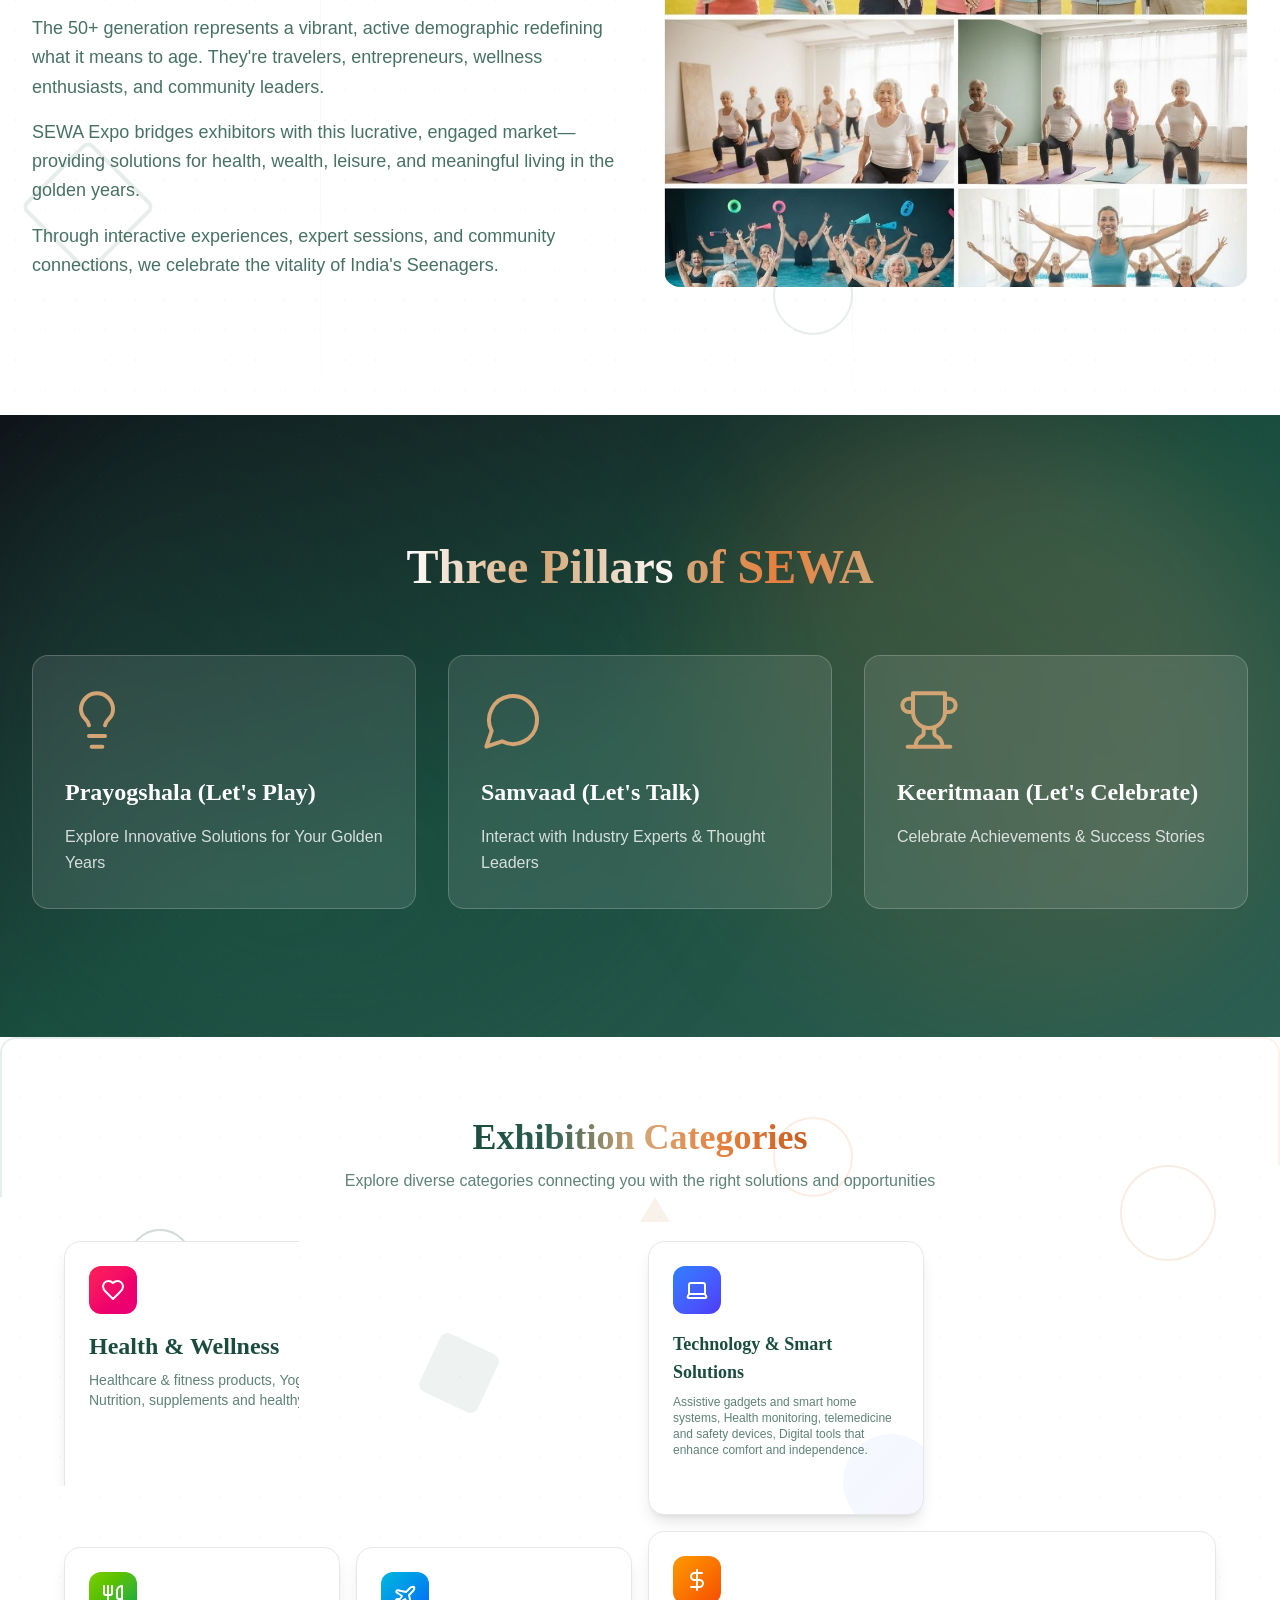
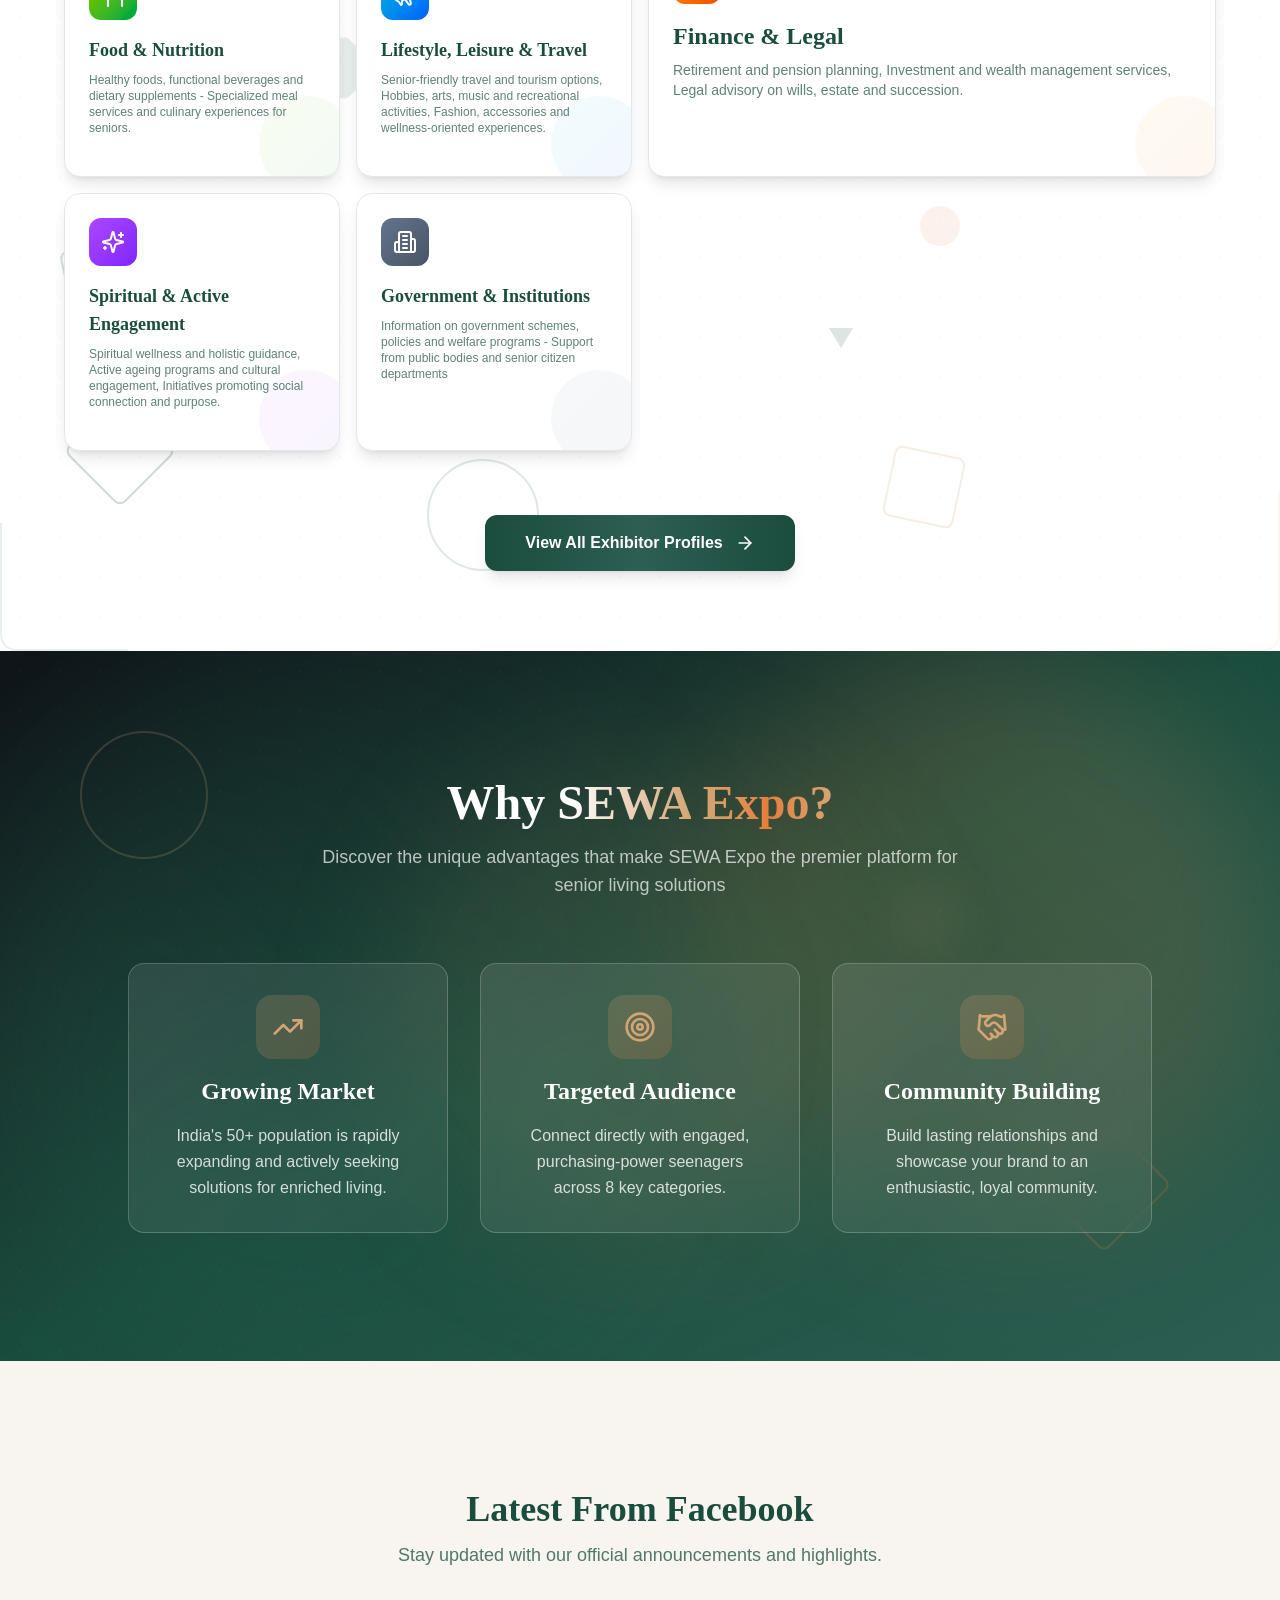
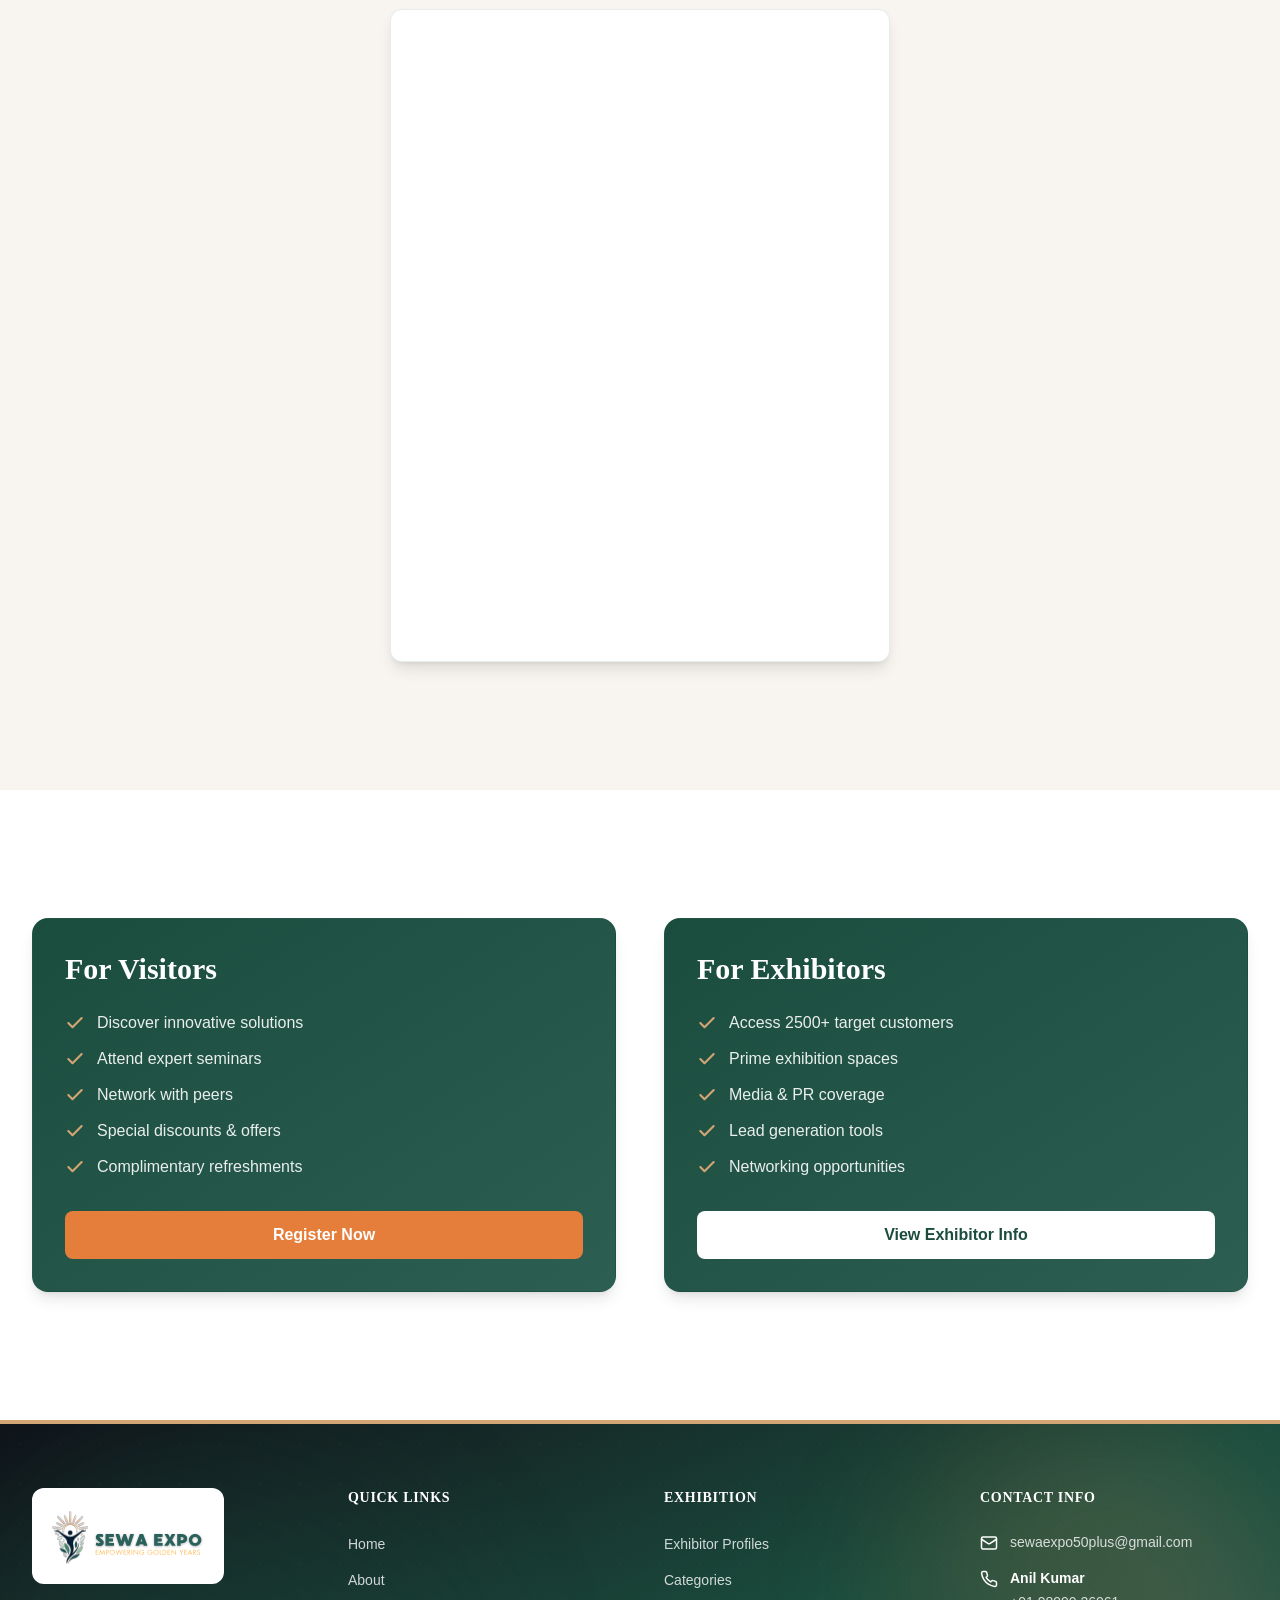
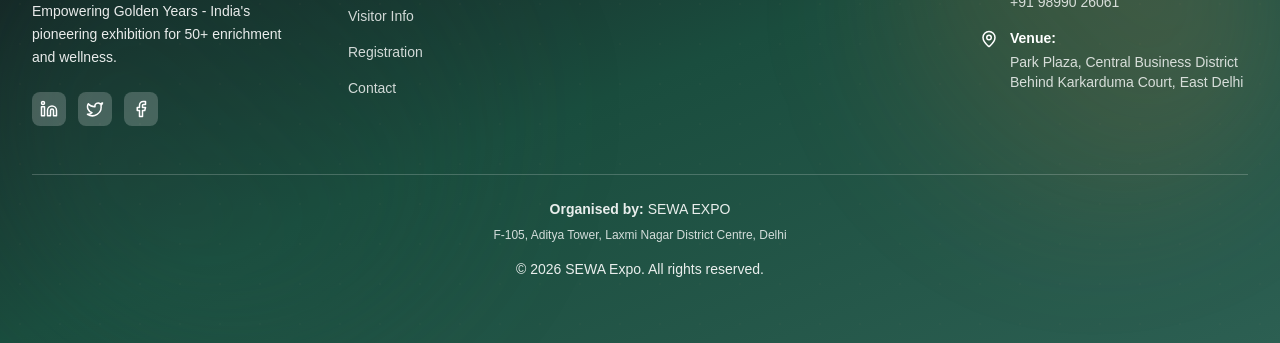
==== commit 72913cc7: "Replace exhibitor profile links with placeholder #" ====
--- a/index.html
+++ b/index.html
@@ -52,7 +52,7 @@
                             <div
                                 class="absolute left-0 mt-0 w-56 bg-white border border-gray-200 rounded-lg shadow-xl opacity-0 invisible group-hover:opacity-100 group-hover:visible transition-all duration-200 py-2">
                                 <a class="block px-4 py-3 text-sm hover:bg-[#1A4D3E]/5 hover:text-[#D4A574] transition-colors text-[#1A4D3E]"
-                                    href="exhibition/exhibitor-profile/">Exhibitor Profile</a>
+                                    href="#">Exhibitor Profile</a>
                             </div>
                         </div><a
                             class="text-sm font-sans tracking-wide transition-colors duration-300 relative group font-medium text-[#1A4D3E] hover:text-[#D4A574]"
@@ -1038,7 +1038,7 @@
                         </h4>
                         <ul class="space-y-3">
                             <li><a class="text-white/80 text-sm hover:text-white hover:translate-x-1 inline-block transition-all duration-300"
-                                    href="exhibition/exhibitor-profile/">Exhibitor Profiles</a></li>
+                                    href="#">Exhibitor Profiles</a></li>
                             <li><a class="text-white/80 text-sm hover:text-white hover:translate-x-1 inline-block transition-all duration-300"
                                     href="#exhibition-categories">Categories</a></li>
                         </ul>
